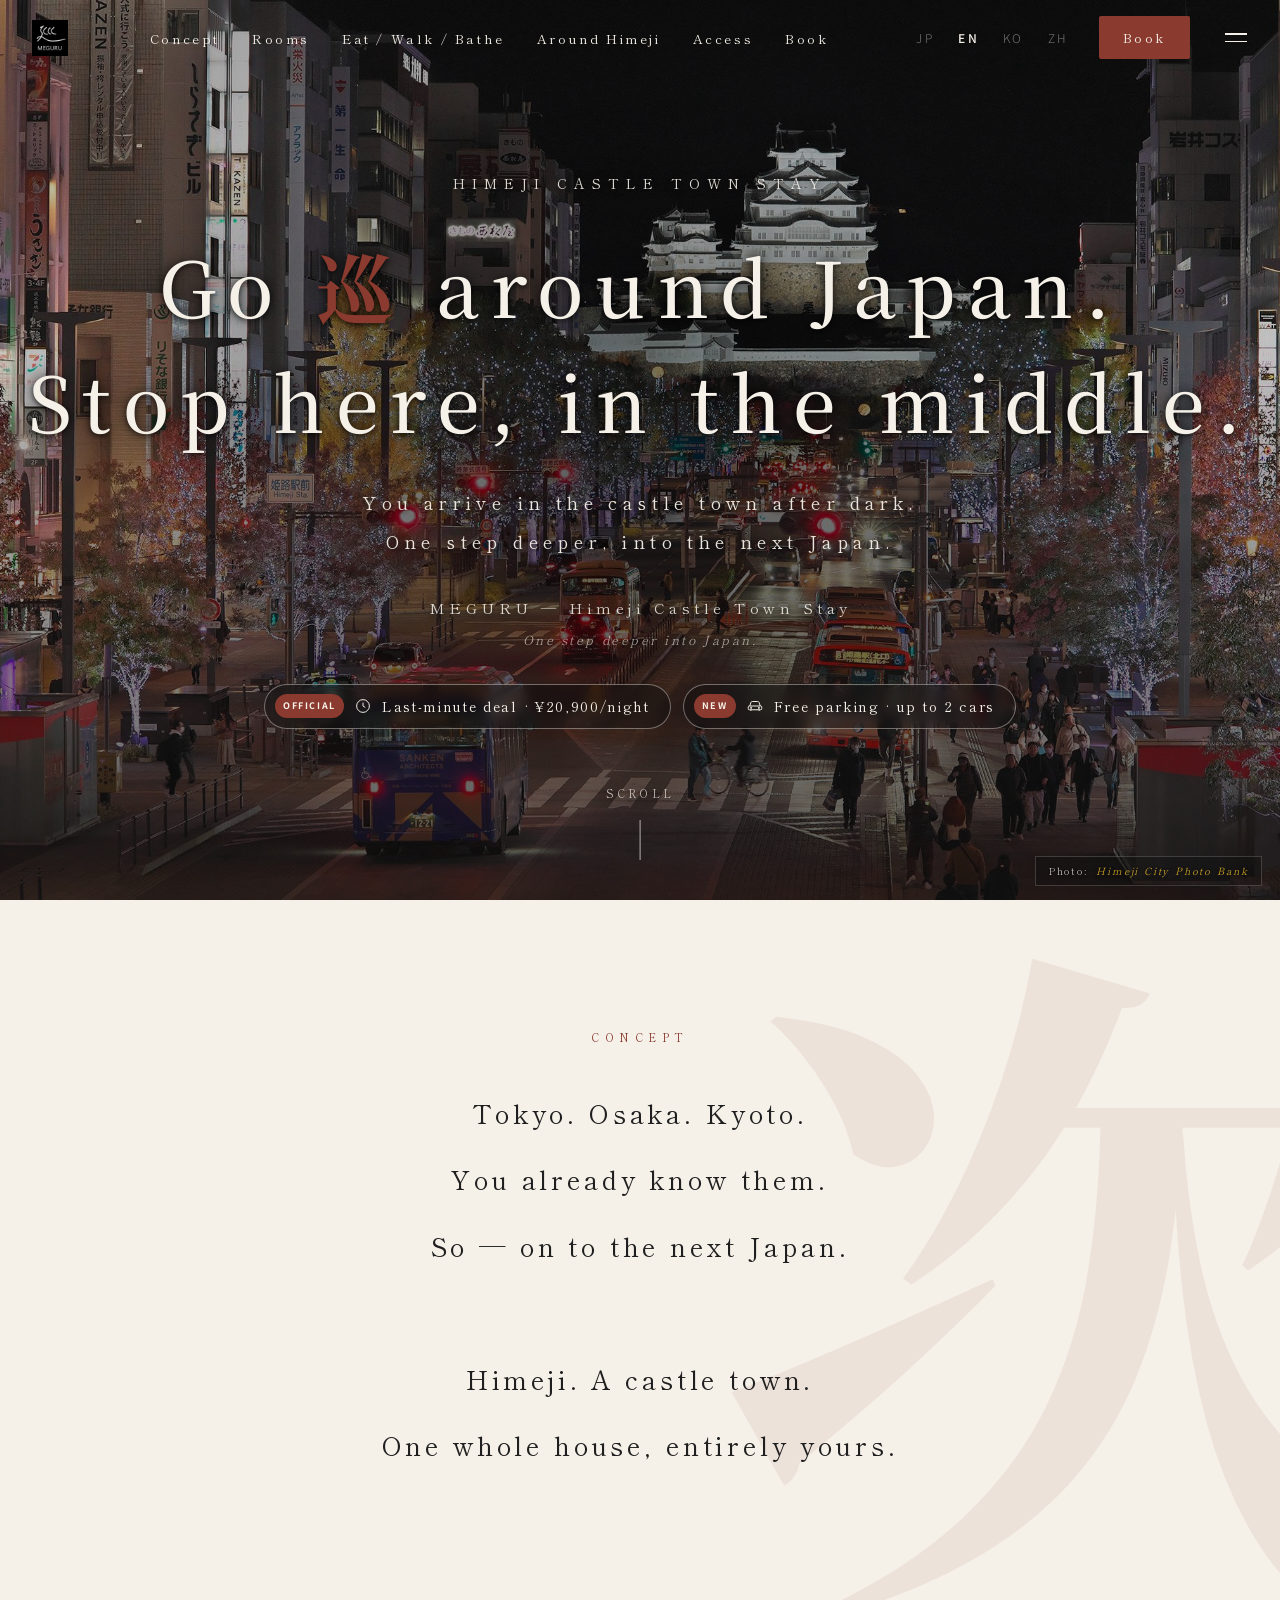
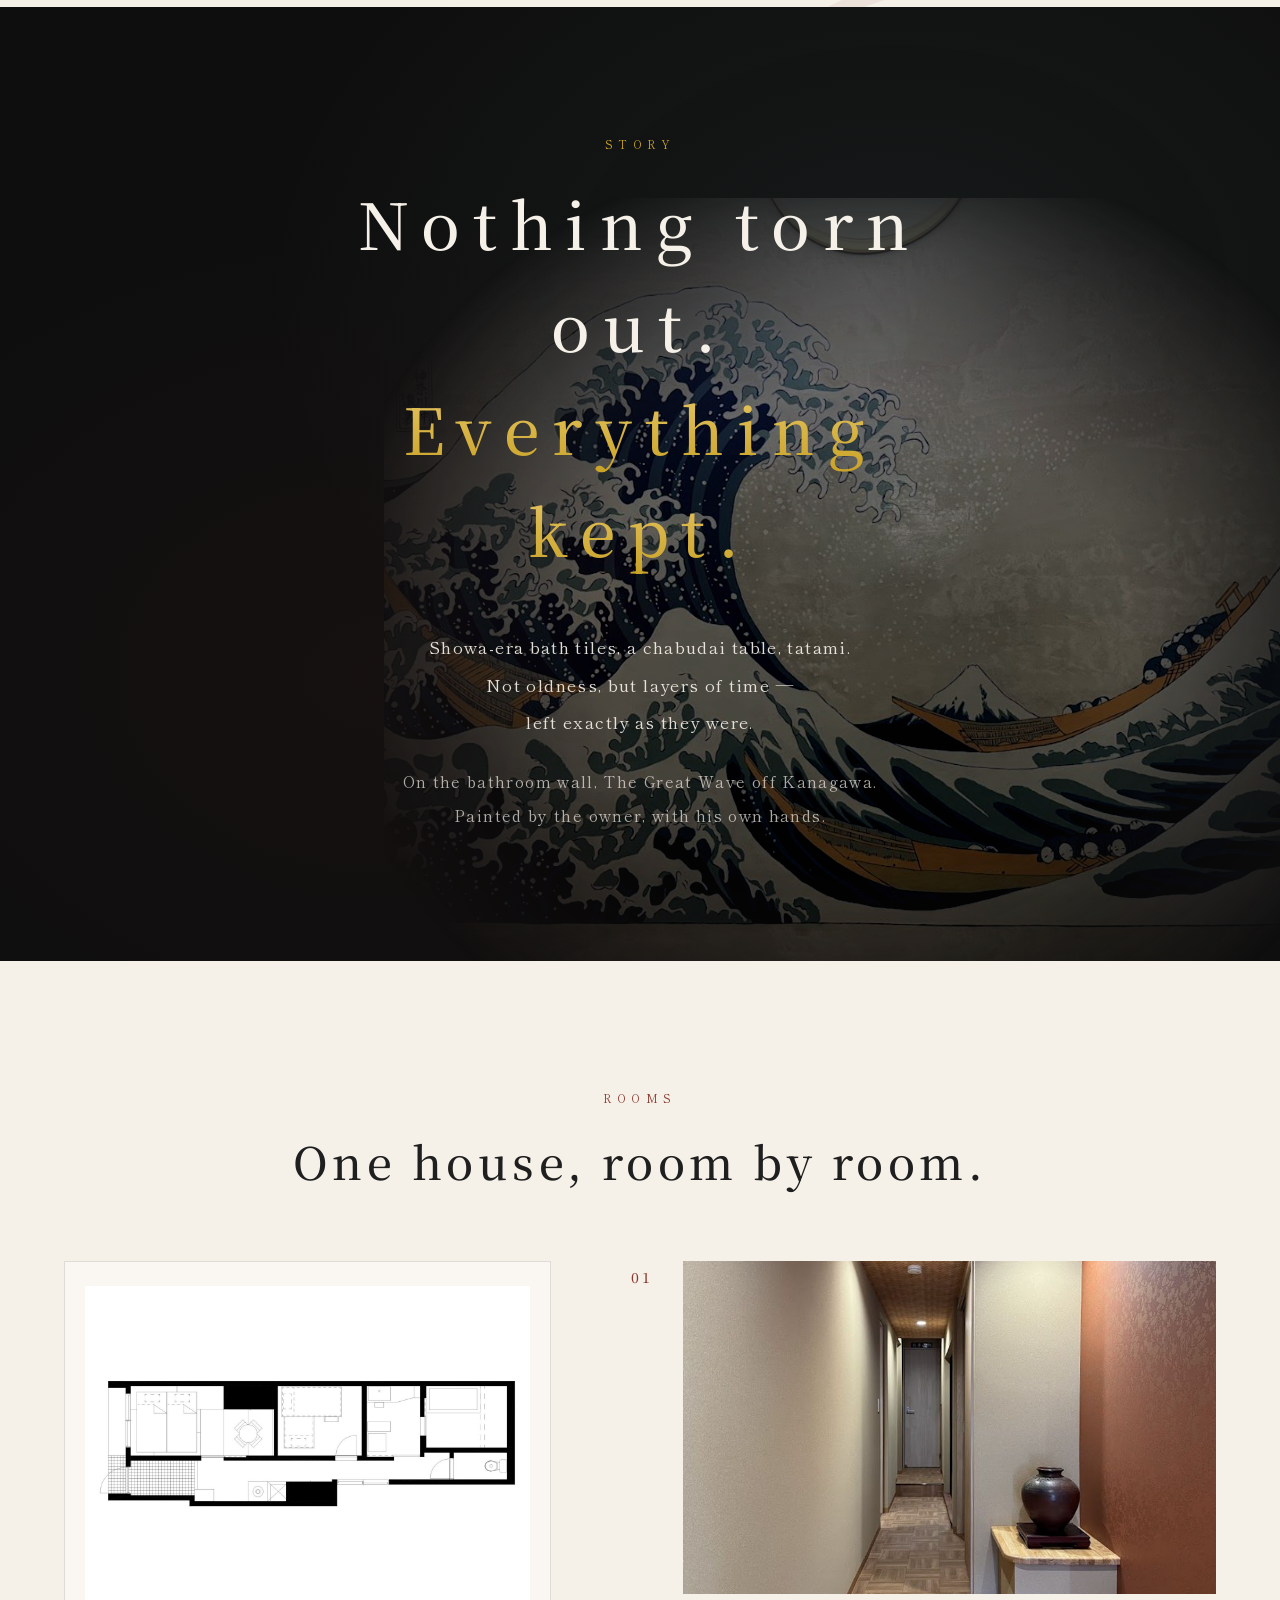
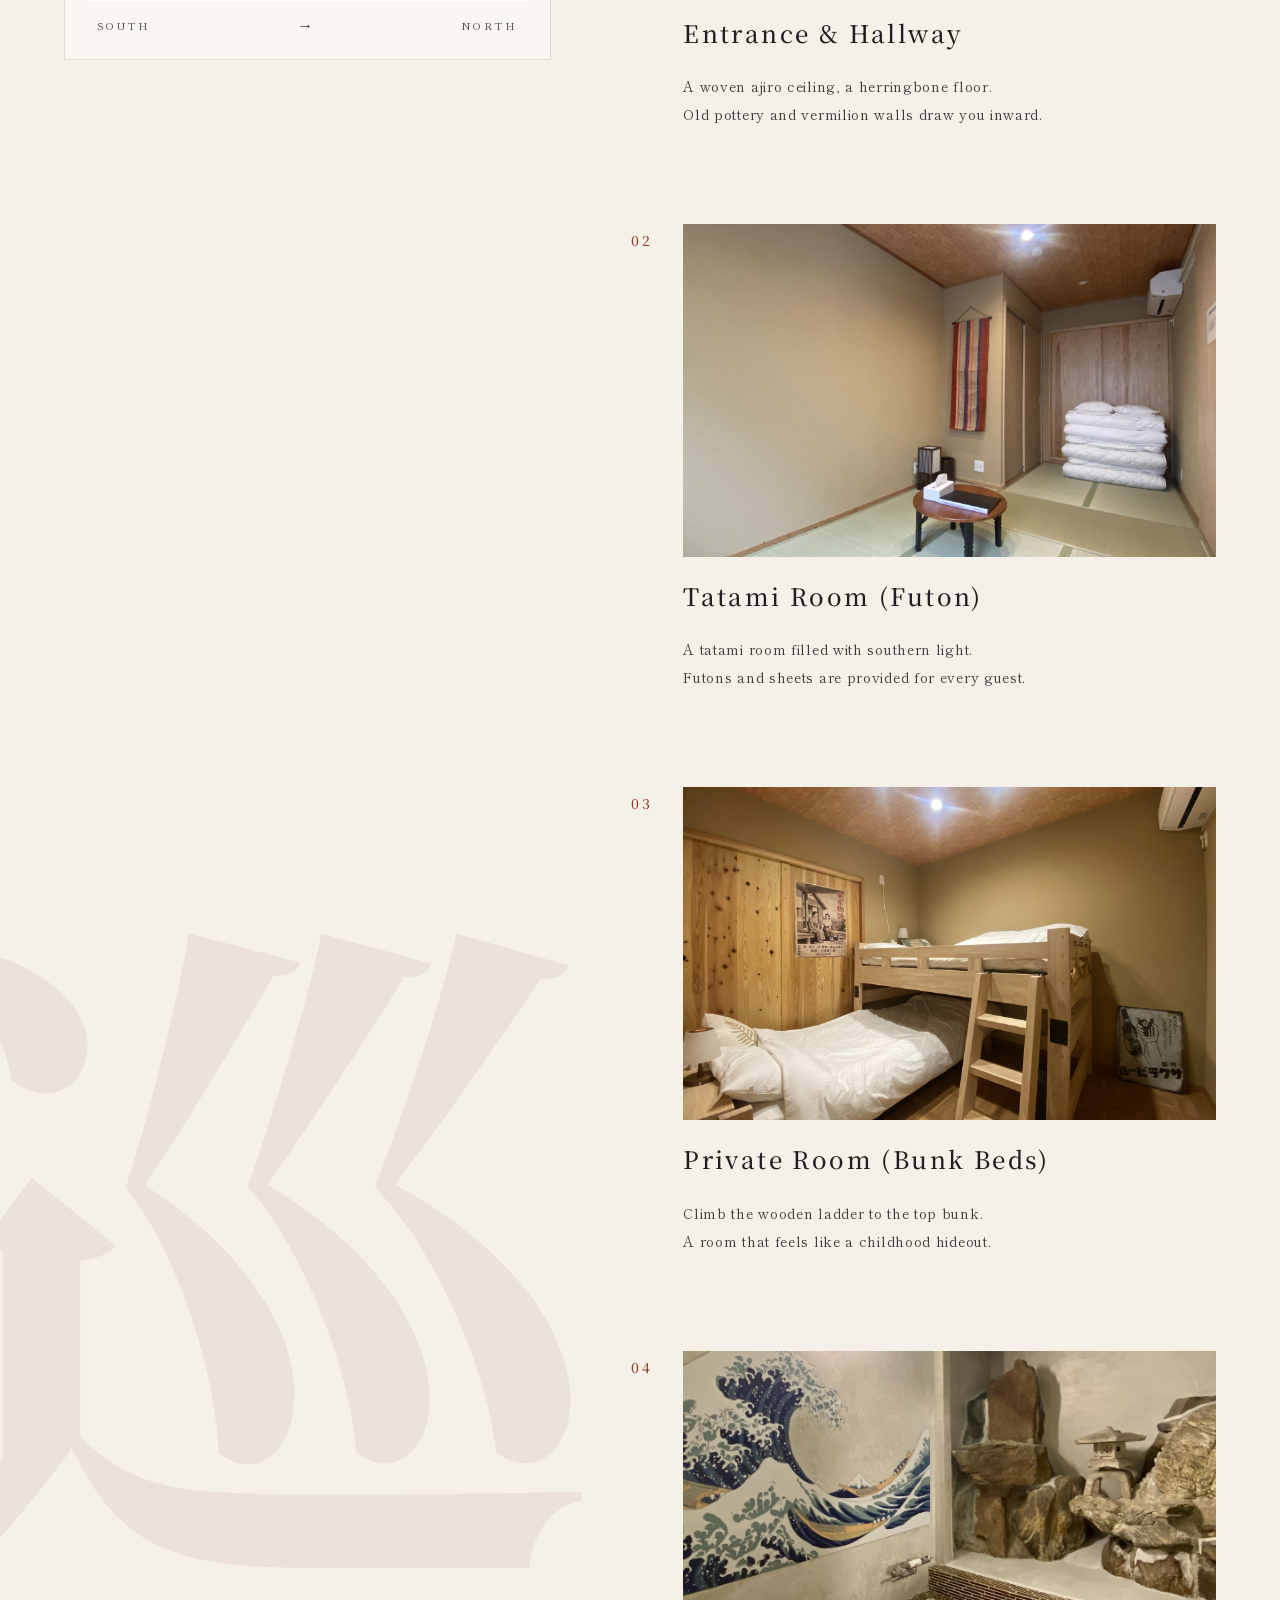
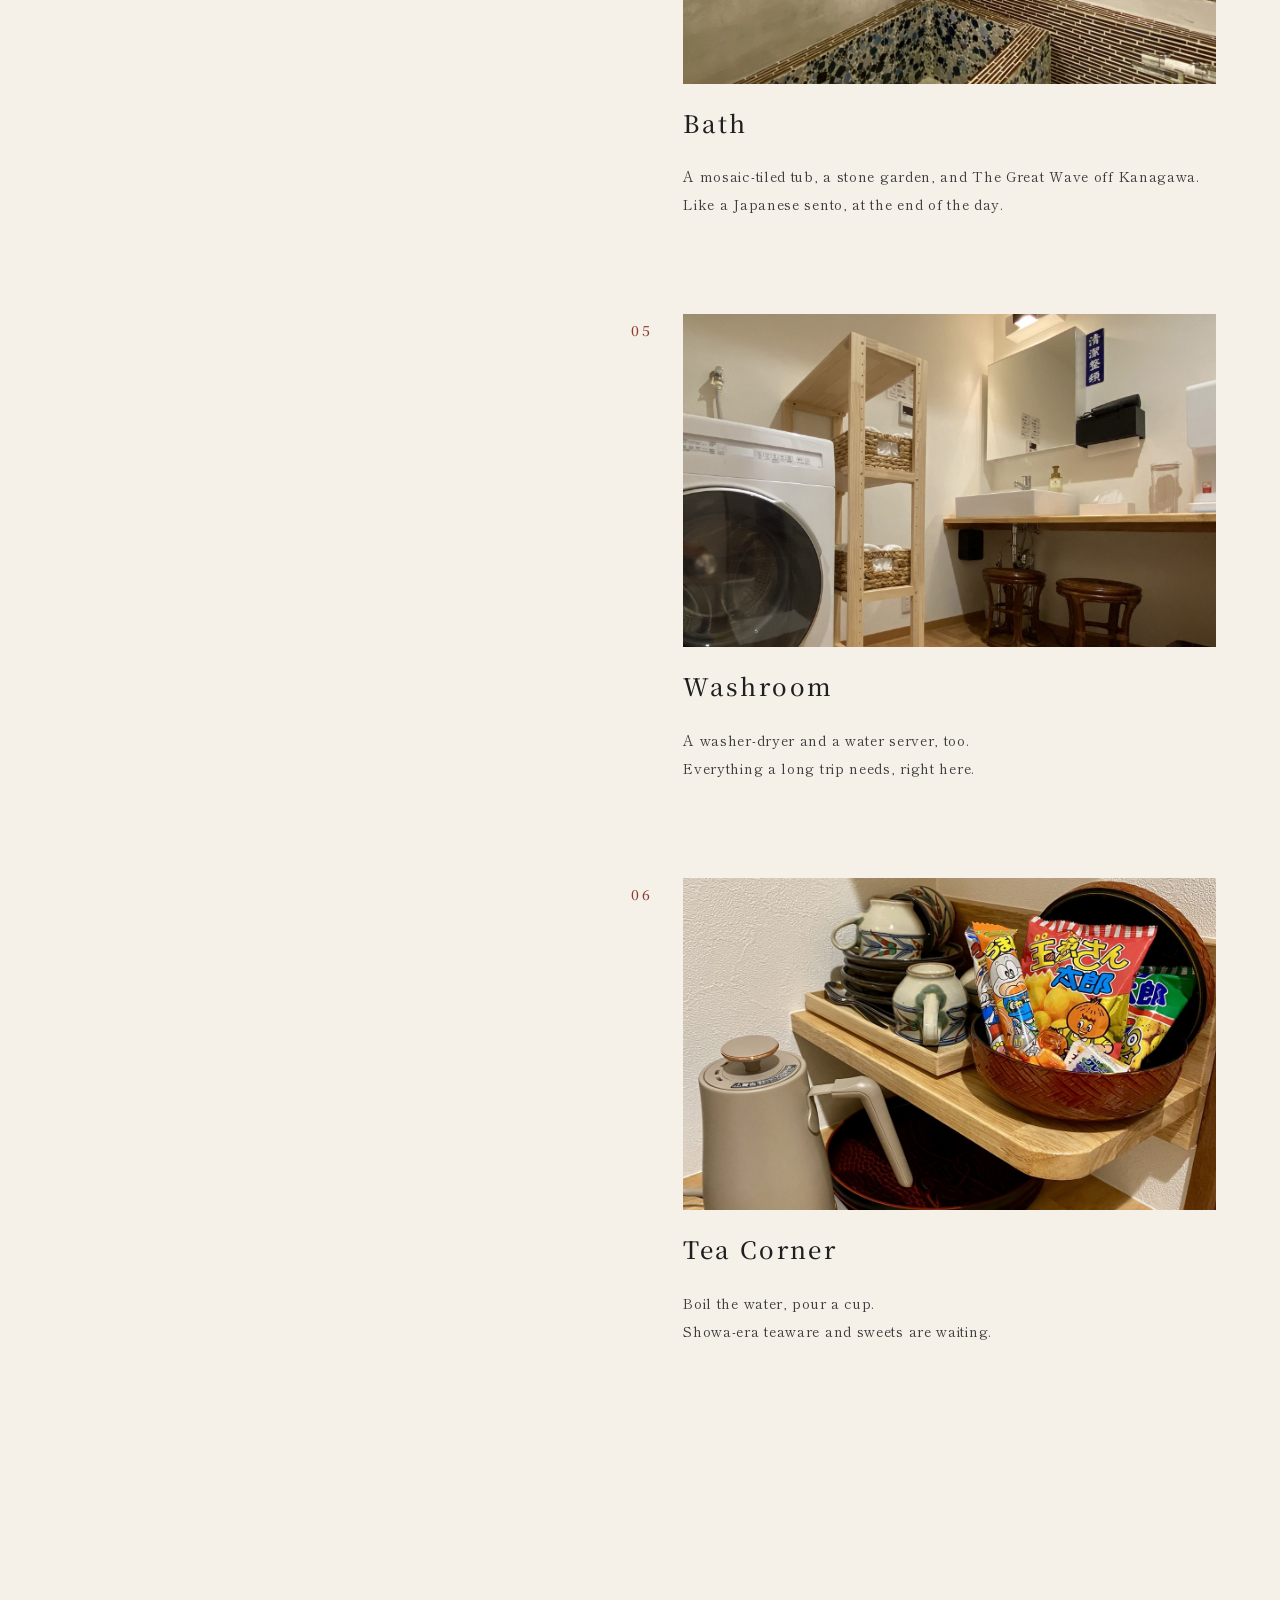
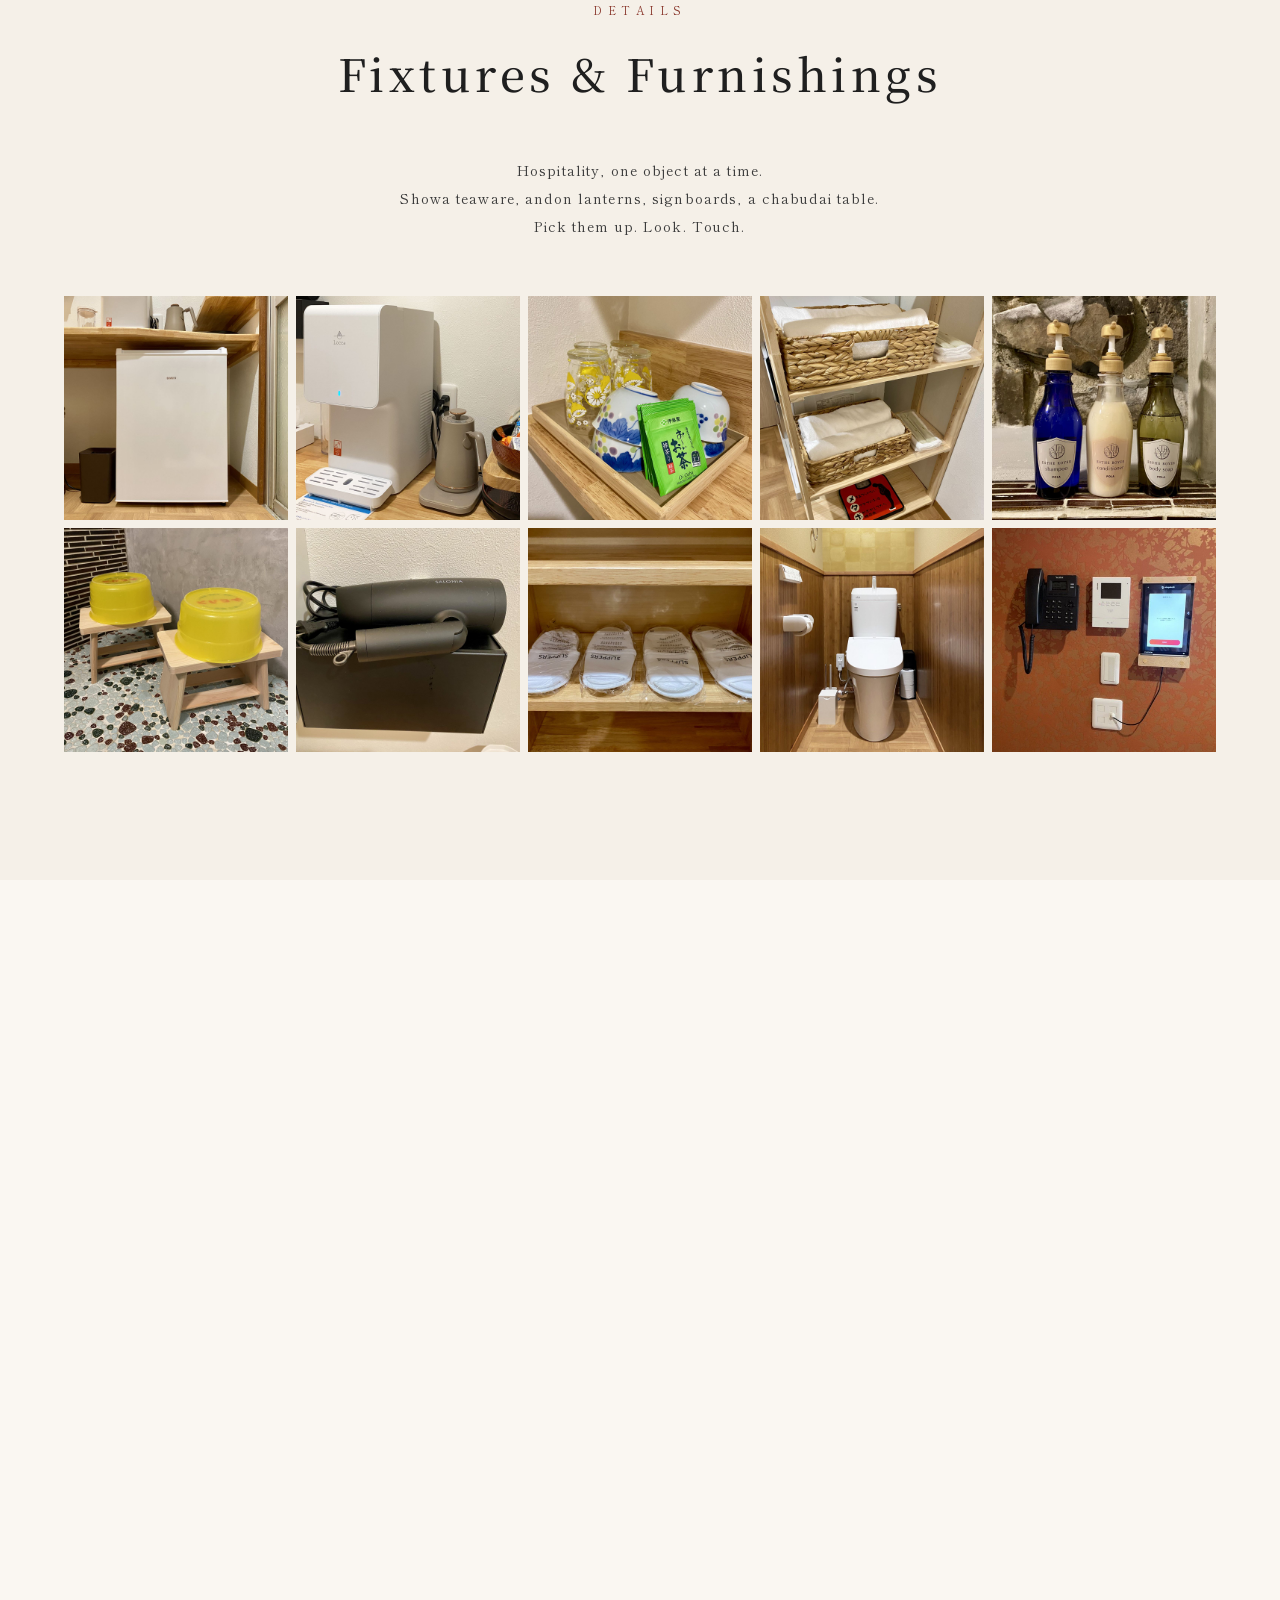
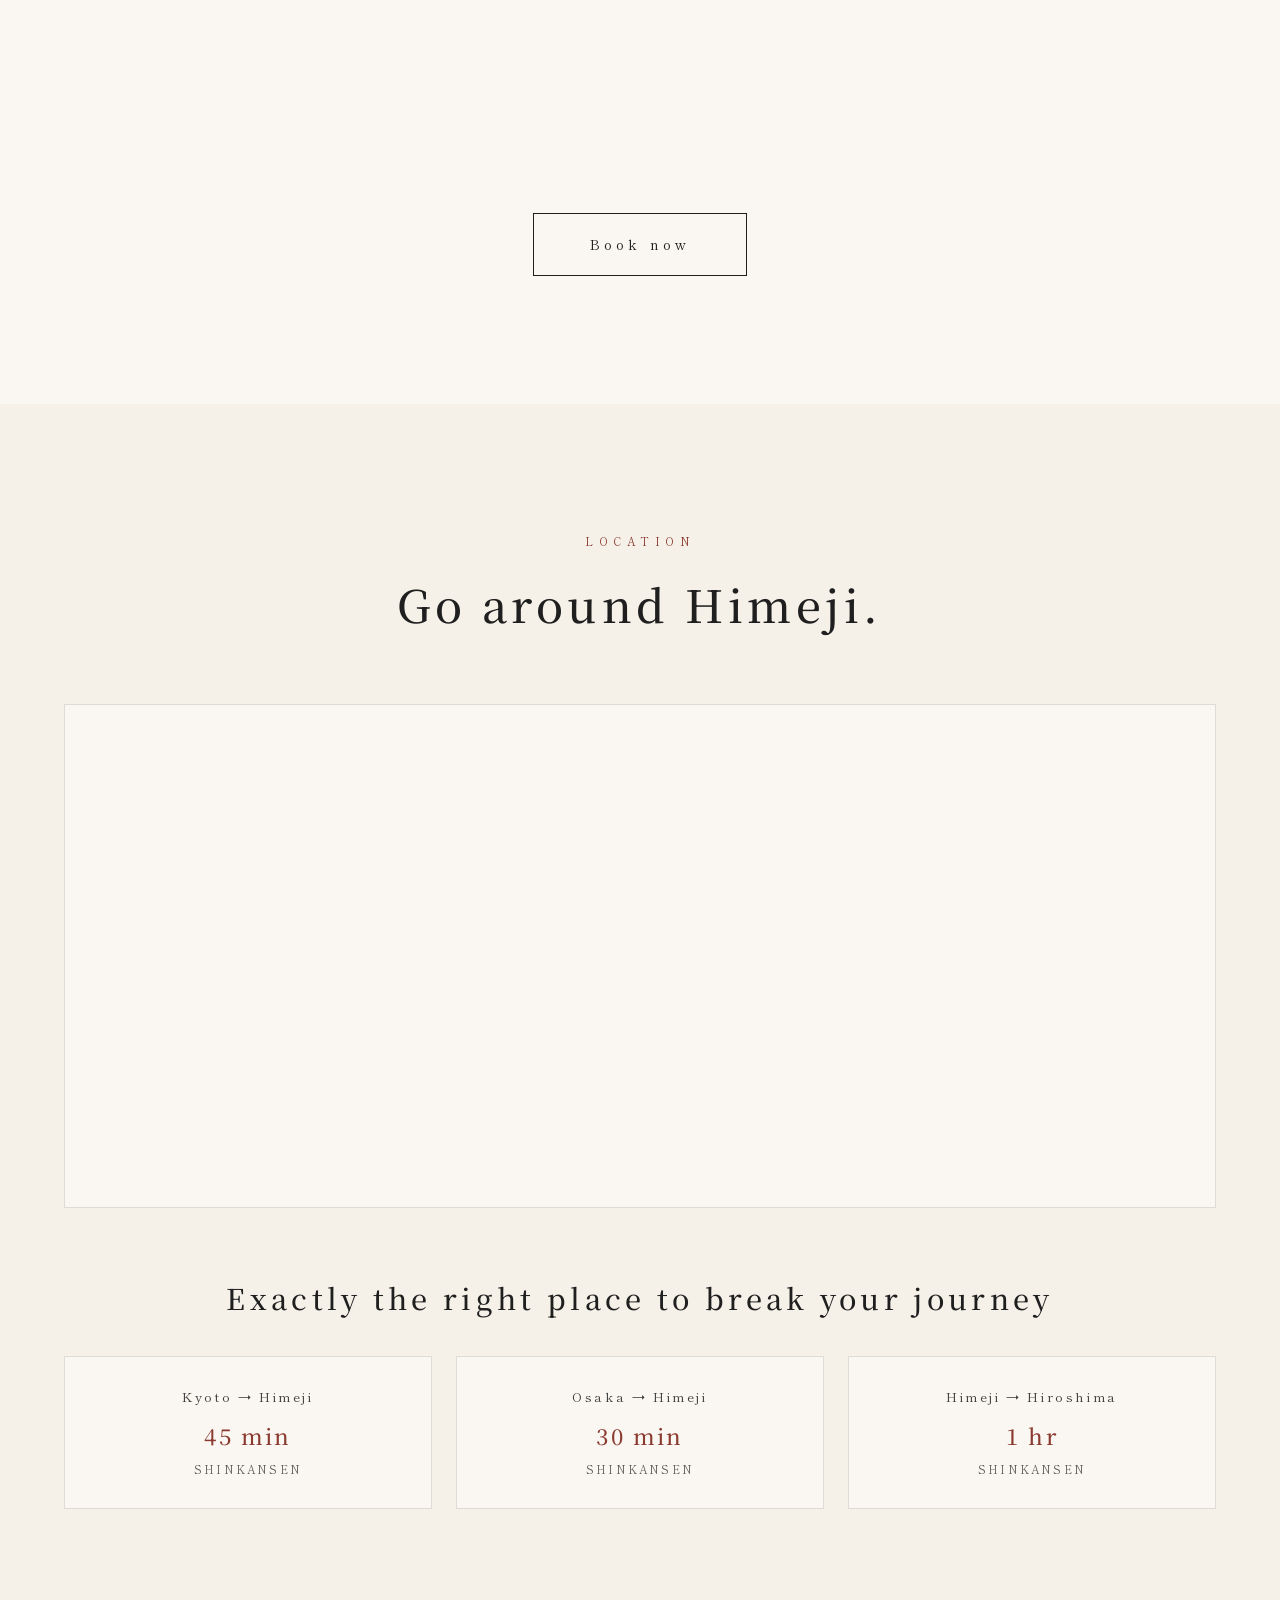
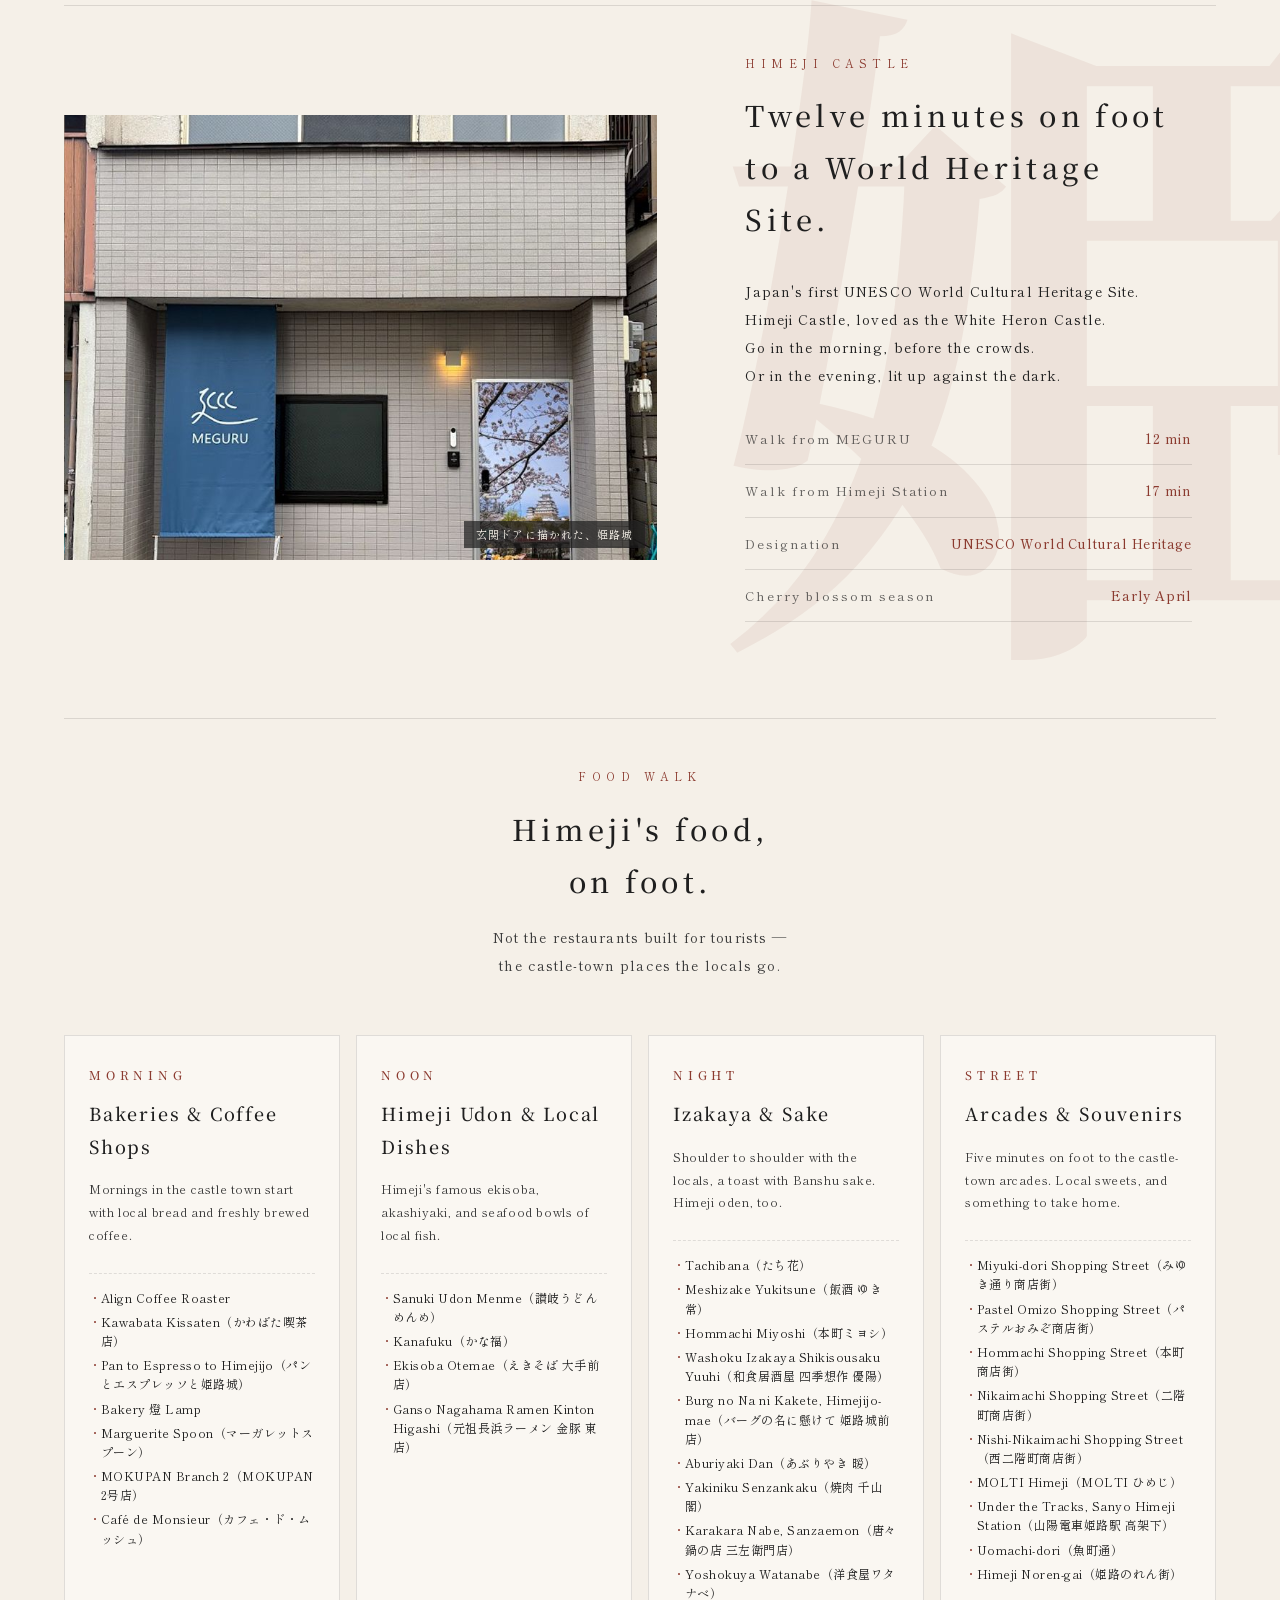
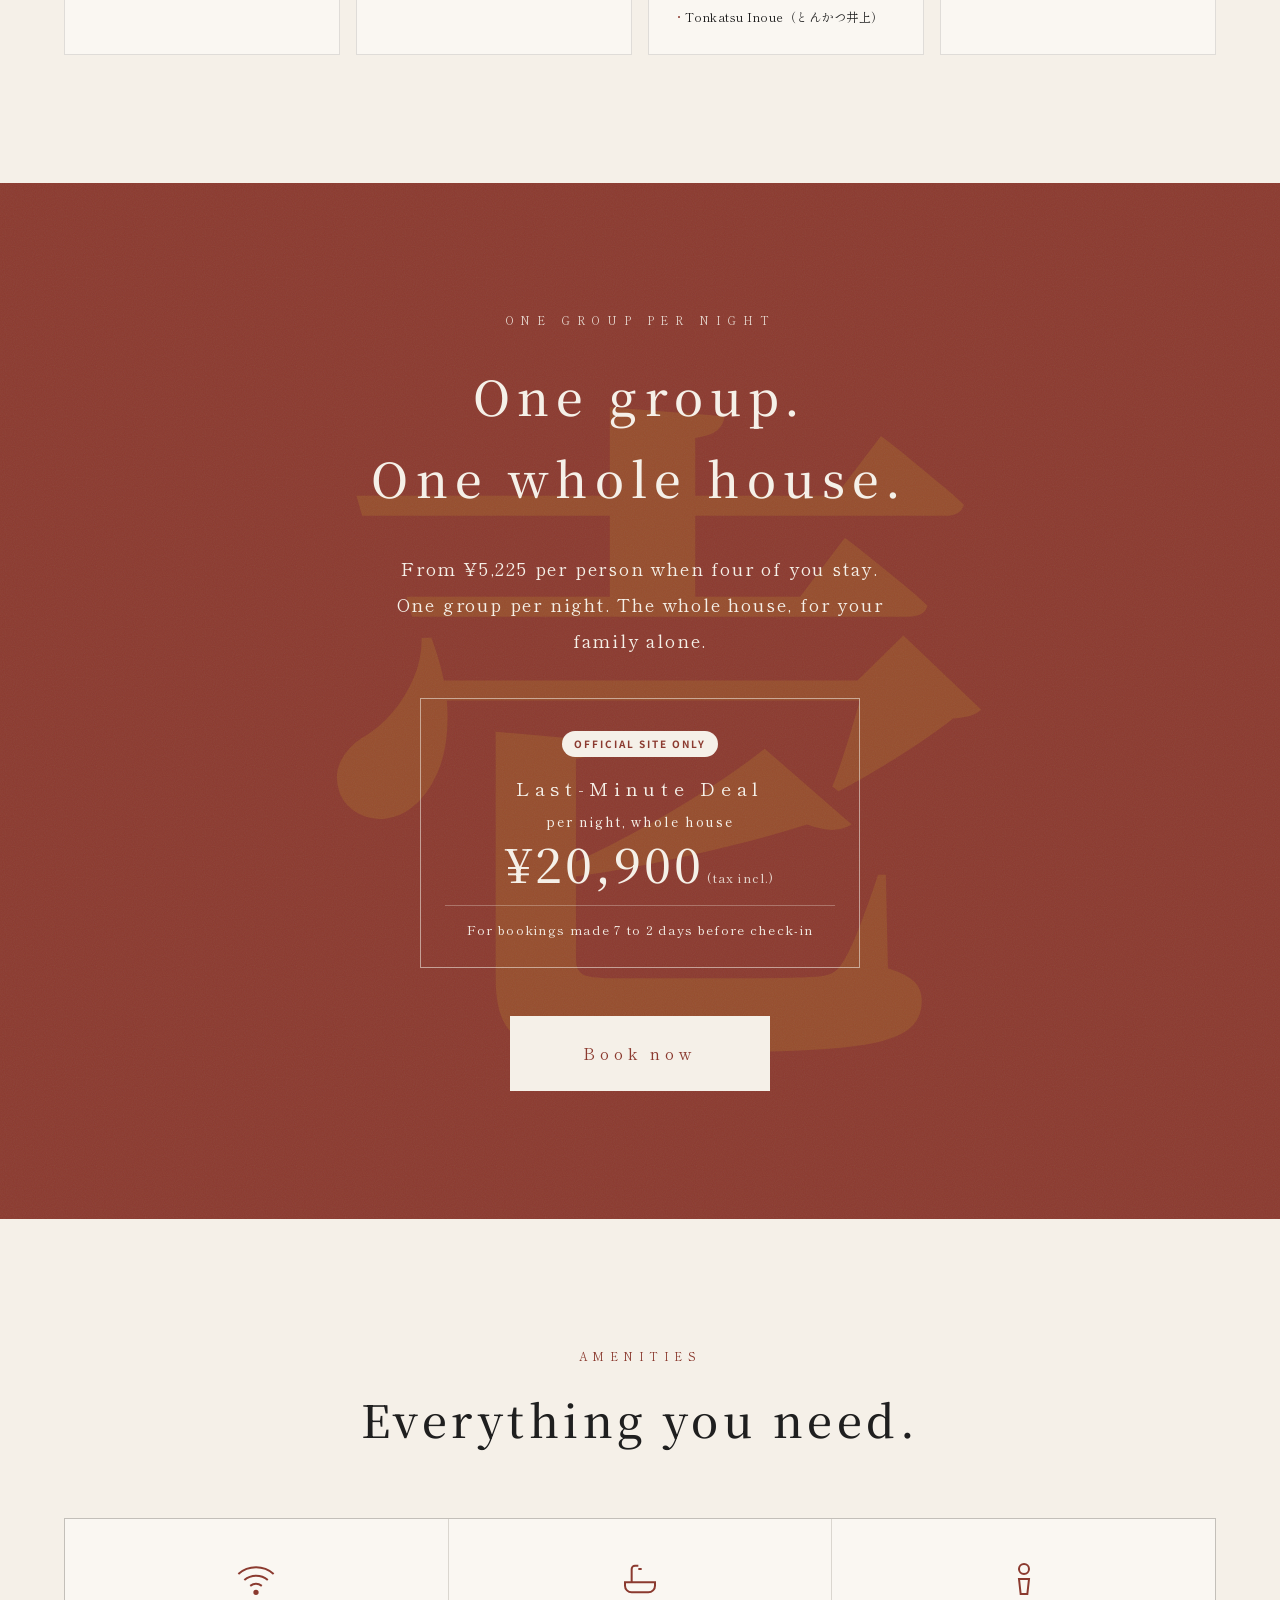
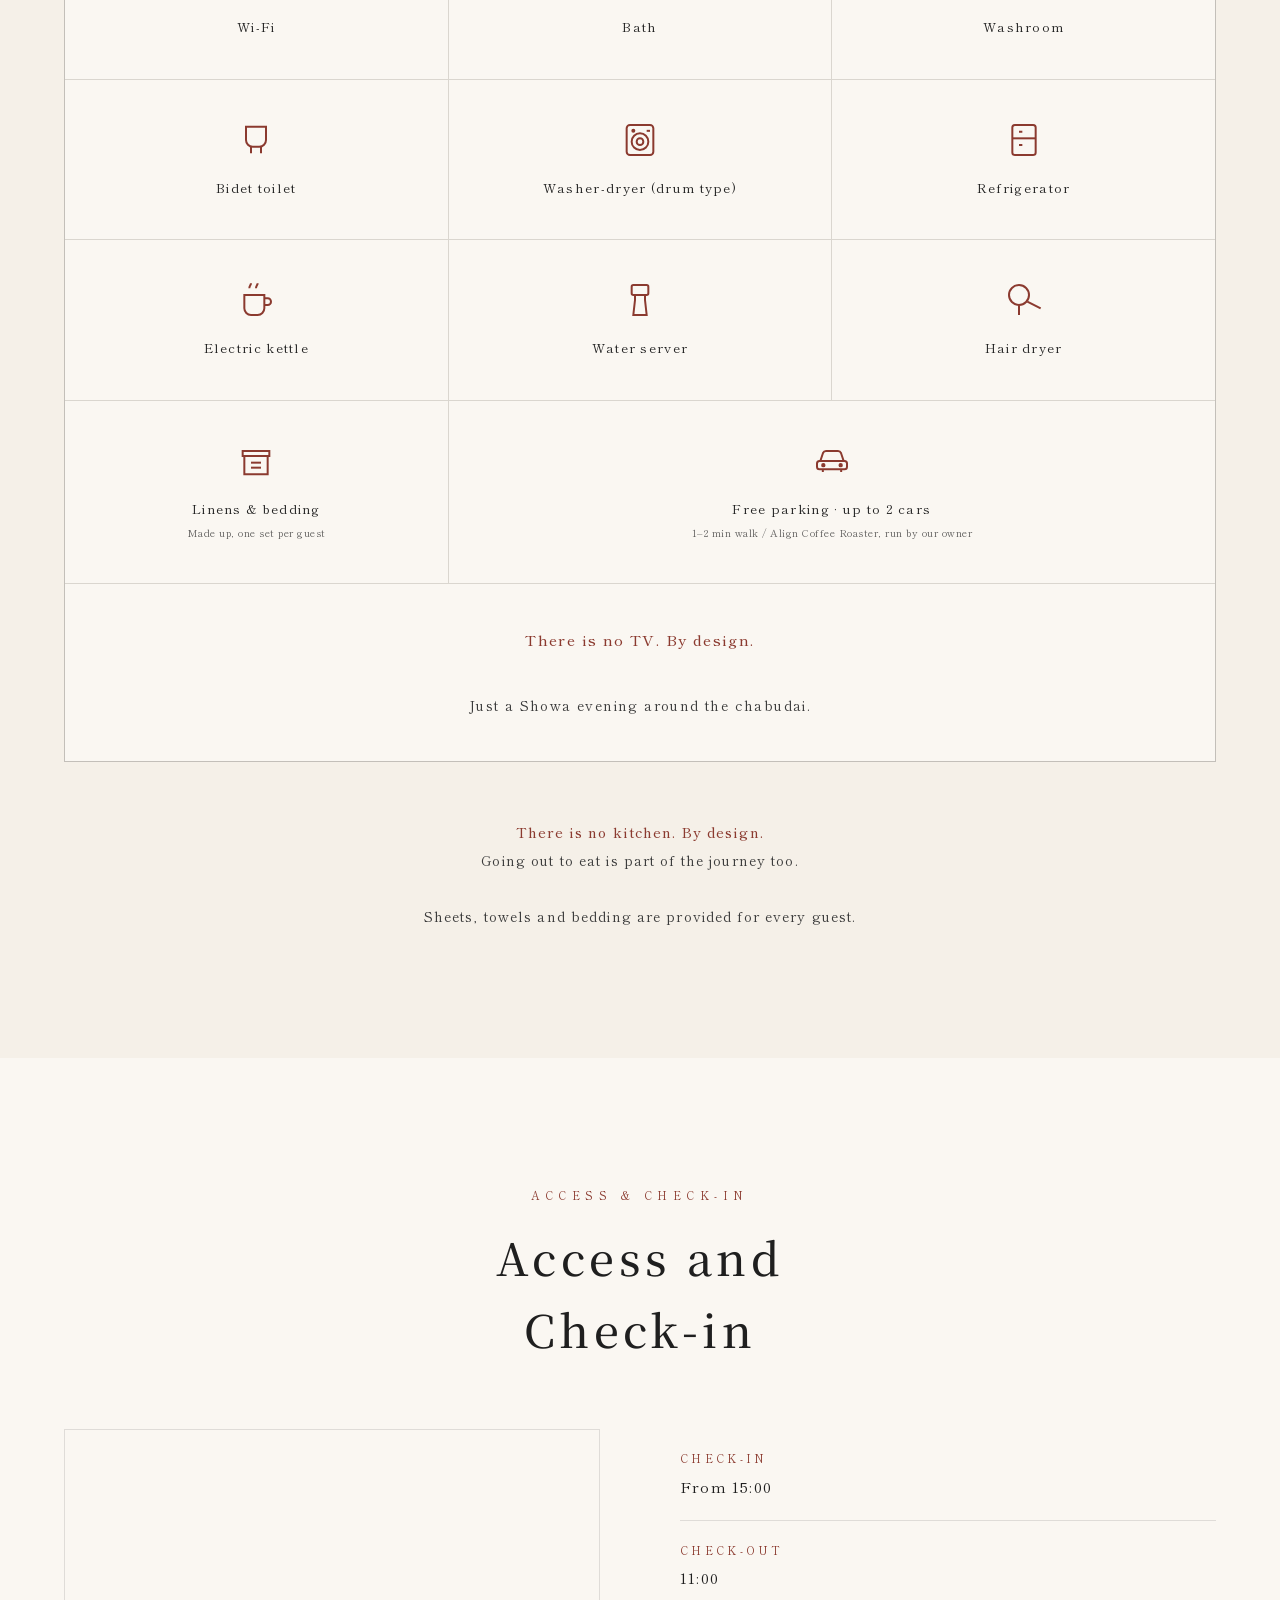
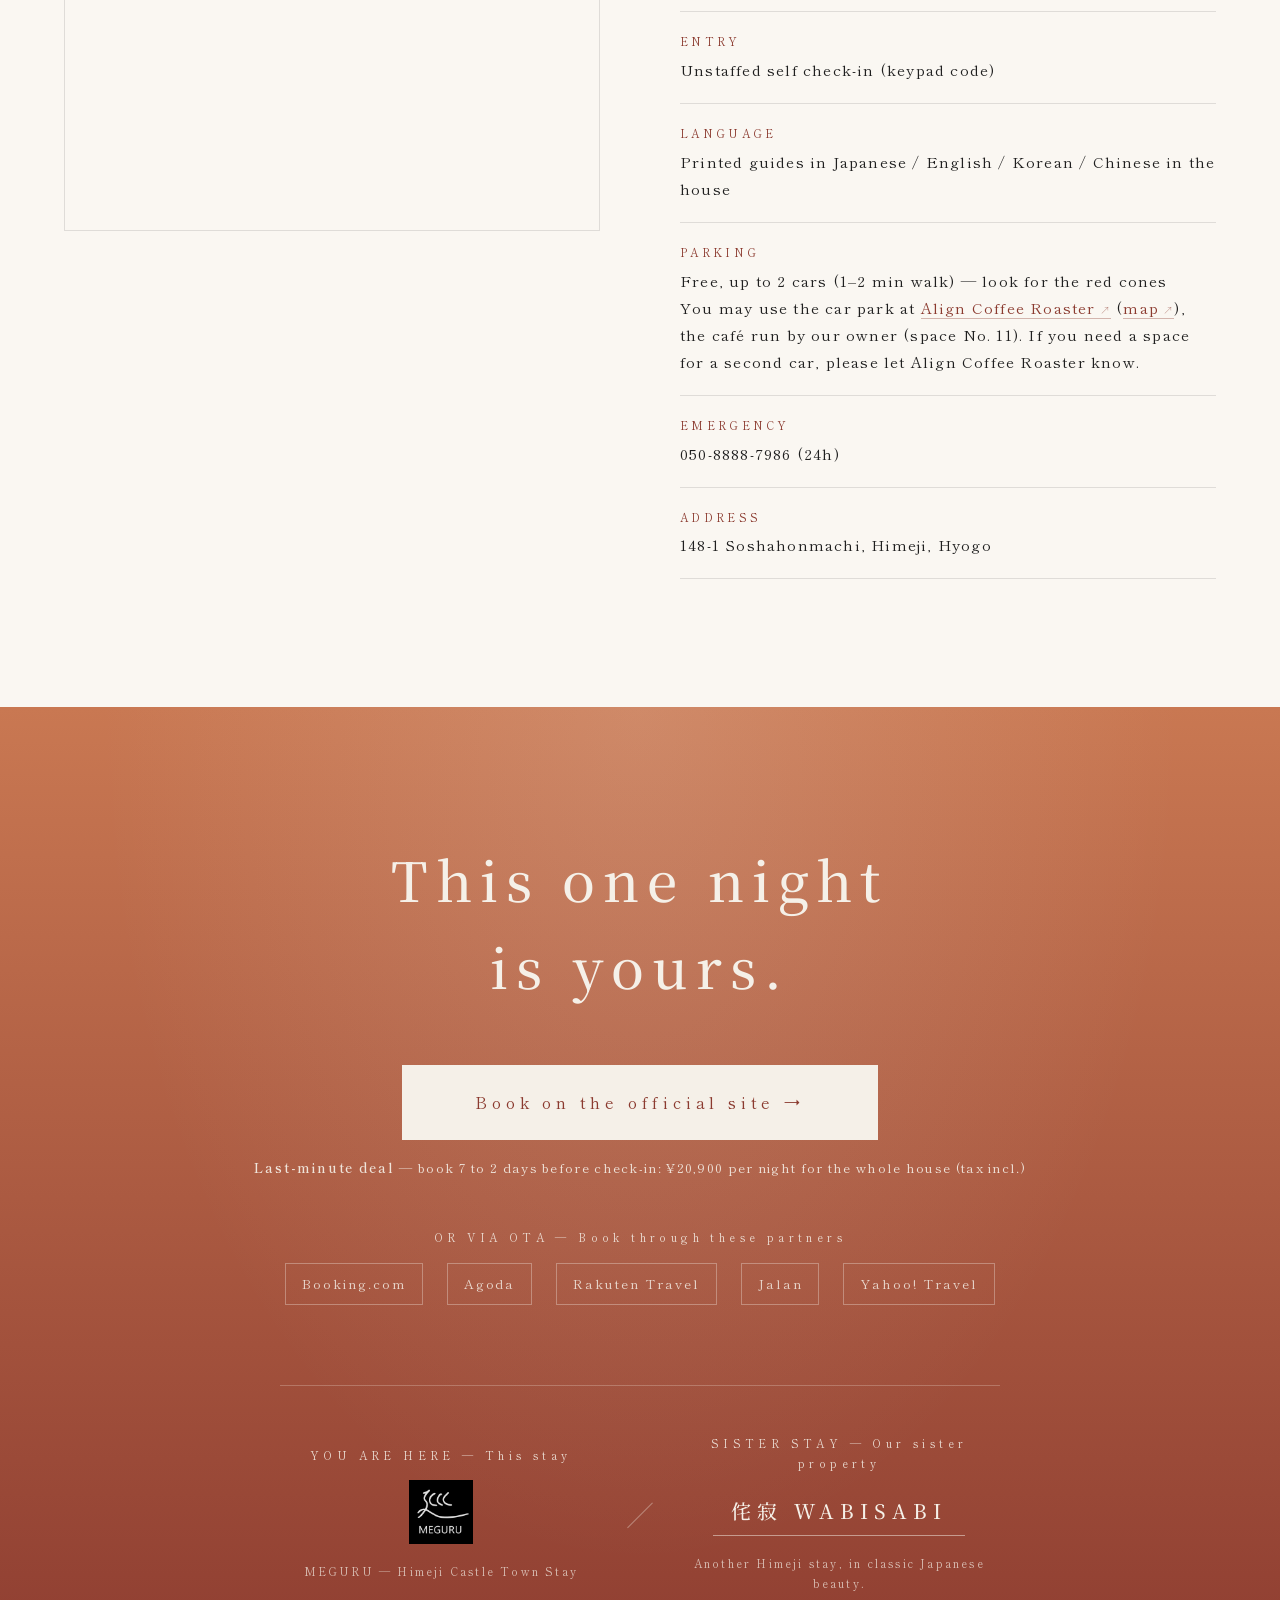
==== en/index.html @ 485d256e "v13: 設備・備品ギャラリーを10枚（5列×2段）に変更（4言語） - 写真を新しい9枚（冷蔵庫・ウォーターサーバーとケトル・コップ・タオル・シャンプー・洗面器・ドライヤー・スリッパ・トイレ）に入れ" ====
<!DOCTYPE html>
<html lang="en">
<!-- ====================================================================
     巡 MEGURU 公式HP / v6 平面図正式版（2026-04-30）
     v5からの変更点：
       1. 平面図を正式版に置換（手書きSVG → 実物の平面図画像）
          スクロール連動の朱色ハイライトを画像上にオーバーレイで実装
       2. 部屋表記の統一：
          - 和室 → 和室（布団）
          - 寝室（2段ベッド） → 個室（2段ベッド）
       3. 設備の更新：
          - 洗濯機 → 洗濯乾燥機（ドラム型）
          - 「リネン・寝具」を追加（10アイコン目）
       4. リネン関連の補足コピー追加：
          シーツは布団にセッティング済み・人数分用意
       5. 押入は管理側収納のためハイライト対象外
       6. ヒーロー写真クレジット追加（姫路市フォトバンク／Besso城前と同形式）
     v6 内 微調整：
       - 平面図ハイライトの座標ズレを修正（SVG → div+%方式に変更）
       - 表現を「色塗り矩形」→「ブランド色の点滅ドット」に変更
       - 最終的に「Walking Dot 自動巡回」方式に転換：
         スクロール連動を完全に廃止。純CSSアニメーションで
         玄関→和室→ちゃぶ台→個室→洗面→浴室 を 12秒で1周。
         JS依存ゼロ・モバイル/デスクトップ完全同一・バグリスクなし
         「巡」というブランド名を視覚で常時表現
       - 巡ロゴ画像をヘッダーとフッターに配置：
         JPG白背景のまま filter:invert + mix-blend-mode で
         暗背景時は白ロゴ／明背景時は黒ロゴに自動切替
       - 巡ロゴを最終CTAの「ブランドペア表示」にも追加：
         「YOU ARE HERE 巡 ／ SISTER STAY 侘寂」の対比構造で
         旧 sister-link（侘寂のみ目立つ）を再構成
         ※ヒーロー上部とストーリー透かしは試行後に取り消し
           （ブランド表現が過剰になるため）
       - Google Maps を実埋め込み（姫路市総社本町148-1）：
         ⑥Location 全幅マップ（z=15）／⑨Access 詳細マップ（z=17）
         API key不要の output=embed 方式、saturate/contrastで色味調整
       - OGP / Twitter Card / Favicon / Theme Color を一括追加：
         og:image は night-view 写真の絶対URL（GitHub Pages基点）
         favicon は 巡ロゴ.jpg を流用（apple-touch-icon も同じ）
       - 近隣施設.txt の店舗リストを ⑥-C 食べ歩き 4カードへ反映：
         朝7店／昼4店／夜10店／寄り道9店、計30店
         placeholder div → 朱色「・」マーカー付きリスト UL に置換
       - Beds24 予約URLを強CTA 2箇所に紐付け（別タブ・rel=noopener）：
         ⑦ Scarcity「予約する」／⑩ Final「公式サイトから予約する」
         ヘッダー・フローティング・中間CTA は #booking アンカーのまま
         （まず ⑦ Scarcity セクションへスクロールして offer を読ませる動線）
       - 近隣施設30店をハイパーリンク化（公式 > 食べログ > Google Maps の優先順）：
         hover時に朱色＋「↗」アイコン表示で外部リンクと一目で分かる
       - DETAILS 備品ギャラリーセクション追加（④Rooms〜⑤Pleasures の間）：
         4列正方形サムネイル、クリックで拡大ライトボックス
         更新方法：images/備品/ に写真追加 + index.html に <img> 1行追記
         （詳細は images/備品/README.md 参照）
     ==================================================================== -->
<head>
<meta charset="UTF-8">
<meta name="viewport" content="width=device-width, initial-scale=1.0">
<meta name="description" content="MEGURU — Himeji Castle Town Stay. A whole-house rental for repeat visitors to Japan: go around the food, the streets, the bath.">
<!-- Google Tag Manager -->
<script>(function(w,d,s,l,i){w[l]=w[l]||[];w[l].push({'gtm.start':
new Date().getTime(),event:'gtm.js'});var f=d.getElementsByTagName(s)[0],
j=d.createElement(s),dl=l!='dataLayer'?'&l='+l:'';j.async=true;j.src=
'https://www.googletagmanager.com/gtm.js?id='+i+dl;f.parentNode.insertBefore(j,f);
})(window,document,'script','dataLayer','GTM-N5MX684X');</script>
<!-- End Google Tag Manager -->

<title>MEGURU — Himeji Castle Town Stay | Food, streets, bath — go around Himeji</title>

<!-- v7: 正規URL・多言語クラスタ -->
<link rel="canonical" href="https://castle.wabisabi-himeji.jp/meguru/en/">
<link rel="alternate" hreflang="ja" href="https://castle.wabisabi-himeji.jp/meguru/">
<link rel="alternate" hreflang="en" href="https://castle.wabisabi-himeji.jp/meguru/en/">
<link rel="alternate" hreflang="ko" href="https://castle.wabisabi-himeji.jp/meguru/ko/">
<link rel="alternate" hreflang="zh-Hans" href="https://castle.wabisabi-himeji.jp/meguru/zh/">
<link rel="alternate" hreflang="x-default" href="https://castle.wabisabi-himeji.jp/meguru/">

<!-- v7: Favicon（ブランド朱地に白抜きの「巡」） -->
<link rel="icon" href="../favicon.ico" sizes="any">
<link rel="icon" type="image/png" sizes="32x32" href="../favicon-32.png">
<link rel="apple-touch-icon" sizes="180x180" href="../apple-touch-icon.png">
<link rel="manifest" href="site.webmanifest">

<!-- v6: OGP（Open Graph） -->
<meta property="og:type" content="website">
<meta property="og:site_name" content="MEGURU — Himeji Castle Town Stay">
<meta property="og:title" content="MEGURU — Himeji Castle Town Stay | Food, streets, bath — go around Himeji">
<meta property="og:description" content="A Showa-era house, rented whole. Go around Japan — and one step deeper, into the next Japan.">
<meta property="og:url" content="https://castle.wabisabi-himeji.jp/meguru/en/">
<meta property="og:image" content="https://castle.wabisabi-himeji.jp/meguru/images/姫路/night-view_02_003.jpg">
<meta property="og:image:width" content="1200">
<meta property="og:image:height" content="630">
<meta property="og:locale" content="en_US">

<!-- v6: Twitter Card -->
<meta name="twitter:card" content="summary_large_image">
<meta name="twitter:title" content="MEGURU — Himeji Castle Town Stay">
<meta name="twitter:description" content="A Showa-era house, rented whole. Somewhere in the middle of your journey around Japan.">
<meta name="twitter:image" content="https://castle.wabisabi-himeji.jp/meguru/images/姫路/night-view_02_003.jpg">

<!-- v6: Theme color（モバイルブラウザのアドレスバー） -->
<meta name="theme-color" content="#1F1F1F">

<link rel="preconnect" href="https://fonts.googleapis.com">
<link rel="preconnect" href="https://fonts.gstatic.com" crossorigin>
<link href="https://fonts.googleapis.com/css2?family=Noto+Serif+JP:wght@400;500;700&family=Shippori+Mincho:wght@400;500;600&family=Noto+Sans+JP:wght@300;400;500&display=swap" rel="stylesheet">

<link rel="stylesheet" href="../assets/style.css?v=13">
</head>
<body>

<!-- Google Tag Manager (noscript) -->
<noscript><iframe src="https://www.googletagmanager.com/ns.html?id=GTM-N5MX684X"
height="0" width="0" style="display:none;visibility:hidden"></iframe></noscript>
<!-- End Google Tag Manager (noscript) -->

<header class="site-header is-on-hero" id="siteHeader">
  <a href="./" class="site-header__logo" aria-label="MEGURU — Himeji Castle Town Stay"><img src="../images/logo/巡ロゴ.jpg" alt="MEGURU — Himeji Castle Town Stay"></a>
  <nav class="site-nav" id="siteNav">
    <ul>
      <li><a href="#concept">Concept</a></li>
      <li><a href="#rooms">Rooms</a></li>
      <li><a href="#pleasures">Eat / Walk / Bathe</a></li>
      <li><a href="#location">Around Himeji</a></li>
      <li><a href="#access">Access</a></li>
      <li><a href="#booking">Book</a></li>
    </ul>
  </nav>
  <div class="site-header__right">
    <div class="lang-switch">
      <a href="../" hreflang="ja" lang="ja">JP</a>
      <span class="active">EN</span>
      <a href="../ko/" hreflang="ko" lang="ko">KO</a>
      <a href="../zh/" hreflang="zh-Hans" lang="zh-Hans">ZH</a>
    </div>
    <a href="#booking" class="header-cta">Book</a>
    <button type="button" class="menu-toggle" id="menuToggle" aria-label="Menu" aria-expanded="false" aria-controls="siteNav"><span></span><span></span></button>
  </div>
</header>

<!-- ① Hero -->
<section class="hero">
  <div class="hero__inner">
    <div class="hero__lead">HIMEJI CASTLE TOWN STAY</div>
    <h1 class="hero__title">
      Go <span class="meguru-char">巡</span> around Japan.<br>Stop here, in the middle.
    </h1>
    <div class="hero__deeper">
      You arrive in the castle town after dark.<br>
      One step deeper, into the next Japan.
    </div>
    <div class="hero__sub">
      MEGURU — Himeji Castle Town Stay
      <span class="en">One step deeper into Japan.</span>
    </div>
    <div class="hero__badges">
      <a href="#booking" class="hero__badge">
        <span class="hero__badge-new">OFFICIAL</span>
        <svg viewBox="0 0 24 24" width="18" height="18" fill="none" stroke="currentColor" stroke-width="1.3" aria-hidden="true"><circle cx="12" cy="12" r="8.5"/><path d="M12 7.5V12l3 2"/></svg>
        Last-minute deal &middot; &yen;20,900/night
      </a>
      <a href="#access" class="hero__badge">
        <span class="hero__badge-new">NEW</span>
        <svg viewBox="0 0 24 24" width="18" height="18" fill="none" stroke="currentColor" stroke-width="1.3" aria-hidden="true"><path d="M5 12l1.6-4.8A2 2 0 0 1 8.5 6h7a2 2 0 0 1 1.9 1.2L19 12"/><rect x="3" y="12" width="18" height="5" rx="1.5"/><path d="M6.5 17v1.6M17.5 17v1.6"/><circle cx="6.8" cy="14.5" r="0.7" fill="currentColor"/><circle cx="17.2" cy="14.5" r="0.7" fill="currentColor"/></svg>
        Free parking &middot; up to 2 cars
      </a>
    </div>
  </div>
  <div class="hero__scroll">SCROLL</div>
  <span class="photo-credit">
    Photo: <a href="https://www.city.himeji.lg.jp/photobank/index.html" target="_blank" rel="noopener">Himeji City Photo Bank</a>
  </span>
</section>

<!-- ② Concept -->
<section class="concept has-kanji" id="concept">
  <span class="kanji-bg kanji-bg--right" aria-hidden="true">次</span>
  <div class="container">
    <span class="concept__eyebrow fade-in">CONCEPT</span>
    <p class="concept__text fade-in">
      Tokyo. Osaka. Kyoto.<br>
      You already know them.<br>
      So — on to the next Japan.<br>
      <br>
      Himeji. A castle town.<br>
      One whole house, entirely yours.
    </p>
  </div>
</section>

<!-- ③ Story（v4: 墨黒 × 北斎の波） -->
<section class="story story--dark">
  <div class="story__wave"><div class="story__wave-img" id="storyWave"></div></div>
  <div class="container">
    <div class="story__grid">
      <div class="story__body fade-in">
        <span class="section-eyebrow">STORY</span>
        <h2 class="section-title">Nothing torn out.<br><em>Everything kept.</em></h2>
        <p class="story__text">
          Showa-era bath tiles, a chabudai table, tatami.<br>
          Not oldness, but layers of time —<br>
          left exactly as they were.
        </p>
        <p class="story__text">
          <span class="quiet">On the bathroom wall, The Great Wave off Kanagawa.<br>Painted by the owner, with his own hands.</span>
        </p>
      </div>
    </div>
  </div>
</section>

<!-- ④ Rooms -->
<section class="rooms has-kanji" id="rooms">
  <span class="kanji-bg kanji-bg--left" aria-hidden="true">巡</span>
  <div class="container">
    <div class="rooms__intro fade-in">
      <span class="section-eyebrow">ROOMS</span>
      <h2 class="section-title">One house, room by room.</h2>
    </div>

    <div class="rooms__layout">
      <div class="rooms__plan">
        <div class="plan-frame">
          <img class="plan-image" src="../images/平面図/巡平面図.jpg" alt="MEGURU floor plan - the path from entrance to bath, south to north">
        </div>
        <div class="plan-direction">
          <span>SOUTH</span>
          <span>→</span>
          <span>NORTH</span>
        </div>
      </div>

      <div class="rooms__scenes">
        <article class="scene fade-in" data-room="1">
          <div class="scene__num">01</div>
          <div class="scene__body">
            <div class="scene__image" style="background-image:url('../images/廊下/IMG_0757.jpg');"></div>
            <h3 class="scene__title">Entrance &amp; Hallway</h3>
            <p class="scene__caption">A woven ajiro ceiling, a herringbone floor.<br>Old pottery and vermilion walls draw you inward.</p>
          </div>
        </article>

        <article class="scene fade-in" data-room="2">
          <div class="scene__num">02</div>
          <div class="scene__body">
            <div class="scene__image" style="background-image:url('../images/和室/IMG_5730.jpg');"></div>
            <h3 class="scene__title">Tatami Room (Futon)</h3>
            <p class="scene__caption">A tatami room filled with southern light.<br>Futons and sheets are provided for every guest.</p>
          </div>
        </article>

        <article class="scene fade-in" data-room="3">
          <div class="scene__num">03</div>
          <div class="scene__body">
            <div class="scene__image" style="background-image:url('../images/洋室/IMG_5731.jpg');"></div>
            <h3 class="scene__title">Private Room (Bunk Beds)</h3>
            <p class="scene__caption">Climb the wooden ladder to the top bunk.<br>A room that feels like a childhood hideout.</p>
          </div>
        </article>

        <article class="scene fade-in" data-room="4">
          <div class="scene__num">04</div>
          <div class="scene__body">
            <div class="scene__image" style="background-image:url('../images/風呂/IMG_5592.jpg');background-position:center 65%;"></div>
            <h3 class="scene__title">Bath</h3>
            <p class="scene__caption">A mosaic-tiled tub, a stone garden, and The Great Wave off Kanagawa.<br>Like a Japanese sento, at the end of the day.</p>
          </div>
        </article>

        <article class="scene fade-in" data-room="5">
          <div class="scene__num">05</div>
          <div class="scene__body">
            <div class="scene__image" style="background-image:url('../images/洗面脱衣/IMG_5576.jpg');"></div>
            <h3 class="scene__title">Washroom</h3>
            <p class="scene__caption">A washer-dryer and a water server, too.<br>Everything a long trip needs, right here.</p>
          </div>
        </article>

        <article class="scene fade-in" data-room="6">
          <div class="scene__num">06</div>
          <div class="scene__body">
            <div class="scene__image" style="background-image:url('../images/洗面脱衣/IMG_5582.jpg');"></div>
            <h3 class="scene__title">Tea Corner</h3>
            <p class="scene__caption">Boil the water, pour a cup.<br>Showa-era teaware and sweets are waiting.</p>
          </div>
        </article>
      </div>
    </div>
  </div>
</section>

<!-- DETAILS — 備品ギャラリー（クリックで拡大） -->
<section class="details-section" id="details">
  <div class="details__head fade-in">
    <span class="section-eyebrow">DETAILS</span>
    <h2 class="section-title">Fixtures &amp; Furnishings</h2>
    <p class="details__lead">
      Hospitality, one object at a time.<br>
      Showa teaware, andon lanterns, signboards, a chabudai table.<br>
      Pick them up. Look. Touch.
    </p>
  </div>

  <div class="details__grid fade-in" id="detailsGrid">
    <!-- 初期表示は最大10枚（5列×2段）／「もっと見る」で最大20枚まで表示されます。 -->
    <!-- 写真を追加するときは、このコメントの直下に <img> 行を追加してください。 -->
    <!-- 例: <img src="../images/備品/IMG_XXXX.jpg" alt="商品名" loading="lazy"> -->
    <img src="../images/備品/IMG_5578.jpg" alt="Refrigerator" loading="lazy">
    <img src="../images/備品/IMG_5600.jpg" alt="Water server and kettle" loading="lazy">
    <img src="../images/備品/IMG_5585.jpg" alt="Teacups, glasses and green tea" loading="lazy">
    <img src="../images/備品/IMG_5589.jpg" alt="Towels" loading="lazy">
    <img src="../images/備品/IMG_5596.jpg" alt="Shampoo, conditioner and body soap" loading="lazy">
    <img src="../images/備品/IMG_5597.jpg" alt="Wash basins and bath stools" loading="lazy">
    <img src="../images/備品/IMG_5587.jpg" alt="Hair dryer" loading="lazy">
    <img src="../images/備品/IMG_5565.jpg" alt="Slippers" loading="lazy">
    <img src="../images/備品/IMG_5605.jpg" alt="Toilet" loading="lazy">
    <img src="../images/備品/20260514025637.jpg" alt="Telephone, intercom and tablet" loading="lazy">
  </div>

  <div class="details__more fade-in" id="detailsMoreWrap">
    <button type="button" class="details__more-btn" id="detailsMoreBtn" aria-expanded="false" data-label-more="See more ↓" data-label-close="Close ↑">See more ↓</button>
  </div>
</section>

<!-- ⑤ Three Pleasures -->
<section class="pleasures" id="pleasures">
  <div class="container">
    <div class="pleasures__head fade-in">
      <span class="section-eyebrow">THREE PLEASURES</span>
      <h2 class="section-title">The food, the streets, the bath.<br>Go around them all.</h2>
    </div>

    <div class="pleasures__grid">
      <div class="pleasure-card fade-in">
        <div class="pleasure-card__img" style="background-image:url('../images/洗面脱衣/IMG_0774.jpg');"></div>
        <div class="pleasure-card__text">
          <div class="pleasure-card__verb">EAT — The food circuit</div>
          <div class="pleasure-card__kanji">食</div>
          <p class="pleasure-card__desc">Bakeries in the morning, castle-town udon at noon, a local izakaya at night. Himeji's food, all on foot.</p>
        </div>
      </div>

      <div class="pleasure-card fade-in">
        <div class="pleasure-card__img" style="background-image:url('../images/外観/IMG_0970.JPG');"></div>
        <div class="pleasure-card__text">
          <div class="pleasure-card__verb">WALK — The town circuit</div>
          <div class="pleasure-card__kanji">街</div>
          <p class="pleasure-card__desc">Twelve minutes to Himeji Castle, five to the arcades. Not a sightseeing spot — a castle town where people actually live.</p>
        </div>
      </div>

      <div class="pleasure-card fade-in">
        <div class="pleasure-card__img" style="background-image:url('../images/風呂/IMG_0779.jpg');"></div>
        <div class="pleasure-card__text">
          <div class="pleasure-card__verb">BATHE — The day's last circuit</div>
          <div class="pleasure-card__kanji">湯</div>
          <p class="pleasure-card__desc">Mosaic tiles, a wall painting, a stone garden — a bath for your group alone. Sink in deep at the end of the day.</p>
        </div>
      </div>
    </div>

    <div class="cta-mid fade-in">
      <a href="#booking" class="btn btn--outline">Book now</a>
    </div>
  </div>
</section>

<!-- ⑥ Location - 3 sub-sections -->
<section class="location has-kanji" id="location">
  <span class="kanji-bg kanji-bg--right" aria-hidden="true">姫</span>
  <div class="container">
    <div class="location__head fade-in">
      <span class="section-eyebrow">LOCATION</span>
      <h2 class="section-title">Go around Himeji.</h2>
    </div>

    <!-- Google Maps（巡の位置と姫路城・姫路駅の関係を俯瞰） -->
    <div class="location__map fade-in" aria-label="Map of the area around 148-1 Soshahonmachi, Himeji">
      <iframe
        src="https://maps.google.com/maps?q=%E5%A7%AB%E8%B7%AF%E5%B8%82%E7%B7%8F%E7%A4%BE%E6%9C%AC%E7%94%BA148-1&z=15&output=embed"
        loading="lazy"
        referrerpolicy="no-referrer-when-downgrade"
        title="MEGURU area map"></iframe>
    </div>

    <!-- 6A 旅程 -->
    <div class="travel-block fade-in">
      <h3 class="travel-block__title">Exactly the right place to break your journey</h3>
      <div class="travel-grid">
        <div class="travel-item">
          <div class="travel-item__route">Kyoto → Himeji</div>
          <div class="travel-item__time">45 min</div>
          <div class="travel-item__mode">SHINKANSEN</div>
        </div>
        <div class="travel-item">
          <div class="travel-item__route">Osaka → Himeji</div>
          <div class="travel-item__time">30 min</div>
          <div class="travel-item__mode">SHINKANSEN</div>
        </div>
        <div class="travel-item">
          <div class="travel-item__route">Himeji → Hiroshima</div>
          <div class="travel-item__time">1 hr</div>
          <div class="travel-item__mode">SHINKANSEN</div>
        </div>
      </div>
    </div>

    <!-- 6B 姫路城 -->
    <div class="castle-block fade-in">
      <div class="castle-block__inner">
        <div class="castle-block__image" aria-label="Himeji Castle"></div>
        <div class="castle-block__body">
          <span class="section-eyebrow">HIMEJI CASTLE</span>
          <h3 class="travel-block__title" style="text-align:left;">Twelve minutes on foot<br>to a World Heritage Site.</h3>
          <p class="castle-block__lead">
            Japan's first UNESCO World Cultural Heritage Site.<br>
            Himeji Castle, loved as the White Heron Castle.<br>
            Go in the morning, before the crowds.<br>
            Or in the evening, lit up against the dark.
          </p>
          <ul class="castle-info-list">
            <li><span class="label">Walk from MEGURU</span><span class="value">12 min</span></li>
            <li><span class="label">Walk from Himeji Station</span><span class="value">17 min</span></li>
            <li><span class="label">Designation</span><span class="value">UNESCO World Cultural Heritage</span></li>
            <li><span class="label">Cherry blossom season</span><span class="value">Early April</span></li>
          </ul>
        </div>
      </div>
    </div>

    <!-- 6C 食べ歩き -->
    <div class="foodwalk-block fade-in">
      <span class="section-eyebrow" style="text-align:center;display:block;">FOOD WALK</span>
      <h3 class="foodwalk-block__title">Himeji's food,<br>on foot.</h3>
      <p class="foodwalk-block__lead">
        Not the restaurants built for tourists —<br>
        the castle-town places the locals go.
      </p>

      <div class="foodwalk-grid">
        <div class="foodwalk-item">
          <div class="foodwalk-item__time">MORNING</div>
          <div class="foodwalk-item__category">Bakeries &amp; Coffee Shops</div>
          <p class="foodwalk-item__desc">Mornings in the castle town start with local bread and freshly brewed coffee.</p>
          <ul class="foodwalk-item__list">
            <li><a href="https://aligncoffeeroaster.com/" target="_blank" rel="noopener">Align Coffee Roaster</a></li>
            <li><a href="https://tabelog.com/hyogo/A2805/A280501/28016672/" target="_blank" rel="noopener">Kawabata Kissaten（かわばた喫茶店）</a></li>
            <li><a href="https://www.bread-espresso.jp/shop/bread-espresso-and-himeji.html" target="_blank" rel="noopener">Pan to Espresso to Himejijo（パンとエスプレッソと姫路城）</a></li>
            <li><a href="https://bakery-lamp.com/" target="_blank" rel="noopener">Bakery 燈 Lamp</a></li>
            <li><a href="https://margueritesp.official.ec" target="_blank" rel="noopener">Marguerite Spoon（マーガレットスプーン）</a></li>
            <li><a href="https://moku-pan.com/" target="_blank" rel="noopener">MOKUPAN Branch 2（MOKUPAN 2号店）</a></li>
            <li><a href="https://www.muche.jp/" target="_blank" rel="noopener">Café de Monsieur（カフェ・ド・ムッシュ）</a></li>
          </ul>
        </div>
        <div class="foodwalk-item">
          <div class="foodwalk-item__time">NOON</div>
          <div class="foodwalk-item__category">Himeji Udon &amp; Local Dishes</div>
          <p class="foodwalk-item__desc">Himeji's famous ekisoba, akashiyaki, and seafood bowls of local fish.</p>
          <ul class="foodwalk-item__list">
            <li><a href="https://tabelog.com/hyogo/A2805/A280501/28005755/" target="_blank" rel="noopener">Sanuki Udon Menme（讃岐うどん めんめ）</a></li>
            <li><a href="https://tabelog.com/hyogo/A2805/A280501/28001943/" target="_blank" rel="noopener">Kanafuku（かな福）</a></li>
            <li><a href="https://www.maneki-co.com/products/ekisoba/" target="_blank" rel="noopener">Ekisoba Otemae（えきそば 大手前店）</a></li>
            <li><a href="https://retty.me/area/PRE28/ARE105/SUB10501/100000783816/" target="_blank" rel="noopener">Ganso Nagahama Ramen Kinton Higashi（元祖長浜ラーメン 金豚 東店）</a></li>
          </ul>
        </div>
        <div class="foodwalk-item">
          <div class="foodwalk-item__time">NIGHT</div>
          <div class="foodwalk-item__category">Izakaya &amp; Sake</div>
          <p class="foodwalk-item__desc">Shoulder to shoulder with the locals, a toast with Banshu sake. Himeji oden, too.</p>
          <ul class="foodwalk-item__list">
            <li><a href="https://himeji-tachibana.foodre.jp/" target="_blank" rel="noopener">Tachibana（たち花）</a></li>
            <li><a href="https://www.hotpepper.jp/strJ004536701/" target="_blank" rel="noopener">Meshizake Yukitsune（飯酒 ゆき常）</a></li>
            <li><a href="https://tabelog.com/hyogo/A2805/A280501/28066445/" target="_blank" rel="noopener">Hommachi Miyoshi（本町ミヨシ）</a></li>
            <li><a href="https://shikisousaku-yuuhi.com/" target="_blank" rel="noopener">Washoku Izakaya Shikisousaku Yuuhi（和食居酒屋 四季想作 優陽）</a></li>
            <li><a href="https://tabelog.com/hyogo/A2805/A280501/28070224/" target="_blank" rel="noopener">Burg no Na ni Kakete, Himejijo-mae（バーグの名に懸けて 姫路城前店）</a></li>
            <li><a href="https://tabelog.com/hyogo/A2805/A280501/28065486/" target="_blank" rel="noopener">Aburiyaki Dan（あぶりやき 暖）</a></li>
            <li><a href="https://www.senzankaku.net/" target="_blank" rel="noopener">Yakiniku Senzankaku（焼肉 千山閣）</a></li>
            <li><a href="https://karakaranabe.jp/" target="_blank" rel="noopener">Karakara Nabe, Sanzaemon（唐々鍋の店 三左衛門店）</a></li>
            <li><a href="https://himeji-watanabe.sakura.ne.jp/" target="_blank" rel="noopener">Yoshokuya Watanabe（洋食屋ワタナベ）</a></li>
            <li><a href="https://tabelog.com/hyogo/A2805/A280501/28058851/" target="_blank" rel="noopener">Tonkatsu Inoue（とんかつ井上）</a></li>
          </ul>
        </div>
        <div class="foodwalk-item">
          <div class="foodwalk-item__time">STREET</div>
          <div class="foodwalk-item__category">Arcades &amp; Souvenirs</div>
          <p class="foodwalk-item__desc">Five minutes on foot to the castle-town arcades. Local sweets, and something to take home.</p>
          <ul class="foodwalk-item__list">
            <li><a href="https://himeji-miyuki.com/" target="_blank" rel="noopener">Miyuki-dori Shopping Street（みゆき通り商店街）</a></li>
            <li><a href="https://www.omizo.jp/" target="_blank" rel="noopener">Pastel Omizo Shopping Street（パステルおみぞ商店街）</a></li>
            <li><a href="https://maps.google.com/?q=%E6%9C%AC%E7%94%BA%E5%95%86%E5%BA%97%E8%A1%97+%E5%A7%AB%E8%B7%AF" target="_blank" rel="noopener">Hommachi Shopping Street（本町商店街）</a></li>
            <li><a href="https://maps.google.com/?q=%E4%BA%8C%E9%9A%8E%E7%94%BA%E5%95%86%E5%BA%97%E8%A1%97+%E5%A7%AB%E8%B7%AF" target="_blank" rel="noopener">Nikaimachi Shopping Street（二階町商店街）</a></li>
            <li><a href="https://www.nishinikaimachi.com/" target="_blank" rel="noopener">Nishi-Nikaimachi Shopping Street（西二階町商店街）</a></li>
            <li><a href="https://www.sanyo-railway.co.jp/spot/detail.html?spot_id=16" target="_blank" rel="noopener">MOLTI Himeji（MOLTI ひめじ）</a></li>
            <li><a href="https://himeji-festa.com/" target="_blank" rel="noopener">Under the Tracks, Sanyo Himeji Station（山陽電車姫路駅 高架下）</a></li>
            <li><a href="https://maps.google.com/?q=%E9%AD%9A%E7%94%BA+%E5%A7%AB%E8%B7%AF" target="_blank" rel="noopener">Uomachi-dori（魚町通）</a></li>
            <li><a href="http://himeji-noren.jp/" target="_blank" rel="noopener">Himeji Noren-gai（姫路のれん街）</a></li>
          </ul>
        </div>
      </div>
    </div>
  </div>
</section>

<!-- ⑦ Scarcity -->
<section class="scarcity has-kanji" id="booking">
  <span class="kanji-bg kanji-bg--gold" aria-hidden="true">壱</span>
  <div class="scarcity__inner fade-in">
    <div class="scarcity__eyebrow">ONE GROUP PER NIGHT</div>
    <h2 class="scarcity__title">One group.<br>One whole house.</h2>
    <p class="scarcity__lead">
      From ¥5,225 per person when four of you stay.<br>
      One group per night. The whole house, for your family alone.
    </p>
    <div class="lastminute">
      <span class="lastminute__tag">OFFICIAL SITE ONLY</span>
      <p class="lastminute__name">Last-Minute Deal</p>
      <p class="lastminute__price"><span class="lastminute__unit">per night, whole house</span>&yen;20,900<span class="lastminute__tax">(tax incl.)</span></p>
      <p class="lastminute__term">For bookings made 7 to 2 days before check-in</p>
    </div>
    <a href="https://beds24.com/booking.php?propid=320453&referer=BookingLink" class="btn btn--large">Book now</a>
  </div>
</section>

<!-- ⑧ Amenities -->
<section class="amenities">
  <div class="container">
    <div class="amenities__head fade-in">
      <span class="section-eyebrow">AMENITIES</span>
      <h2 class="section-title">Everything you need.</h2>
    </div>

    <div class="amenities__grid fade-in">
      <div class="amenity"><div class="amenity__icon"><svg viewBox="0 0 24 24"><path d="M5 12.55a11 11 0 0 1 14.08 0"/><path d="M1.42 9a16 16 0 0 1 21.16 0"/><path d="M8.53 16.11a6 6 0 0 1 6.95 0"/><circle cx="12" cy="20" r="1" fill="currentColor"/></svg></div><div class="amenity__label">Wi-Fi</div></div>
      <div class="amenity"><div class="amenity__icon"><svg viewBox="0 0 24 24"><path d="M3 14h18v2a4 4 0 0 1-4 4H7a4 4 0 0 1-4-4v-2z"/><path d="M7 14V6a2 2 0 0 1 2-2h2"/><path d="M11 6h2"/></svg></div><div class="amenity__label">Bath</div></div>
      <div class="amenity"><div class="amenity__icon"><svg viewBox="0 0 24 24"><circle cx="12" cy="6" r="3"/><path d="M9 12h6l-1 9h-4z"/></svg></div><div class="amenity__label">Washroom</div></div>
      <div class="amenity"><div class="amenity__icon"><svg viewBox="0 0 24 24"><path d="M6 4h12v8a4 4 0 0 1-4 4h-4a4 4 0 0 1-4-4V4z"/><path d="M9 16v4M15 16v4"/></svg></div><div class="amenity__label">Bidet toilet</div></div>
      <div class="amenity"><div class="amenity__icon"><svg viewBox="0 0 24 24"><rect x="4" y="3" width="16" height="18" rx="2"/><circle cx="12" cy="13" r="5"/><circle cx="12" cy="13" r="2"/><circle cx="8" cy="6.5" r="0.6" fill="currentColor"/><path d="M16 6.5h2"/></svg></div><div class="amenity__label">Washer-dryer (drum type)</div></div>
      <div class="amenity"><div class="amenity__icon"><svg viewBox="0 0 24 24"><rect x="5" y="3" width="14" height="18" rx="1.5"/><path d="M5 11h14"/><path d="M9 7h2M9 15h2"/></svg></div><div class="amenity__label">Refrigerator</div></div>
      <div class="amenity"><div class="amenity__icon"><svg viewBox="0 0 24 24"><path d="M5 9h12v8a4 4 0 0 1-4 4H9a4 4 0 0 1-4-4V9z"/><path d="M17 11h2a2 2 0 0 1 0 4h-2"/><path d="M8 5c0-1.5 1-2 1-3M12 5c0-1.5 1-2 1-3"/></svg></div><div class="amenity__label">Electric kettle</div></div>
      <div class="amenity"><div class="amenity__icon"><svg viewBox="0 0 24 24"><rect x="7" y="3" width="10" height="6" rx="1"/><path d="M9 9v3l-1 9h8l-1-9V9"/></svg></div><div class="amenity__label">Water server</div></div>
      <div class="amenity"><div class="amenity__icon"><svg viewBox="0 0 24 24"><circle cx="9" cy="9" r="6"/><path d="M9 15v6"/><path d="M14 13l8 4"/></svg></div><div class="amenity__label">Hair dryer</div></div>
      <div class="amenity"><div class="amenity__icon"><svg viewBox="0 0 24 24"><path d="M4 6h16v3H4z"/><path d="M5 9v11h14V9"/><path d="M9 13h6"/><path d="M9 16h6"/></svg></div><div class="amenity__label">Linens &amp; bedding<br><span style="font-size:10px;letter-spacing:0.05em;opacity:0.7;">Made up, one set per guest</span></div></div>
      <div class="amenity amenity--wide"><div class="amenity__icon"><svg viewBox="0 0 24 24"><path d="M5 12l1.6-4.8A2 2 0 0 1 8.5 6h7a2 2 0 0 1 1.9 1.2L19 12"/><rect x="3" y="12" width="18" height="5" rx="1.5"/><path d="M6.5 17v1.6M17.5 17v1.6"/><circle cx="6.8" cy="14.5" r="0.7" fill="currentColor"/><circle cx="17.2" cy="14.5" r="0.7" fill="currentColor"/></svg></div><div class="amenity__label">Free parking &middot; up to 2 cars<br><span style="font-size:10px;letter-spacing:0.05em;opacity:0.7;">1&ndash;2 min walk / Align Coffee Roaster, run by our owner</span></div></div>
      <div class="amenity amenity--statement">
        <p><strong>There is no TV. By design.</strong><br>Just a Showa evening around the chabudai.</p>
      </div>
    </div>

    <p class="amenities__note fade-in">
      <strong>There is no kitchen. By design.</strong><br>
      Going out to eat is part of the journey too.<br>
      <br>
      Sheets, towels and bedding are provided for every guest.
    </p>
  </div>
</section>

<!-- ⑨ Access -->
<section class="access" id="access">
  <div class="container">
    <div class="access__head fade-in">
      <span class="section-eyebrow">ACCESS &amp; CHECK-IN</span>
      <h2 class="section-title">Access and<br>Check-in</h2>
    </div>

    <div class="access__grid">
      <div class="access__map-mini fade-in" aria-label="Map of 148-1 Soshahonmachi, Himeji">
        <iframe
          src="https://maps.google.com/maps?q=%E5%A7%AB%E8%B7%AF%E5%B8%82%E7%B7%8F%E7%A4%BE%E6%9C%AC%E7%94%BA148-1&z=17&output=embed"
          loading="lazy"
          referrerpolicy="no-referrer-when-downgrade"
          title="MEGURU detailed map"></iframe>
      </div>
      <div class="fade-in">
        <ul class="checkin-list">
          <li><span class="label">CHECK-IN</span><span class="value">From 15:00</span></li>
          <li><span class="label">CHECK-OUT</span><span class="value">11:00</span></li>
          <li><span class="label">ENTRY</span><span class="value">Unstaffed self check-in (keypad code)</span></li>
          <li><span class="label">LANGUAGE</span><span class="value">Printed guides in Japanese / English / Korean / Chinese in the house</span></li>
          <li><span class="label">PARKING</span><span class="value">Free, up to 2 cars (1&ndash;2 min walk) &mdash; look for the red cones<br>You may use the car park at <a href="https://aligncoffeeroaster.com/" target="_blank" rel="noopener">Align Coffee Roaster</a> (<a href="https://maps.app.goo.gl/VM9KffmBNLF9enh27" target="_blank" rel="noopener">map</a>), the caf&eacute; run by our owner (space No. 11). If you need a space for a second car, please let Align Coffee Roaster know.</span></li>
          <li><span class="label">EMERGENCY</span><span class="value">050-8888-7986 (24h)</span></li>
          <li><span class="label">ADDRESS</span><span class="value">148-1 Soshahonmachi, Himeji, Hyogo</span></li>
        </ul>
      </div>
    </div>
  </div>
</section>

<!-- ⑩ Final CTA -->
<section class="final-cta">
  <div class="final-cta__inner fade-in">
    <h2 class="final-cta__title">This one night<br>is yours.</h2>

    <div class="cta-primary">
      <a href="https://beds24.com/booking.php?propid=320453&referer=BookingLink" class="btn btn--large">Book on the official site →</a>
      <p class="cta-primary__note"><strong>Last-minute deal</strong> &mdash; book 7 to 2 days before check-in: &yen;20,900 per night for the whole house (tax incl.)</p>
    </div>

    <div class="cta-otas">
      <div class="cta-otas__label">OR VIA OTA — Book through these partners</div>
      <ul class="cta-otas__list">
        <li><a href="https://www.booking.com/hotel/jp/ji-lu-cheng-xia-ting-xun.html" target="_blank" rel="noopener">Booking.com</a></li>
        <li><a href="https://www.agoda.com/h89080328/hotel/himeji-jp.html" target="_blank" rel="noopener">Agoda</a></li>
        <li><a href="https://travel.rakuten.co.jp/HOTEL/199428/199428.html" hreflang="ja" target="_blank" rel="noopener">Rakuten Travel</a></li>
        <li><a href="https://www.jalan.net/yad359773/" hreflang="ja" target="_blank" rel="noopener">Jalan</a></li>
        <li><a href="https://travel.yahoo.co.jp/00924329/" hreflang="ja" target="_blank" rel="noopener">Yahoo! Travel</a></li>
      </ul>
    </div>

    <div class="brand-pair">
      <div class="brand-pair__col">
        <span class="brand-pair__label">YOU ARE HERE — This stay</span>
        <img class="brand-pair__logo" src="../images/logo/巡ロゴ.jpg" alt="MEGURU — Himeji Castle Town Stay">
        <p class="brand-pair__sub">MEGURU — Himeji Castle Town Stay</p>
      </div>
      <div class="brand-pair__divider" aria-hidden="true">／</div>
      <div class="brand-pair__col">
        <span class="brand-pair__label">SISTER STAY — Our sister property</span>
        <a href="https://wabisabi-himeji.jp/" target="_blank" rel="noopener">
          <div class="brand-pair__name">侘寂 WABISABI</div>
        </a>
        <p class="brand-pair__sub">Another Himeji stay, in classic Japanese beauty.</p>
      </div>
    </div>
  </div>
</section>

<footer class="site-footer">
  <div class="site-footer__logo"><img src="../images/logo/巡ロゴ.jpg" alt="MEGURU — Himeji Castle Town Stay"></div>
  <div class="site-footer__name">Himeji Castle Town</div>
  <div class="site-footer__info">
    148-1 Soshahonmachi, Himeji, Hyogo 670-0015<br>
    TEL: 050-8888-7986<br>
    Email: wabisabi.himeji+1@gmail.com
  </div>
  <ul class="site-footer__links">
    <li><a href="#concept">CONCEPT</a></li>
    <li><a href="#rooms">ROOMS</a></li>
    <li><a href="#access">ACCESS</a></li>
    <li><a href="#booking">BOOKING</a></li>
  </ul>
  <div class="site-footer__copy">© 2026 MEGURU. All rights reserved.</div>
</footer>

<a href="#booking" class="floating-cta" id="floatingCta">Book now →</a>

<!-- DETAILS ライトボックス -->
<div class="lightbox" id="lightbox" aria-hidden="true" role="dialog">
  <button class="lightbox__close" id="lightboxClose" aria-label="Close">×</button>
  <img src="" alt="">
</div>

<script src="../assets/script.js?v=11" defer></script>

</body>
</html>
---- assets/style.css ----
/* 巡 MEGURU 共通スタイル / v7 外部化（2026-07-20）
   4言語ページ（ja / en / ko / zh）で共有。
   画像パスは本ファイル基点のため ../images/ で参照する。 */
:root {
  --color-base:    #F5F0E8;
  --color-paper:   #FAF7F2;
  --color-ink:     #1F1F1F;
  --color-ink-2:   #3A3A3A;
  --color-vermil:  #8B3A2F;
  --color-vermil-d:#6E2D24;
  --color-tile:    #7BA8A6;
  --color-tatami:  #A89070;
  --color-line:    rgba(31,31,31,0.12);

  --font-serif: 'Noto Serif JP', 'Shippori Mincho', serif;
  --font-mincho: 'Shippori Mincho', 'Noto Serif JP', serif;
  --font-sans:  'Noto Sans JP', system-ui, sans-serif;

  --max-width: 1200px;
  --space-section: clamp(80px, 10vw, 160px);
}

*, *::before, *::after { box-sizing: border-box; margin: 0; padding: 0; }
html { scroll-behavior: smooth; }
body {
  font-family: var(--font-sans);
  font-weight: 300;
  color: var(--color-ink);
  background: var(--color-base);
  line-height: 1.8;
  letter-spacing: 0.05em;
  -webkit-font-smoothing: antialiased;
  overflow-x: hidden;
}

body::before {
  content: "";
  position: fixed;
  inset: 0;
  pointer-events: none;
  z-index: 1;
  opacity: 0.05;
  mix-blend-mode: multiply;
  background-image: url("data:image/svg+xml;utf8,<svg xmlns='http://www.w3.org/2000/svg' width='200' height='200'><filter id='n'><feTurbulence type='fractalNoise' baseFrequency='0.9' numOctaves='2' stitchTiles='stitch'/><feColorMatrix values='0 0 0 0 0  0 0 0 0 0  0 0 0 0 0  0 0 0 0.6 0'/></filter><rect width='100%25' height='100%25' filter='url(%23n)'/></svg>");
  background-size: 200px 200px;
}

img { max-width: 100%; height: auto; display: block; }
a { color: inherit; text-decoration: none; }
button { font-family: inherit; cursor: pointer; border: none; background: none; }

.container {
  max-width: var(--max-width);
  margin: 0 auto;
  padding: 0 24px;
}

/* Header */
.site-header {
  position: fixed;
  top: 0; left: 0; right: 0;
  z-index: 100;
  padding: 16px 32px;
  background: rgba(245,240,232,0);
  transition: background 0.4s ease, box-shadow 0.4s ease;
  display: flex;
  justify-content: space-between;
  align-items: center;
}
.site-header.scrolled {
  background: rgba(245,240,232,0.95);
  box-shadow: 0 1px 0 var(--color-line);
}
.site-header__logo {
  display: inline-flex;
  align-items: center;
  line-height: 0;
}
/* v6: 巡ロゴ画像（白背景JPGをCSSで色対応） */
.site-header__logo img {
  height: 36px;
  width: auto;
  display: block;
  /* デフォルト（ヒーロー上＝暗背景）：白ロゴ化 */
  filter: invert(1);
  mix-blend-mode: screen;
  transition: filter 0.4s ease;
}
/* スクロール後（明背景）：黒ロゴ＋白背景透過 */
.site-header.scrolled .site-header__logo img {
  filter: none;
  mix-blend-mode: multiply;
}
.site-nav { display: none; }
.site-nav ul { list-style: none; display: flex; gap: 32px; }
.site-nav a {
  font-size: 13px;
  letter-spacing: 0.2em;
  font-family: var(--font-mincho);
  color: var(--color-ink);
  position: relative;
  padding: 4px 0;
}
.site-header.is-on-hero .site-nav a { color: var(--color-base); }
.site-nav a::after {
  content: "";
  position: absolute;
  left: 0; bottom: 0;
  width: 0; height: 1px;
  background: var(--color-vermil);
  transition: width 0.3s ease;
}
.site-nav a:hover::after { width: 100%; }

.site-header__right { display: flex; align-items: center; gap: 12px; }
@media (min-width: 900px) { .site-header__right { gap: 24px; } }
/* v7: 言語スイッチ（実リンク化・モバイルでも常時表示） */
.lang-switch { display: flex; gap: 4px; font-size: 11px; letter-spacing: 0.12em; align-items: center; }
.lang-switch a,
.lang-switch span {
  opacity: 0.45;
  color: inherit;
  text-decoration: none;
  /* 指で押せる大きさを確保する（文字だけだと 17×20px しかなく小さすぎる）。
     上下の padding は負の margin で打ち消し、見た目の行の高さは変えない。 */
  padding: 11px 6px;
  margin: -11px 0;
}
.lang-switch a { transition: opacity 0.3s ease, color 0.3s ease; }
.lang-switch a:hover { opacity: 1; color: var(--color-vermil); }
.lang-switch span.active { opacity: 1; cursor: default; font-weight: 500; }
.site-header.is-on-hero .lang-switch { color: var(--color-base); }
.site-header.is-on-hero .lang-switch a:hover { color: var(--color-base); opacity: 1; }
.header-cta {
  font-family: var(--font-mincho);
  font-size: 13px;
  letter-spacing: 0.2em;
  padding: 10px 24px;
  background: var(--color-vermil);
  color: var(--color-base);
  border-radius: 2px;
  transition: background 0.3s ease;
}
.header-cta:hover { background: var(--color-vermil-d); }

@media (min-width: 900px) {
  .site-nav { display: block; }
  .lang-switch { gap: 12px; font-size: 12px; letter-spacing: 0.2em; }
  .menu-toggle { display: none; }
}

/* v11: モバイル用メニュー（900px未満）。ハンバーガー → 全画面メニュー。
   PC用の .site-nav をそのまま全画面オーバーレイとして使い回す。 */
.menu-toggle {
  display: inline-flex;
  flex-direction: column;
  justify-content: center;
  align-items: center;
  gap: 6px;
  width: 44px;
  height: 44px;
  margin: -8px -10px -8px 0;
  position: relative;
  z-index: 2;
  color: var(--color-ink);
}
.site-header.is-on-hero .menu-toggle,
.site-header.menu-open .menu-toggle { color: var(--color-base); }
.menu-toggle span {
  display: block;
  width: 22px;
  height: 1.5px;
  background: currentColor;
  transition: transform 0.3s ease;
}
.site-header.menu-open .menu-toggle span:first-child { transform: translateY(3.75px) rotate(45deg); }
.site-header.menu-open .menu-toggle span:last-child { transform: translateY(-3.75px) rotate(-45deg); }

@media (max-width: 899px) {
  .site-header { padding: 12px 16px; }
  .header-cta { padding: 8px 14px; letter-spacing: 0.12em; }
  .site-header__logo,
  .site-header__right { position: relative; z-index: 2; }
  .site-nav {
    display: flex;
    position: fixed;
    inset: 0;
    z-index: 1;
    align-items: center;
    justify-content: center;
    overflow-y: auto;
    background: rgba(31,31,31,0.97);
    opacity: 0;
    visibility: hidden;
    transition: opacity 0.35s ease, visibility 0.35s ease;
  }
  .site-header.menu-open .site-nav { opacity: 1; visibility: visible; }
  .site-nav ul { flex-direction: column; align-items: center; gap: 6px; }
  .site-header .site-nav a {
    display: block;
    padding: 14px 24px;
    font-size: 20px;
    letter-spacing: 0.3em;
    color: var(--color-base);
  }
  /* メニューを開いている間は暗い背景に合わせて白抜きにする */
  .site-header.menu-open { background: transparent; box-shadow: none; }
  .site-header.menu-open .lang-switch { color: var(--color-base); }
  .site-header.menu-open .site-header__logo img { filter: invert(1); mix-blend-mode: screen; }
}

/* ① Hero */
.hero {
  position: relative;
  min-height: 100vh;
  display: flex;
  align-items: center;
  justify-content: center;
  text-align: center;
  color: var(--color-base);
  overflow: hidden;
}
.hero::before {
  content: "";
  position: absolute;
  inset: 0;
  background-image: url("../images/姫路/night-view_02_003.jpg");
  background-size: cover;
  background-position: center;
  z-index: -2;
  /* Subtle slow zoom for cinematic feel */
  animation: hero-slow-zoom 24s ease-in-out infinite alternate;
}
@keyframes hero-slow-zoom {
  0%   { transform: scale(1)    translateY(0); }
  100% { transform: scale(1.08) translateY(-1.5%); }
}
.hero::after {
  content: "";
  position: absolute;
  inset: 0;
  /* v5: 案A+B 文字読みやすさ向上 — 中央スポットライトのビネット + 上下のグラデ */
  background:
    radial-gradient(ellipse 75% 60% at 50% 50%, rgba(0,0,0,0.5) 0%, transparent 70%),
    linear-gradient(180deg, rgba(15,15,15,0.35) 0%, rgba(15,15,15,0.2) 40%, rgba(15,15,15,0.7) 100%);
  z-index: -1;
}
.hero__inner { position: relative; z-index: 2; padding: 0 24px; }
/* v5: 案A 多層テキストシャドウ — 霧のような滲みで夜景に灯を点す */
.hero__lead,
.hero__title,
.hero__deeper,
.hero__sub,
.hero__scroll {
  text-shadow:
    0 0 12px rgba(0,0,0,0.7),
    0 0 32px rgba(0,0,0,0.45),
    0 2px 4px rgba(0,0,0,0.5);
}
.hero__lead {
  font-family: var(--font-mincho);
  font-size: clamp(11px, 1.4vw, 14px);
  letter-spacing: 0.5em;
  margin-bottom: 32px;
  opacity: 0.9;
}
.hero__title {
  font-family: var(--font-serif);
  font-weight: 500;
  font-size: clamp(2.2rem, 6vw, 5rem);
  line-height: 1.5;
  letter-spacing: 0.15em;
  margin-bottom: 24px;
}
.hero__title .meguru-char {
  display: inline-block;
  color: var(--color-vermil);
  font-weight: 700;
  animation: meguru-rotate 6s ease-in-out infinite;
  transform-origin: center center;
}
@keyframes meguru-rotate {
  0%, 70%, 100% { transform: rotate(0deg); }
  85% { transform: rotate(360deg); }
}
.hero__deeper {
  font-family: var(--font-mincho);
  font-size: clamp(15px, 1.8vw, 18px);
  letter-spacing: 0.3em;
  margin-bottom: 32px;
  opacity: 0.95;
  font-weight: 400;
  line-height: 2.2;
}
.hero__sub {
  font-family: var(--font-mincho);
  font-size: clamp(13px, 1.6vw, 15px);
  letter-spacing: 0.3em;
  opacity: 0.85;
}
.hero__sub .en {
  display: block;
  font-style: italic;
  font-size: 0.85em;
  margin-top: 8px;
  opacity: 0.7;
  letter-spacing: 0.2em;
}
/* v8: 無料駐車場のお知らせバッジ（クリックでACCESSへ） */
.hero__badge {
  display: inline-flex;
  align-items: center;
  gap: 10px;
  margin-top: 0;
  padding: 9px 20px 9px 10px;
  max-width: calc(100vw - 48px);
  border: 1px solid rgba(245, 240, 232, 0.4);
  border-radius: 999px;
  background: rgba(15, 15, 15, 0.42);
  backdrop-filter: blur(6px);
  -webkit-backdrop-filter: blur(6px);
  font-family: var(--font-mincho);
  font-size: clamp(12px, 1.5vw, 14px);
  letter-spacing: 0.12em;
  white-space: nowrap;
  color: var(--color-base);
  text-decoration: none;
  transition: background 0.3s ease, border-color 0.3s ease, transform 0.3s ease;
}
.hero__badge:hover,
.hero__badge:focus-visible {
  background: rgba(139, 58, 47, 0.72);
  border-color: rgba(245, 240, 232, 0.85);
  transform: translateY(-2px);
}
.hero__badge svg {
  width: 18px;
  height: 18px;
  flex: none;
  stroke: currentColor;
  fill: none;
  stroke-width: 1.3;
}
.hero__badge-new {
  flex: none;
  font-family: var(--font-sans);
  font-size: 9px;
  font-weight: 700;
  letter-spacing: 0.18em;
  padding: 4px 8px;
  border-radius: 999px;
  background: var(--color-vermil);
  color: var(--color-base);
}
@media (max-width: 400px) { .hero__badge { gap: 7px; padding: 8px 14px 8px 8px; letter-spacing: 0.06em; } }
/* v9: バッジを複数並べる器（直前予約割＋駐車場）。狭い画面では折り返す */
.hero__badges {
  display: flex;
  flex-wrap: wrap;
  justify-content: center;
  gap: 10px 12px;
  margin-top: 32px;
}
/* v9: スマホではヒーロー上下に余白を確保。バッジが2段になると、
   見出しの長い言語（英語）で固定ヘッダーの裏に潜り、下はSCROLL表示に重なっていた。
   下余白136px = SCROLL表示（下40px＋高さ76px）と写真クレジット（下70px＋高さ26px）の両方を避ける値 */
@media (max-width: 600px) {
  .hero { padding-top: 80px; padding-bottom: 136px; }
  .hero__badges { margin-top: 24px; }
}
.hero__scroll {
  position: absolute;
  bottom: 40px;
  left: 50%;
  transform: translateX(-50%);
  font-size: 11px;
  letter-spacing: 0.3em;
  font-family: var(--font-mincho);
  opacity: 0.7;
  z-index: 2;
}
.hero__scroll::after {
  content: "";
  display: block;
  width: 1px;
  height: 40px;
  background: currentColor;
  margin: 16px auto 0;
  animation: scroll-line 2s ease-in-out infinite;
}
@keyframes scroll-line {
  0% { transform: scaleY(0); transform-origin: top; }
  50% { transform: scaleY(1); transform-origin: top; }
  51% { transform: scaleY(1); transform-origin: bottom; }
  100% { transform: scaleY(0); transform-origin: bottom; }
}

/* v6: Hero 写真提供クレジット（姫路市フォトバンク） */
.photo-credit {
  position: absolute;
  bottom: 14px;
  right: 18px;
  z-index: 3;
  font-family: var(--font-mincho);
  font-size: 10px;
  letter-spacing: 0.18em;
  color: rgba(245,240,232,0.72);
  background: rgba(15,15,15,0.4);
  padding: 5px 12px;
  border: 1px solid rgba(245,240,232,0.18);
  text-shadow: 0 1px 3px rgba(0,0,0,0.7);
  transition: background 0.3s ease, border-color 0.3s ease, color 0.3s ease;
}
.photo-credit:hover {
  background: rgba(15,15,15,0.6);
  border-color: rgba(245,240,232,0.4);
  color: rgba(245,240,232,0.95);
}
.photo-credit a {
  color: #C9A227;
  font-style: italic;
  margin-left: 4px;
  text-decoration: none;
  border-bottom: 1px solid transparent;
  transition: border-color 0.3s ease;
}
.photo-credit a:hover { border-bottom-color: #C9A227; }
@media (max-width: 600px) {
  .photo-credit { bottom: 70px; right: 12px; font-size: 9px; padding: 4px 9px; }
}

/* ② Concept */
.concept {
  padding: var(--space-section) 24px;
  text-align: center;
  background: var(--color-base);
}
.concept__eyebrow {
  font-family: var(--font-mincho);
  font-size: 11px;
  letter-spacing: 0.5em;
  color: var(--color-vermil);
  margin-bottom: 32px;
  display: block;
}
.concept__text {
  font-family: var(--font-mincho);
  font-size: clamp(1.1rem, 2.2vw, 1.6rem);
  line-height: 2.6;
  letter-spacing: 0.15em;
  font-weight: 400;
  max-width: 720px;
  margin: 0 auto;
}

/* Section common */
.section-eyebrow {
  font-family: var(--font-mincho);
  font-size: 11px;
  letter-spacing: 0.5em;
  color: var(--color-vermil);
  text-transform: uppercase;
  margin-bottom: 16px;
  display: block;
}
.section-title {
  font-family: var(--font-serif);
  font-weight: 500;
  font-size: clamp(1.8rem, 3.8vw, 2.8rem);
  line-height: 1.6;
  letter-spacing: 0.1em;
  margin-bottom: 48px;
}

/* ③ Story */
.story {
  padding: var(--space-section) 0;
  background: var(--color-paper);
}
.story__grid {
  display: grid;
  grid-template-columns: 1fr;
  gap: 48px;
  align-items: center;
}
.story__body { padding: 0 24px; }
.story__text {
  font-family: var(--font-mincho);
  font-size: clamp(15px, 1.6vw, 17px);
  line-height: 2.2;
  margin-top: 32px;
  letter-spacing: 0.08em;
}
.story__text + .story__text { margin-top: 24px; }
.story__text .quiet {
  display: block;
  margin-top: 20px;
  font-size: 0.92em;
  color: var(--color-ink-2);
}

/* ④ Rooms */
.rooms {
  padding: var(--space-section) 0;
  background: var(--color-base);
}
.rooms__intro { text-align: center; margin-bottom: 64px; padding: 0 24px; }
.rooms__layout {
  display: grid;
  grid-template-columns: 1fr;
  gap: 48px;
}
@media (min-width: 900px) {
  .rooms__layout {
    grid-template-columns: minmax(340px, 1fr) 1.2fr;
    gap: 80px;
    align-items: start;
  }
}
.rooms__plan {
  position: relative;
  background: var(--color-paper);
  border: 1px solid var(--color-line);
  padding: 24px 20px;
}
@media (min-width: 900px) {
  .rooms__plan { position: sticky; top: 100px; }
}
/* v6: 正式平面図画像（v12: Walking Dot の点滅アニメーションは廃止） */
.plan-frame {
  position: relative;
  width: 100%;
  display: block;
  background: #fff;
}
.plan-image {
  width: 100%;
  height: auto;
  display: block;
}
.plan-direction {
  font-family: var(--font-mincho);
  font-size: 10px;
  letter-spacing: 0.3em;
  color: var(--color-ink-2);
  display: flex;
  justify-content: space-between;
  margin-top: 16px;
  padding: 0 12px;
}
.rooms__scenes { display: flex; flex-direction: column; gap: 96px; }
.scene { display: grid; grid-template-columns: auto 1fr; gap: 24px; align-items: start; }
.scene__num {
  font-family: var(--font-serif);
  font-weight: 500;
  font-size: 14px;
  color: var(--color-vermil);
  letter-spacing: 0.2em;
  padding-top: 4px;
  min-width: 28px;
}
.scene__body { display: flex; flex-direction: column; gap: 20px; }
.scene__image {
  aspect-ratio: 16/10;
  background: var(--color-tatami);
  background-size: cover;
  background-position: center;
}
.scene__title {
  font-family: var(--font-serif);
  font-weight: 500;
  font-size: clamp(1.2rem, 2.2vw, 1.5rem);
  letter-spacing: 0.1em;
  line-height: 1.6;
}
.scene__caption {
  font-family: var(--font-mincho);
  font-size: 14px;
  line-height: 2;
  letter-spacing: 0.05em;
  color: var(--color-ink-2);
}

/* v6: DETAILS 備品ギャラリー + ライトボックス */
.details-section {
  padding: var(--space-section) 0;
  background: var(--color-base);
}
.details__head { text-align: center; padding: 0 24px; margin-bottom: 56px; }
.details__lead {
  font-family: var(--font-mincho);
  font-size: 14px;
  line-height: 2;
  letter-spacing: 0.08em;
  color: var(--color-ink-2);
  max-width: 520px;
  margin: 24px auto 0;
}
.details__grid {
  display: grid;
  grid-template-columns: repeat(5, 1fr);
  gap: 8px;
  padding: 0 24px;
  max-width: var(--max-width);
  margin: 0 auto;
}
/* v13: PC・タブレットは5列（10枚で2段）。スマホは2列（10枚で5段・端数が出ない） */
@media (max-width: 600px) { .details__grid { grid-template-columns: repeat(2, 1fr); gap: 6px; } }
.details__grid img {
  width: 100%;
  aspect-ratio: 1;
  object-fit: cover;
  cursor: zoom-in;
  transition: opacity 0.3s ease, transform 0.6s ease;
  display: block;
}
.details__grid img:hover { opacity: 0.88; transform: scale(1.04); }
/* 初期表示は10枚まで（5列×2段）。11〜20枚目は「もっと見る」ボタンで展開 */
.details__grid img:nth-child(n+11) { display: none; }
.details__grid.show-all img:nth-child(n+11):nth-child(-n+20) { display: block; }
/* 21枚目以降は常に非表示（上限） */
.details__grid img:nth-child(n+21) { display: none !important; }

/* 「もっと見る」ボタン */
.details__more {
  text-align: center;
  margin-top: 36px;
  padding: 0 24px;
}
.details__more-btn {
  font-family: var(--font-mincho);
  font-size: 13px;
  letter-spacing: 0.3em;
  padding: 14px 44px;
  background: transparent;
  color: var(--color-ink);
  border: 1px solid var(--color-ink);
  cursor: pointer;
  transition: background 0.3s ease, color 0.3s ease;
}
.details__more-btn:hover {
  background: var(--color-ink);
  color: var(--color-base);
}

/* Lightbox（拡大表示） */
.lightbox {
  position: fixed;
  inset: 0;
  background: rgba(15,15,15,0.94);
  z-index: 1000;
  display: none;
  align-items: center;
  justify-content: center;
  padding: 5vh 5vw;
  cursor: zoom-out;
}
.lightbox.open {
  display: flex;
  animation: lightbox-fadein 0.3s ease;
}
.lightbox img {
  max-width: 100%;
  max-height: 100%;
  object-fit: contain;
  box-shadow: 0 8px 40px rgba(0,0,0,0.4);
}
.lightbox__close {
  position: absolute;
  top: 20px;
  right: 20px;
  width: 44px;
  height: 44px;
  background: rgba(245,240,232,0.1);
  border: 1px solid rgba(245,240,232,0.35);
  color: var(--color-base);
  font-size: 22px;
  cursor: pointer;
  display: flex;
  align-items: center;
  justify-content: center;
  transition: background 0.3s ease;
}
.lightbox__close:hover { background: rgba(245,240,232,0.22); }
@keyframes lightbox-fadein {
  from { opacity: 0; }
  to   { opacity: 1; }
}

/* ⑤ Three Pleasures (食・街・湯) */
.pleasures {
  padding: var(--space-section) 0;
  background: var(--color-paper);
}
.pleasures__head { text-align: center; padding: 0 24px; margin-bottom: 64px; }
.pleasures__grid {
  display: grid;
  grid-template-columns: 1fr;
  gap: 24px;
}
@media (min-width: 800px) { .pleasures__grid { grid-template-columns: repeat(3, 1fr); gap: 16px; } }
.pleasure-card {
  position: relative;
  aspect-ratio: 3/4;
  overflow: hidden;
  background: var(--color-ink);
  cursor: default;
}
.pleasure-card__img {
  position: absolute;
  inset: 0;
  background-size: cover;
  background-position: center;
  transition: transform 0.8s ease;
  filter: brightness(0.65);
}
.pleasure-card:hover .pleasure-card__img { transform: scale(1.05); filter: brightness(0.55); }
.pleasure-card__text {
  position: absolute;
  inset: 0;
  display: flex;
  flex-direction: column;
  justify-content: flex-end;
  padding: 32px;
  color: var(--color-base);
  z-index: 2;
}
.pleasure-card__kanji {
  font-family: var(--font-serif);
  font-size: clamp(2.4rem, 4vw, 3rem);
  letter-spacing: 0.2em;
  margin-bottom: 4px;
  font-weight: 500;
  color: var(--color-base);
}
.pleasure-card__verb {
  font-family: var(--font-mincho);
  font-size: 14px;
  letter-spacing: 0.4em;
  margin-bottom: 20px;
  color: var(--color-vermil);
}
.pleasure-card__desc {
  font-family: var(--font-mincho);
  font-size: 14px;
  line-height: 1.9;
  letter-spacing: 0.05em;
}

.cta-mid { text-align: center; margin-top: 64px; padding: 0 24px; }
.btn {
  display: inline-block;
  font-family: var(--font-mincho);
  font-size: 14px;
  letter-spacing: 0.3em;
  padding: 18px 56px;
  background: var(--color-vermil);
  color: var(--color-base);
  transition: background 0.3s ease, transform 0.3s ease;
  border: 1px solid var(--color-vermil);
}
.btn:hover { background: var(--color-vermil-d); transform: translateY(-1px); }
.btn--outline {
  background: transparent;
  color: var(--color-ink);
  border-color: var(--color-ink);
}
.btn--outline:hover { background: var(--color-ink); color: var(--color-base); }
.btn--large { font-size: 16px; padding: 22px 72px; }

/* ⑥ Location - 3 sub-sections */
.location {
  padding: var(--space-section) 0;
  background: var(--color-base);
}
.location__head { text-align: center; padding: 0 24px; margin-bottom: 64px; }

/* 6A 旅程 */
.travel-block { margin-bottom: 96px; }
.travel-block__title {
  font-family: var(--font-serif);
  font-size: clamp(1.4rem, 2.4vw, 1.8rem);
  letter-spacing: 0.15em;
  margin-bottom: 32px;
  text-align: center;
  font-weight: 500;
}
.travel-grid {
  display: grid;
  grid-template-columns: 1fr;
  gap: 16px;
}
@media (min-width: 700px) { .travel-grid { grid-template-columns: repeat(3, 1fr); gap: 24px; } }
.travel-item {
  background: var(--color-paper);
  padding: 28px 24px;
  text-align: center;
  border: 1px solid var(--color-line);
}
.travel-item__route {
  font-family: var(--font-mincho);
  font-size: 13px;
  letter-spacing: 0.2em;
  color: var(--color-ink-2);
  margin-bottom: 8px;
}
.travel-item__time {
  font-family: var(--font-serif);
  font-size: 22px;
  font-weight: 500;
  color: var(--color-vermil);
  letter-spacing: 0.1em;
}
.travel-item__mode {
  font-family: var(--font-mincho);
  font-size: 11px;
  letter-spacing: 0.2em;
  margin-top: 4px;
  opacity: 0.7;
}

/* 6B 姫路城 */
.castle-block {
  margin-bottom: 96px;
  padding-top: 48px;
  border-top: 1px solid var(--color-line);
}
.castle-block__inner {
  display: grid;
  grid-template-columns: 1fr;
  gap: 48px;
  align-items: center;
}
@media (min-width: 800px) {
  .castle-block__inner { grid-template-columns: 1.2fr 1fr; gap: 64px; }
}
.castle-block__image {
  aspect-ratio: 4/3;
  background: linear-gradient(135deg, #FAF7F2 0%, #E8E0D2 100%);
  background-image: url("../images/外観/IMG_0970.JPG");
  background-size: cover;
  background-position: center right;
  position: relative;
}
.castle-block__image::after {
  content: "玄関ドアに描かれた、姫路城";
  position: absolute;
  bottom: 12px;
  right: 12px;
  font-family: var(--font-mincho);
  font-size: 11px;
  letter-spacing: 0.1em;
  color: var(--color-base);
  background: rgba(31,31,31,0.7);
  padding: 4px 12px;
}
.castle-block__body { padding: 0 24px; }
.castle-block__lead {
  font-family: var(--font-mincho);
  font-size: 14px;
  line-height: 2;
  letter-spacing: 0.08em;
  margin: 24px 0;
}
.castle-info-list {
  list-style: none;
  font-family: var(--font-mincho);
}
.castle-info-list li {
  display: flex;
  justify-content: space-between;
  padding: 14px 0;
  border-bottom: 1px solid var(--color-line);
  font-size: 13px;
}
.castle-info-list .label { letter-spacing: 0.15em; opacity: 0.7; }
.castle-info-list .value { color: var(--color-vermil); font-weight: 500; }

/* 6C 食べ歩き */
.foodwalk-block {
  padding-top: 48px;
  border-top: 1px solid var(--color-line);
}
.foodwalk-block__title {
  font-family: var(--font-serif);
  font-size: clamp(1.4rem, 2.4vw, 1.8rem);
  letter-spacing: 0.15em;
  text-align: center;
  margin-bottom: 16px;
  font-weight: 500;
}
.foodwalk-block__lead {
  font-family: var(--font-mincho);
  font-size: 14px;
  line-height: 2;
  letter-spacing: 0.08em;
  text-align: center;
  margin-bottom: 56px;
  color: var(--color-ink-2);
}
.foodwalk-grid {
  display: grid;
  grid-template-columns: 1fr;
  gap: 16px;
}
@media (min-width: 700px) { .foodwalk-grid { grid-template-columns: repeat(2, 1fr); gap: 16px; } }
@media (min-width: 1000px) { .foodwalk-grid { grid-template-columns: repeat(4, 1fr); } }
.foodwalk-item {
  background: var(--color-paper);
  border: 1px solid var(--color-line);
  padding: 28px 24px;
  display: flex;
  flex-direction: column;
  gap: 12px;
}
.foodwalk-item__time {
  font-family: var(--font-serif);
  font-size: 12px;
  letter-spacing: 0.4em;
  color: var(--color-vermil);
  font-weight: 500;
}
.foodwalk-item__category {
  font-family: var(--font-serif);
  font-size: 18px;
  letter-spacing: 0.1em;
  font-weight: 500;
  margin-bottom: 4px;
}
.foodwalk-item__desc {
  font-family: var(--font-mincho);
  font-size: 12px;
  line-height: 1.9;
  letter-spacing: 0.05em;
  color: var(--color-ink-2);
}
.foodwalk-item__placeholder {
  margin-top: 12px;
  padding: 12px;
  border-top: 1px dashed var(--color-line);
  font-family: var(--font-mincho);
  font-size: 11px;
  color: var(--color-ink-2);
  letter-spacing: 0.1em;
  opacity: 0.6;
}
/* v6: 近隣施設の店舗リスト */
.foodwalk-item__list {
  list-style: none;
  margin-top: 14px;
  padding-top: 14px;
  border-top: 1px dashed var(--color-line);
  display: flex;
  flex-direction: column;
  gap: 5px;
}
.foodwalk-item__list li {
  font-family: var(--font-mincho);
  font-size: 12px;
  letter-spacing: 0.04em;
  color: var(--color-ink);
  line-height: 1.6;
  padding-left: 12px;
  position: relative;
}
.foodwalk-item__list li::before {
  content: "・";
  position: absolute;
  left: 0;
  color: var(--color-vermil);
}
.foodwalk-item__list a {
  color: inherit;
  text-decoration: none;
  transition: color 0.3s ease;
}
.foodwalk-item__list a:hover {
  color: var(--color-vermil);
}
.foodwalk-item__list a:hover::after {
  content: " ↗";
  font-size: 10px;
  opacity: 0.7;
}

/* ⑦ Scarcity */
.scarcity {
  padding: var(--space-section) 0;
  background: var(--color-vermil);
  color: var(--color-base);
  text-align: center;
  position: relative;
  overflow: hidden;
}
.scarcity::after {
  content: "";
  position: absolute;
  inset: 0;
  background-image: url("data:image/svg+xml;utf8,<svg xmlns='http://www.w3.org/2000/svg' width='200' height='200'><filter id='n'><feTurbulence type='fractalNoise' baseFrequency='0.9' numOctaves='2'/></filter><rect width='100%25' height='100%25' filter='url(%23n)'/></svg>");
  opacity: 0.08;
  pointer-events: none;
}
.scarcity__inner { position: relative; z-index: 2; padding: 0 24px; }
.scarcity__eyebrow { font-family: var(--font-mincho); font-size: 11px; letter-spacing: 0.6em; margin-bottom: 24px; opacity: 0.85; }
.scarcity__title {
  font-family: var(--font-serif);
  font-weight: 500;
  font-size: clamp(1.8rem, 4.2vw, 3rem);
  line-height: 1.7;
  letter-spacing: 0.15em;
  margin-bottom: 32px;
}
.scarcity__lead {
  font-family: var(--font-mincho);
  font-size: clamp(15px, 1.8vw, 18px);
  line-height: 2;
  letter-spacing: 0.1em;
  margin-bottom: 56px;
  max-width: 560px;
  margin-left: auto;
  margin-right: auto;
}
.scarcity .btn { background: var(--color-base); color: var(--color-vermil); border-color: var(--color-base); }
.scarcity .btn:hover { background: transparent; color: var(--color-base); }
/* v9: 直前予約割（公式サイト限定）の料金カード。朱地の上に和紙色の細枠 */
.lastminute {
  max-width: 440px;
  margin: -16px auto 48px;
  padding: 28px 24px 26px;
  border: 1px solid rgba(245, 240, 232, 0.55);
  font-family: var(--font-mincho);
}
.lastminute__tag {
  display: inline-block;
  padding: 4px 12px;
  border-radius: 999px;
  background: var(--color-base);
  color: var(--color-vermil);
  font-family: var(--font-sans);
  font-size: 10px;
  font-weight: 700;
  letter-spacing: 0.2em;
}
.lastminute__name {
  margin-top: 14px;
  font-size: clamp(16px, 2vw, 19px);
  letter-spacing: 0.3em;
}
.lastminute__price {
  margin-top: 6px;
  font-family: var(--font-serif);
  font-size: clamp(2.2rem, 5.5vw, 3rem);
  font-weight: 500;
  letter-spacing: 0.06em;
  line-height: 1.3;
}
.lastminute__unit { display: block; font-family: var(--font-mincho); font-size: 13px; letter-spacing: 0.15em; line-height: 1.6; }
.lastminute__yen { font-size: 0.45em; margin-left: 4px; }
.lastminute__tax { font-family: var(--font-mincho); font-size: 12px; letter-spacing: 0.1em; margin-left: 4px; opacity: 0.85; }
.lastminute__term {
  margin-top: 10px;
  padding-top: 12px;
  border-top: 1px solid rgba(245, 240, 232, 0.3);
  font-size: 13px;
  letter-spacing: 0.1em;
  line-height: 1.8;
}

/* v10: 旅行予約キャンセル保険（PR・任意／お客様が別途申込）。予約CTAの下に置く控えめなカード。
   巡自身の予約ボタンを主役に保つため、朱地の上に細枠のみで低コントラストにする */
.cancel-ins {
  max-width: 480px;
  margin: 44px auto 0;
  padding: 22px 26px 24px;
  border: 1px solid rgba(245, 240, 232, 0.4);
  font-family: var(--font-mincho);
}
.cancel-ins__pr {
  display: inline-block;
  font-family: var(--font-sans);
  font-size: 10px;
  font-weight: 700;
  letter-spacing: 0.2em;
  padding: 2px 9px;
  border: 1px solid rgba(245, 240, 232, 0.5);
  opacity: 0.85;
  margin-bottom: 16px;
}
.cancel-ins__title {
  font-size: clamp(16px, 2.2vw, 20px);
  letter-spacing: 0.08em;
  line-height: 1.7;
  margin-bottom: 12px;
}
.cancel-ins__lead {
  font-size: 13px;
  line-height: 1.95;
  letter-spacing: 0.05em;
  opacity: 0.92;
  margin-bottom: 20px;
}
.cancel-ins__link {
  display: inline-block;
  font-family: var(--font-sans);
  font-size: 13px;
  letter-spacing: 0.12em;
  padding: 10px 24px;
  border: 1px solid rgba(245, 240, 232, 0.7);
  color: var(--color-base);
  text-decoration: none;
  transition: background 0.3s ease, color 0.3s ease;
}
.cancel-ins__link:hover { background: var(--color-base); color: var(--color-vermil); }
.cancel-ins__note {
  margin-top: 18px;
  font-size: 11px;
  line-height: 1.75;
  letter-spacing: 0.04em;
  opacity: 0.7;
}

/* ⑧ Amenities */
.amenities { padding: var(--space-section) 0; background: var(--color-base); }
.amenities__head { text-align: center; padding: 0 24px; margin-bottom: 64px; }
.amenities__grid {
  display: grid;
  grid-template-columns: repeat(3, 1fr);
  gap: 1px;
  background: var(--color-line);
  border: 1px solid var(--color-line);
}
@media (max-width: 600px) { .amenities__grid { grid-template-columns: repeat(2, 1fr); } }
.amenity {
  background: var(--color-paper);
  padding: 40px 16px;
  text-align: center;
  display: flex;
  flex-direction: column;
  align-items: center;
  gap: 16px;
  transition: background 0.3s ease;
}
.amenity:hover { background: var(--color-base); }
.amenity__icon { width: 40px; height: 40px; display: flex; align-items: center; justify-content: center; color: var(--color-vermil); }
.amenity__icon svg { width: 100%; height: 100%; stroke: currentColor; fill: none; stroke-width: 1.2; }
.amenity__label { font-family: var(--font-mincho); font-size: 13px; letter-spacing: 0.1em; color: var(--color-ink); }
/* v8: 駐車場は2セル幅。これで PC(3列)・スマホ(2列) とも行がぴったり埋まる */
.amenity--wide { grid-column: span 2; }
/* v6: 空きセルを活用した「あえて持たない」ステートメント（v8で全幅化） */
.amenity--statement {
  grid-column: 1 / -1;
  justify-content: center;
  padding: 40px 24px;
}
.amenity--statement p {
  font-family: var(--font-mincho);
  font-size: 14px;
  line-height: 2.1;
  letter-spacing: 0.1em;
  color: var(--color-ink-2);
}
.amenity--statement strong {
  display: block;
  font-weight: 500;
  color: var(--color-vermil);
  font-size: 15px;
  margin-bottom: 6px;
}
@media (max-width: 600px) { .amenity--statement { grid-column: span 2; } }
.amenities__note {
  margin-top: 56px;
  text-align: center;
  font-family: var(--font-mincho);
  font-size: 14px;
  line-height: 2;
  letter-spacing: 0.08em;
  color: var(--color-ink-2);
  padding: 0 24px;
}
.amenities__note strong { font-weight: 500; color: var(--color-vermil); }

/* ⑨ Access */
.access { padding: var(--space-section) 0; background: var(--color-paper); }
.access__head { text-align: center; padding: 0 24px; margin-bottom: 64px; }
.access__grid { display: grid; grid-template-columns: 1fr; gap: 48px; }
@media (min-width: 800px) { .access__grid { grid-template-columns: 1fr 1fr; gap: 80px; } }
.access__map-mini {
  aspect-ratio: 4/3;
  border: 1px solid var(--color-line);
  overflow: hidden;
  background: var(--color-paper);
}
.access__map-mini iframe {
  width: 100%;
  height: 100%;
  border: 0;
  display: block;
  filter: saturate(0.85) contrast(0.95);
}
/* v6: Location セクション用の全幅Googleマップ */
.location__map {
  position: relative;
  width: 100%;
  aspect-ratio: 16/7;
  margin-bottom: 64px;
  border: 1px solid var(--color-line);
  overflow: hidden;
  background: var(--color-paper);
}
.location__map iframe {
  width: 100%;
  height: 100%;
  border: 0;
  display: block;
  filter: saturate(0.85) contrast(0.95);
}
@media (max-width: 700px) {
  .location__map { aspect-ratio: 4/3; }
}
.checkin-list { list-style: none; font-family: var(--font-mincho); }
.checkin-list li {
  padding: 20px 0;
  border-bottom: 1px solid var(--color-line);
  display: flex;
  flex-direction: column;
  gap: 4px;
  font-size: 14px;
}
.checkin-list .label { font-size: 11px; letter-spacing: 0.3em; color: var(--color-vermil); text-transform: uppercase; }
.checkin-list .value { font-size: 15px; letter-spacing: 0.08em; }
/* v8: 駐車場の外部リンク（Align Coffee Roaster / 地図） */
.checkin-list .value a {
  color: var(--color-vermil);
  border-bottom: 1px solid rgba(139, 58, 47, 0.35);
  transition: color 0.3s ease, border-color 0.3s ease;
}
.checkin-list .value a::after { content: " ↗"; font-size: 10px; opacity: 0.6; }
.checkin-list .value a:hover { color: var(--color-vermil-d); border-color: var(--color-vermil-d); }

/* ⑩ Final CTA */
.final-cta {
  padding: var(--space-section) 0;
  background: linear-gradient(180deg, #C97852 0%, #8B3A2F 100%);
  color: var(--color-base);
  text-align: center;
  position: relative;
  overflow: hidden;
}
.final-cta::before { content: ""; position: absolute; inset: 0; background: radial-gradient(ellipse at top, rgba(245,240,232,0.15) 0%, transparent 60%); }
.final-cta__inner { position: relative; z-index: 2; padding: 0 24px; }
.final-cta__title {
  font-family: var(--font-serif);
  font-weight: 500;
  font-size: clamp(2rem, 4.5vw, 3.4rem);
  letter-spacing: 0.15em;
  line-height: 1.6;
  margin-bottom: 56px;
}
.cta-primary { margin-bottom: 32px; }
.cta-primary .btn { background: var(--color-base); color: var(--color-vermil); border-color: var(--color-base); min-width: 320px; }
.cta-primary .btn:hover { background: var(--color-ink); color: var(--color-base); border-color: var(--color-ink); }
/* v9: 公式予約ボタン直下の直前予約割の一行 */
.cta-primary__note {
  margin-top: 16px;
  font-family: var(--font-mincho);
  font-size: 13px;
  letter-spacing: 0.1em;
  line-height: 1.8;
  opacity: 0.92;
}
.cta-primary__note strong { font-weight: 600; letter-spacing: 0.15em; }
.cta-otas { margin-top: 48px; font-family: var(--font-mincho); }
.cta-otas__label { font-size: 11px; letter-spacing: 0.4em; margin-bottom: 16px; opacity: 0.85; }
.cta-otas__list { display: flex; gap: 24px; justify-content: center; flex-wrap: wrap; list-style: none; }
.cta-otas__list li { font-size: 13px; letter-spacing: 0.15em; }
/* v7: 掲載済みチャネル（実リンク） */
.cta-otas__list li a {
  display: block;
  padding: 8px 16px;
  border: 1px solid rgba(245,240,232,0.4);
  color: inherit;
  text-decoration: none;
  opacity: 0.85;
  transition: opacity 0.3s ease, background 0.3s ease, border-color 0.3s ease;
}
.cta-otas__list li a:hover {
  opacity: 1;
  background: rgba(245,240,232,0.12);
  border-color: rgba(245,240,232,0.8);
}
/* 未掲載チャネル（グレー表示・クリック不可） */
.cta-otas__list li.coming {
  font-style: italic;
  padding: 8px 16px;
  border: 1px solid rgba(245,240,232,0.4);
  opacity: 0.6;
  cursor: not-allowed;
}
/* v6: Final CTA に「ブランドペア」 — 巡 ロゴ ／ 侘寂 リンク */
.brand-pair {
  margin: 80px auto 0;
  padding-top: 48px;
  border-top: 1px solid rgba(245,240,232,0.25);
  max-width: 720px;
  display: grid;
  grid-template-columns: 1fr auto 1fr;
  gap: 24px;
  align-items: center;
}
.brand-pair__col { display: flex; flex-direction: column; align-items: center; gap: 14px; }
.brand-pair__label {
  font-family: var(--font-mincho);
  font-size: 11px;
  letter-spacing: 0.4em;
  opacity: 0.85;
}
.brand-pair__logo {
  height: 64px;
  width: auto;
  filter: invert(1);
  mix-blend-mode: screen;
}
.brand-pair__name {
  font-family: var(--font-serif);
  font-size: 20px;
  letter-spacing: 0.3em;
  font-weight: 500;
  padding: 6px 18px;
  border-bottom: 1px solid rgba(245,240,232,0.5);
  transition: border-color 0.3s ease;
}
.brand-pair a:hover .brand-pair__name { border-color: var(--color-base); }
.brand-pair__sub {
  font-family: var(--font-mincho);
  font-size: 11px;
  letter-spacing: 0.2em;
  opacity: 0.7;
  margin-top: 4px;
  text-align: center;
}
.brand-pair__divider {
  font-family: var(--font-serif);
  font-size: 28px;
  opacity: 0.35;
  font-weight: 300;
}
@media (max-width: 640px) {
  .brand-pair { grid-template-columns: 1fr; gap: 32px; }
  .brand-pair__divider { font-size: 22px; transform: rotate(90deg); }
}

/* Footer */
.site-footer { padding: 80px 24px 32px; background: var(--color-ink); color: var(--color-base); text-align: center; }
/* v6: フッターの巡ロゴを画像化（暗背景なので白ロゴ化） */
.site-footer__logo { display: flex; justify-content: center; margin-bottom: 16px; }
.site-footer__logo img {
  height: 96px;
  width: auto;
  filter: invert(1);
  mix-blend-mode: screen;
}
.site-footer__name { font-family: var(--font-mincho); font-size: 12px; letter-spacing: 0.4em; margin-bottom: 32px; opacity: 0.7; }
.site-footer__info { font-family: var(--font-mincho); font-size: 12px; line-height: 2.2; letter-spacing: 0.05em; opacity: 0.85; margin-bottom: 40px; }
.site-footer__links { list-style: none; display: flex; justify-content: center; gap: 24px; font-size: 11px; letter-spacing: 0.2em; margin-bottom: 32px; flex-wrap: wrap; }
.site-footer__copy { font-size: 10px; letter-spacing: 0.2em; opacity: 0.5; }

/* Floating CTA */
.floating-cta {
  position: fixed;
  bottom: 24px;
  right: 24px;
  z-index: 90;
  font-family: var(--font-mincho);
  font-size: 13px;
  letter-spacing: 0.3em;
  padding: 18px 28px;
  background: var(--color-vermil);
  color: var(--color-base);
  box-shadow: 0 4px 20px rgba(31,31,31,0.25);
  transition: background 0.3s ease, transform 0.3s ease;
  opacity: 0;
  visibility: hidden;
}
.floating-cta.visible { opacity: 1; visibility: visible; }
.floating-cta:hover { background: var(--color-vermil-d); transform: translateY(-2px); }
@media (max-width: 600px) {
  .floating-cta { bottom: 0; right: 0; left: 0; text-align: center; border-radius: 0; padding: 16px; box-shadow: 0 -2px 16px rgba(31,31,31,0.2); }
}

/* Fade-in */
.fade-in { opacity: 0; transform: translateY(24px); transition: opacity 0.9s ease, transform 0.9s ease; }
.fade-in.visible { opacity: 1; transform: translateY(0); }

/* =========================================
   v4: Kanji Background Typography（大判漢字）
   ========================================= */
.has-kanji { position: relative; overflow: hidden; }
.has-kanji > .container,
.has-kanji > .scarcity__inner,
.has-kanji > .final-cta__inner { position: relative; z-index: 2; }

.kanji-bg {
  position: absolute;
  font-family: 'Noto Serif JP', serif;
  font-weight: 700;
  color: var(--color-vermil);
  opacity: 0.07;
  pointer-events: none;
  z-index: 0;
  line-height: 0.85;
  font-size: clamp(18rem, 55vw, 56rem);
  letter-spacing: -0.05em;
  white-space: nowrap;
  user-select: none;
  top: 50%;
  left: 50%;
  transform: translate(-50%, -50%);
}
.kanji-bg--right { left: auto; right: -8vw; transform: translateY(-50%); }
.kanji-bg--left  { left: -8vw; right: auto; transform: translateY(-50%); }
.kanji-bg--ink   { color: var(--color-ink); opacity: 0.05; }
.kanji-bg--gold  { color: #C9A227; opacity: 0.18; }
.kanji-bg--paper { color: var(--color-base); opacity: 0.06; }

/* =========================================
   v4: Dark Story Section（墨黒×北斎の波）
   ========================================= */
.story--dark {
  background: #0E0E0E;
  color: var(--color-base);
  position: relative;
  overflow: hidden;
}
.story--dark::before {
  content: "";
  position: absolute;
  inset: 0;
  background:
    radial-gradient(ellipse at 70% 30%, rgba(123,168,166,0.08) 0%, transparent 50%),
    radial-gradient(ellipse at 30% 70%, rgba(139,58,47,0.06) 0%, transparent 50%);
  pointer-events: none;
  z-index: 0;
}
.story--dark .story__grid { position: relative; z-index: 2; }
.story--dark .section-eyebrow { color: #C9A227; }
.story--dark .section-title { color: var(--color-base); }
.story--dark .story__text { color: rgba(245,240,232,0.92); }
.story--dark .story__text .quiet { color: rgba(245,240,232,0.7); }

.story__wave {
  position: absolute;
  inset: 0;
  z-index: 1;
  overflow: hidden;
  pointer-events: none;
}
.story__wave-img {
  position: absolute;
  bottom: -10%;
  right: -5%;
  width: 75%;
  height: 90%;
  background-image: url('../images/風呂/IMG_0779.jpg');
  background-size: cover;
  background-position: center;
  opacity: 0;
  transform: translateY(80px) scale(1.15);
  filter: brightness(0.55) contrast(1.15) saturate(1.25);
  transition: opacity 1.6s ease, transform 2.2s ease;
  -webkit-mask-image: radial-gradient(ellipse at center, black 40%, transparent 80%);
          mask-image: radial-gradient(ellipse at center, black 40%, transparent 80%);
}
.story__wave-img.visible {
  opacity: 0.9;
  transform: translateY(0) scale(1);
  animation: wave-drift 14s ease-in-out 2.4s infinite alternate;
}
@keyframes wave-drift {
  0%   { transform: translateY(0)    scale(1)    translateX(0); }
  100% { transform: translateY(-12px) scale(1.04) translateX(-14px); }
}

.story--dark .story__grid { max-width: 720px; margin: 0 auto; padding: 0 24px; }
.story--dark .story__body { padding: 0; text-align: center; }
.story--dark .section-title { font-size: clamp(2.4rem, 5vw, 4rem); letter-spacing: 0.2em; }

/* Gold accent for the title text in dark story */
.story--dark .section-title em {
  font-style: normal;
  background: linear-gradient(180deg, #E8C868 0%, #C9A227 100%);
  -webkit-background-clip: text;
          background-clip: text;
  -webkit-text-fill-color: transparent;
}

@media (prefers-reduced-motion: reduce) {
  *, *::before, *::after { animation-duration: 0.001ms !important; transition-duration: 0.001ms !important; }
  .fade-in { opacity: 1; transform: none; }
}
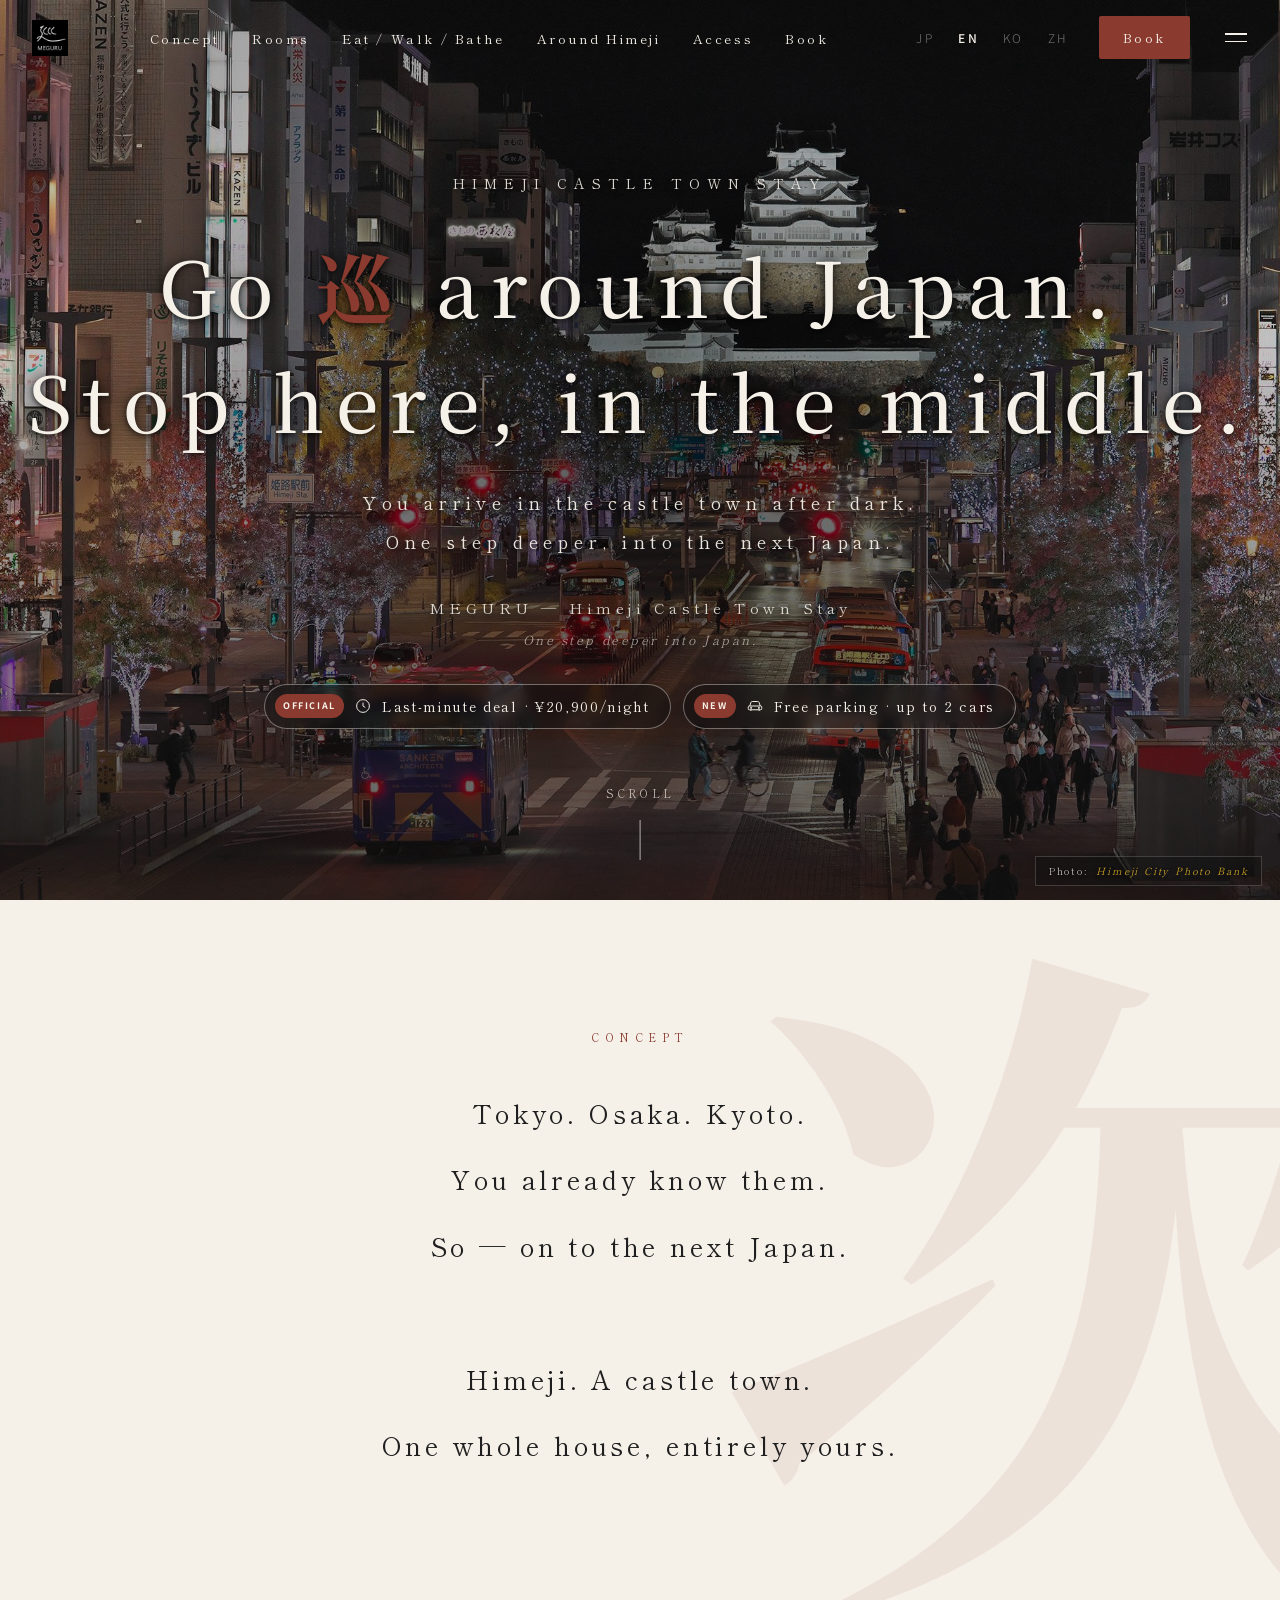
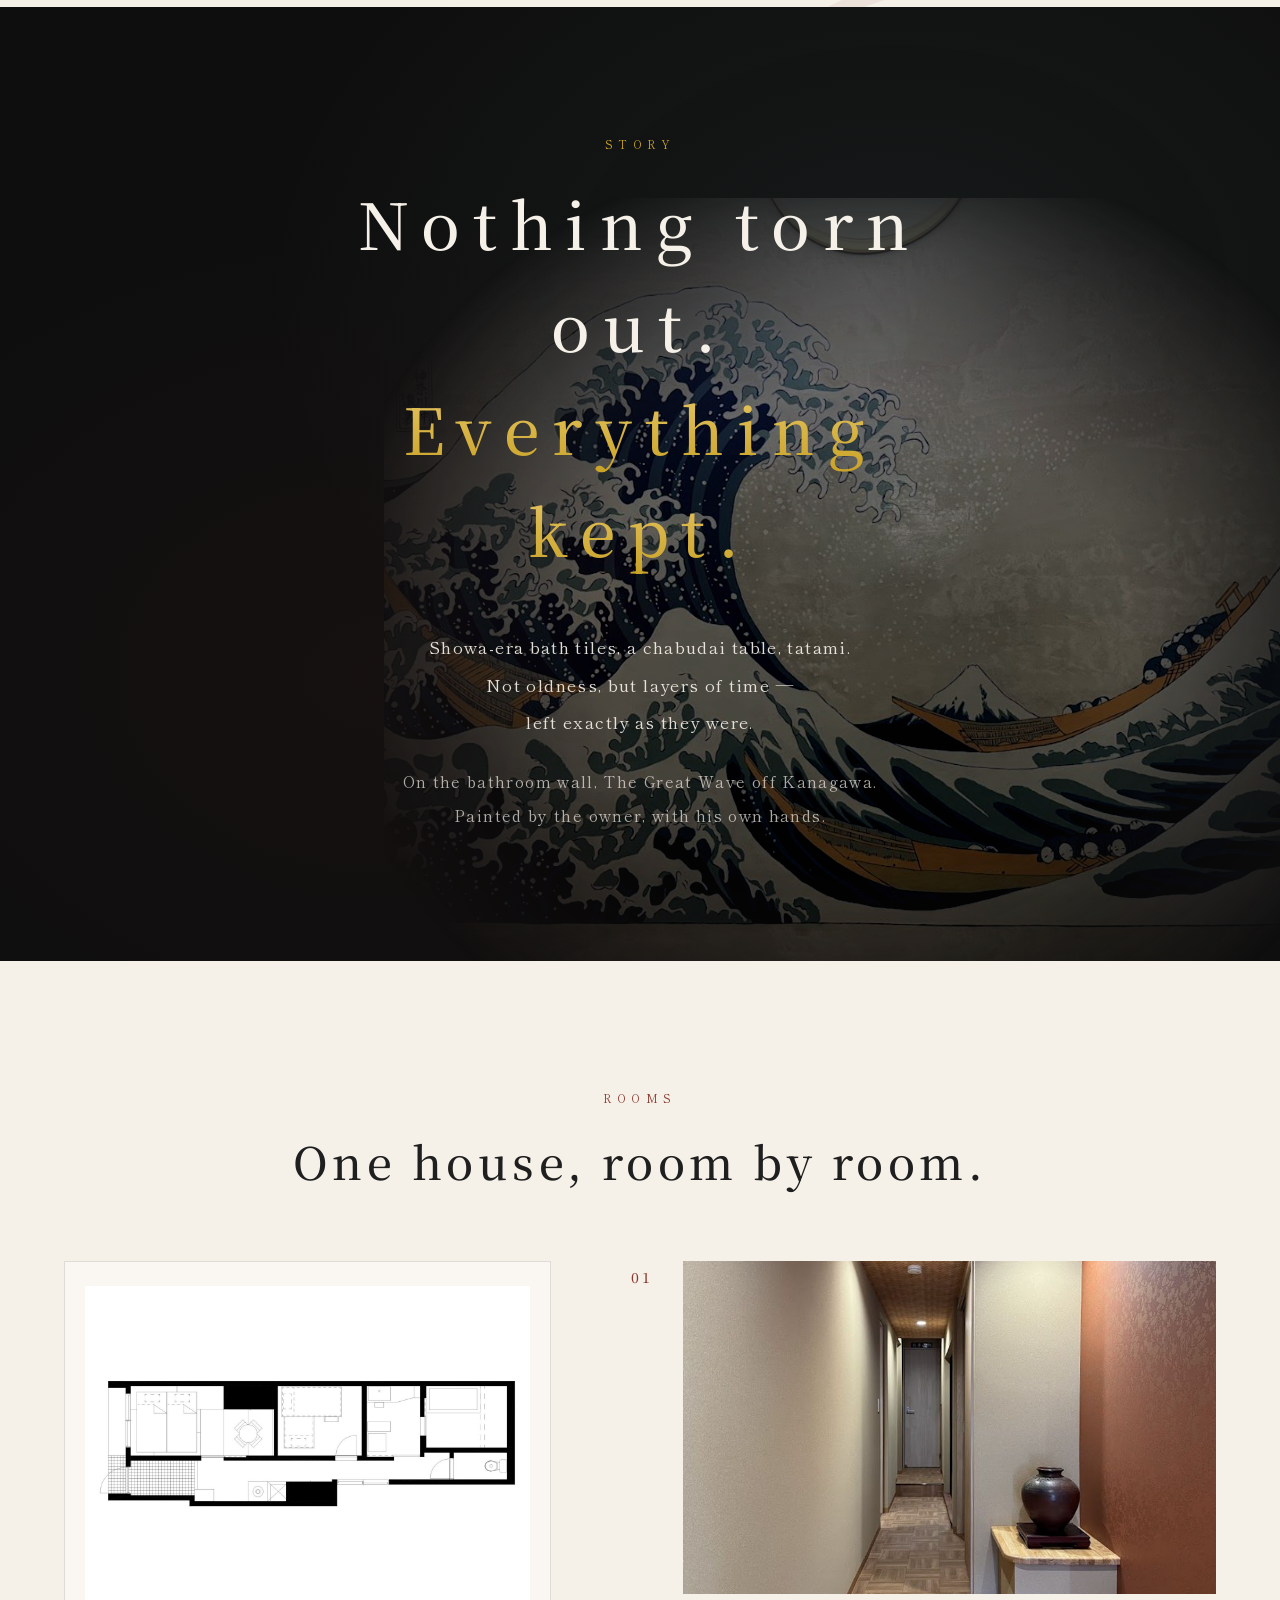
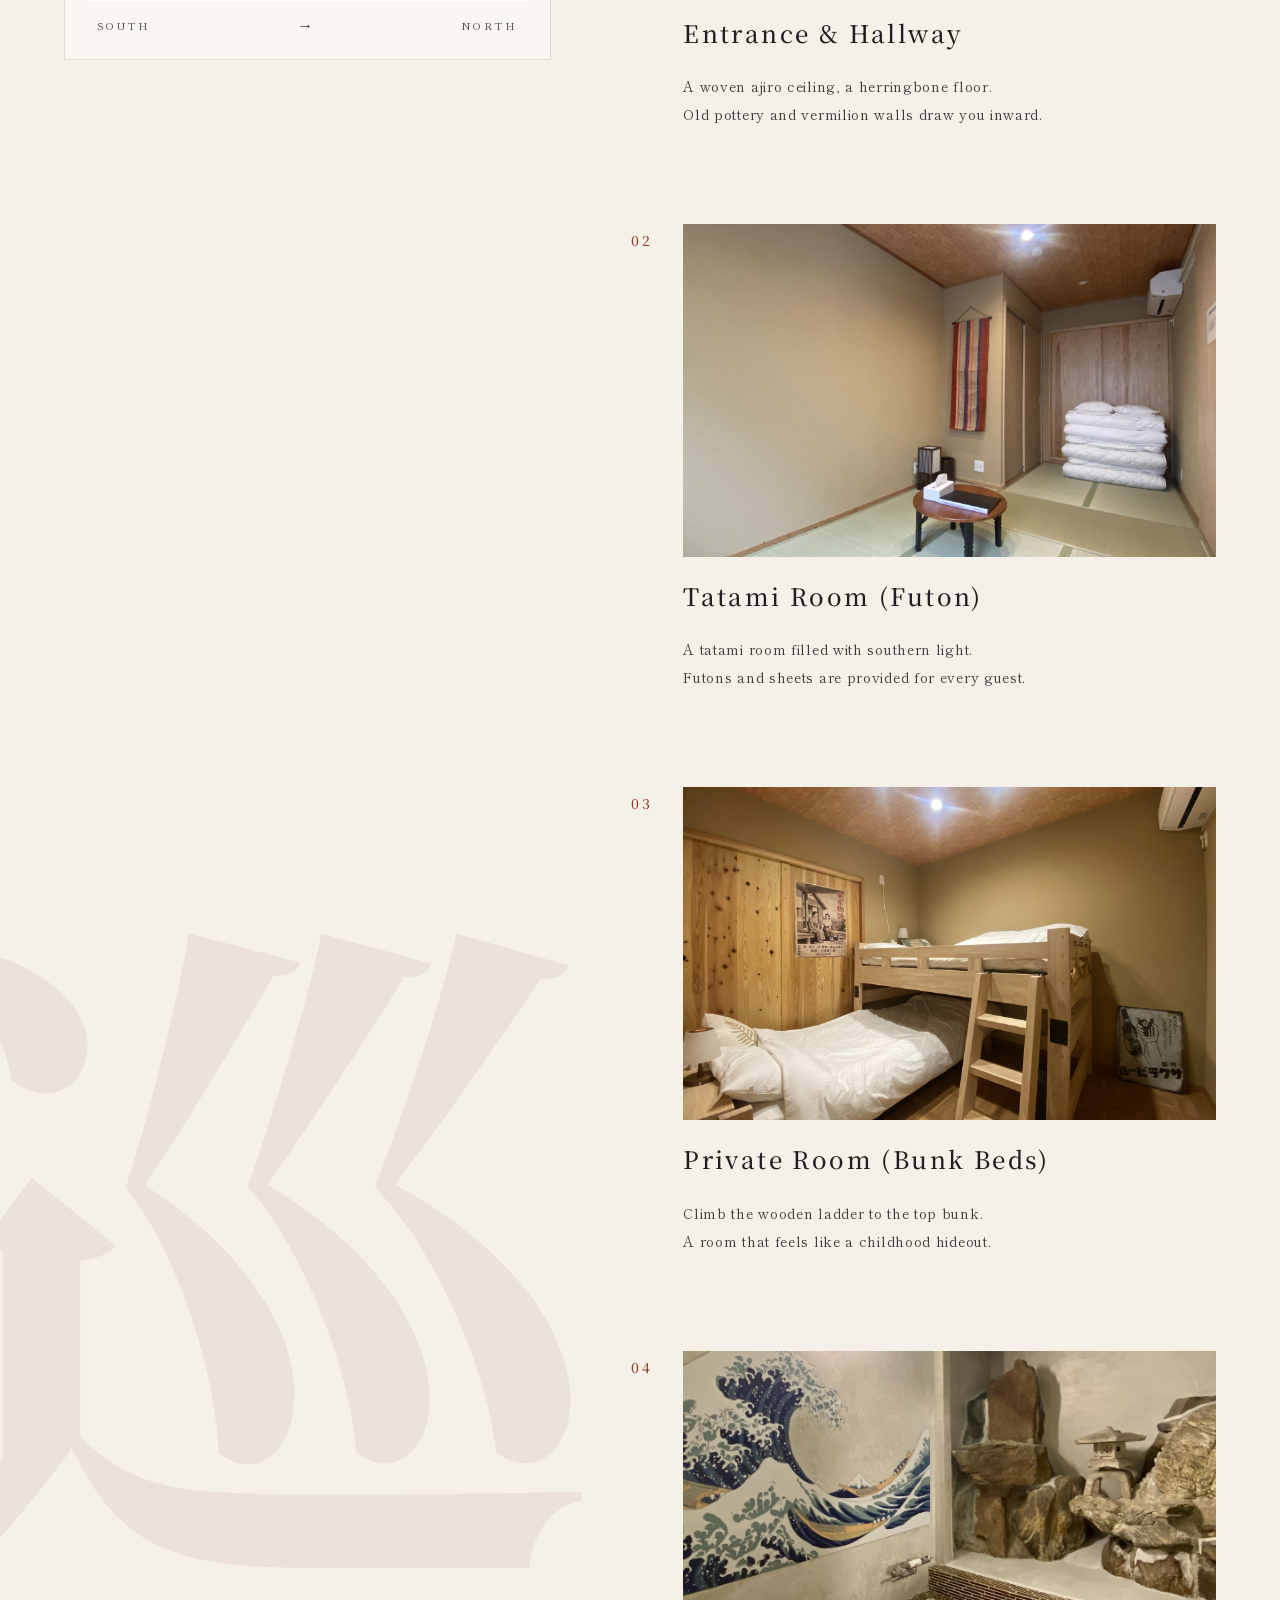
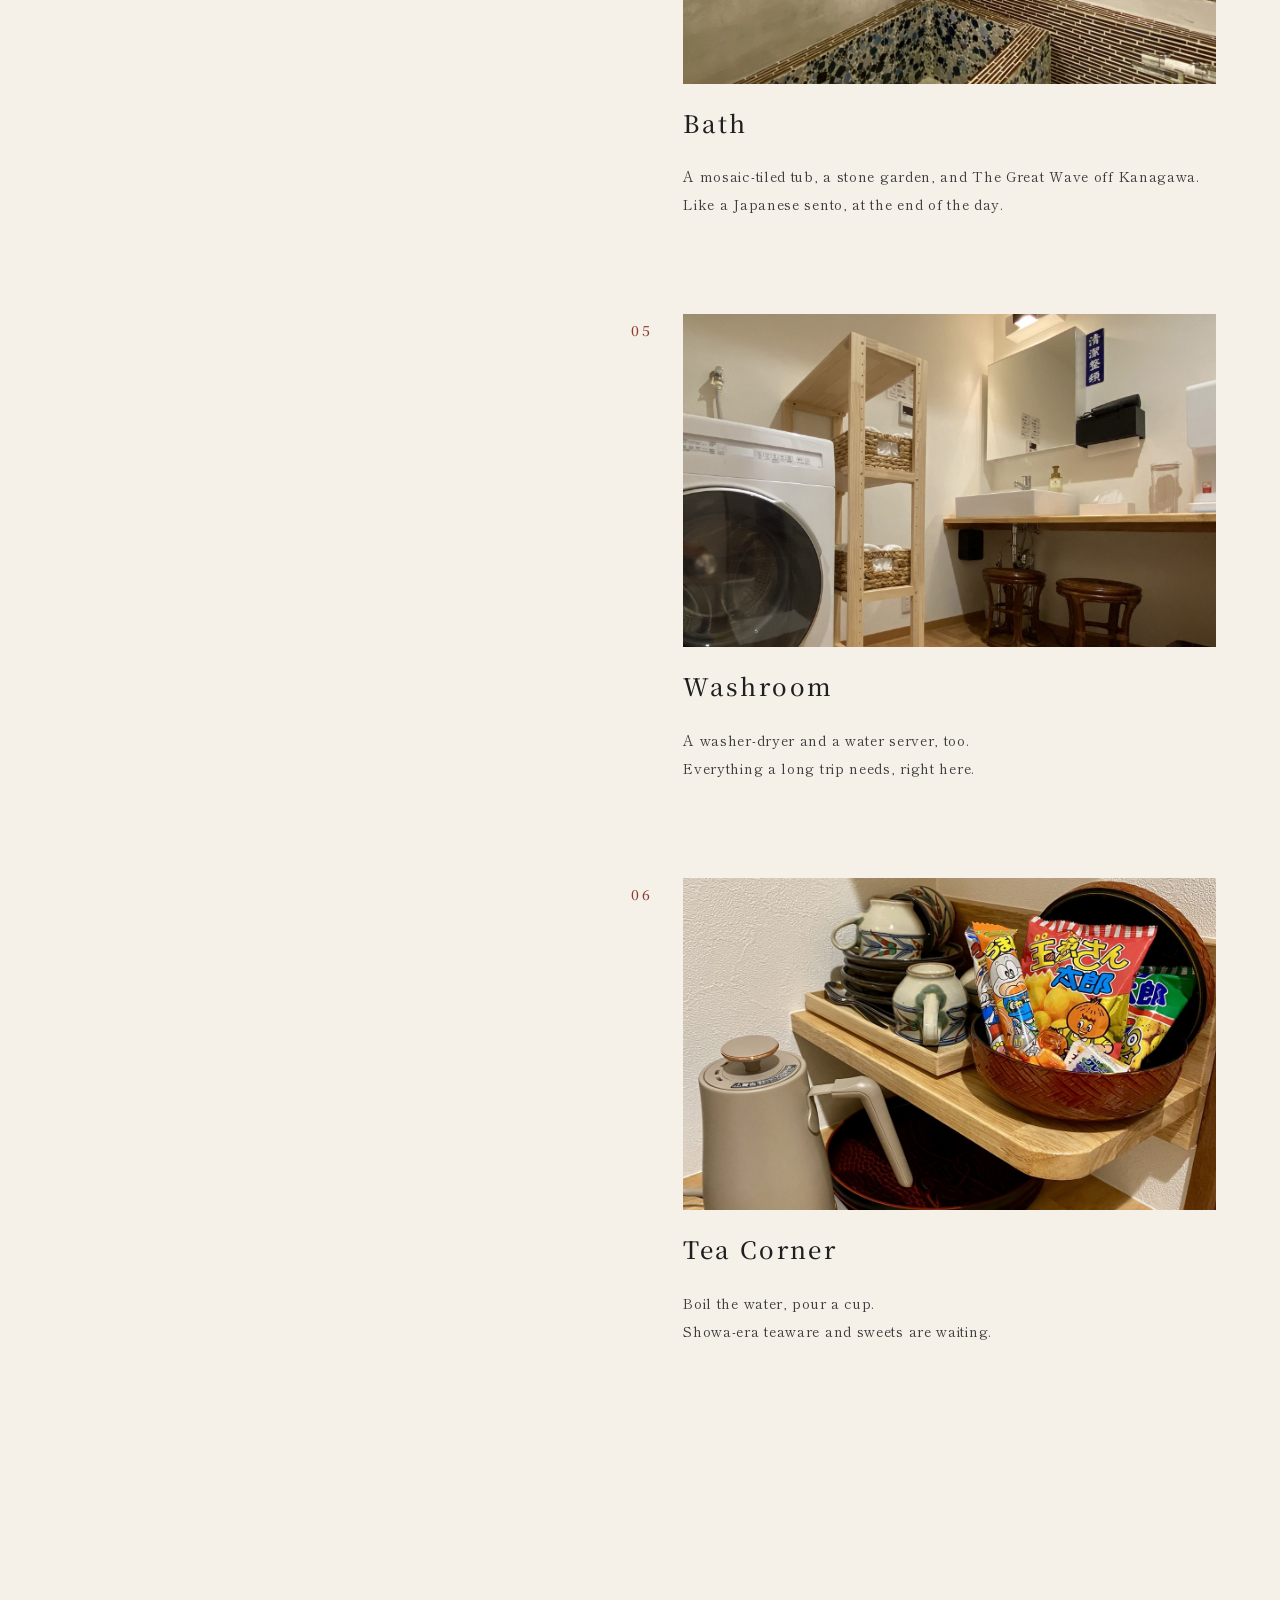
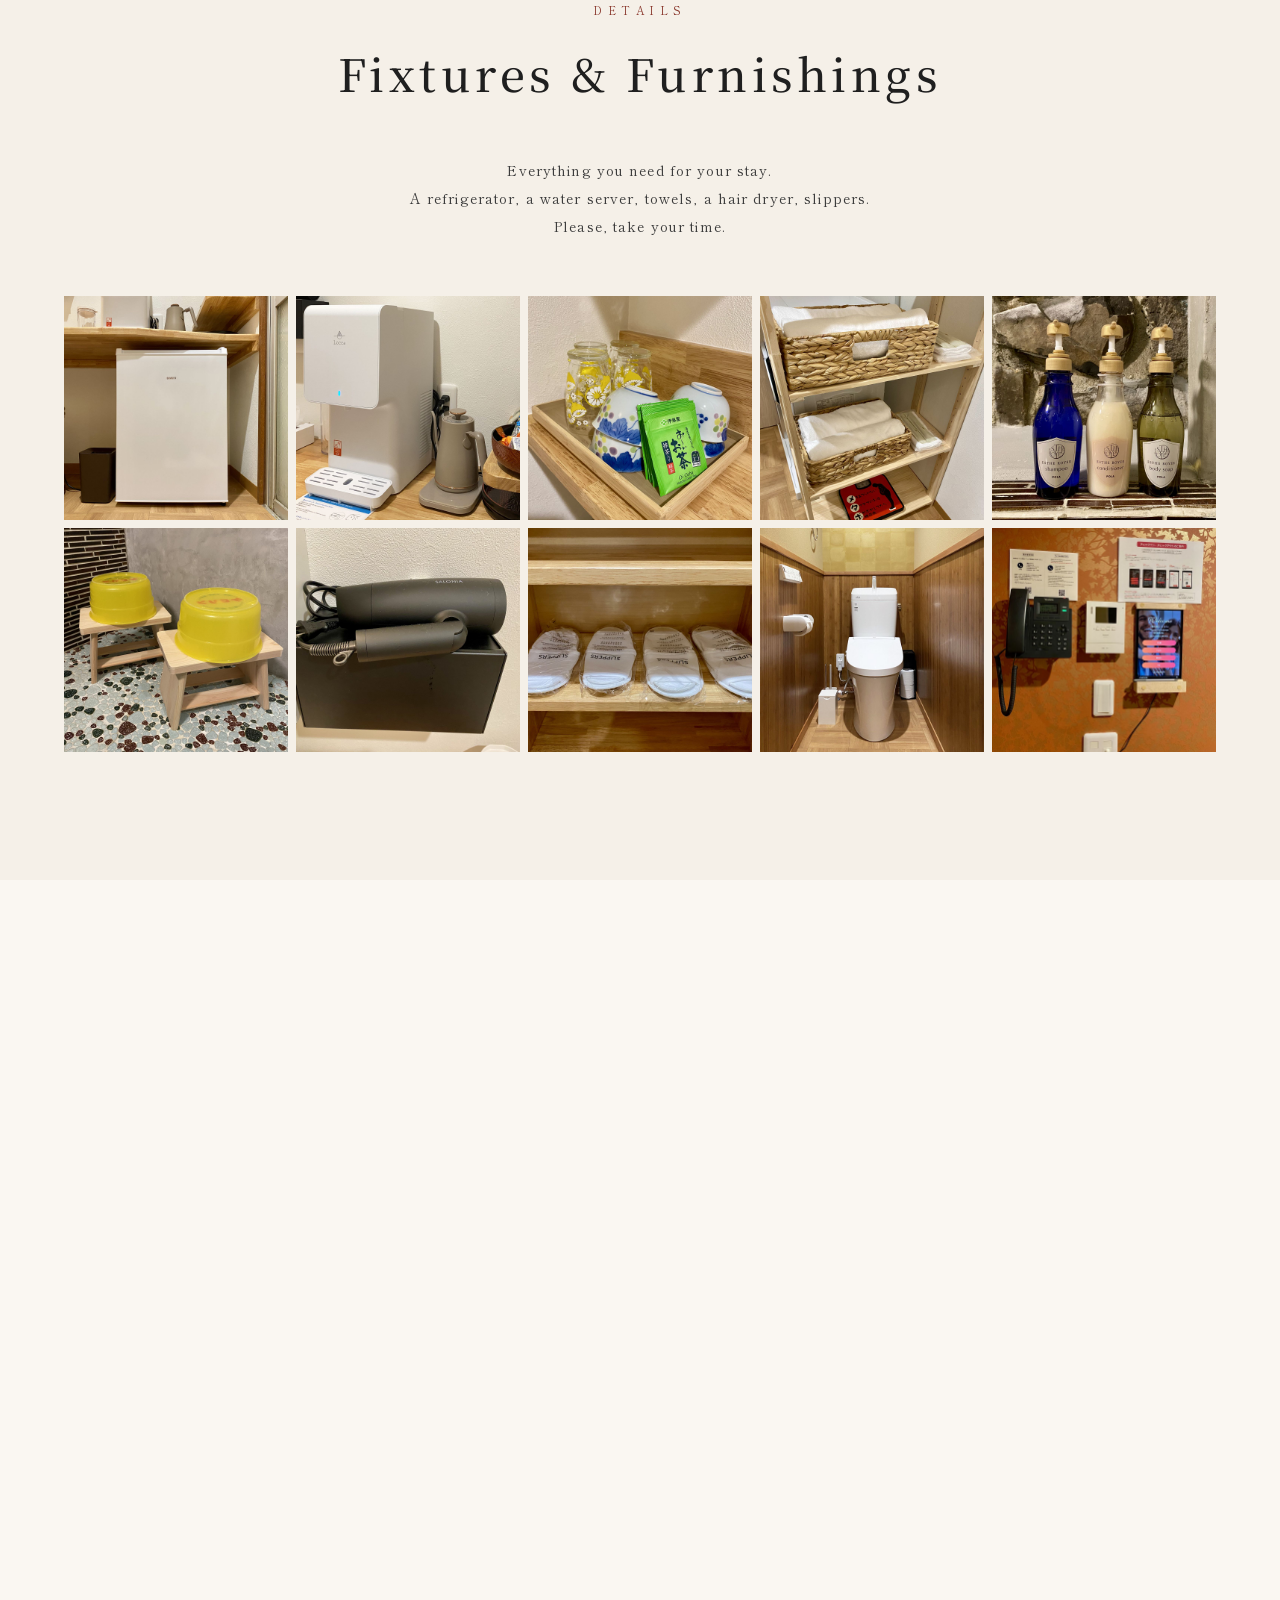
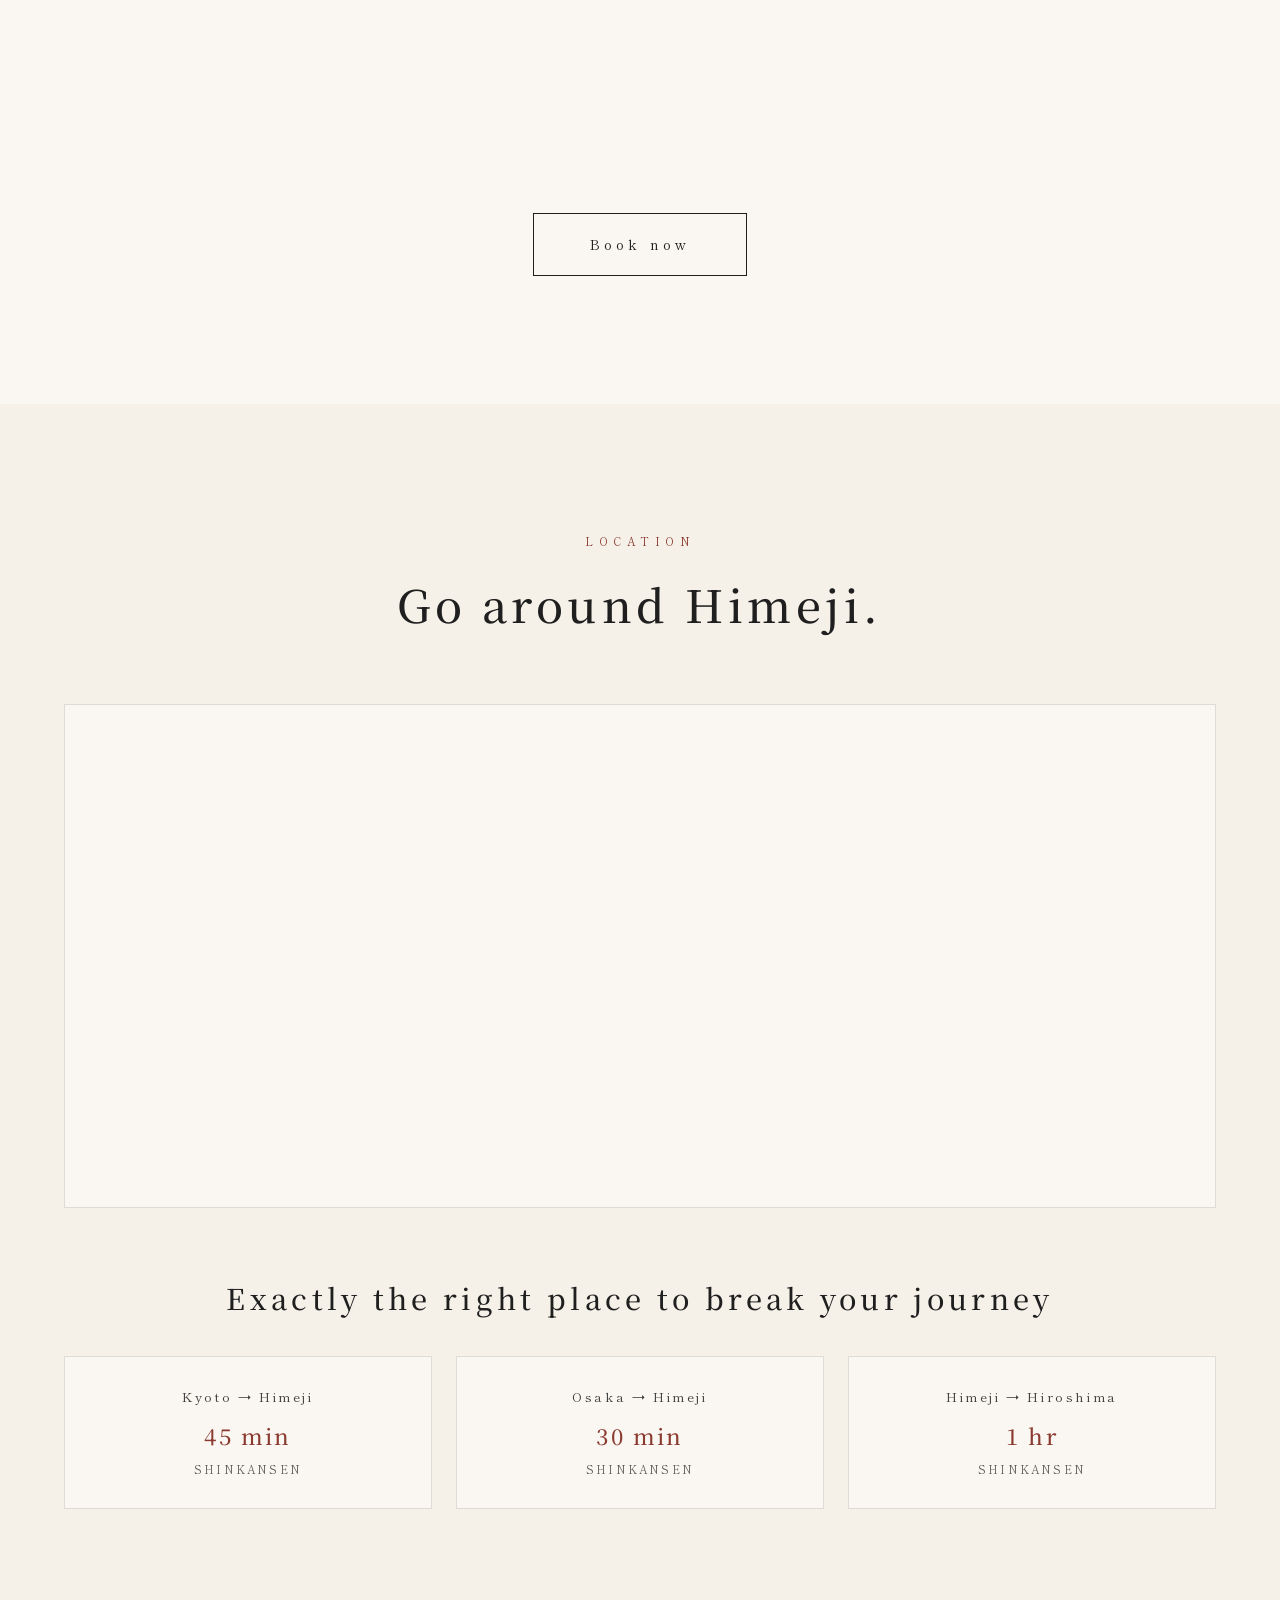
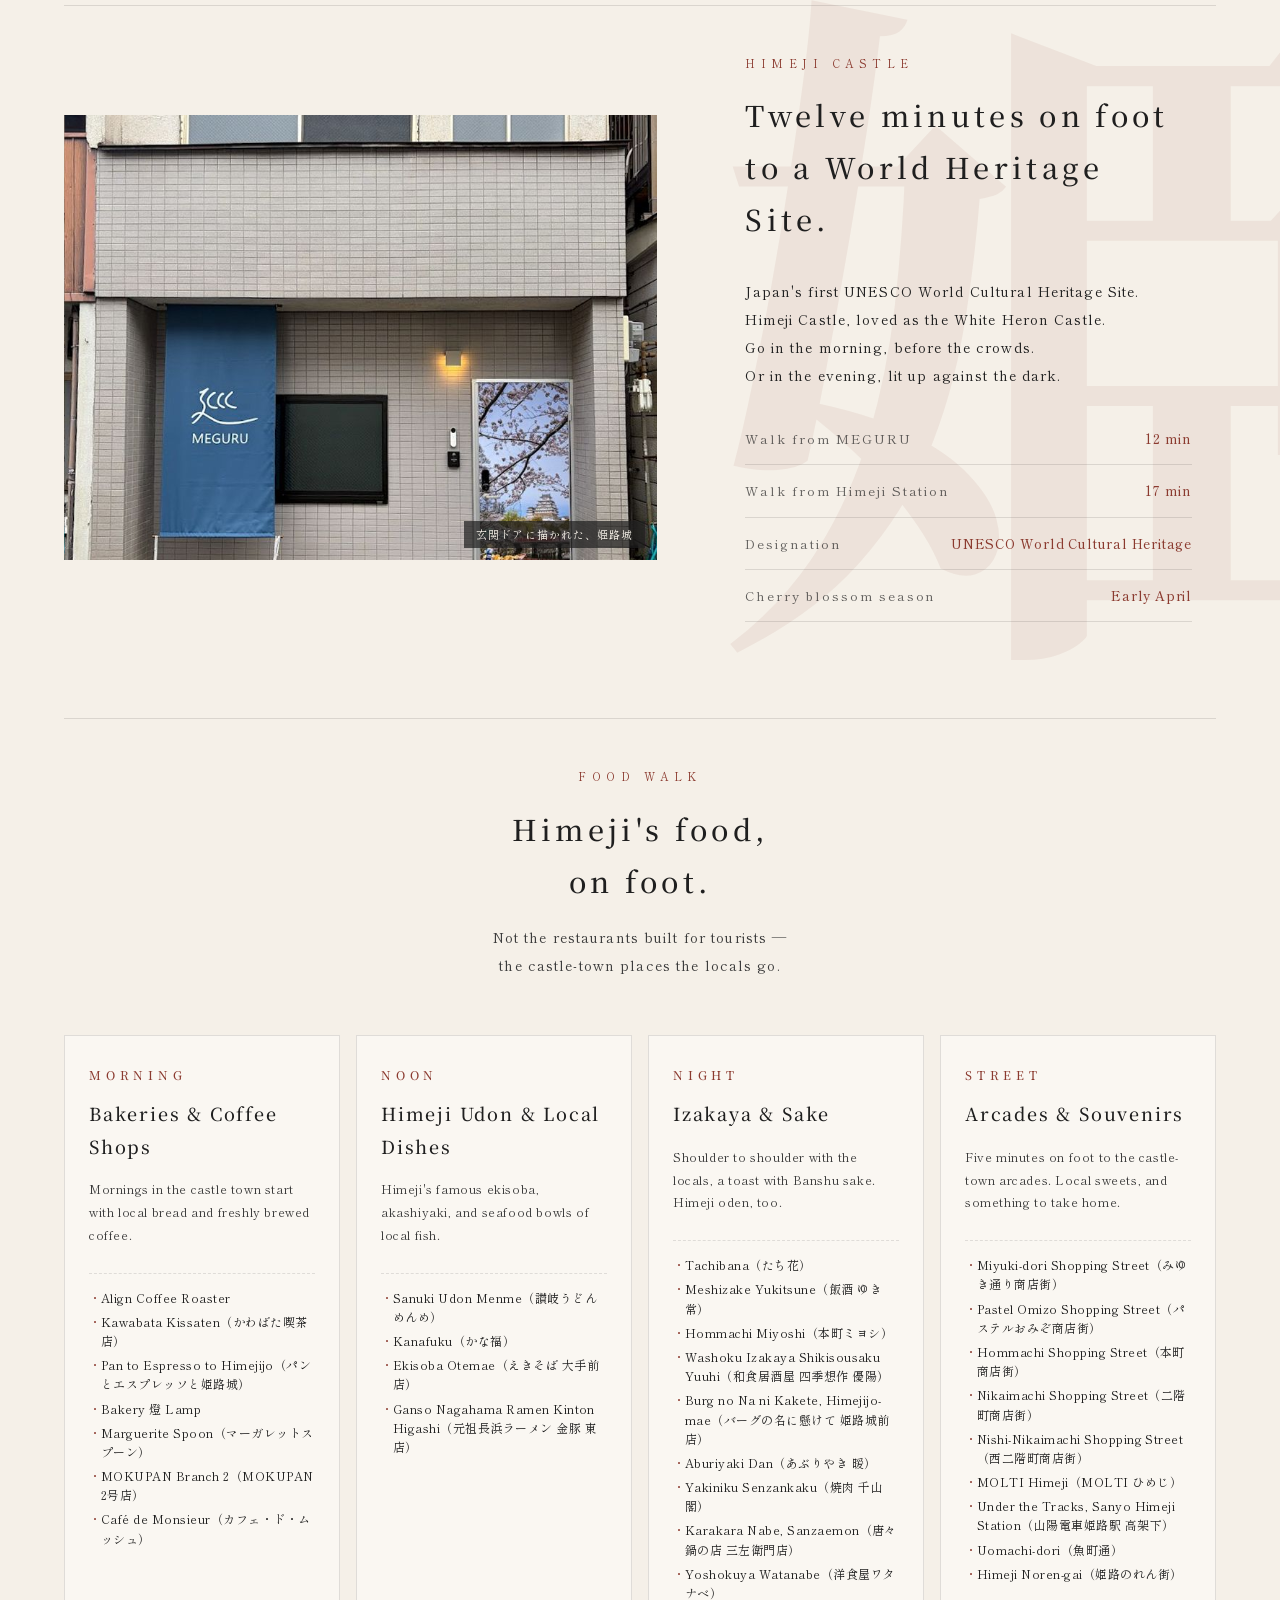
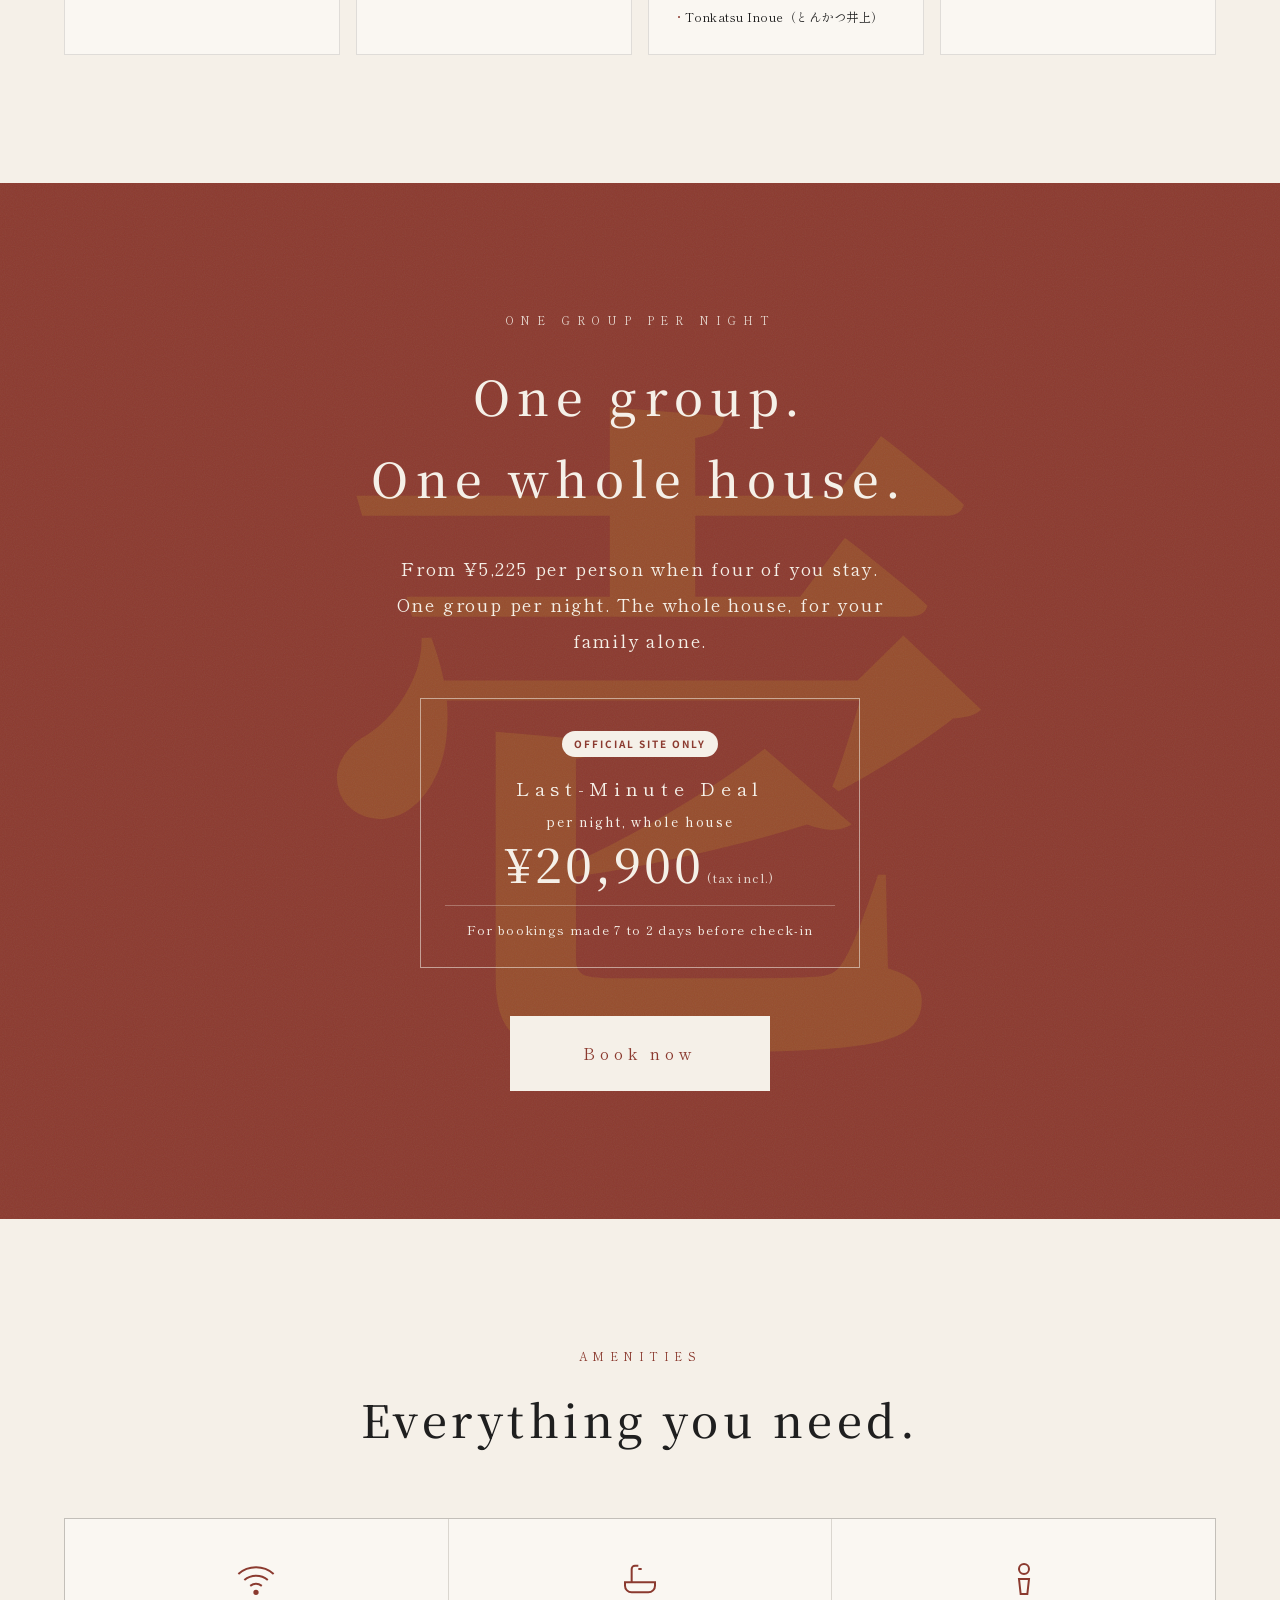
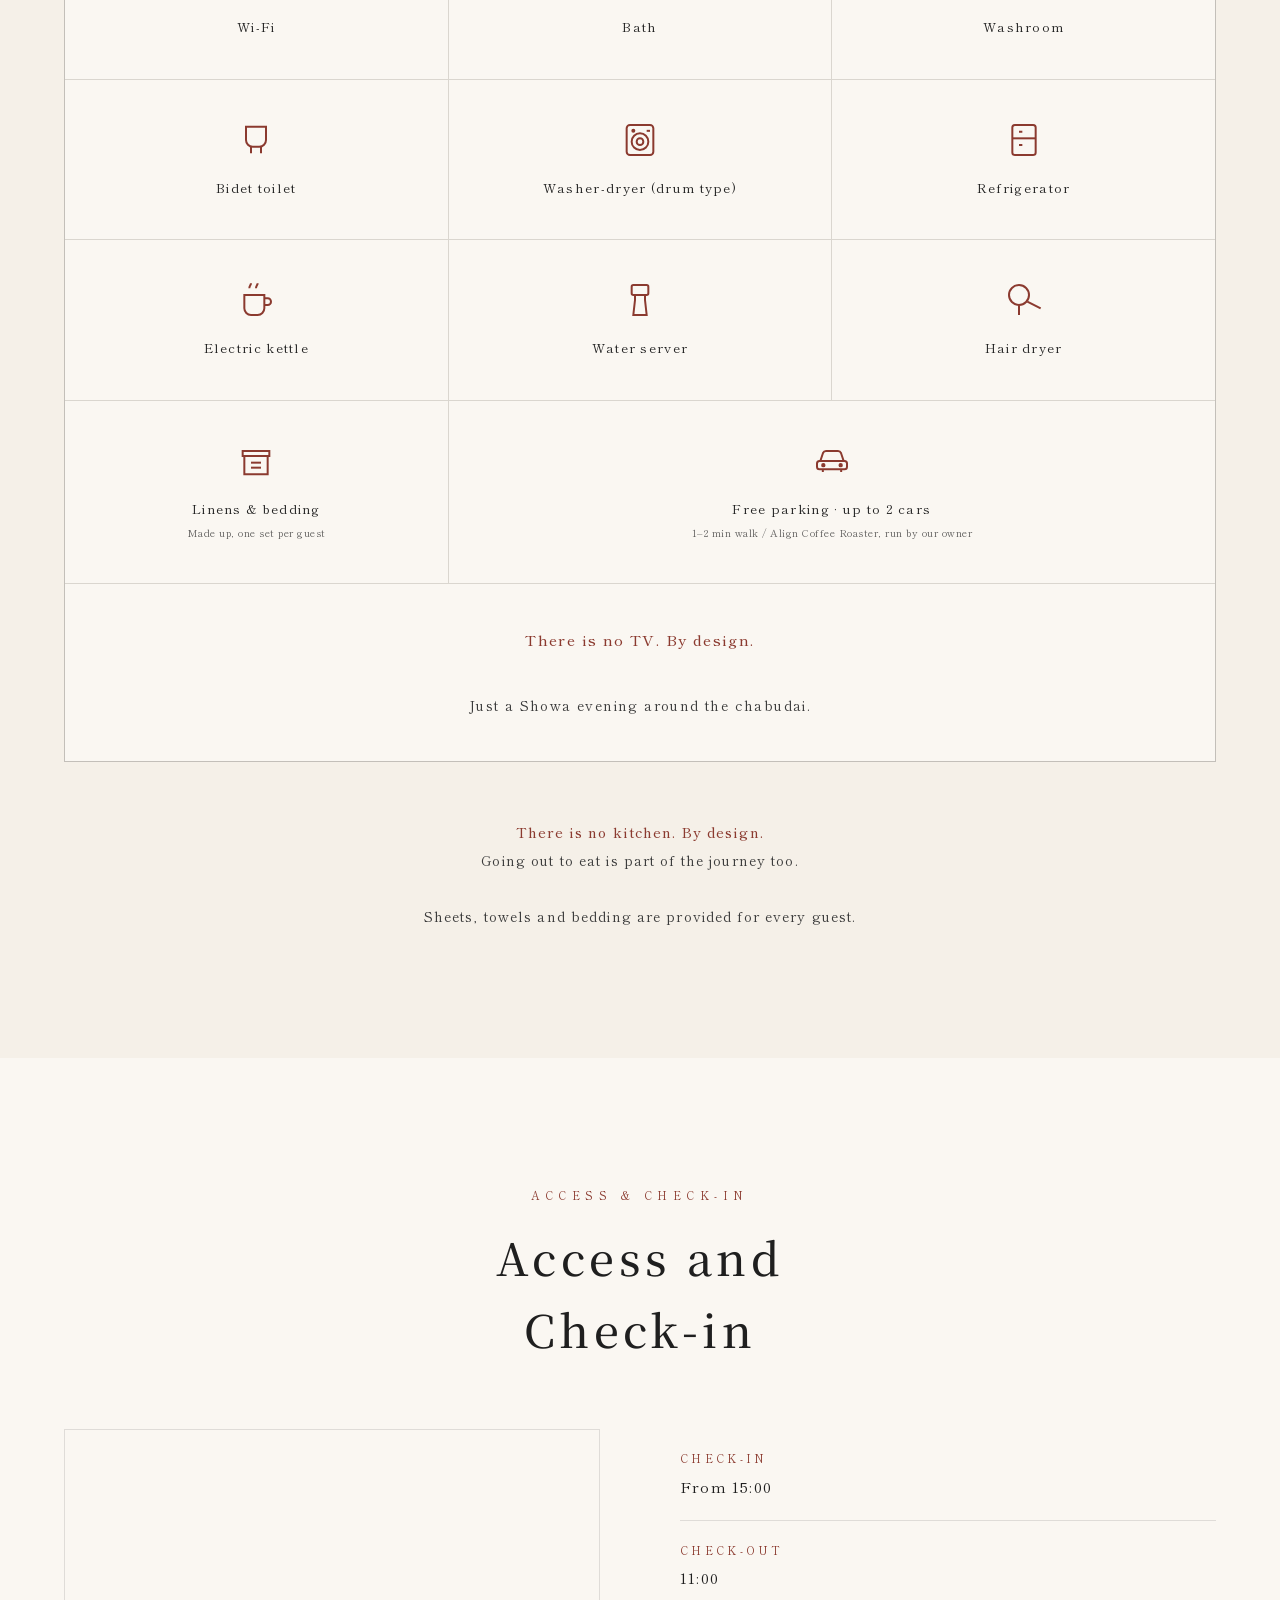
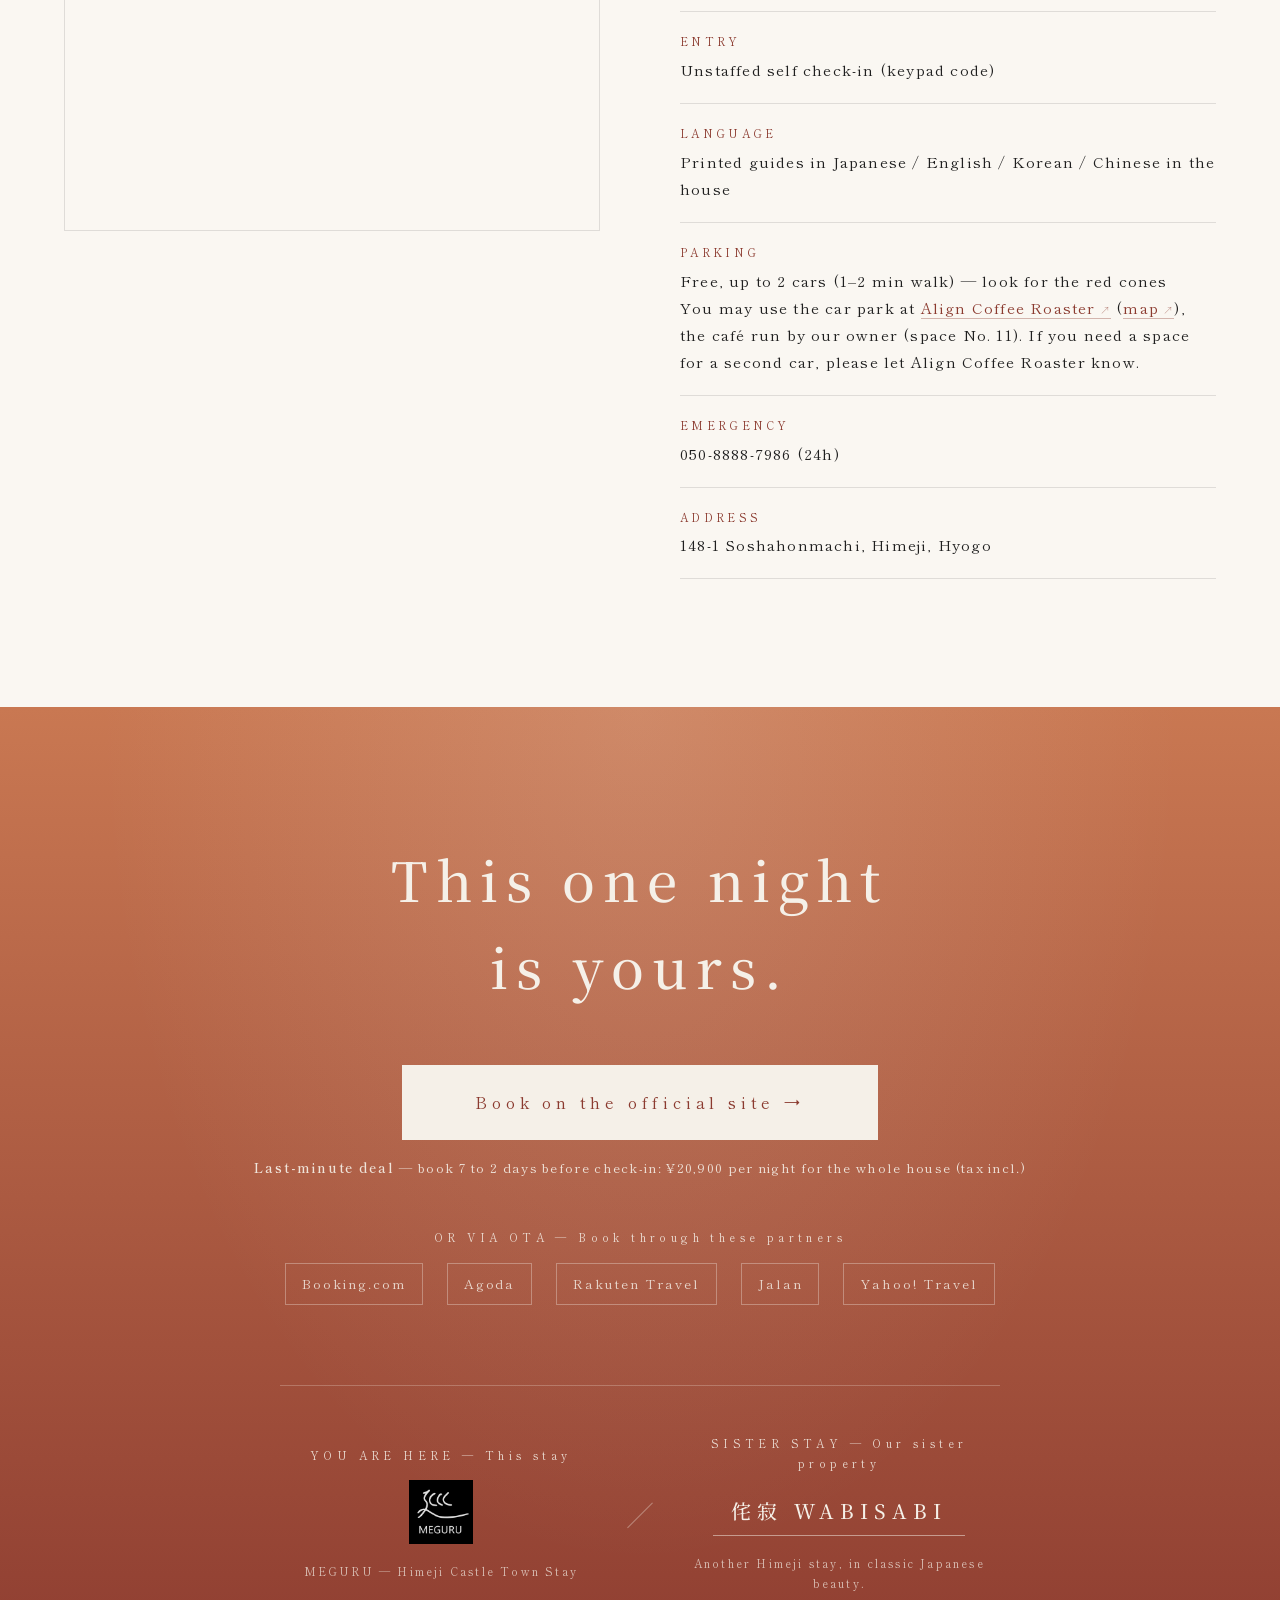
==== commit 9f7ac3c7: "設備・備品：10枚目の写真を差し替え、写真名（alt）と導入文を修正（4言語） - 10枚目を IMG_5607（電話機・インターホン・チェックイン/アウト用タブレット）に差し替え（長辺1200px・" ====
--- a/en/index.html
+++ b/en/index.html
@@ -293,9 +293,9 @@
     <span class="section-eyebrow">DETAILS</span>
     <h2 class="section-title">Fixtures &amp; Furnishings</h2>
     <p class="details__lead">
-      Hospitality, one object at a time.<br>
-      Showa teaware, andon lanterns, signboards, a chabudai table.<br>
-      Pick them up. Look. Touch.
+      Everything you need for your stay.<br>
+      A refrigerator, a water server, towels, a hair dryer, slippers.<br>
+      Please, take your time.
     </p>
   </div>
 
@@ -303,16 +303,16 @@
     <!-- 初期表示は最大10枚（5列×2段）／「もっと見る」で最大20枚まで表示されます。 -->
     <!-- 写真を追加するときは、このコメントの直下に <img> 行を追加してください。 -->
     <!-- 例: <img src="../images/備品/IMG_XXXX.jpg" alt="商品名" loading="lazy"> -->
-    <img src="../images/備品/IMG_5578.jpg" alt="Refrigerator" loading="lazy">
+    <img src="../images/備品/IMG_5578.jpg" alt="Compact refrigerator" loading="lazy">
     <img src="../images/備品/IMG_5600.jpg" alt="Water server and kettle" loading="lazy">
-    <img src="../images/備品/IMG_5585.jpg" alt="Teacups, glasses and green tea" loading="lazy">
-    <img src="../images/備品/IMG_5589.jpg" alt="Towels" loading="lazy">
+    <img src="../images/備品/IMG_5585.jpg" alt="Glasses and teacups" loading="lazy">
+    <img src="../images/備品/IMG_5589.jpg" alt="Bath towels, hand towels and toothbrushes" loading="lazy">
     <img src="../images/備品/IMG_5596.jpg" alt="Shampoo, conditioner and body soap" loading="lazy">
     <img src="../images/備品/IMG_5597.jpg" alt="Wash basins and bath stools" loading="lazy">
     <img src="../images/備品/IMG_5587.jpg" alt="Hair dryer" loading="lazy">
     <img src="../images/備品/IMG_5565.jpg" alt="Slippers" loading="lazy">
     <img src="../images/備品/IMG_5605.jpg" alt="Toilet" loading="lazy">
-    <img src="../images/備品/20260514025637.jpg" alt="Telephone, intercom and tablet" loading="lazy">
+    <img src="../images/備品/IMG_5607.jpg" alt="Telephone and tablet for check-in/check-out" loading="lazy">
   </div>
 
   <div class="details__more fade-in" id="detailsMoreWrap">
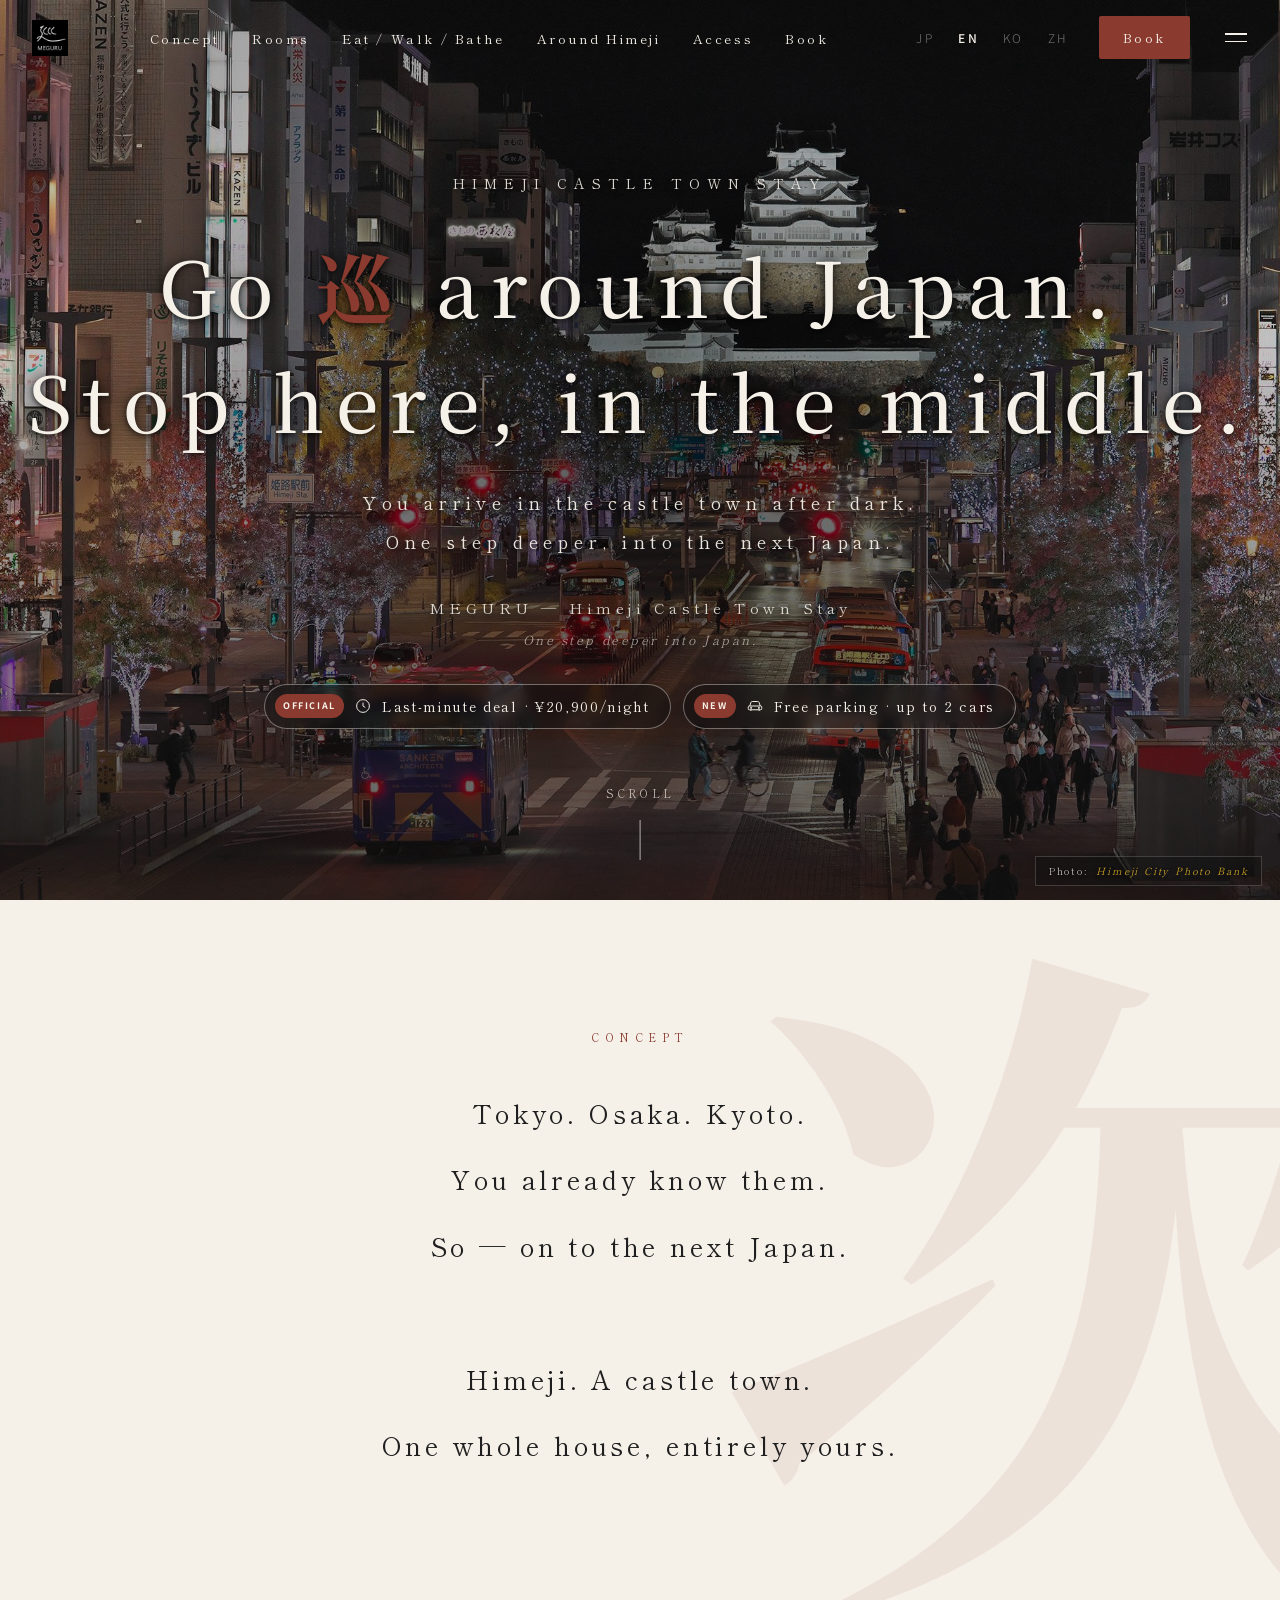
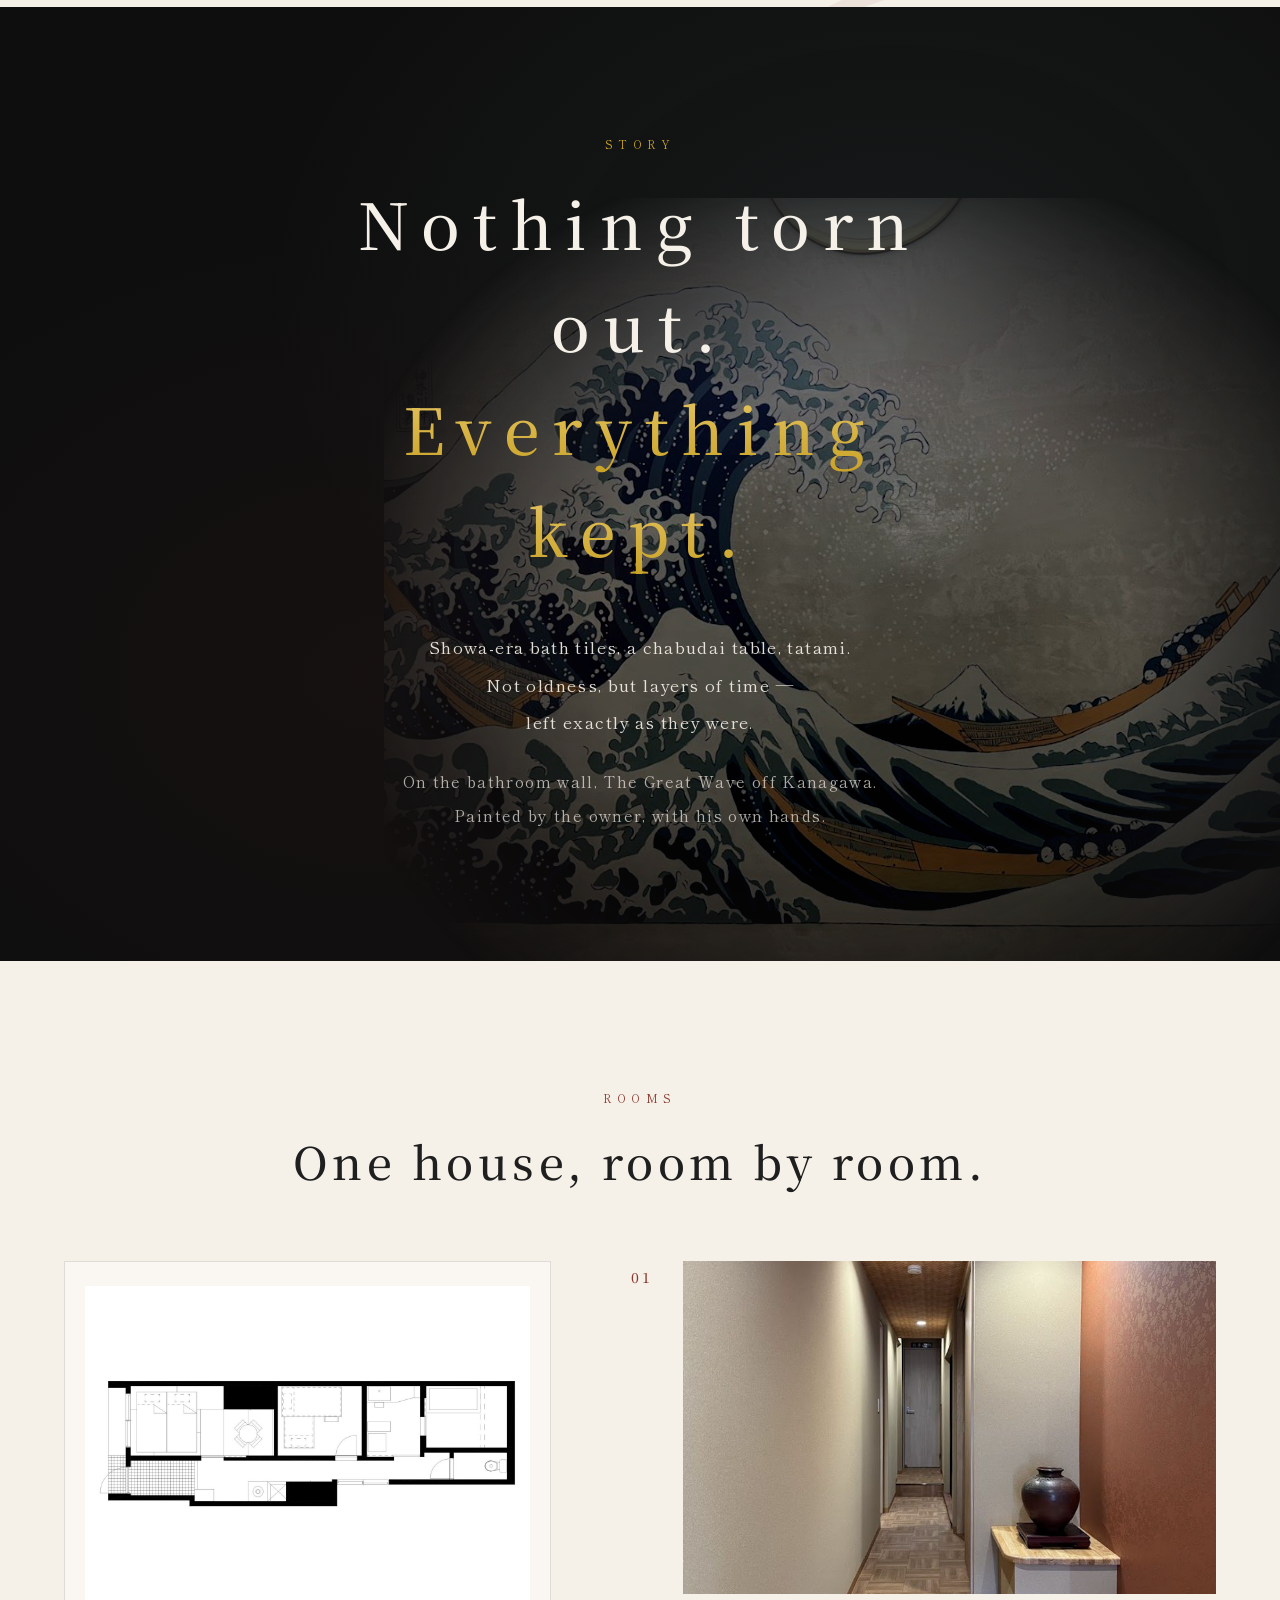
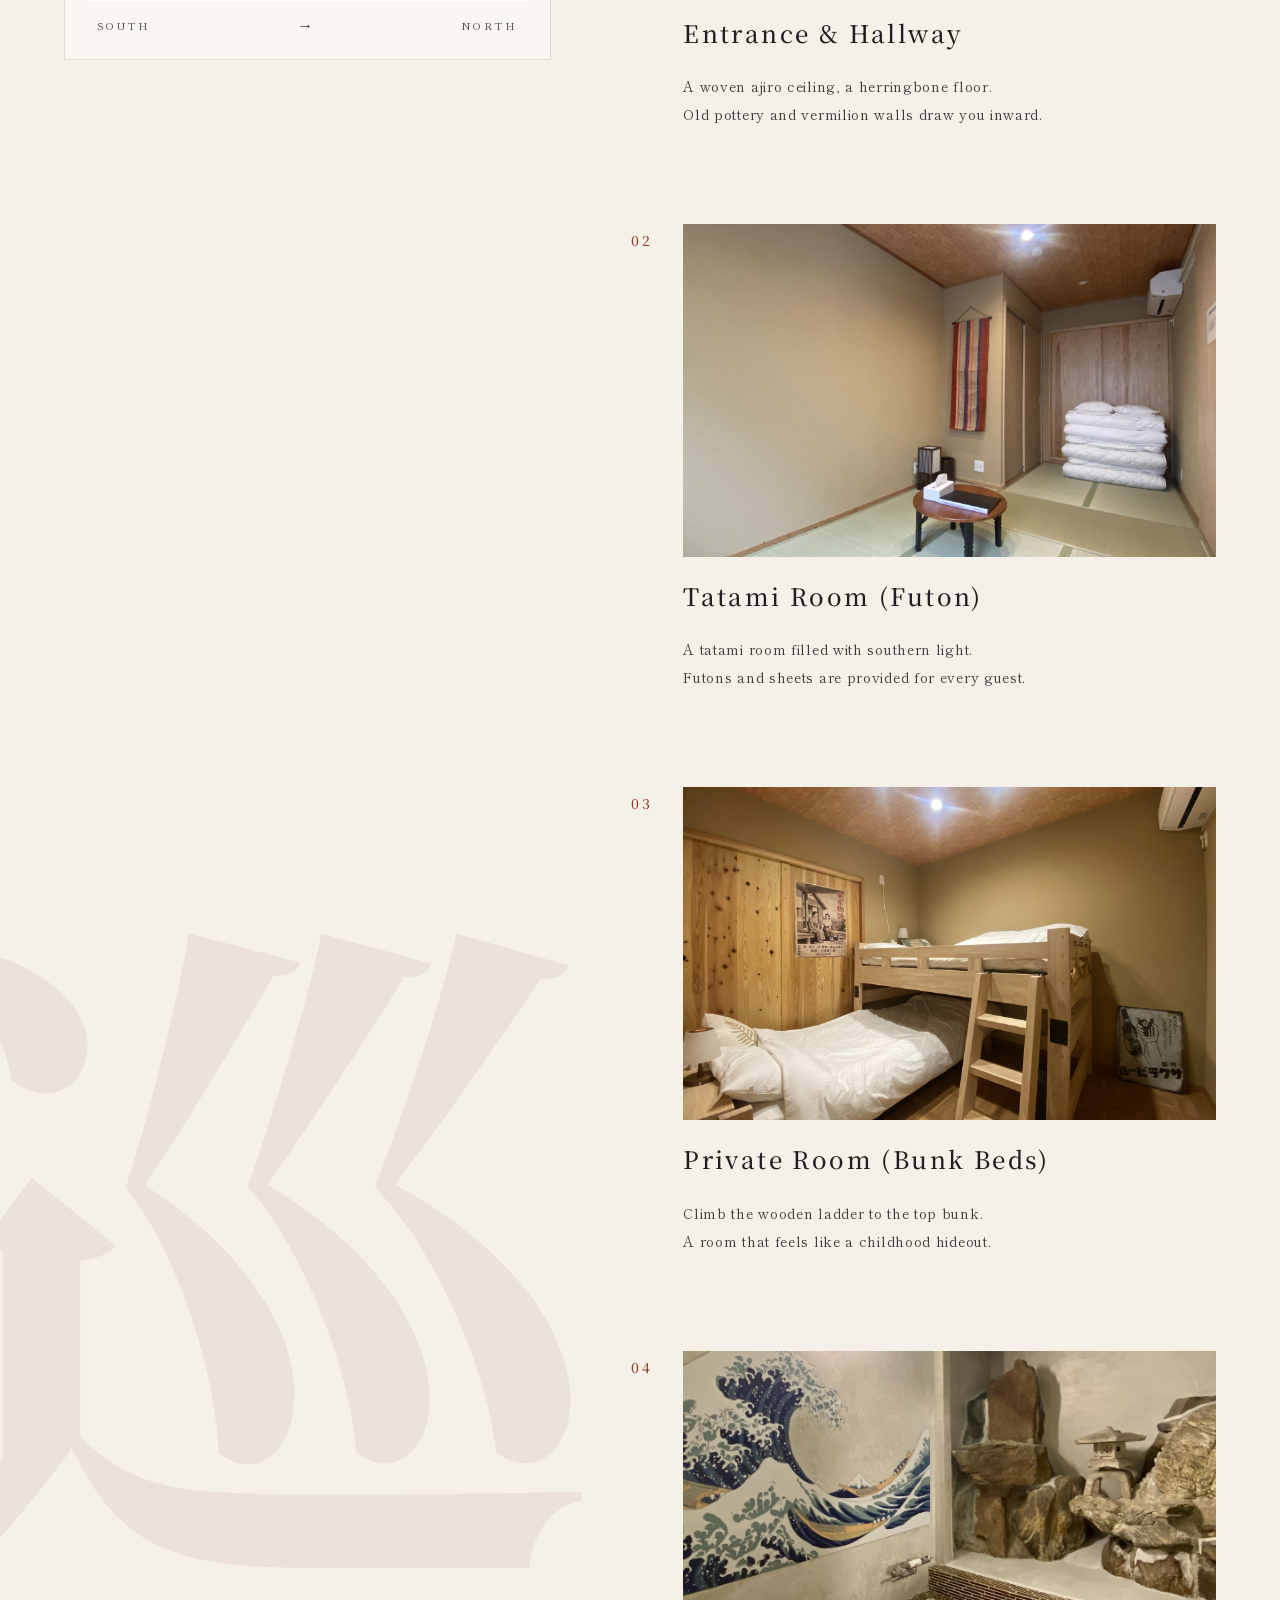
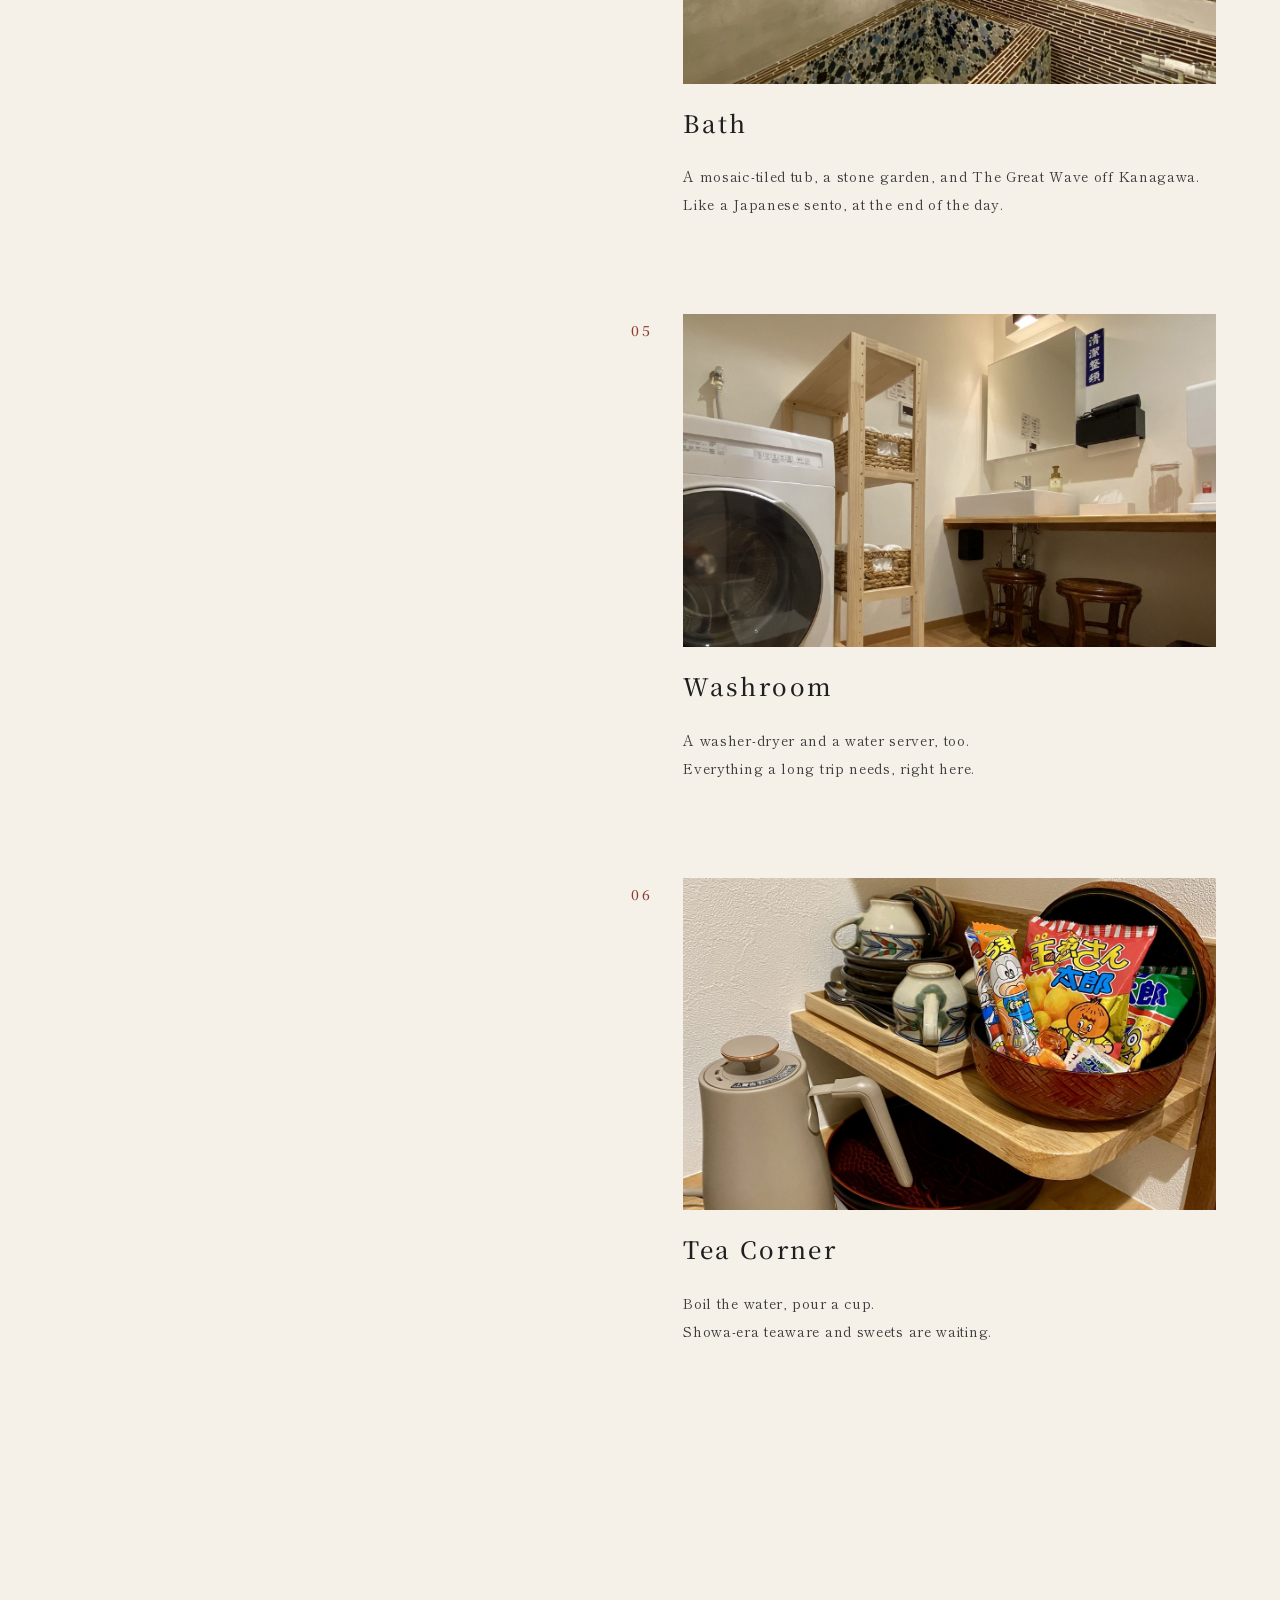
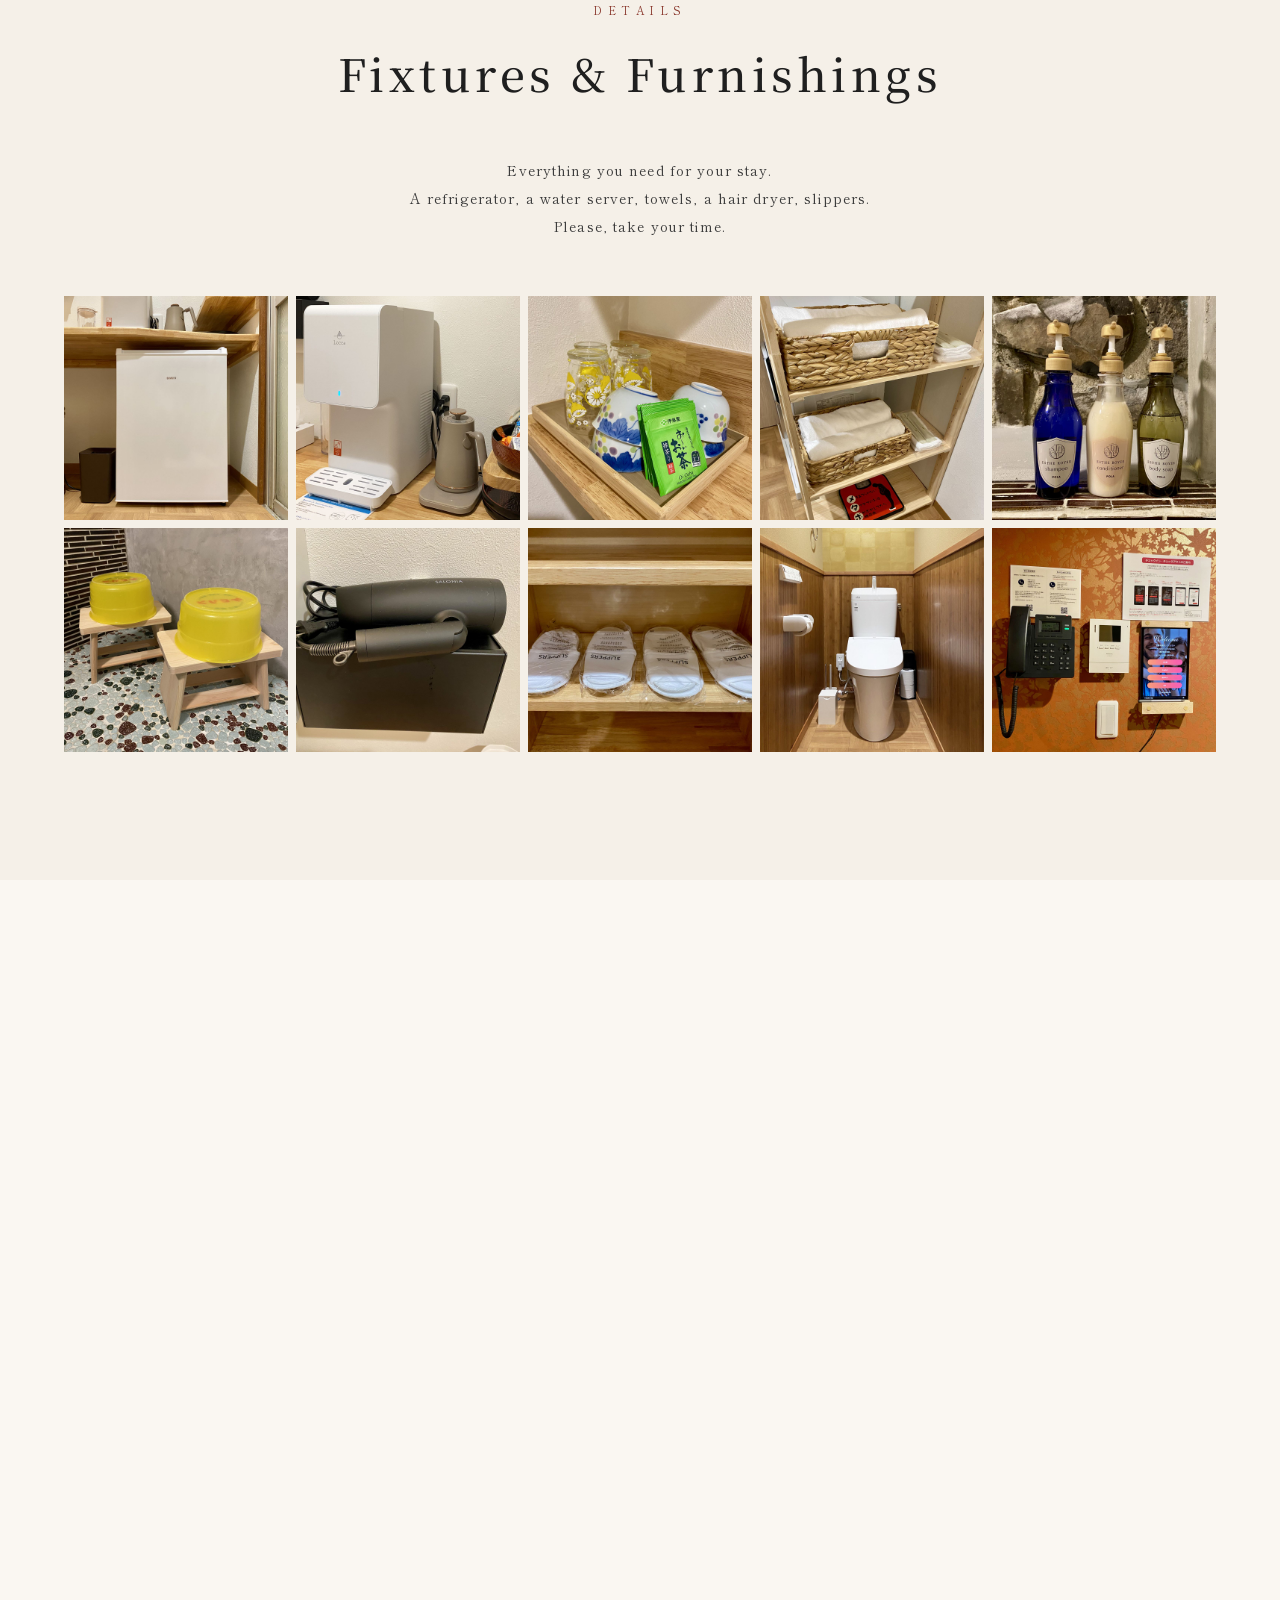
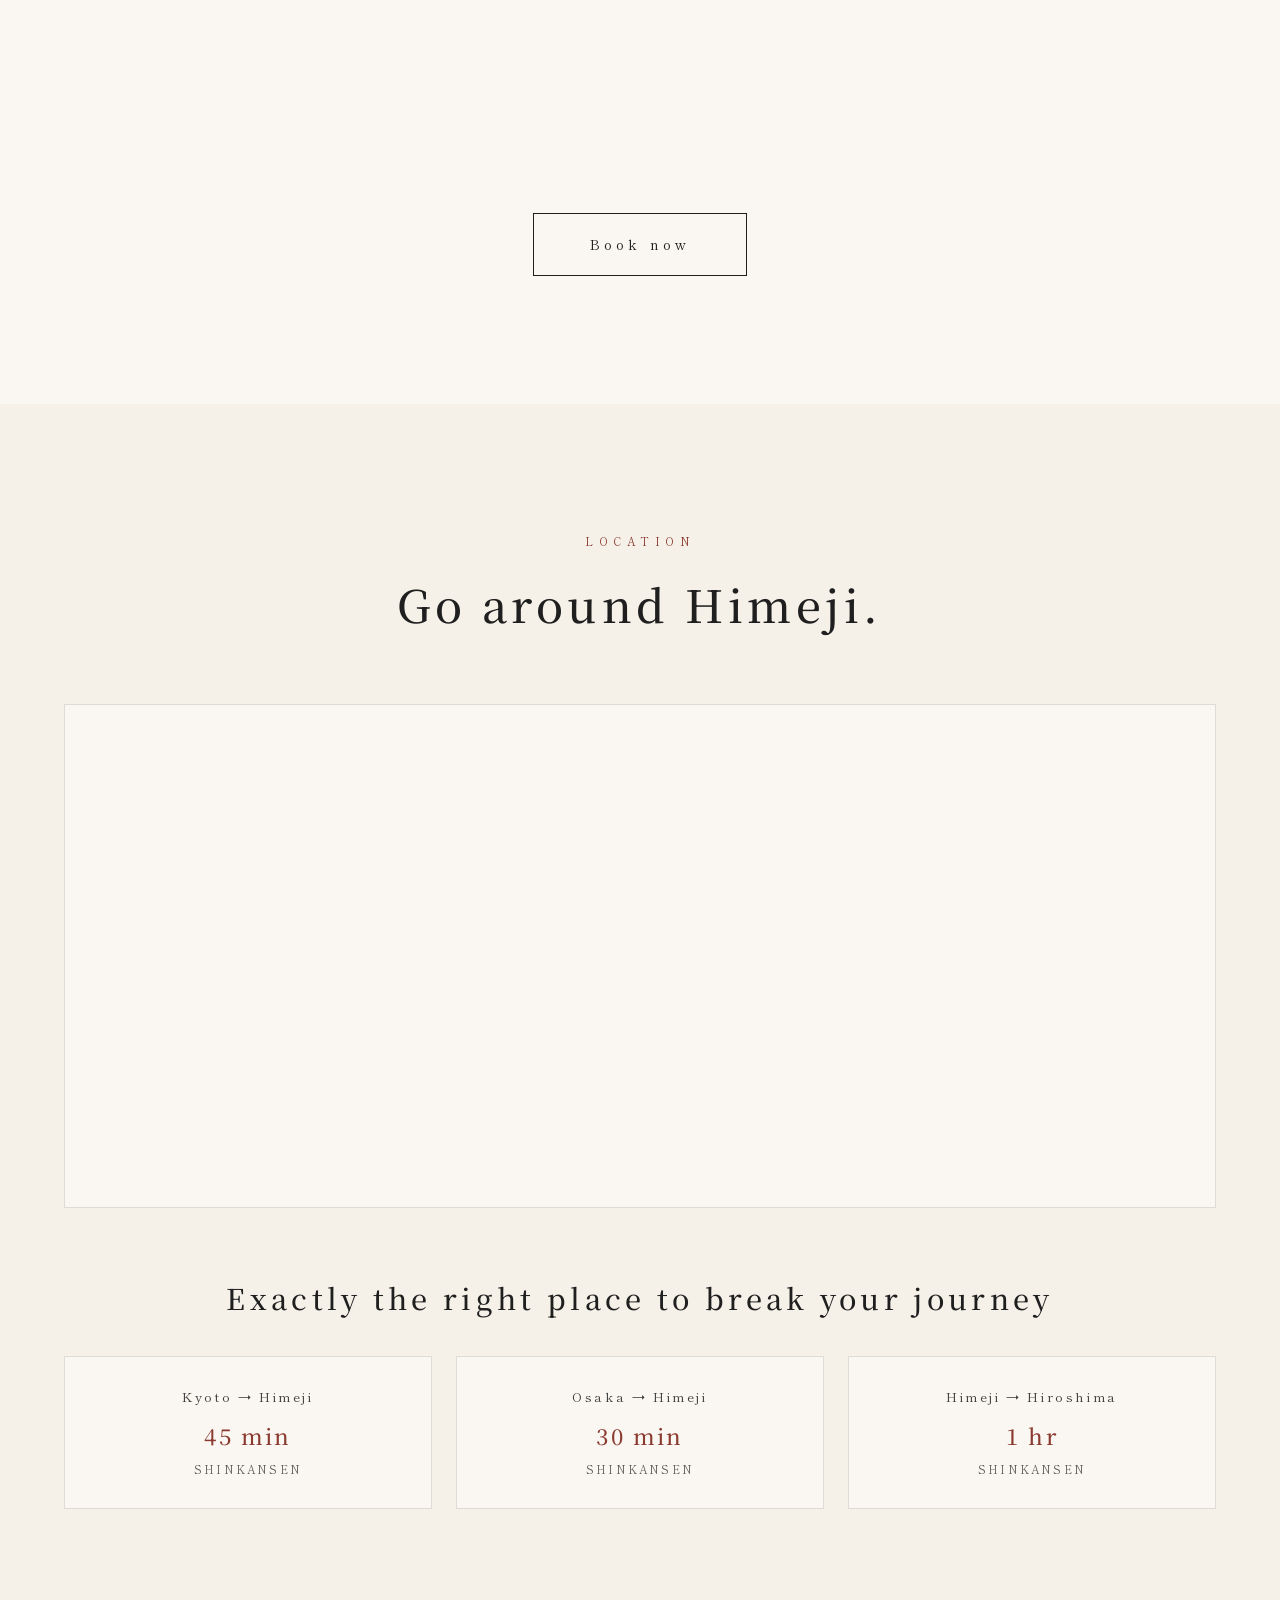
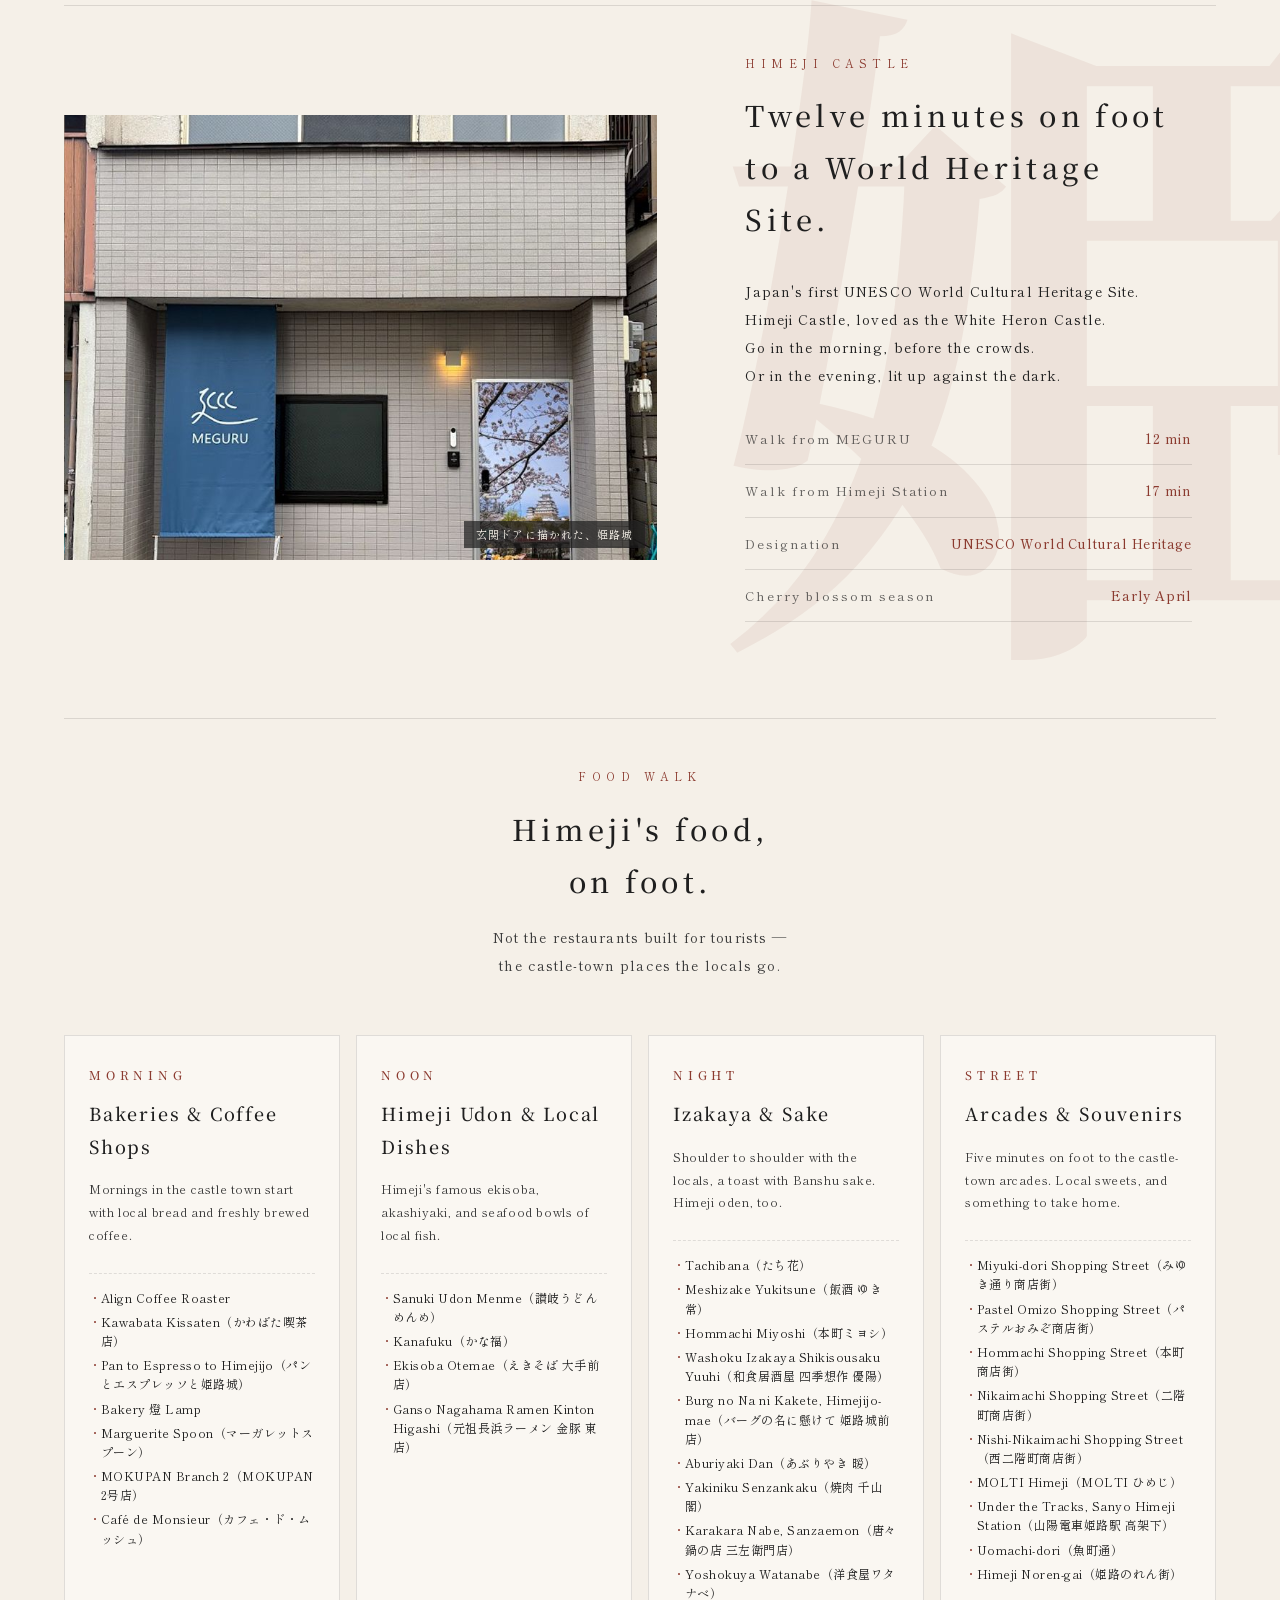
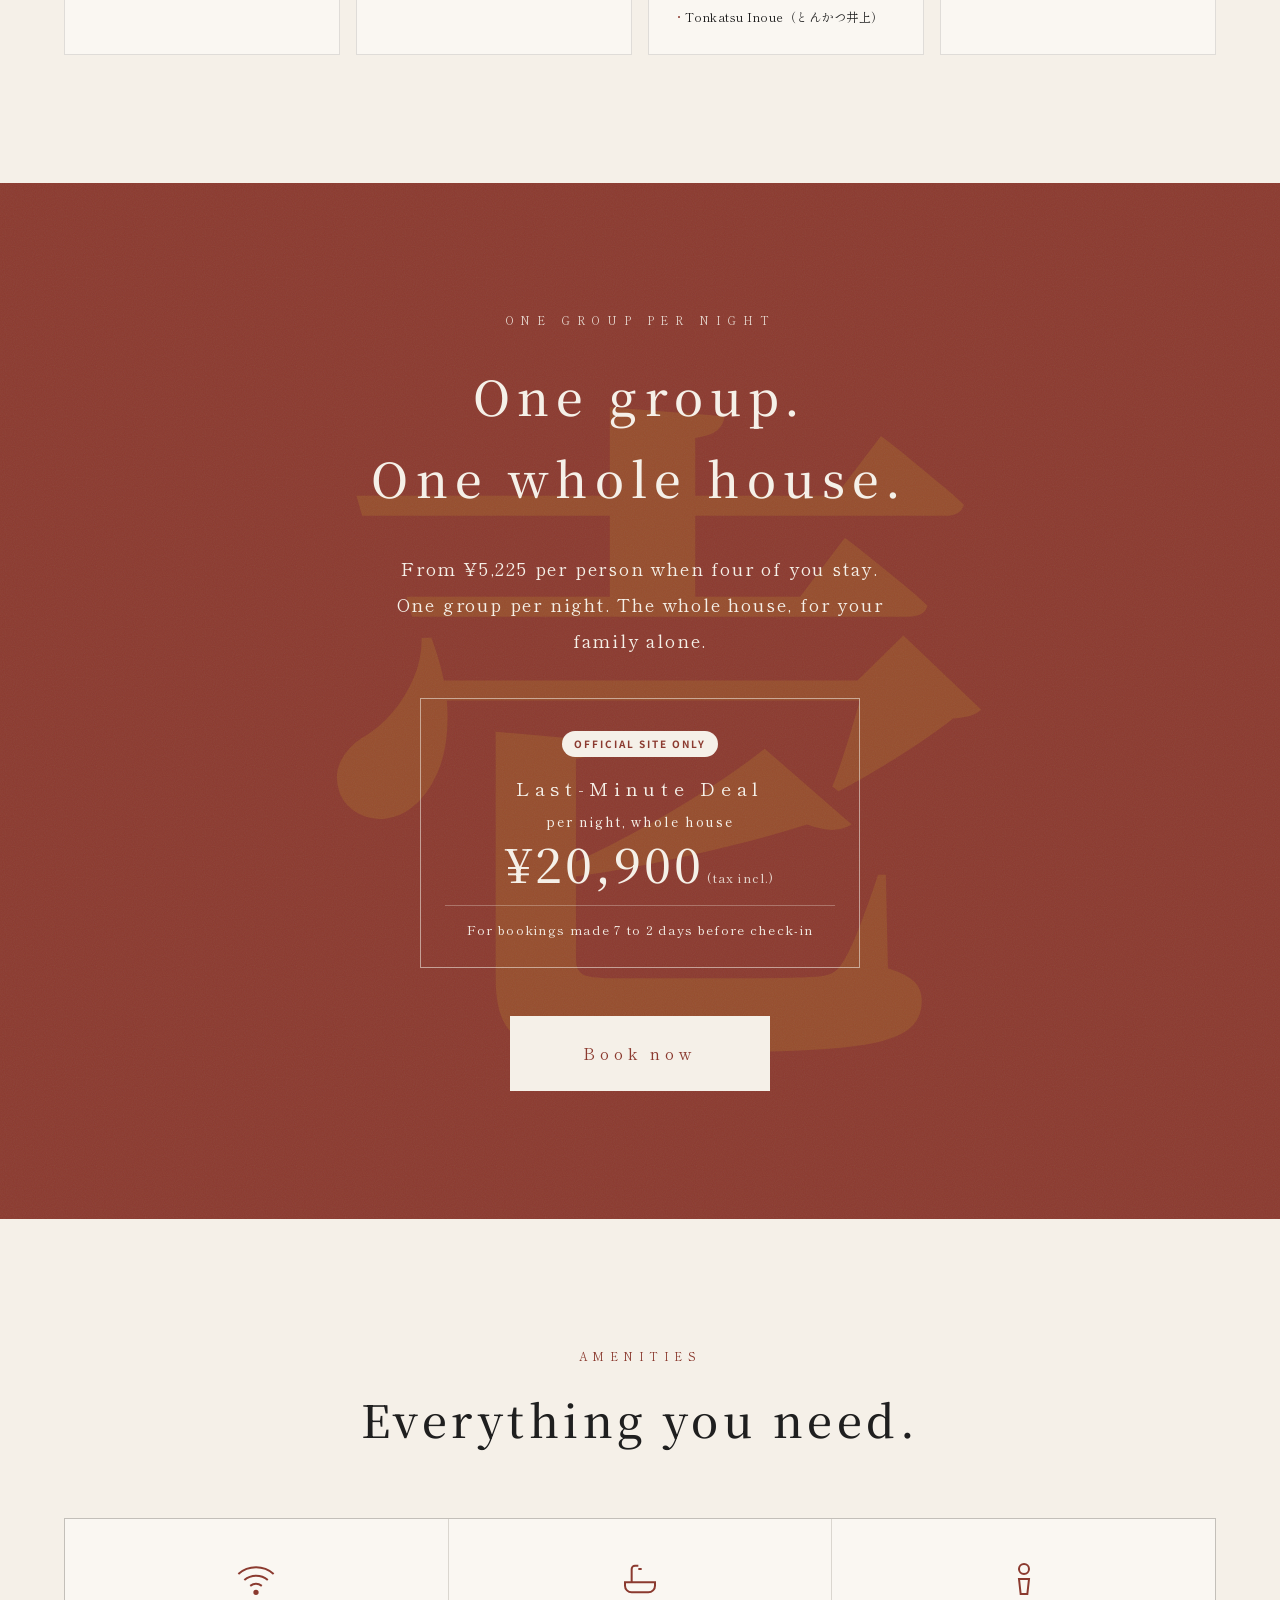
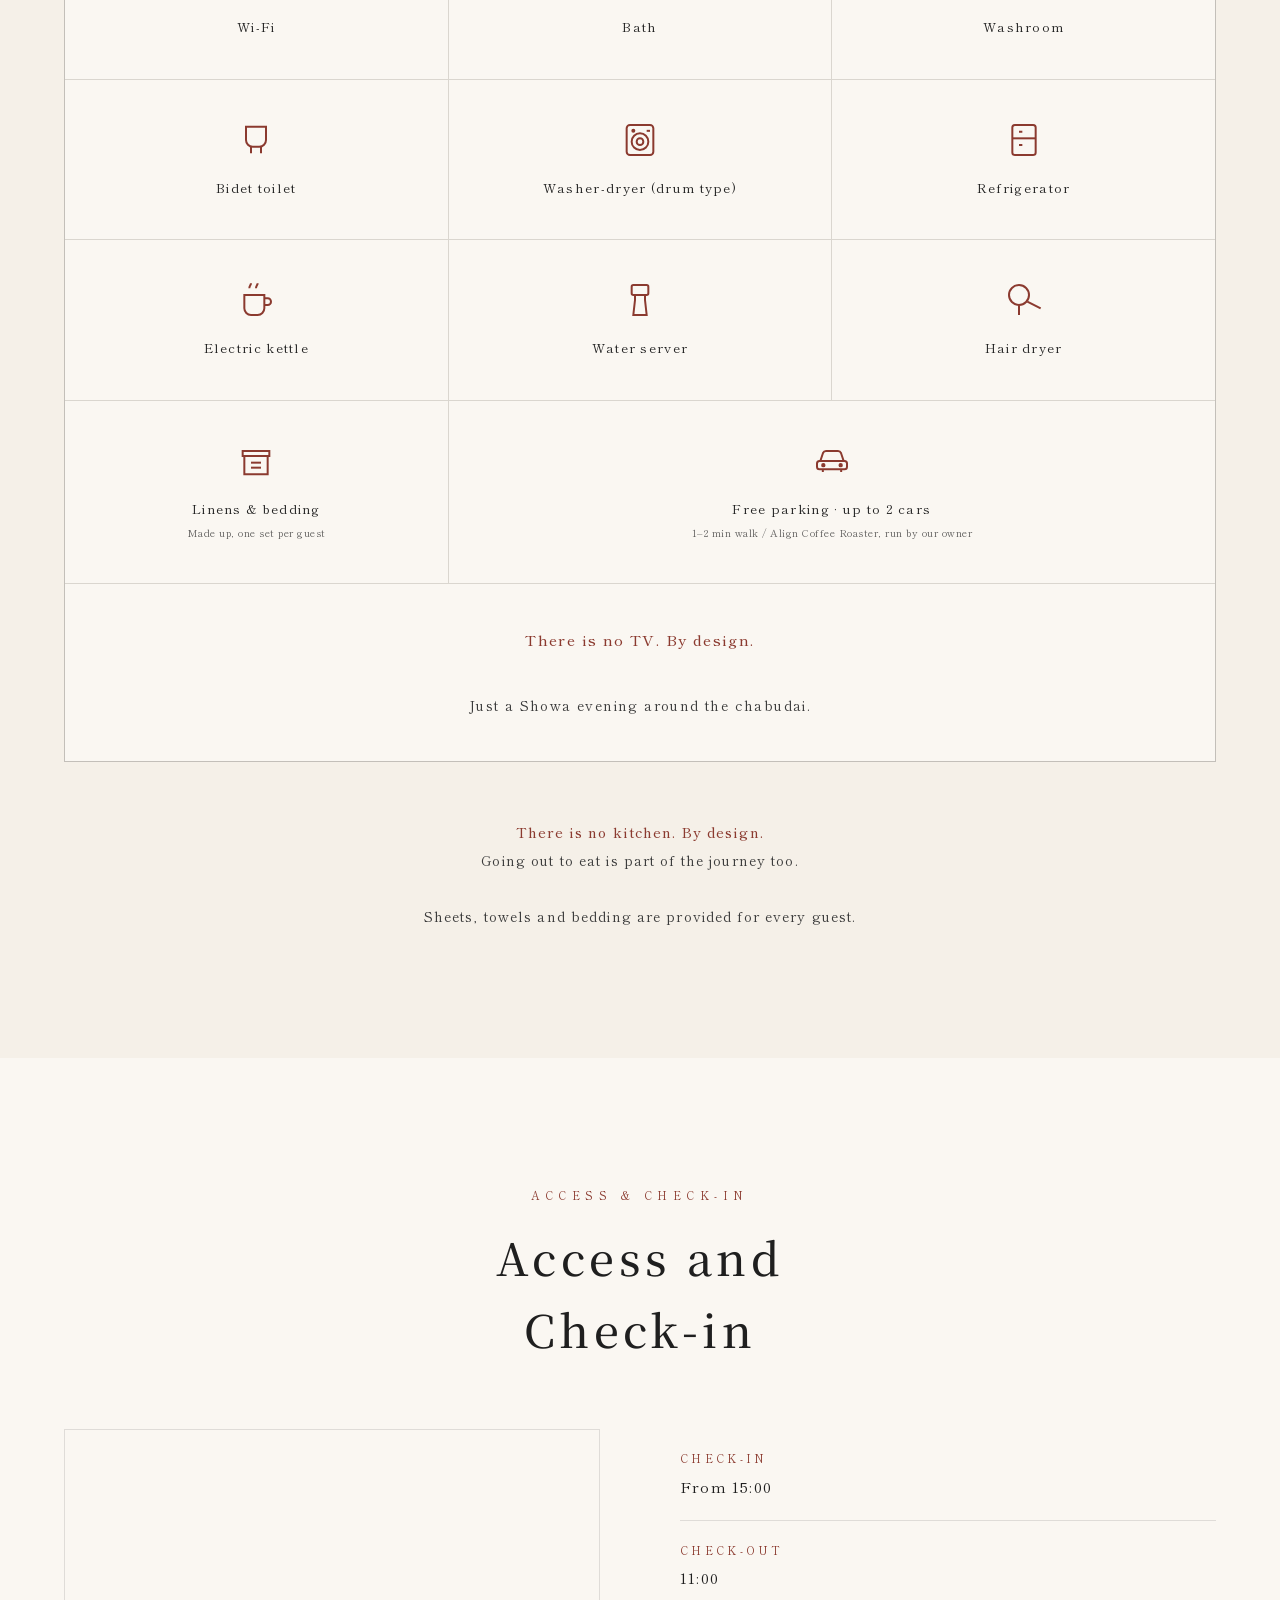
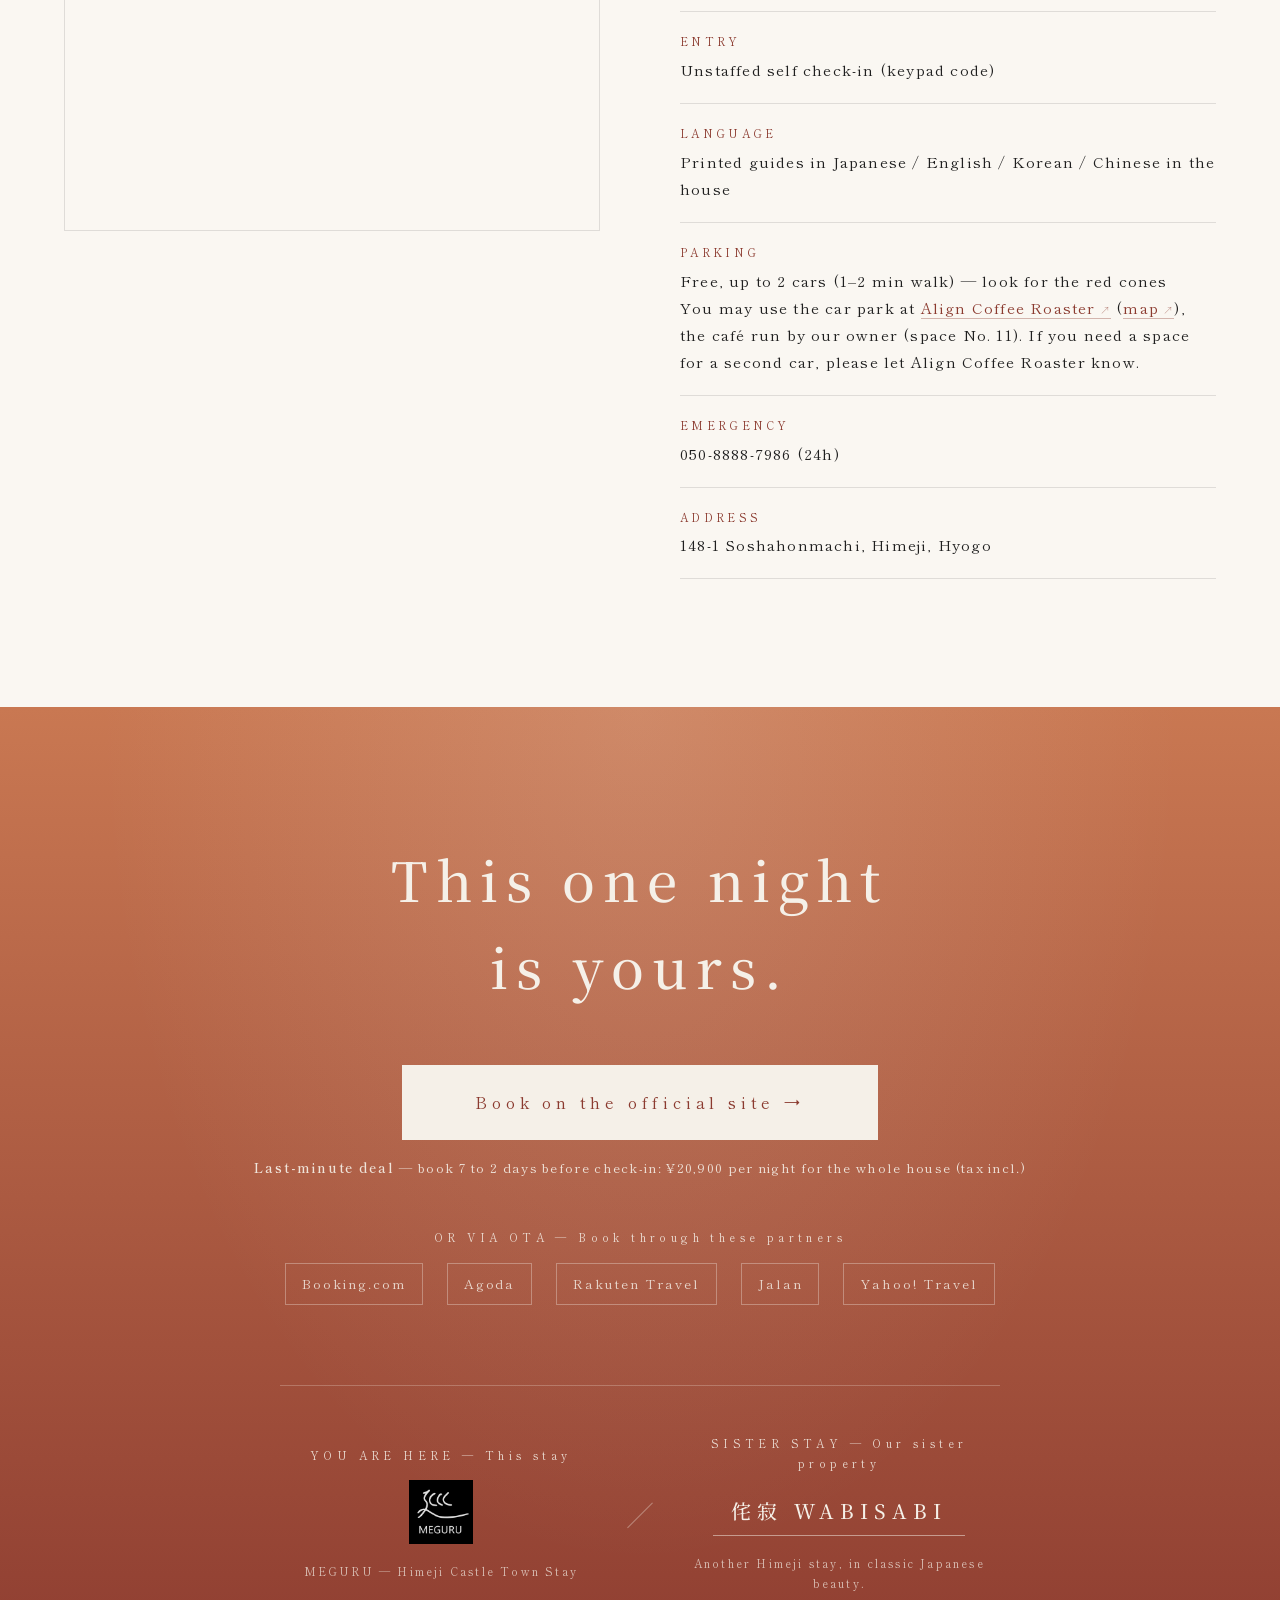
==== commit 4a05a644: "設備・備品：10枚目の写真を IMG_5607加工 に差し替え（4言語） - 10枚目を正方形に加工した版（IMG_5607_sq.jpg・1200px・約280KB）に変更 - 先に追加した縦長の " ====
--- a/en/index.html
+++ b/en/index.html
@@ -312,7 +312,7 @@
     <img src="../images/備品/IMG_5587.jpg" alt="Hair dryer" loading="lazy">
     <img src="../images/備品/IMG_5565.jpg" alt="Slippers" loading="lazy">
     <img src="../images/備品/IMG_5605.jpg" alt="Toilet" loading="lazy">
-    <img src="../images/備品/IMG_5607.jpg" alt="Telephone and tablet for check-in/check-out" loading="lazy">
+    <img src="../images/備品/IMG_5607_sq.jpg" alt="Telephone and tablet for check-in/check-out" loading="lazy">
   </div>
 
   <div class="details__more fade-in" id="detailsMoreWrap">
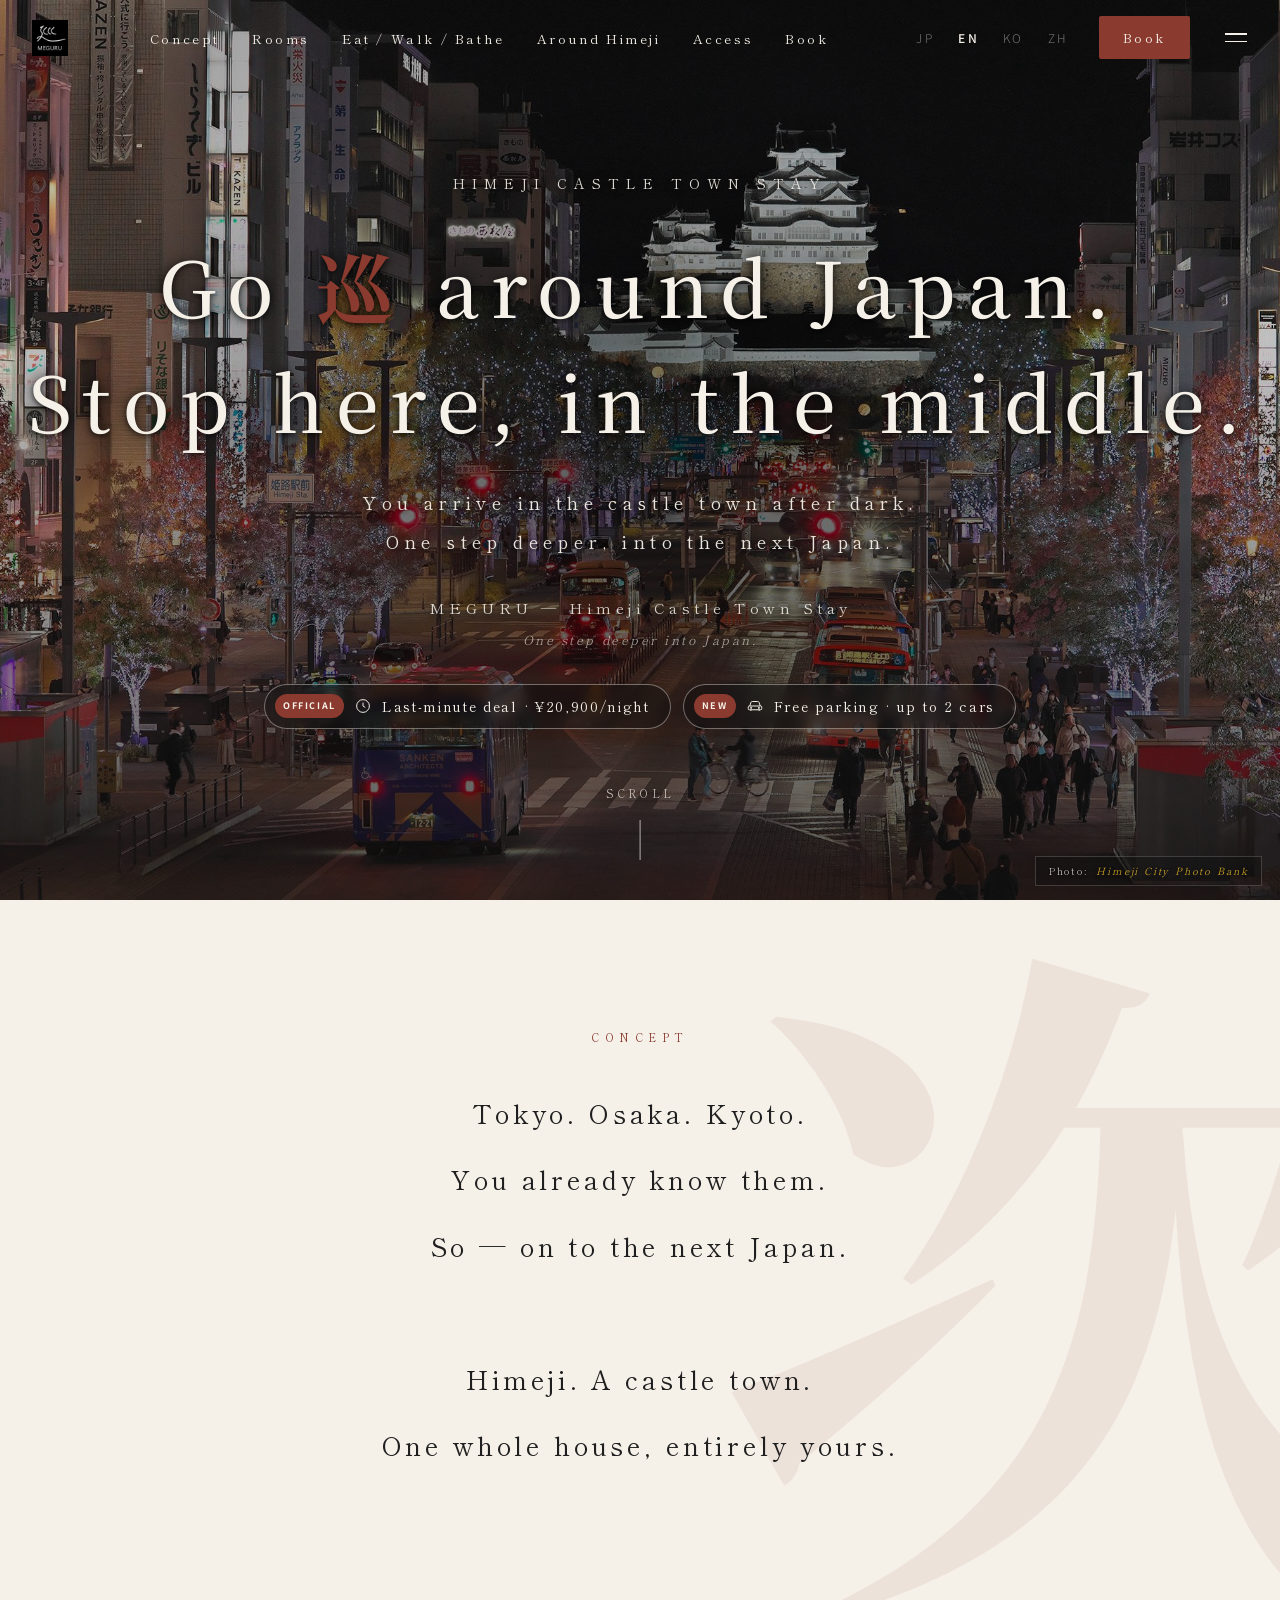
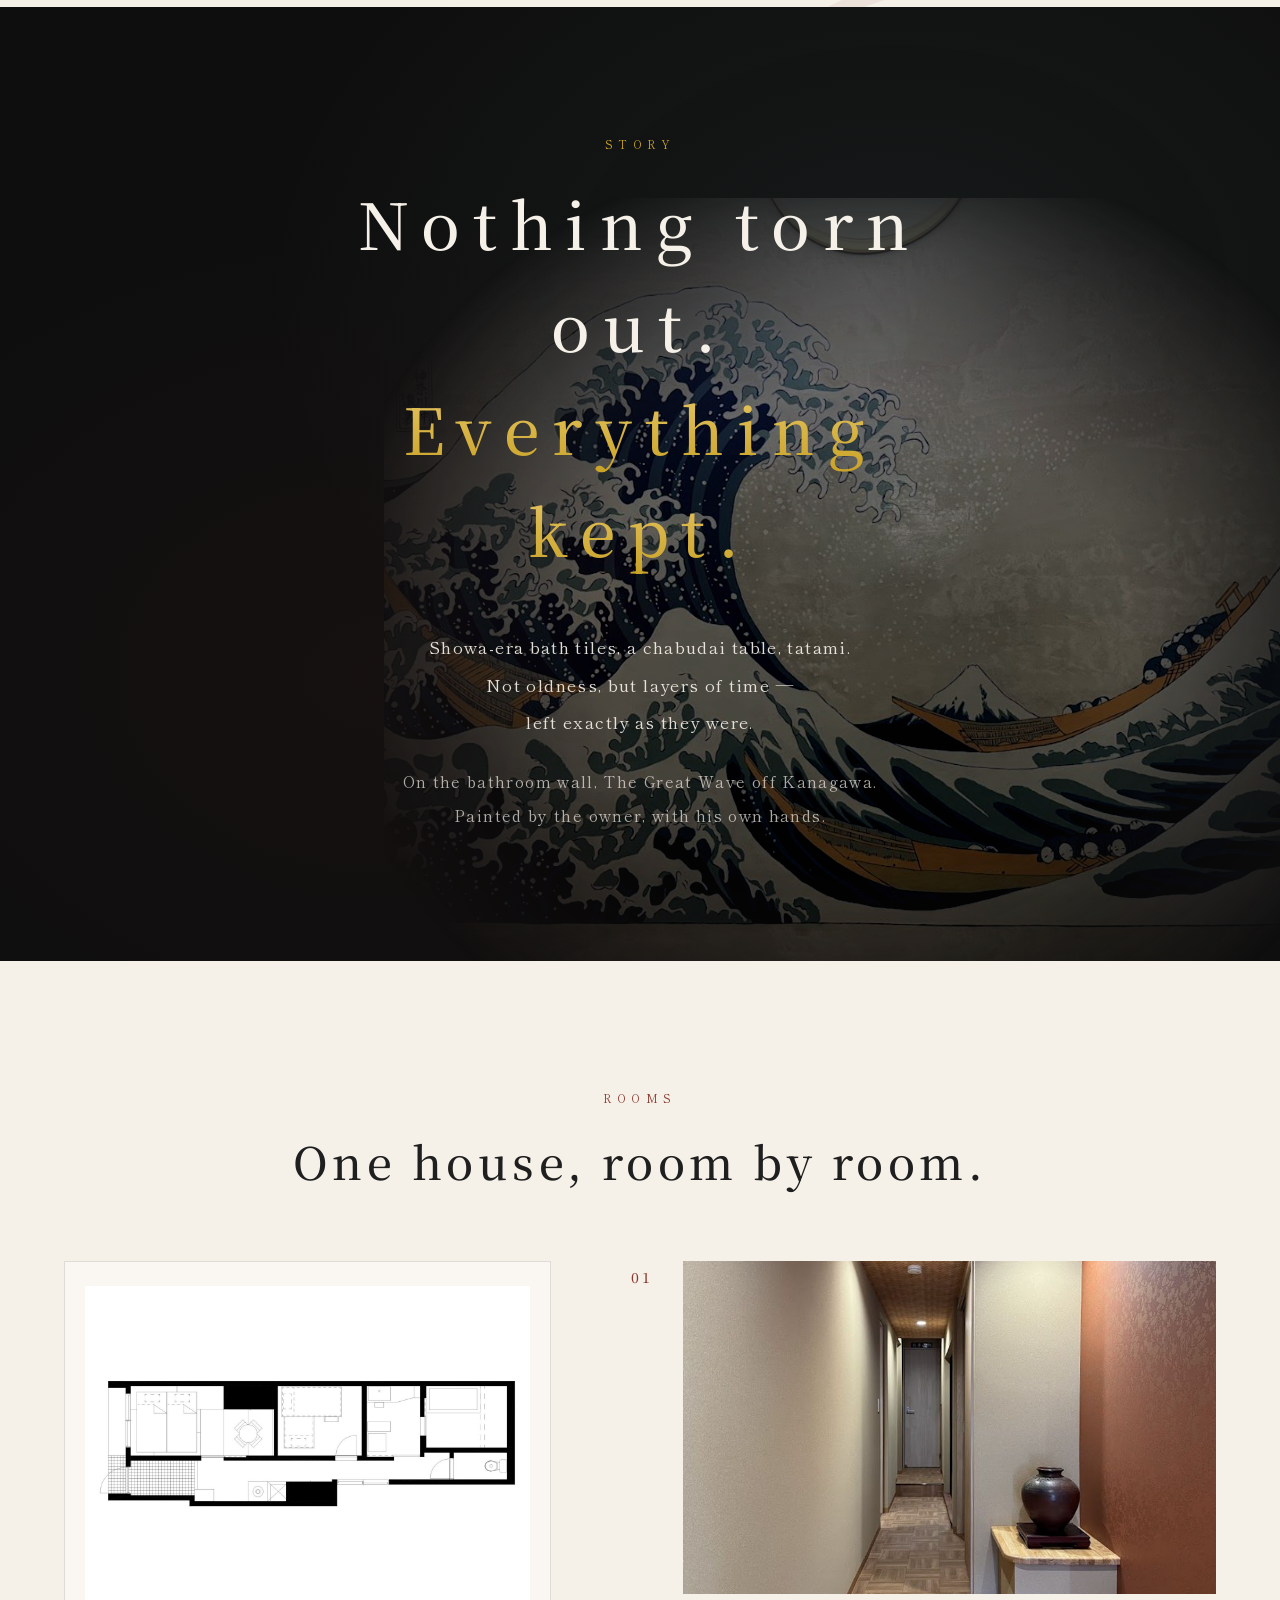
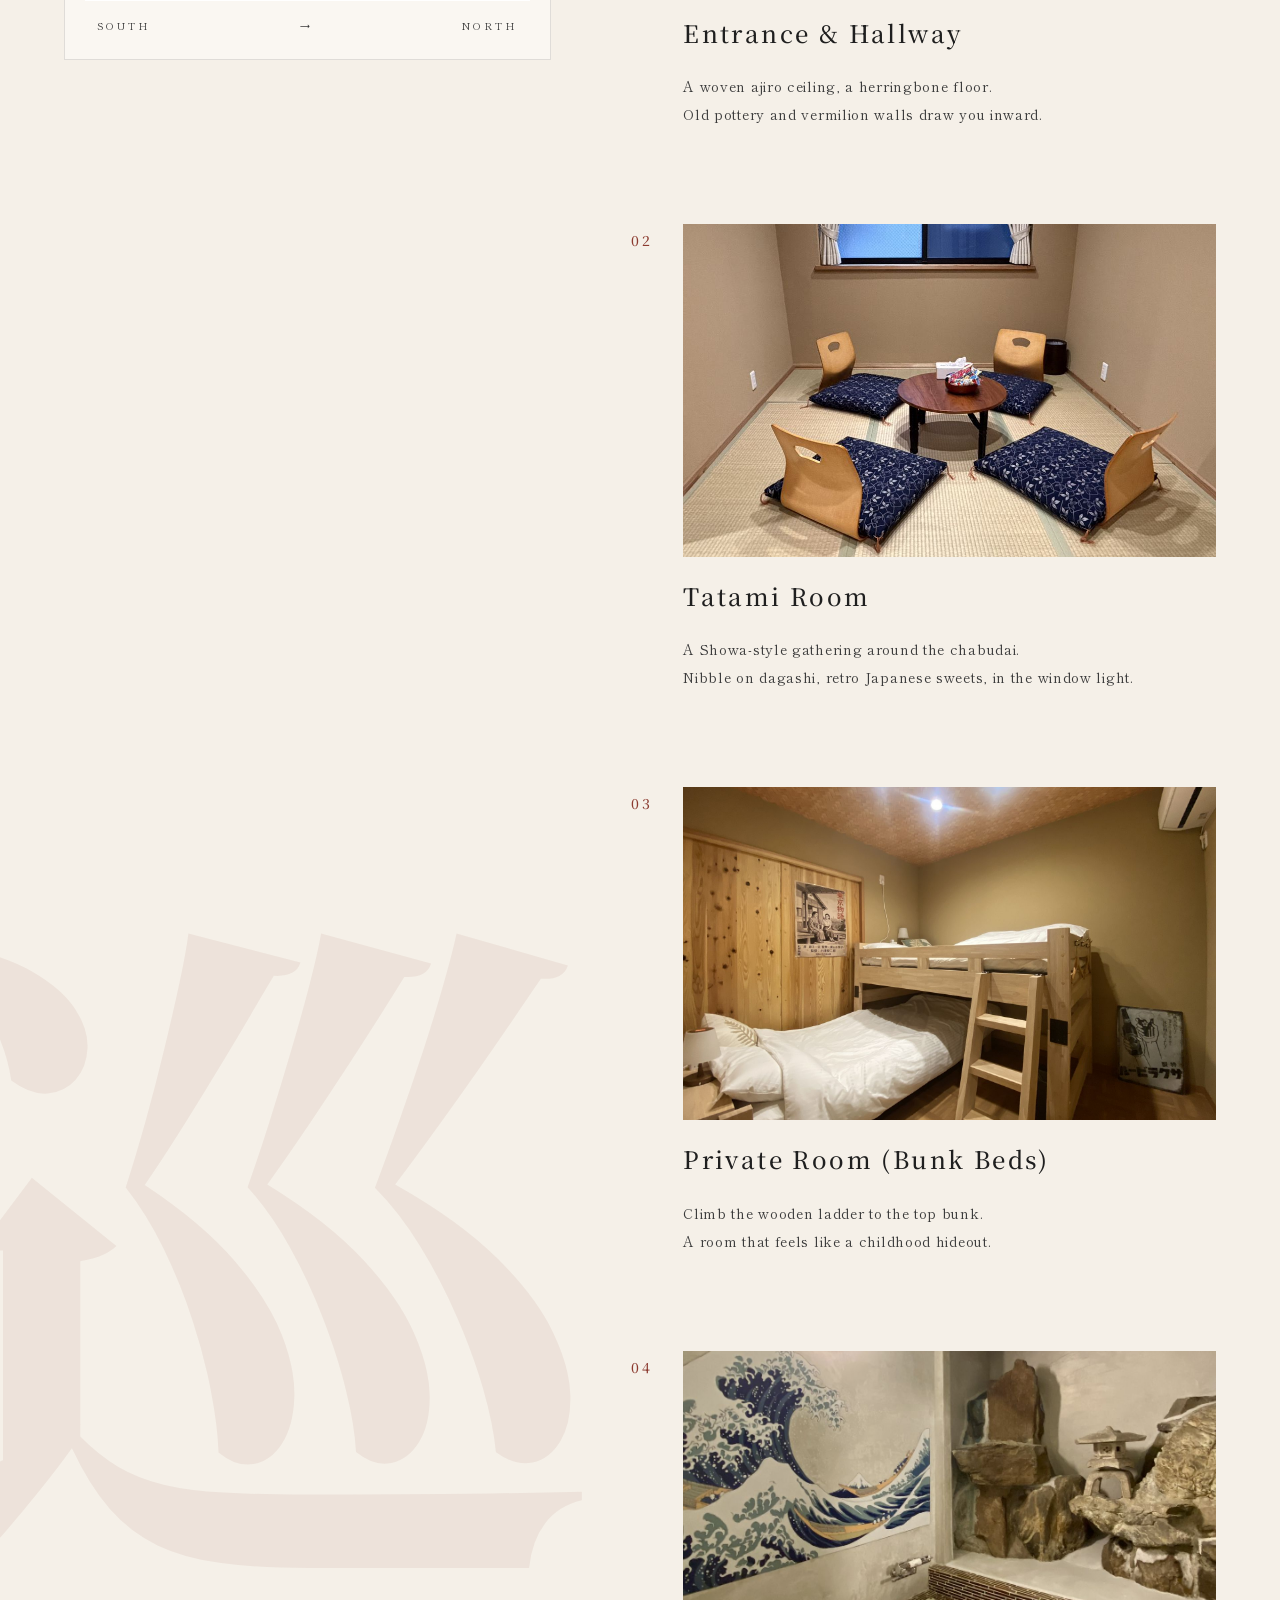
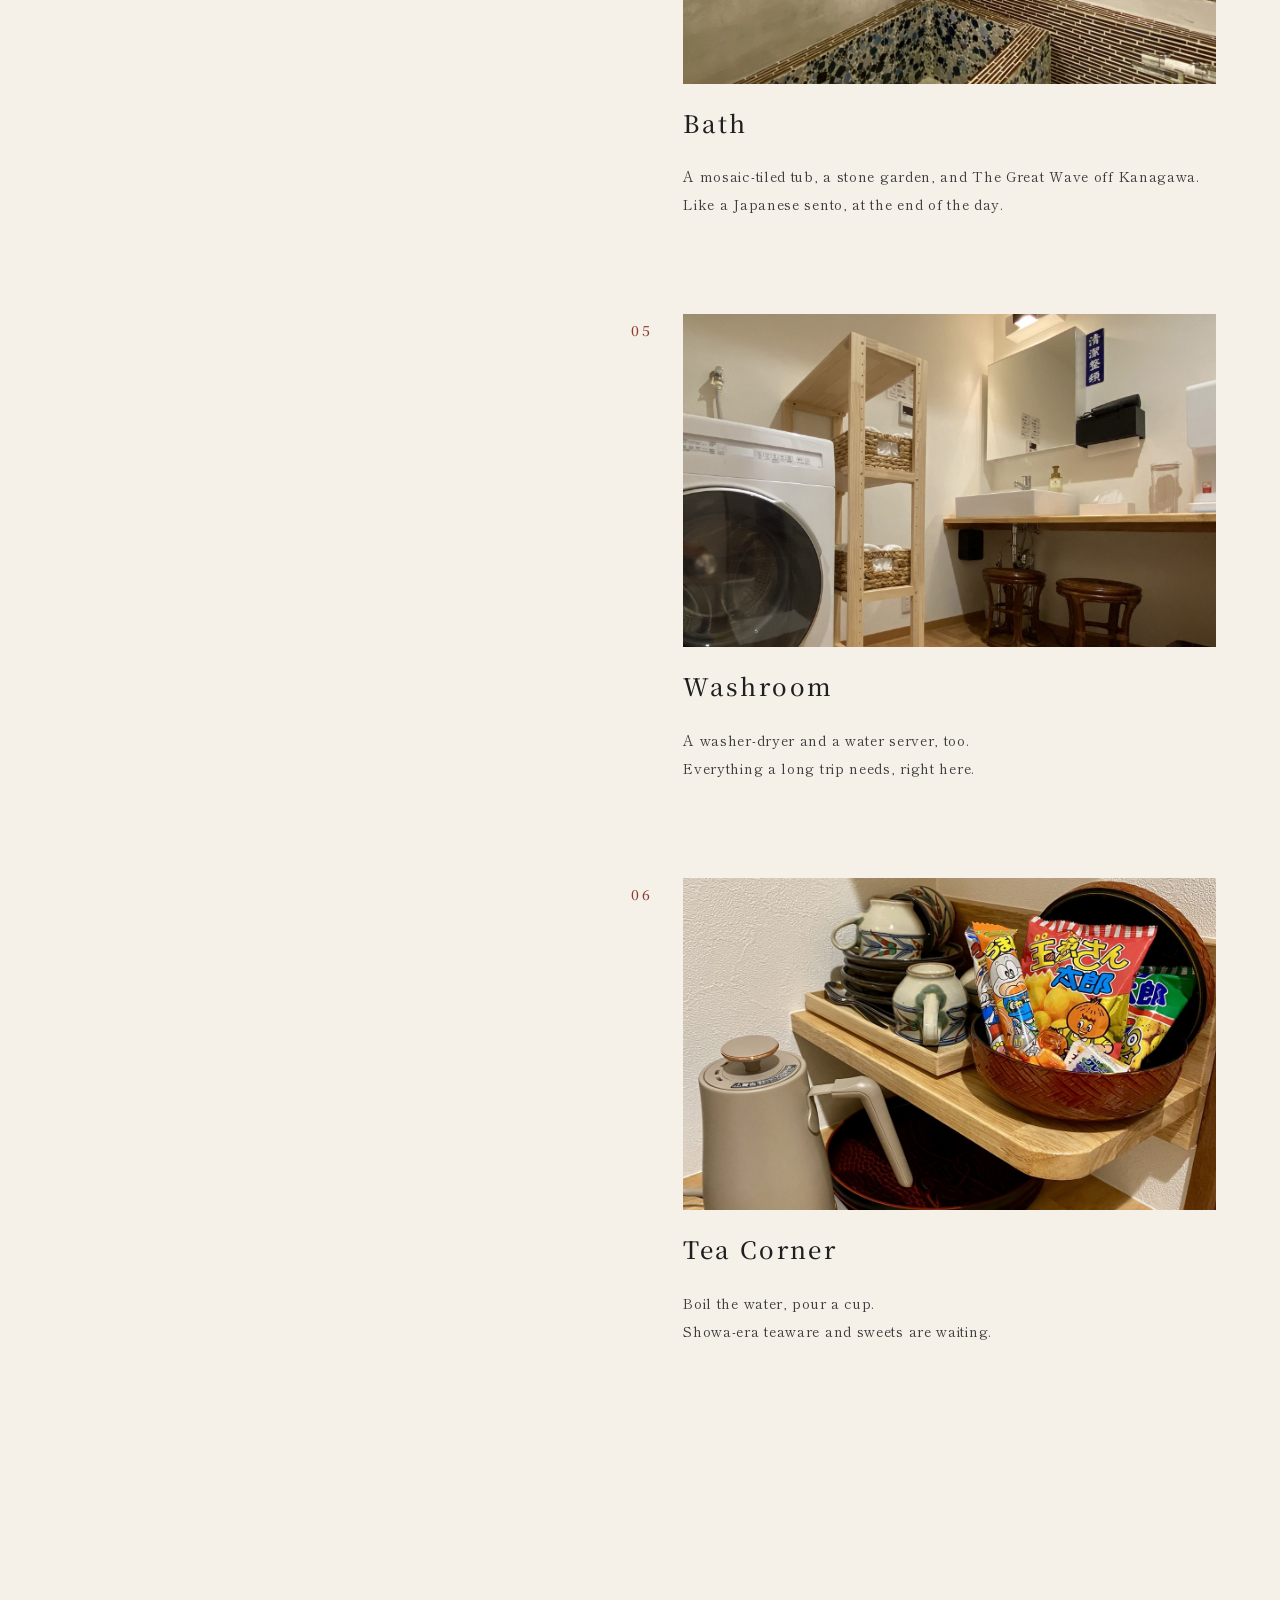
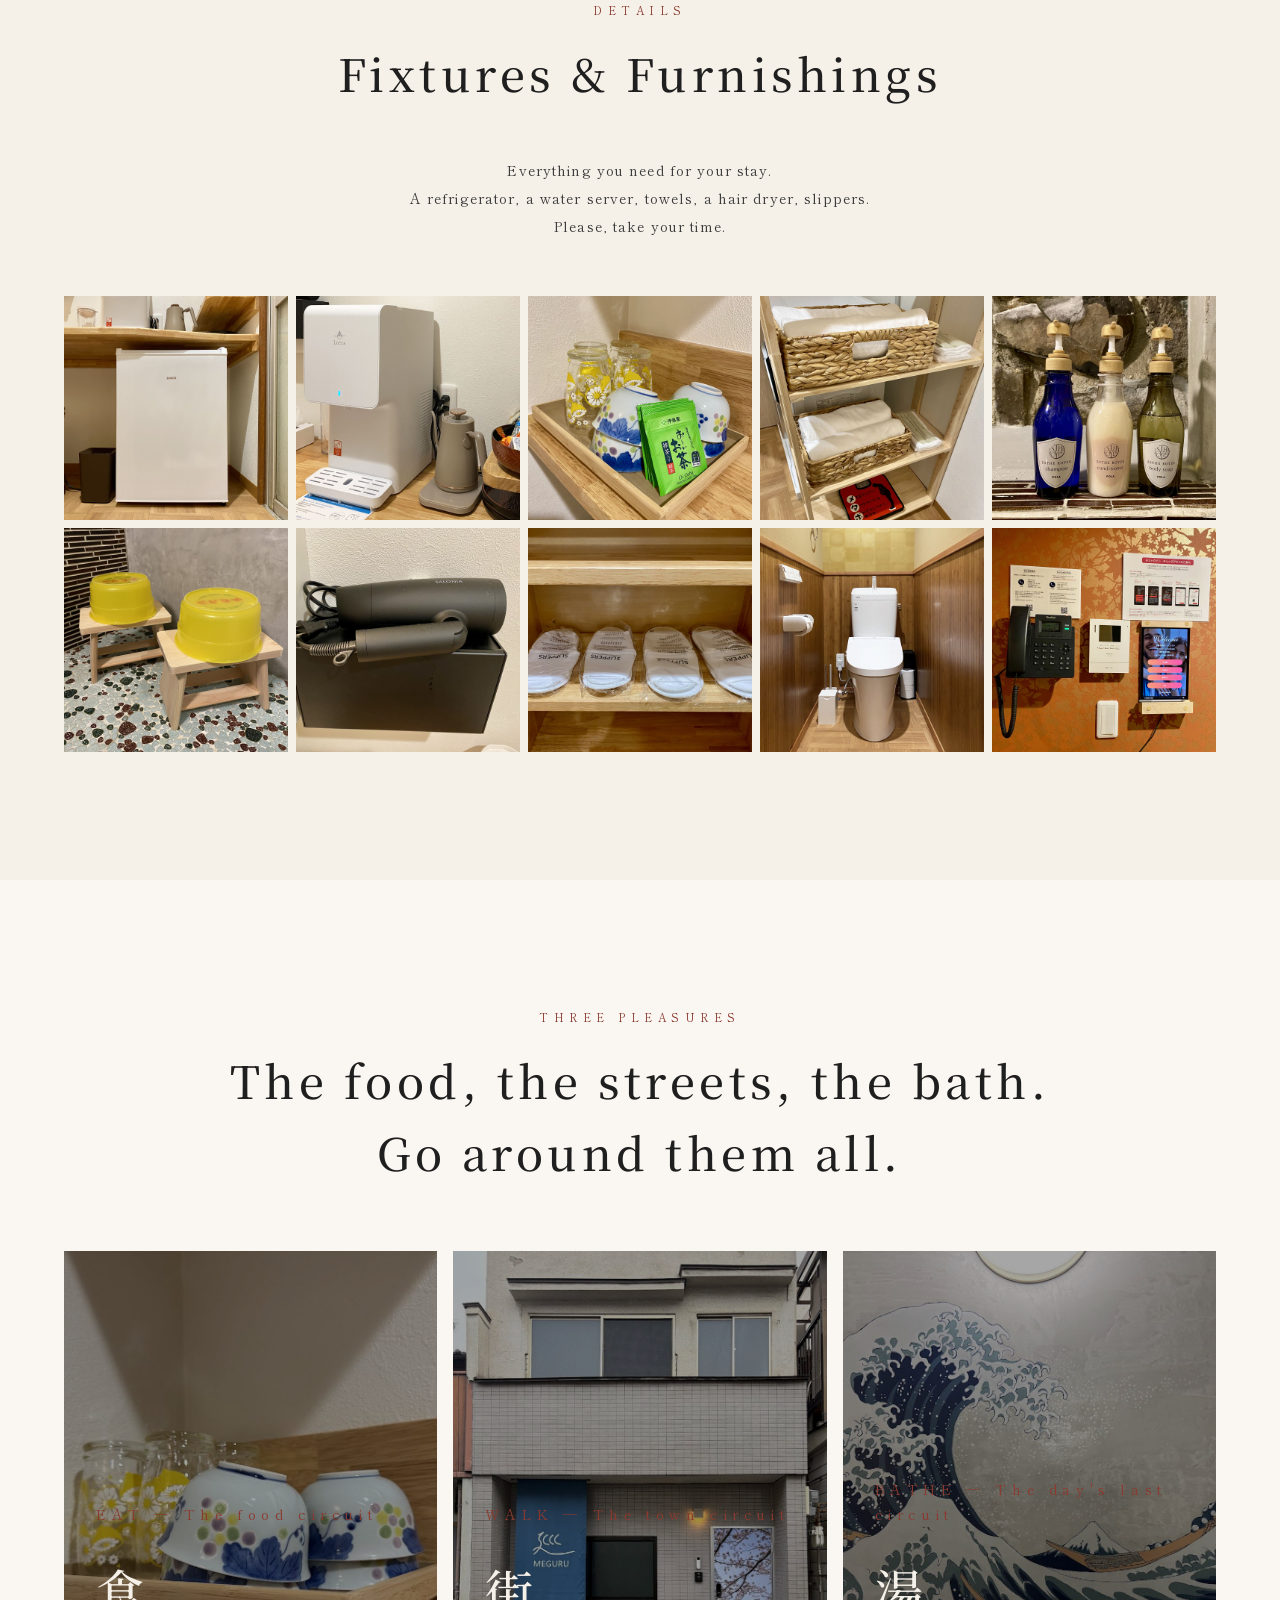
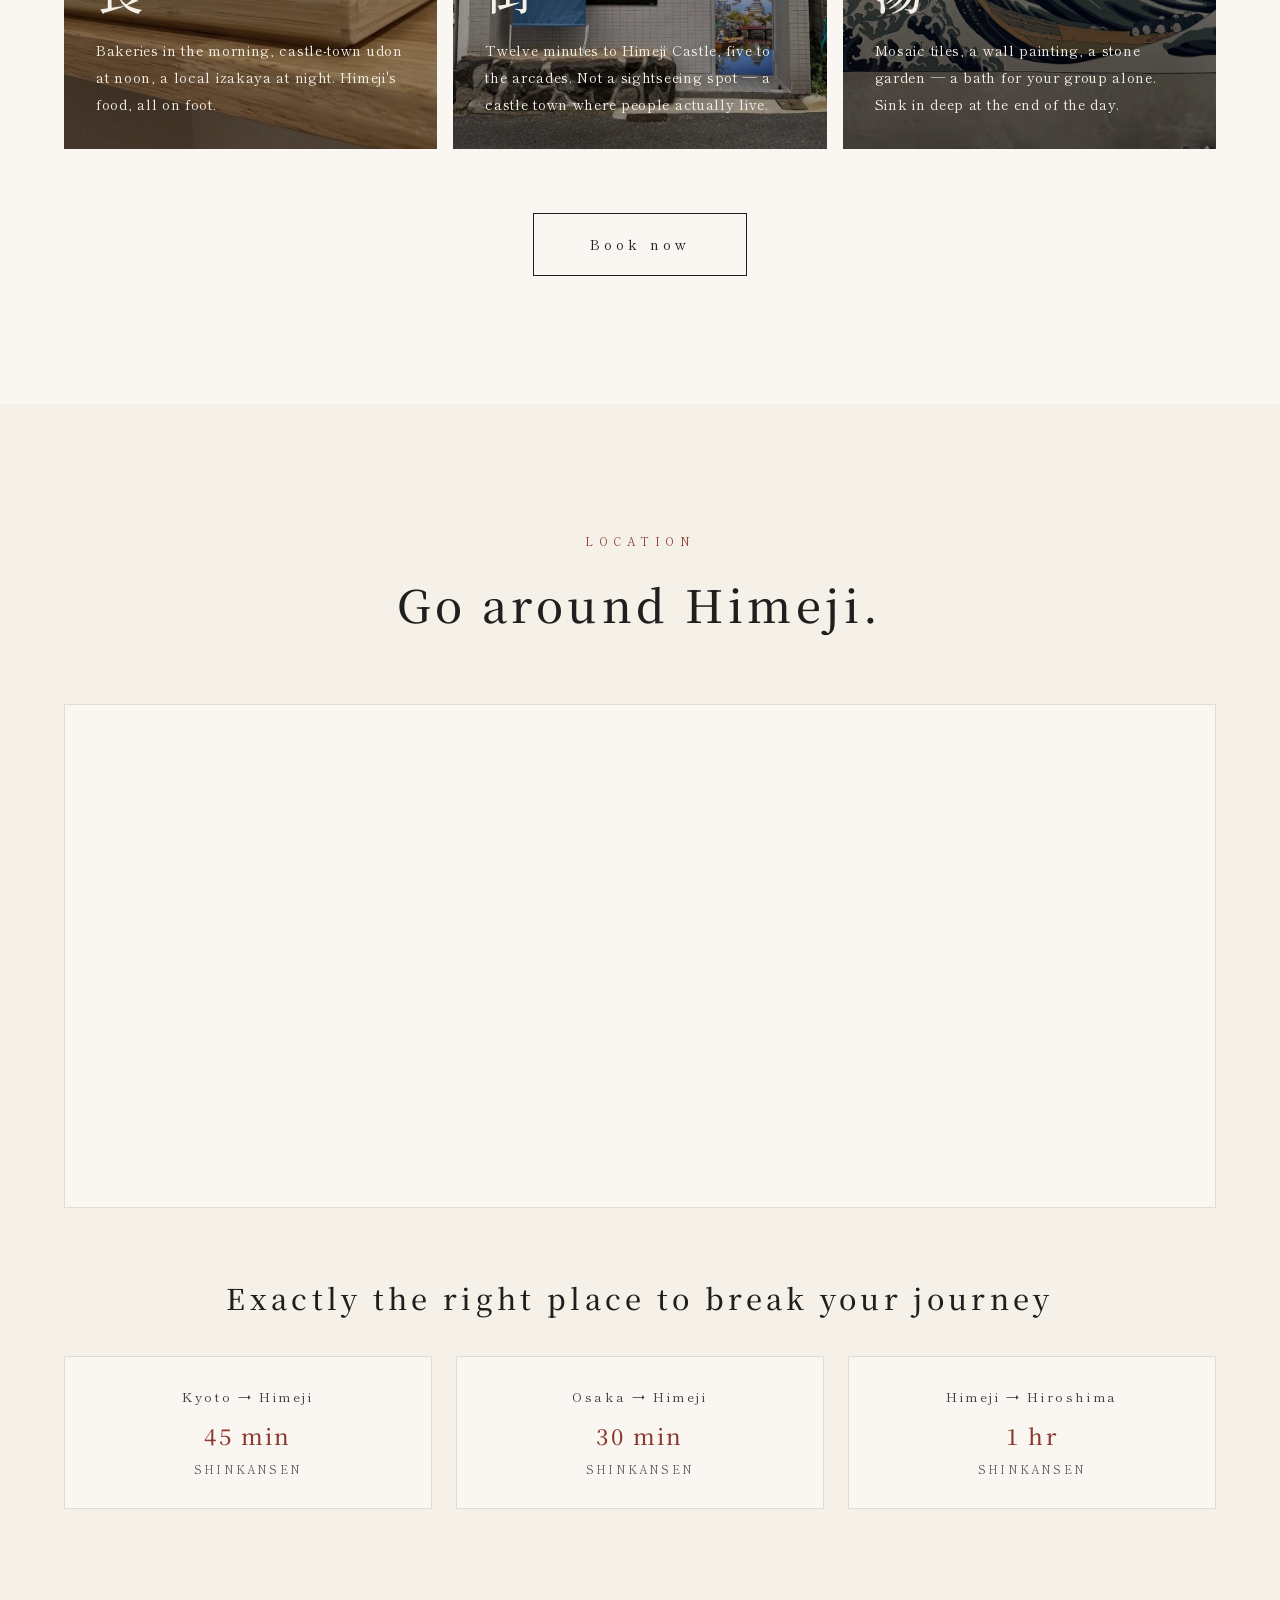
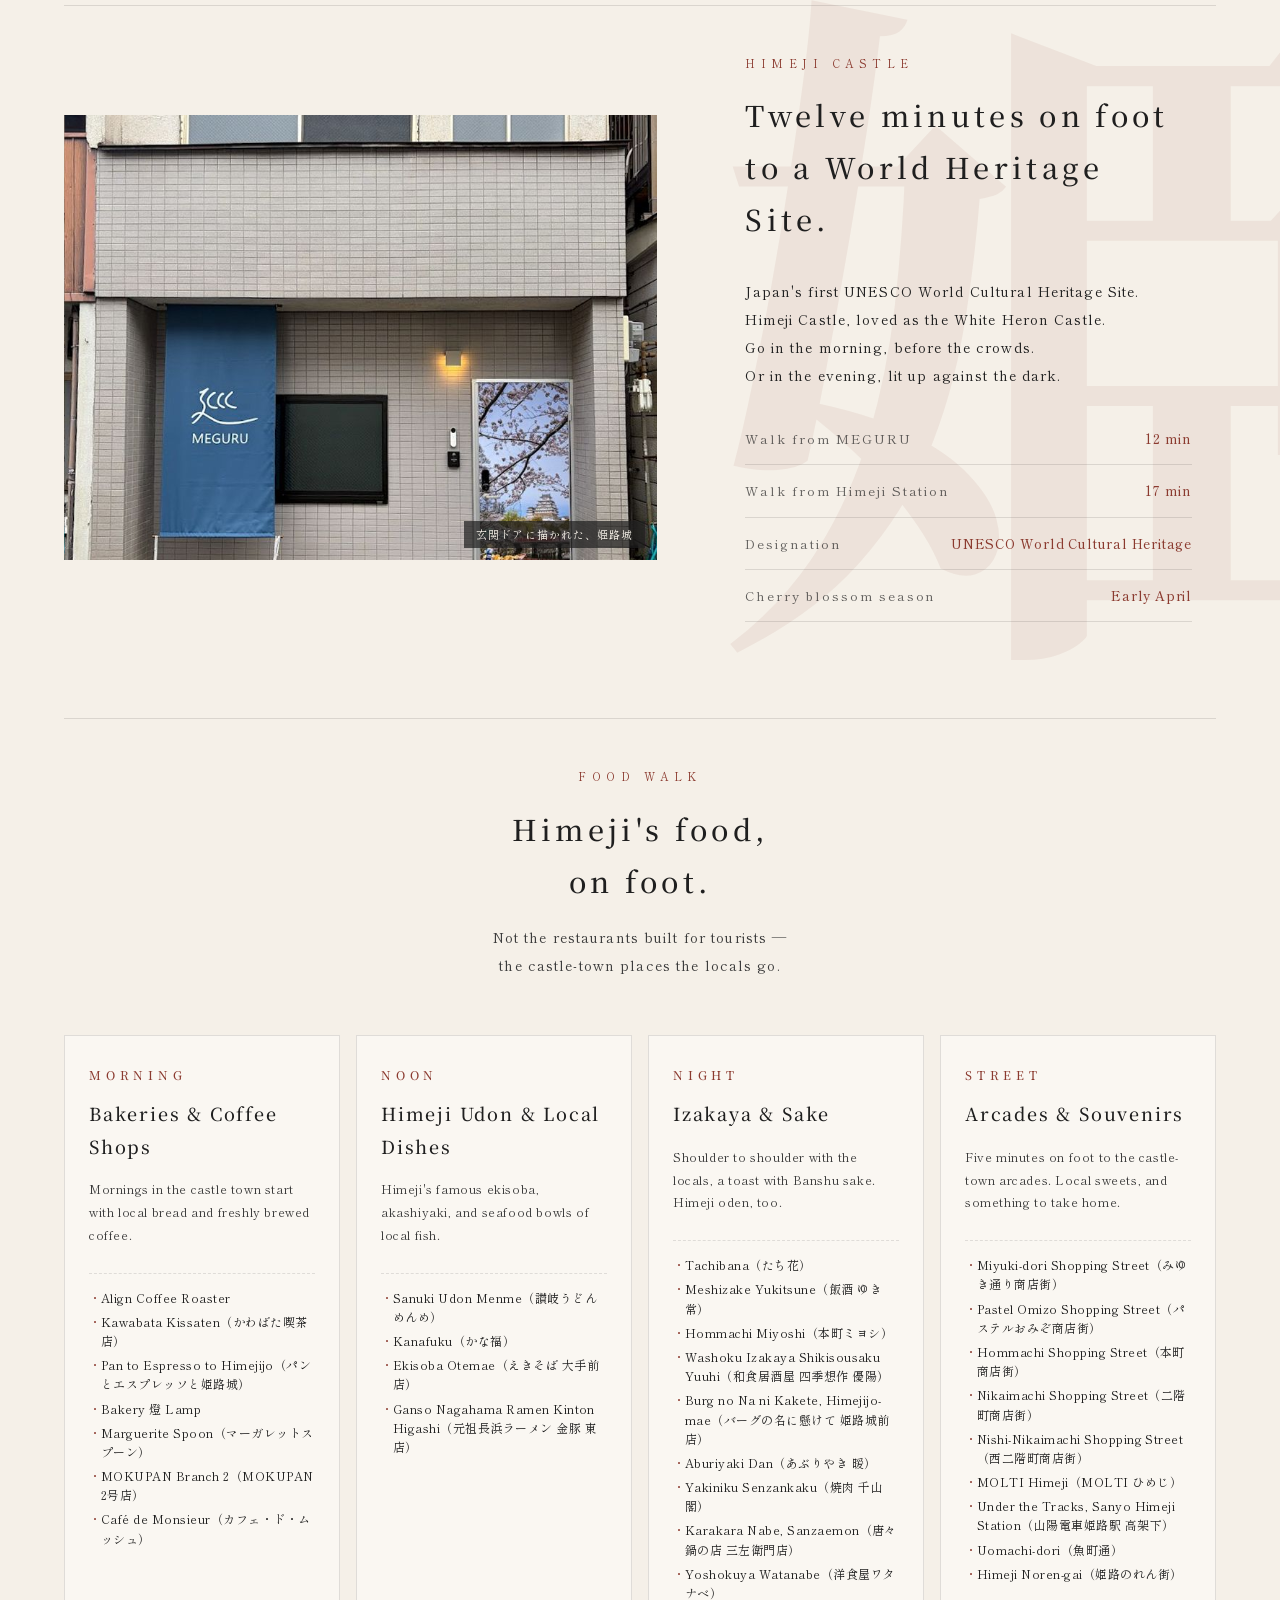
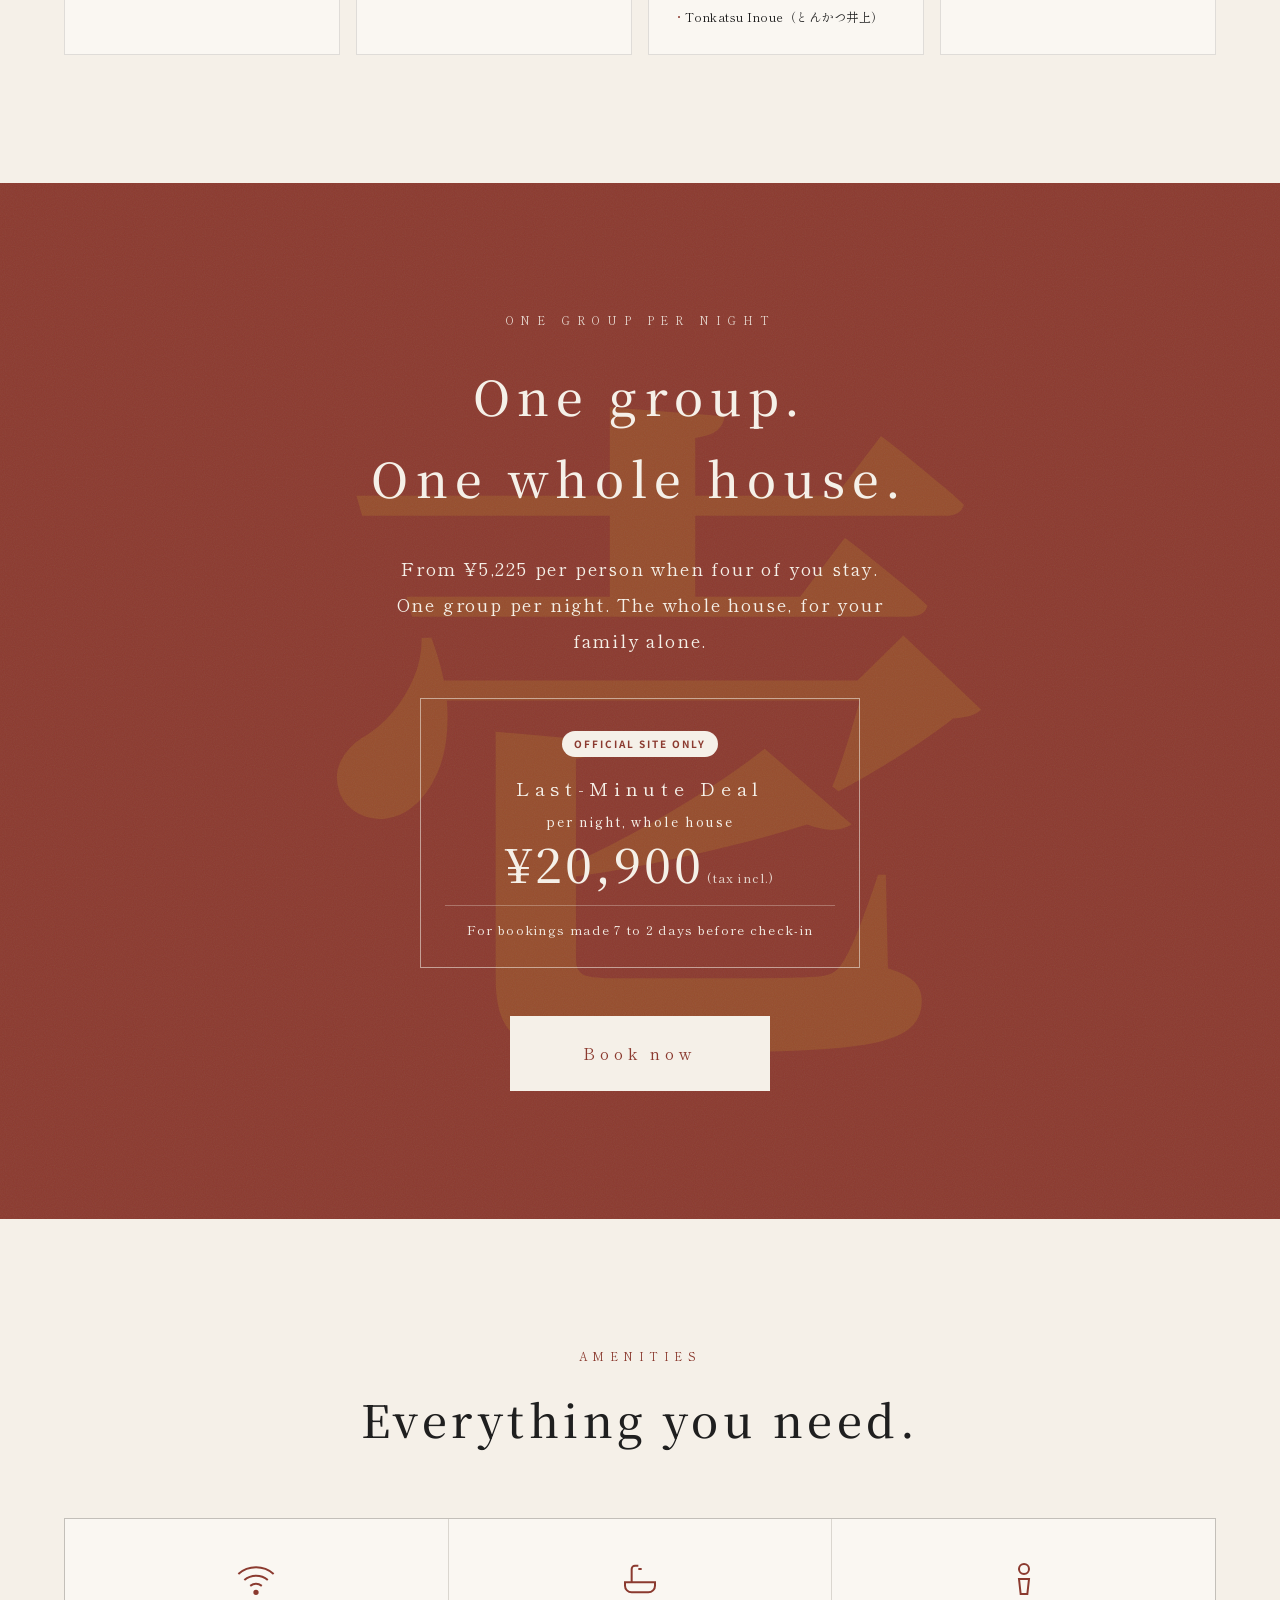
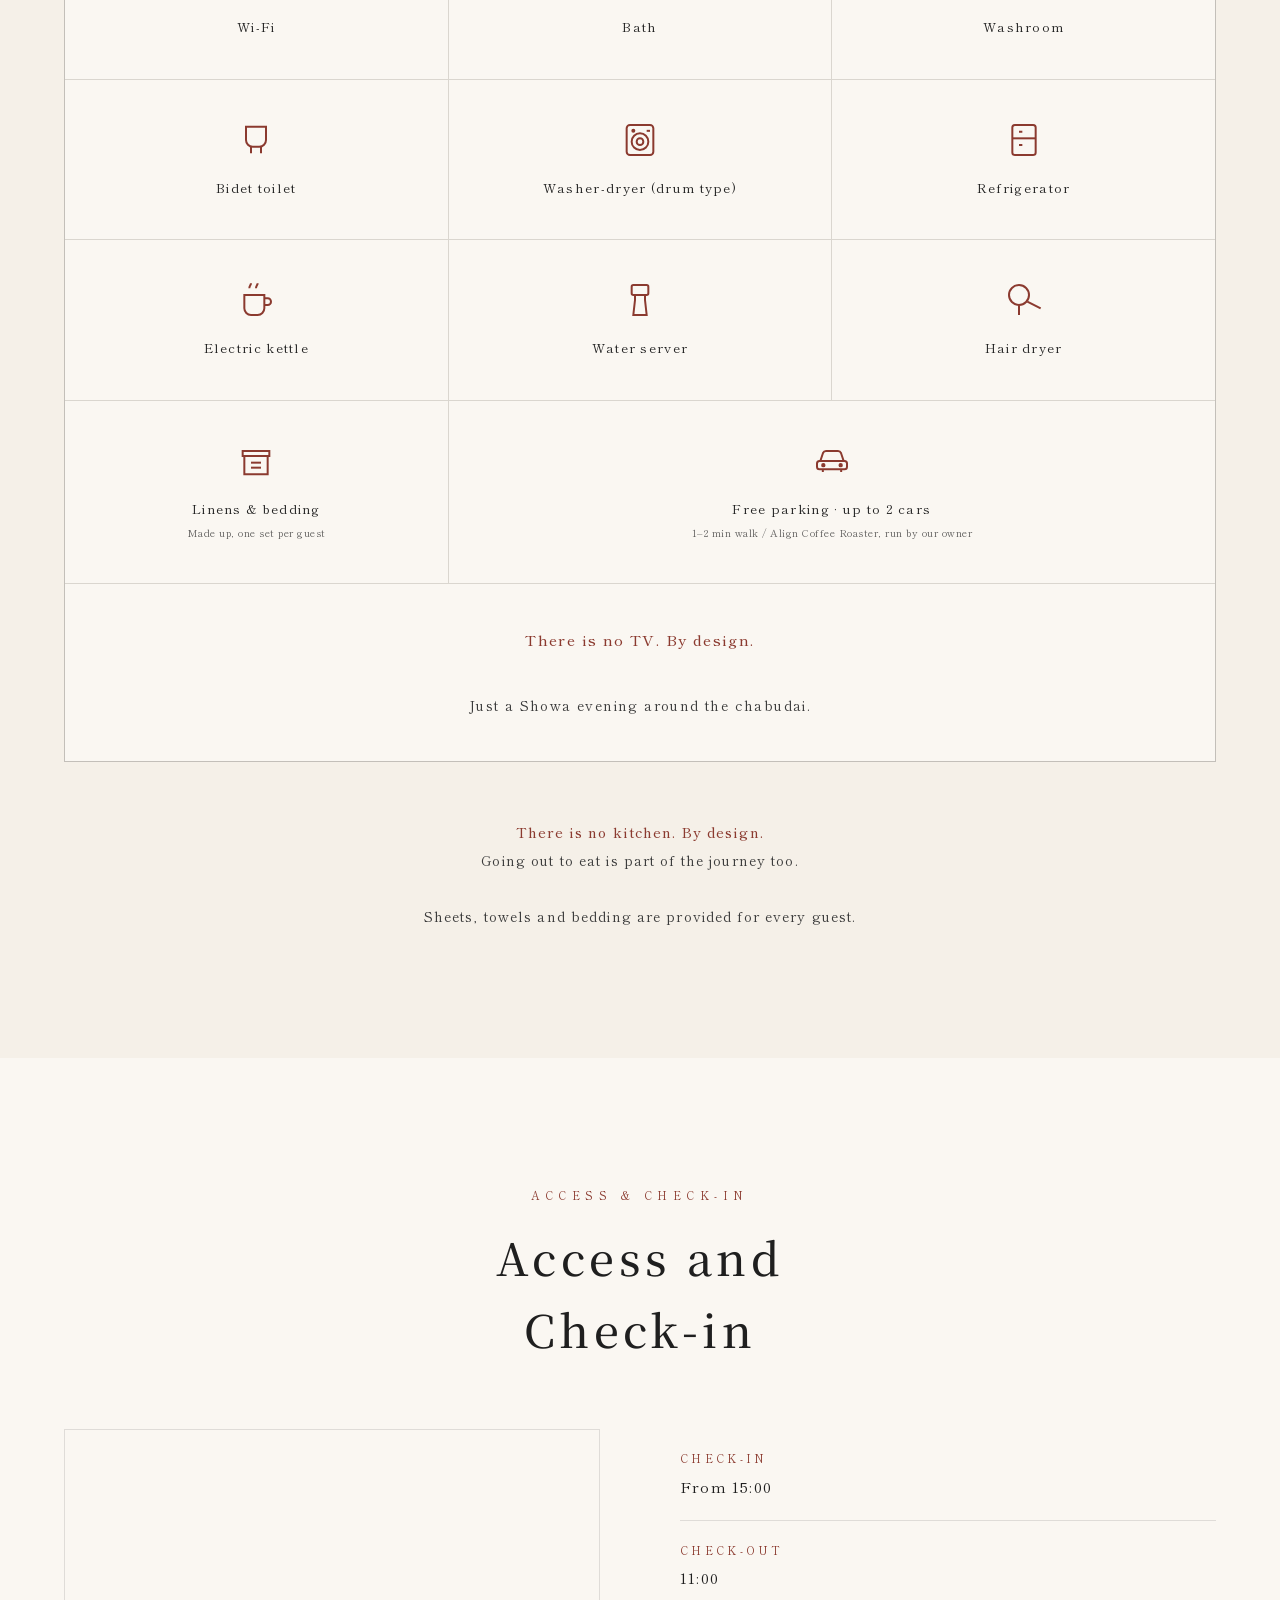
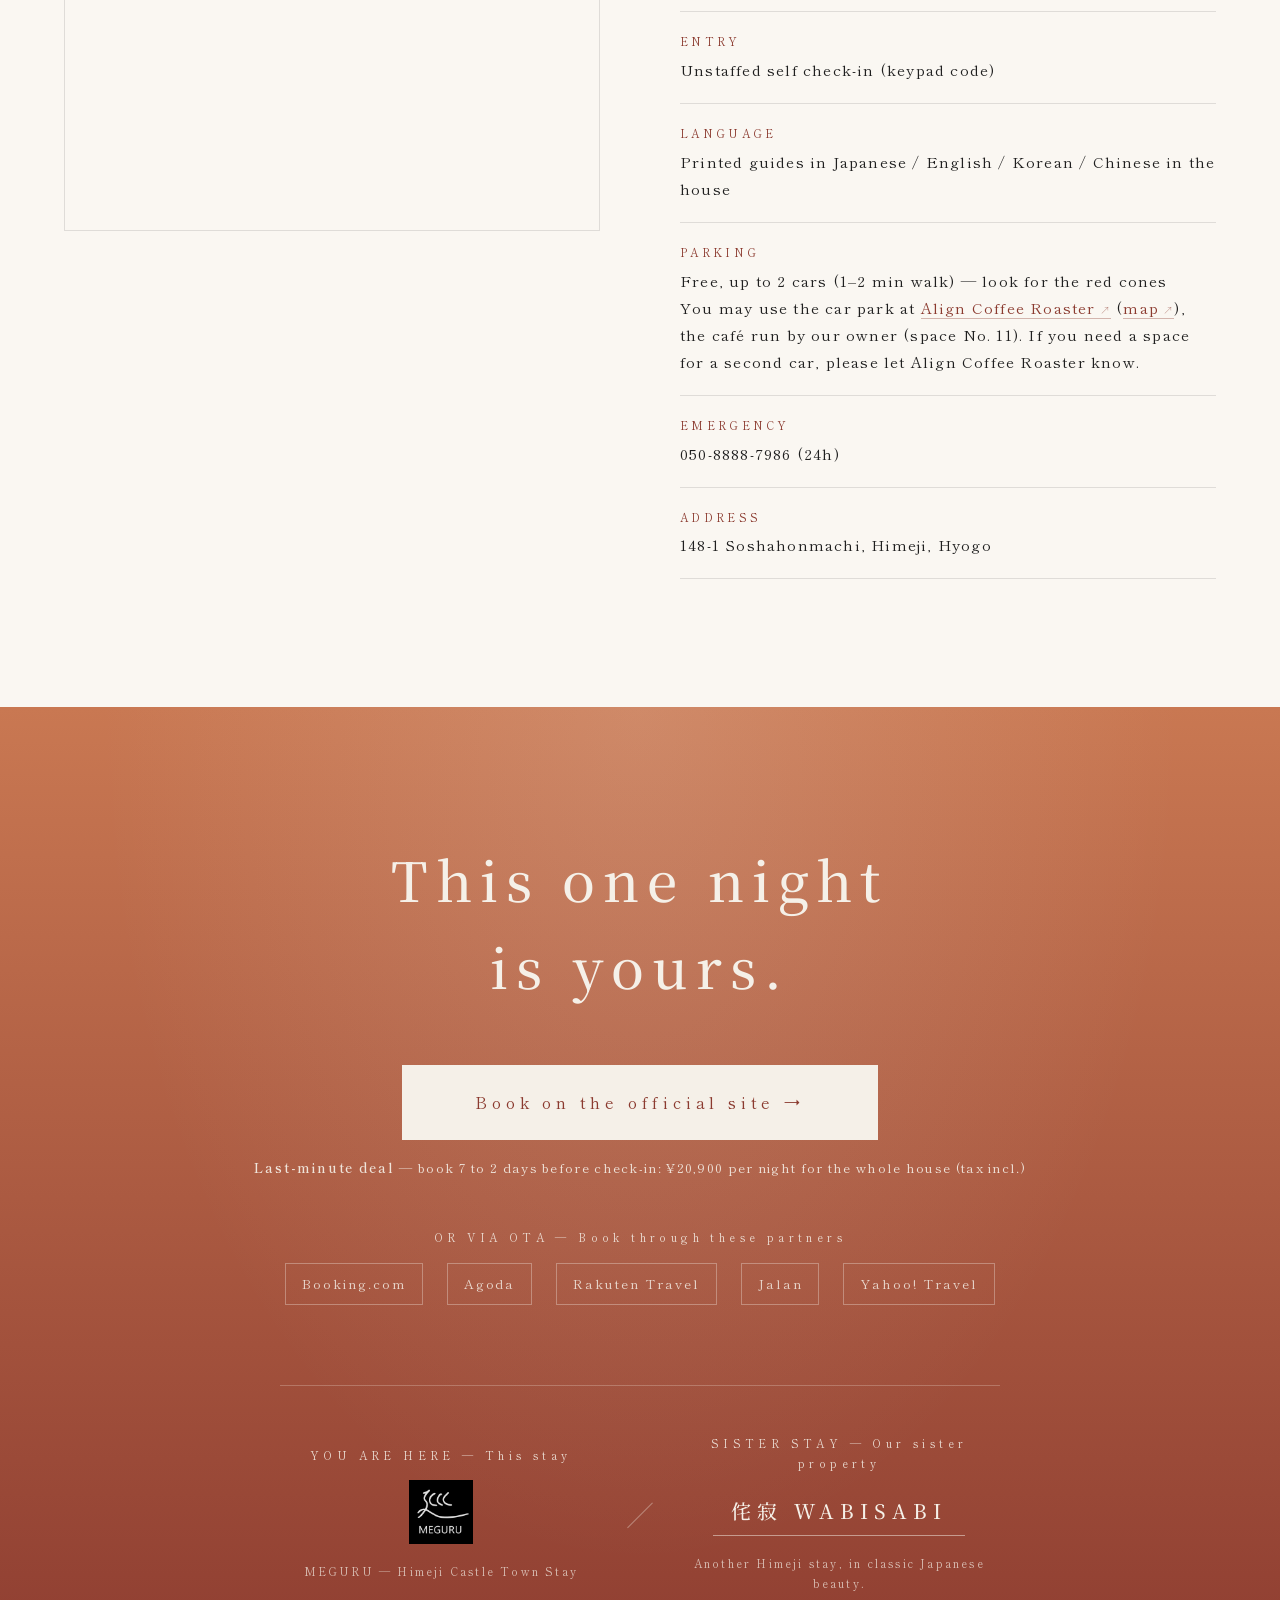
==== commit 29118ea5: "和室の写真を差し替え、見出しと説明文を変更（4言語） - 和室の写真を IMG_3798（座椅子・ちゃぶ台・駄菓子）に差し替え（16:10・約105KB） - 見出しを「和室（布団）」から「和室」に変" ====
--- a/en/index.html
+++ b/en/index.html
@@ -241,9 +241,9 @@
         <article class="scene fade-in" data-room="2">
           <div class="scene__num">02</div>
           <div class="scene__body">
-            <div class="scene__image" style="background-image:url('../images/和室/IMG_5730.jpg');"></div>
-            <h3 class="scene__title">Tatami Room (Futon)</h3>
-            <p class="scene__caption">A tatami room filled with southern light.<br>Futons and sheets are provided for every guest.</p>
+            <div class="scene__image" style="background-image:url('../images/和室/IMG_3798.jpg');"></div>
+            <h3 class="scene__title">Tatami Room</h3>
+            <p class="scene__caption">A Showa-style gathering around the chabudai.<br>Nibble on dagashi, retro Japanese sweets, in the window light.</p>
           </div>
         </article>
 
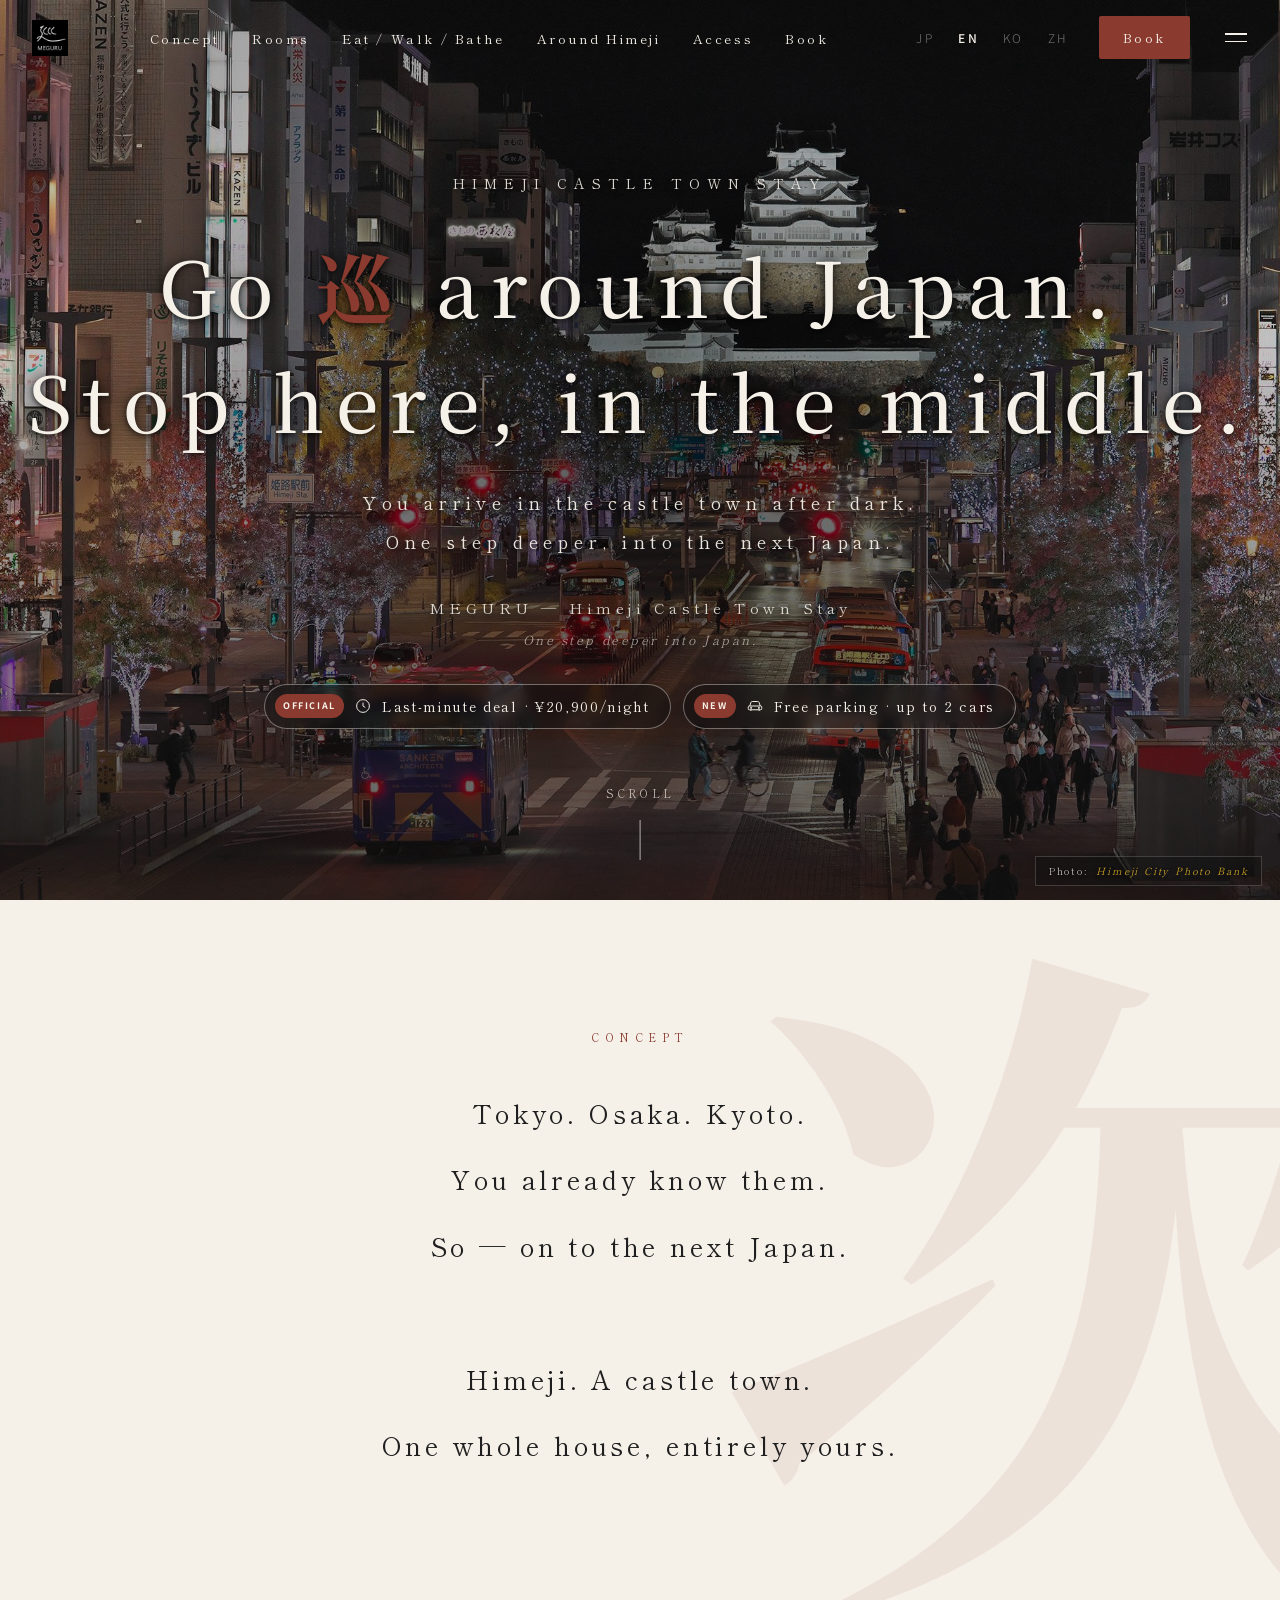
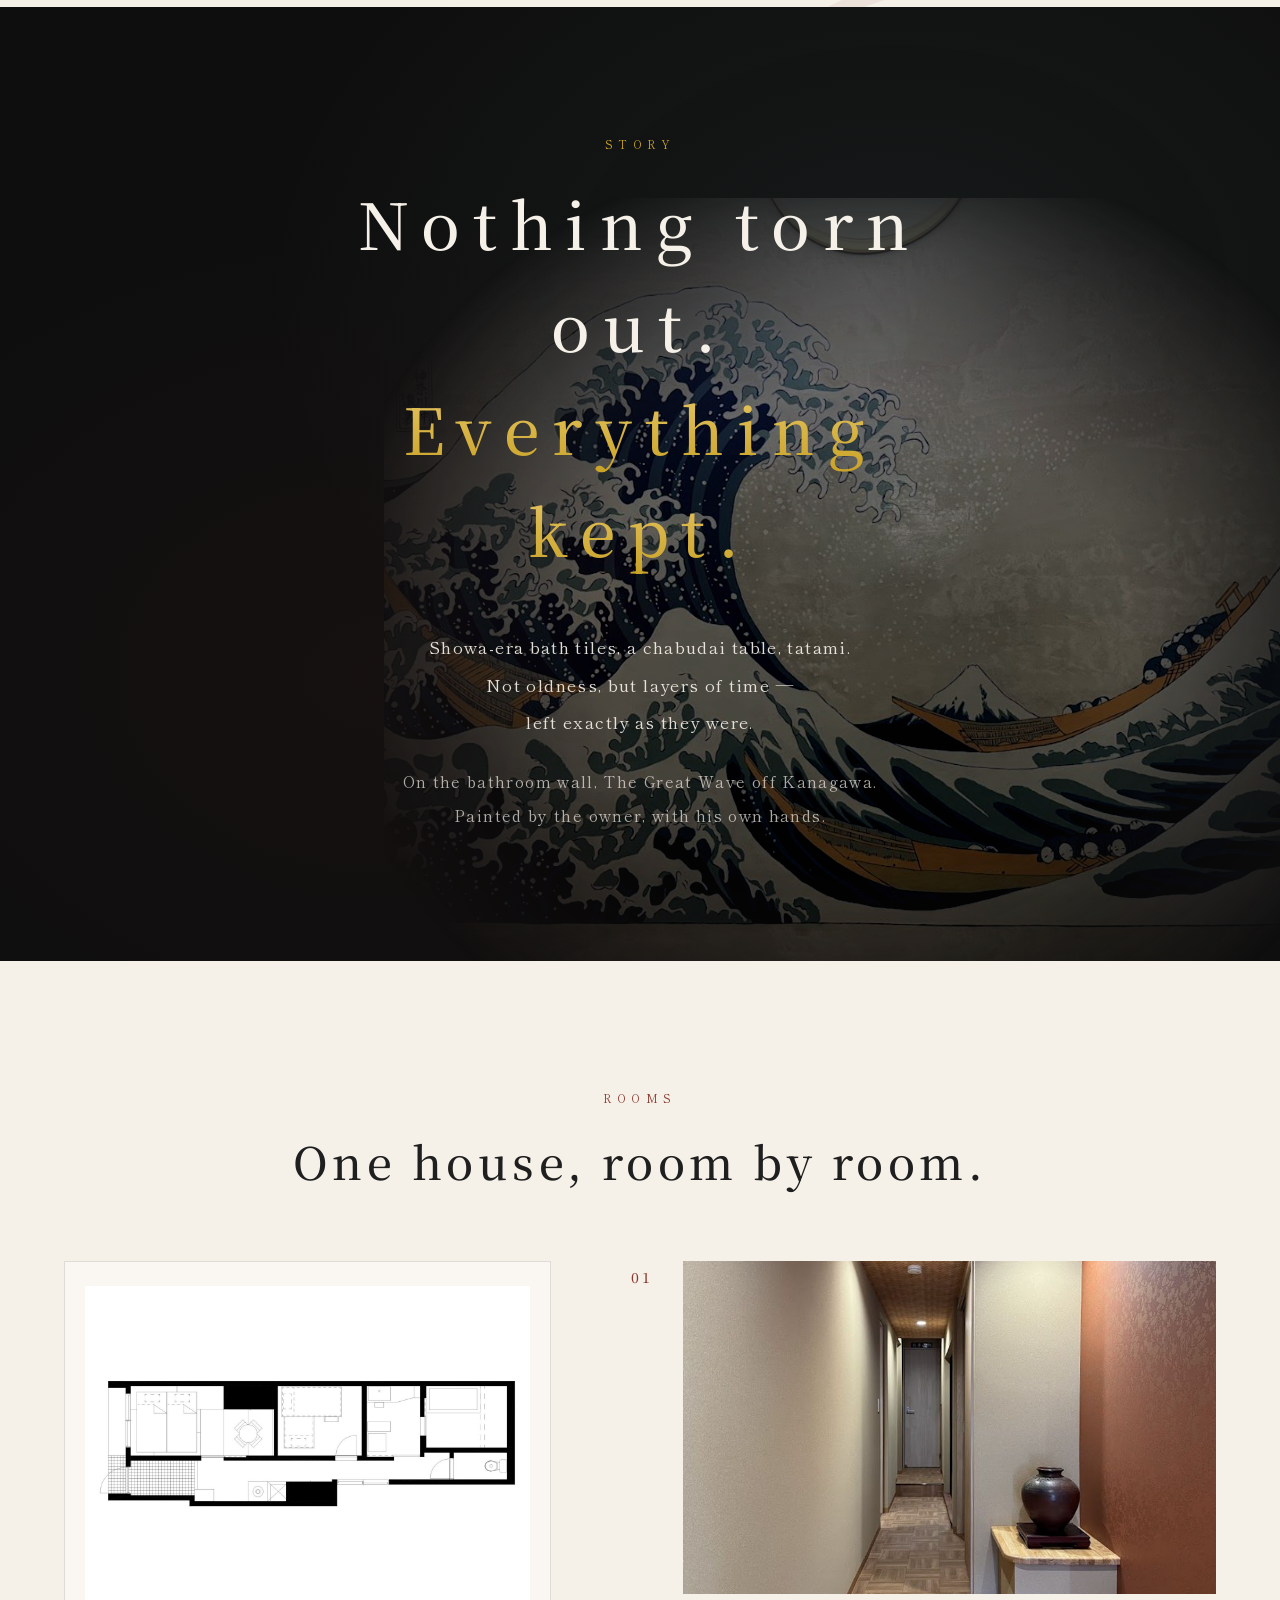
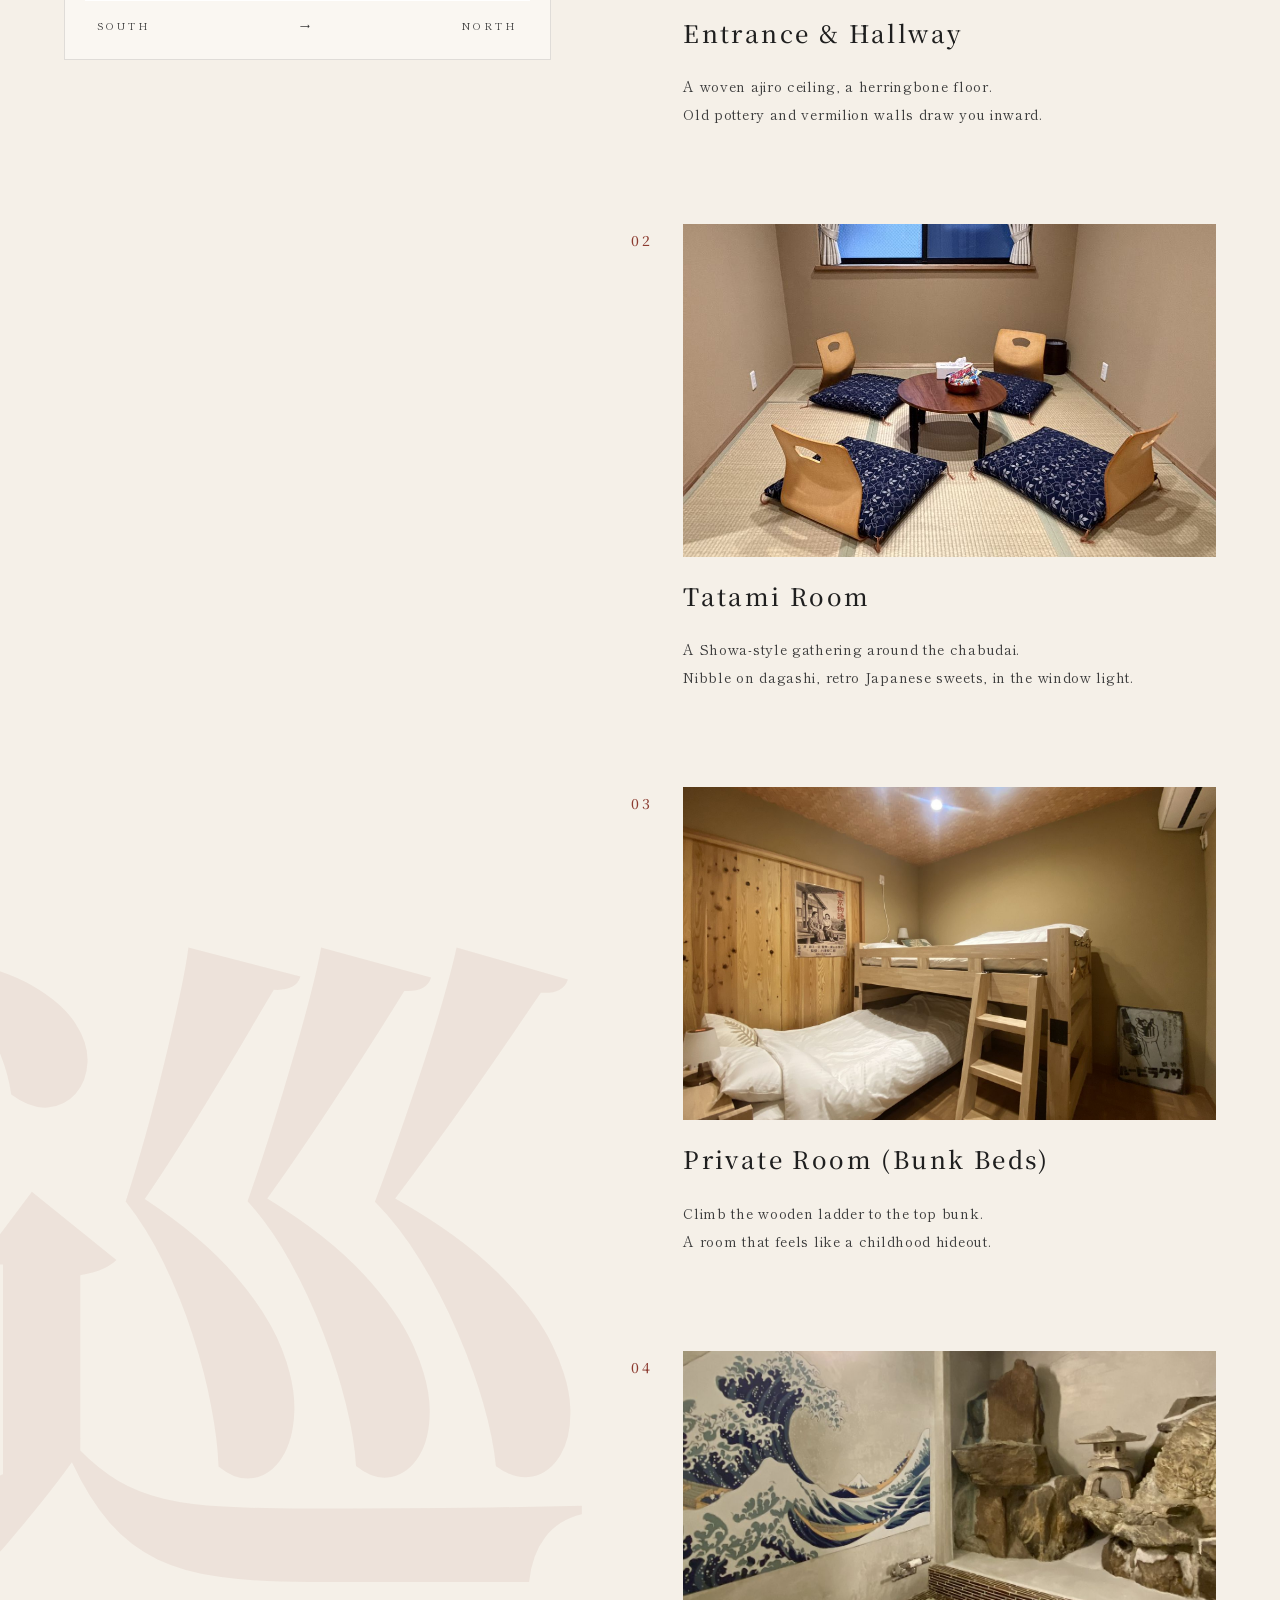
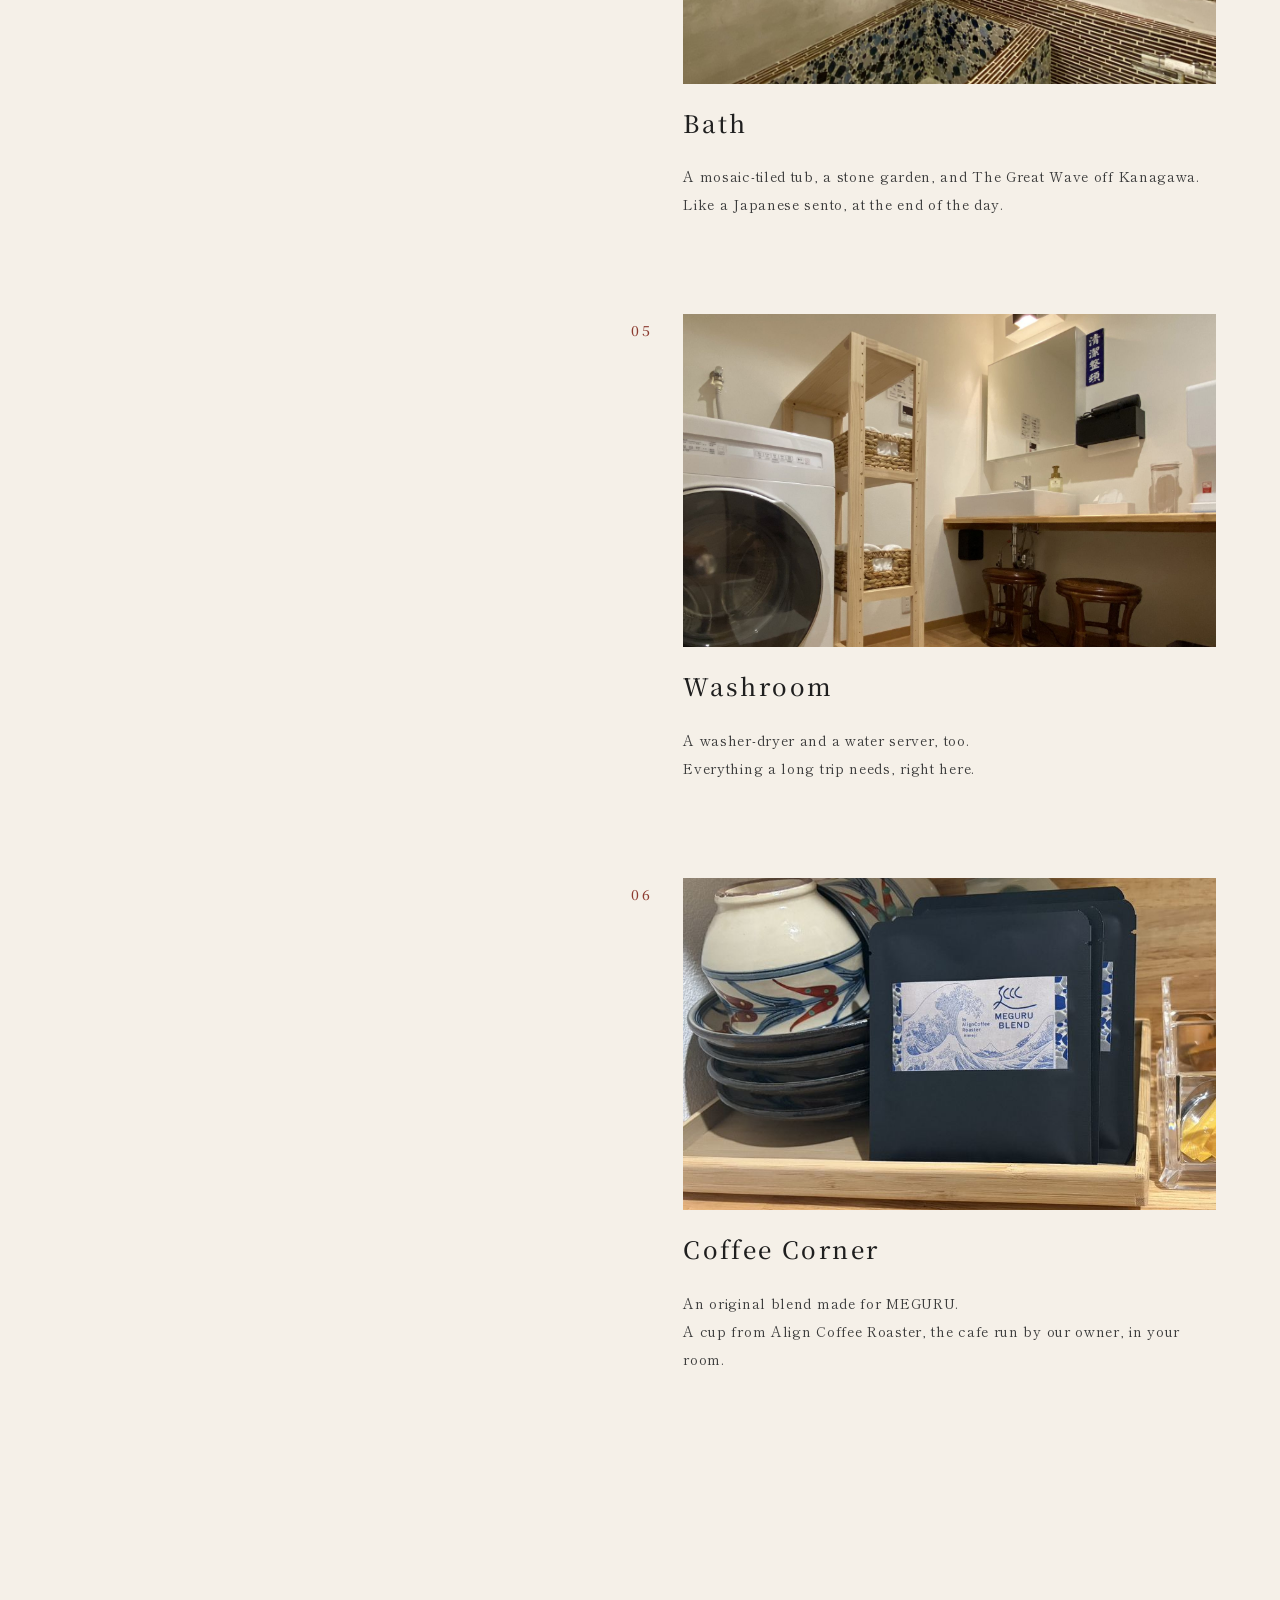
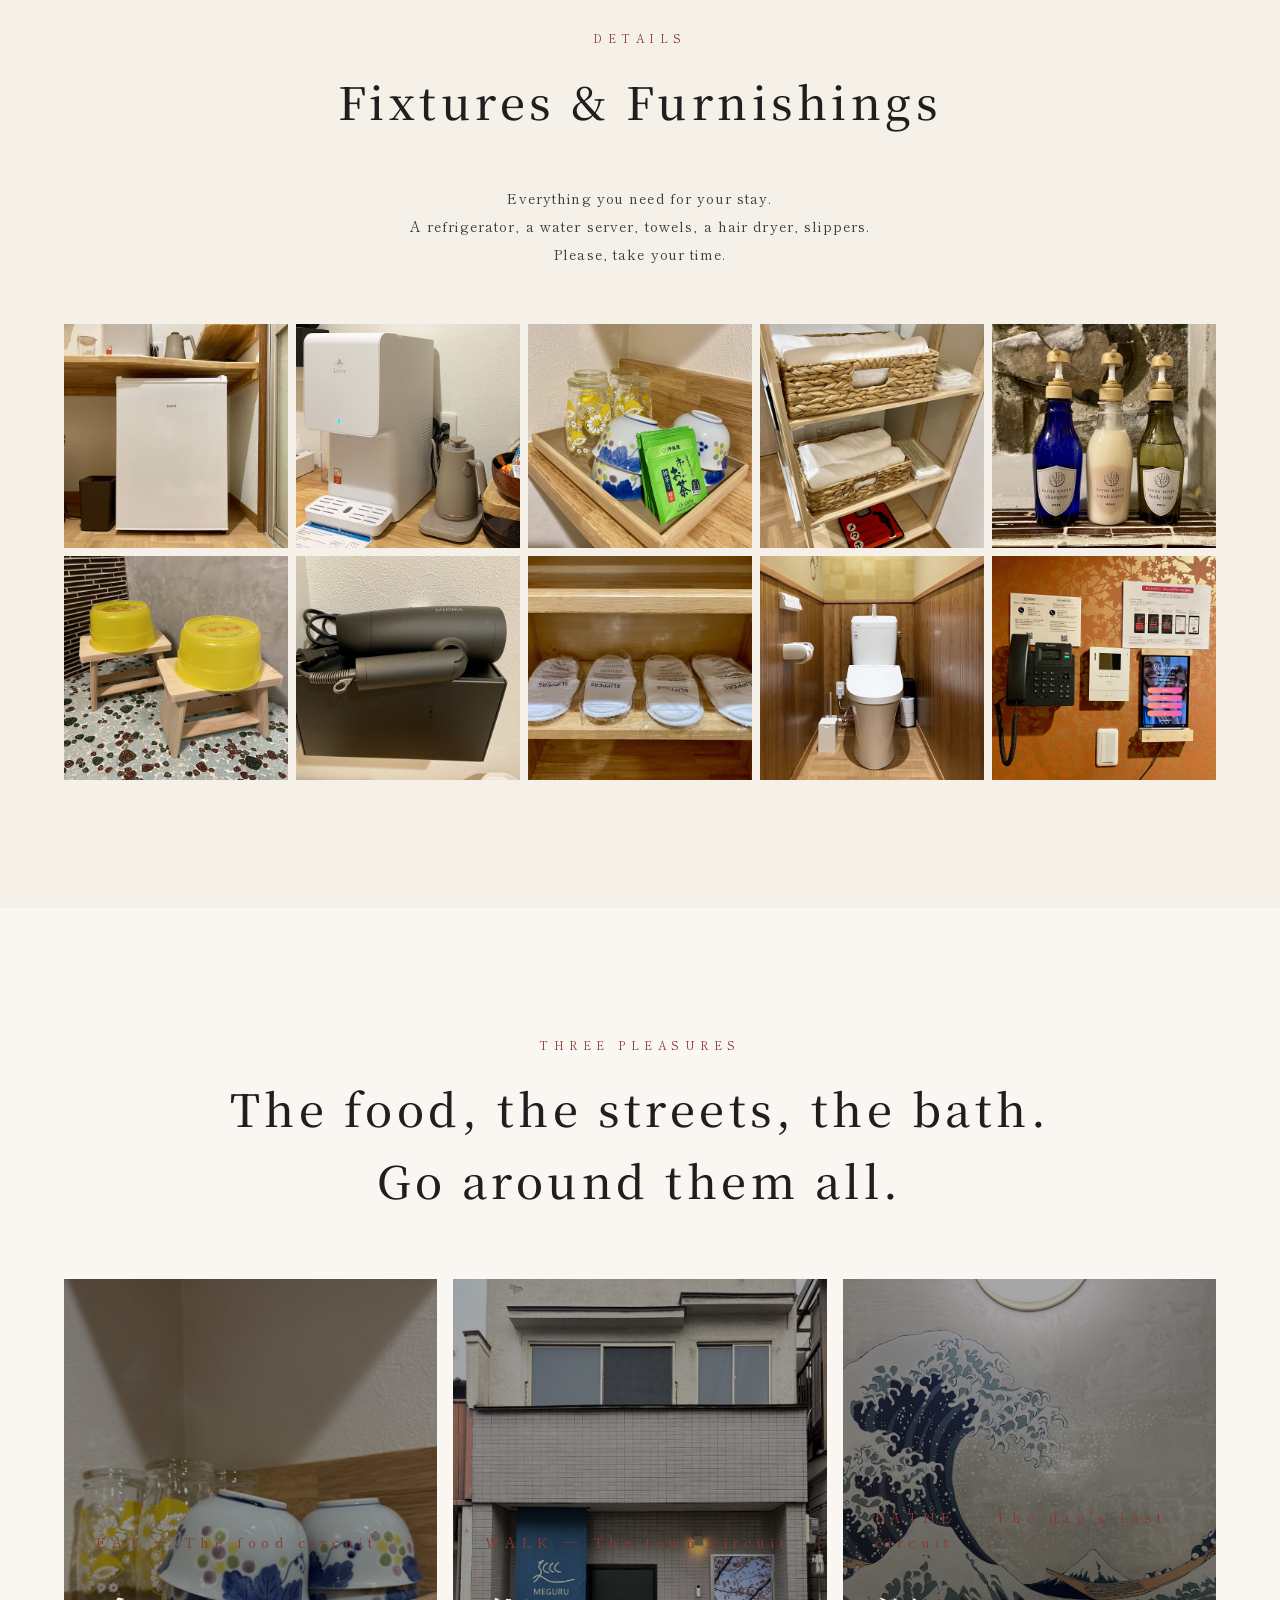
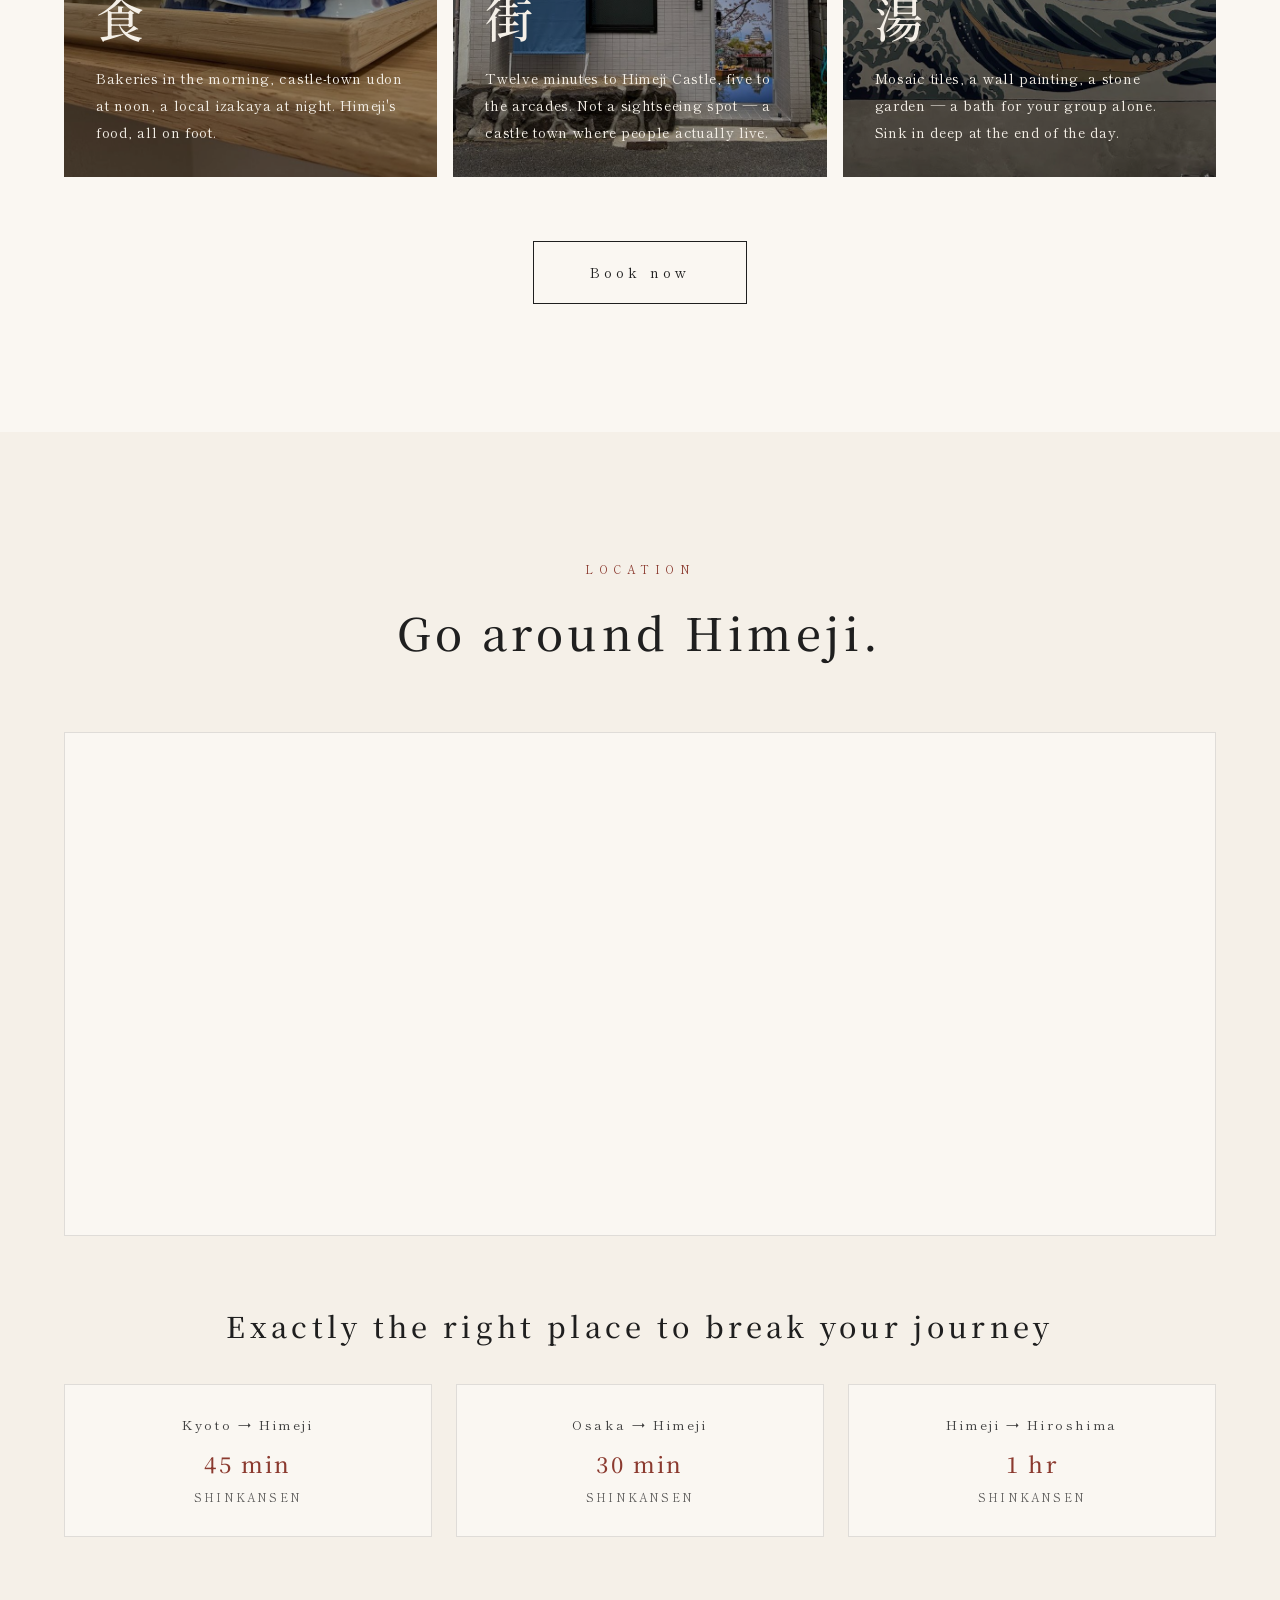
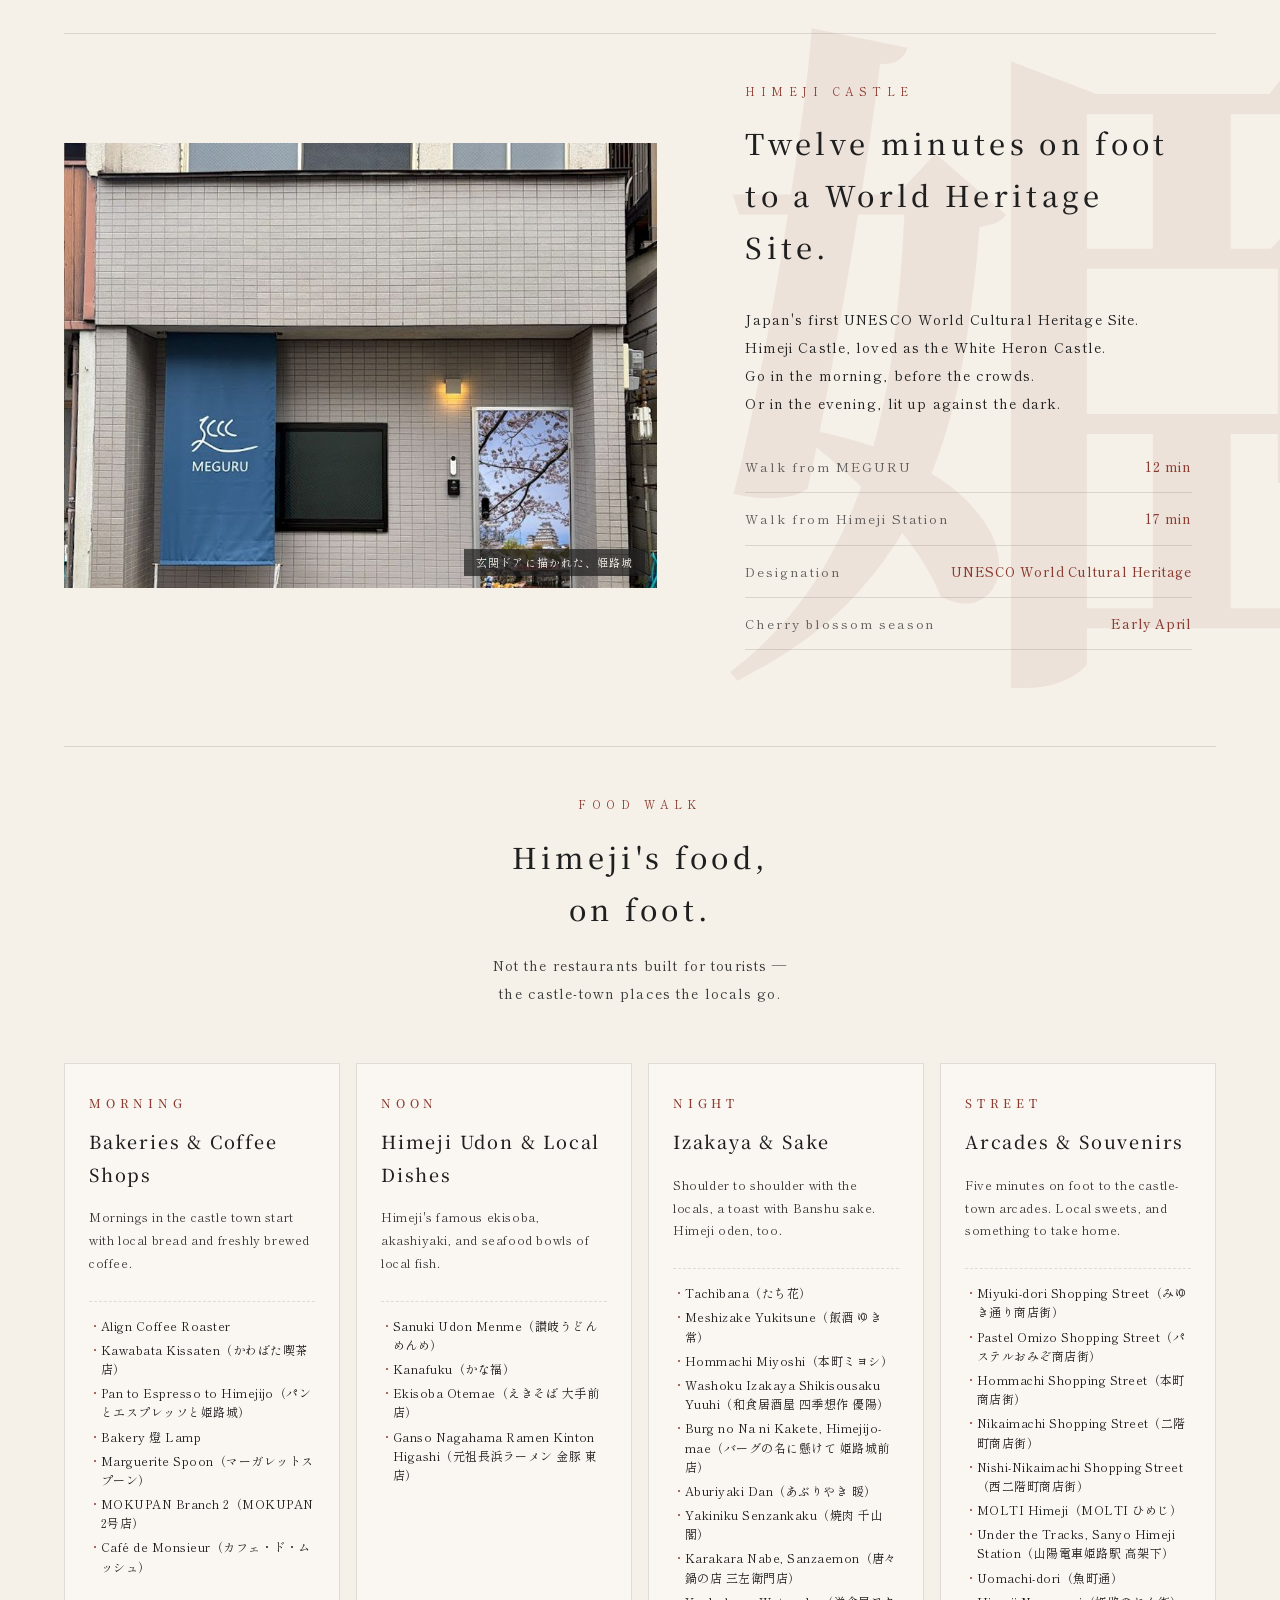
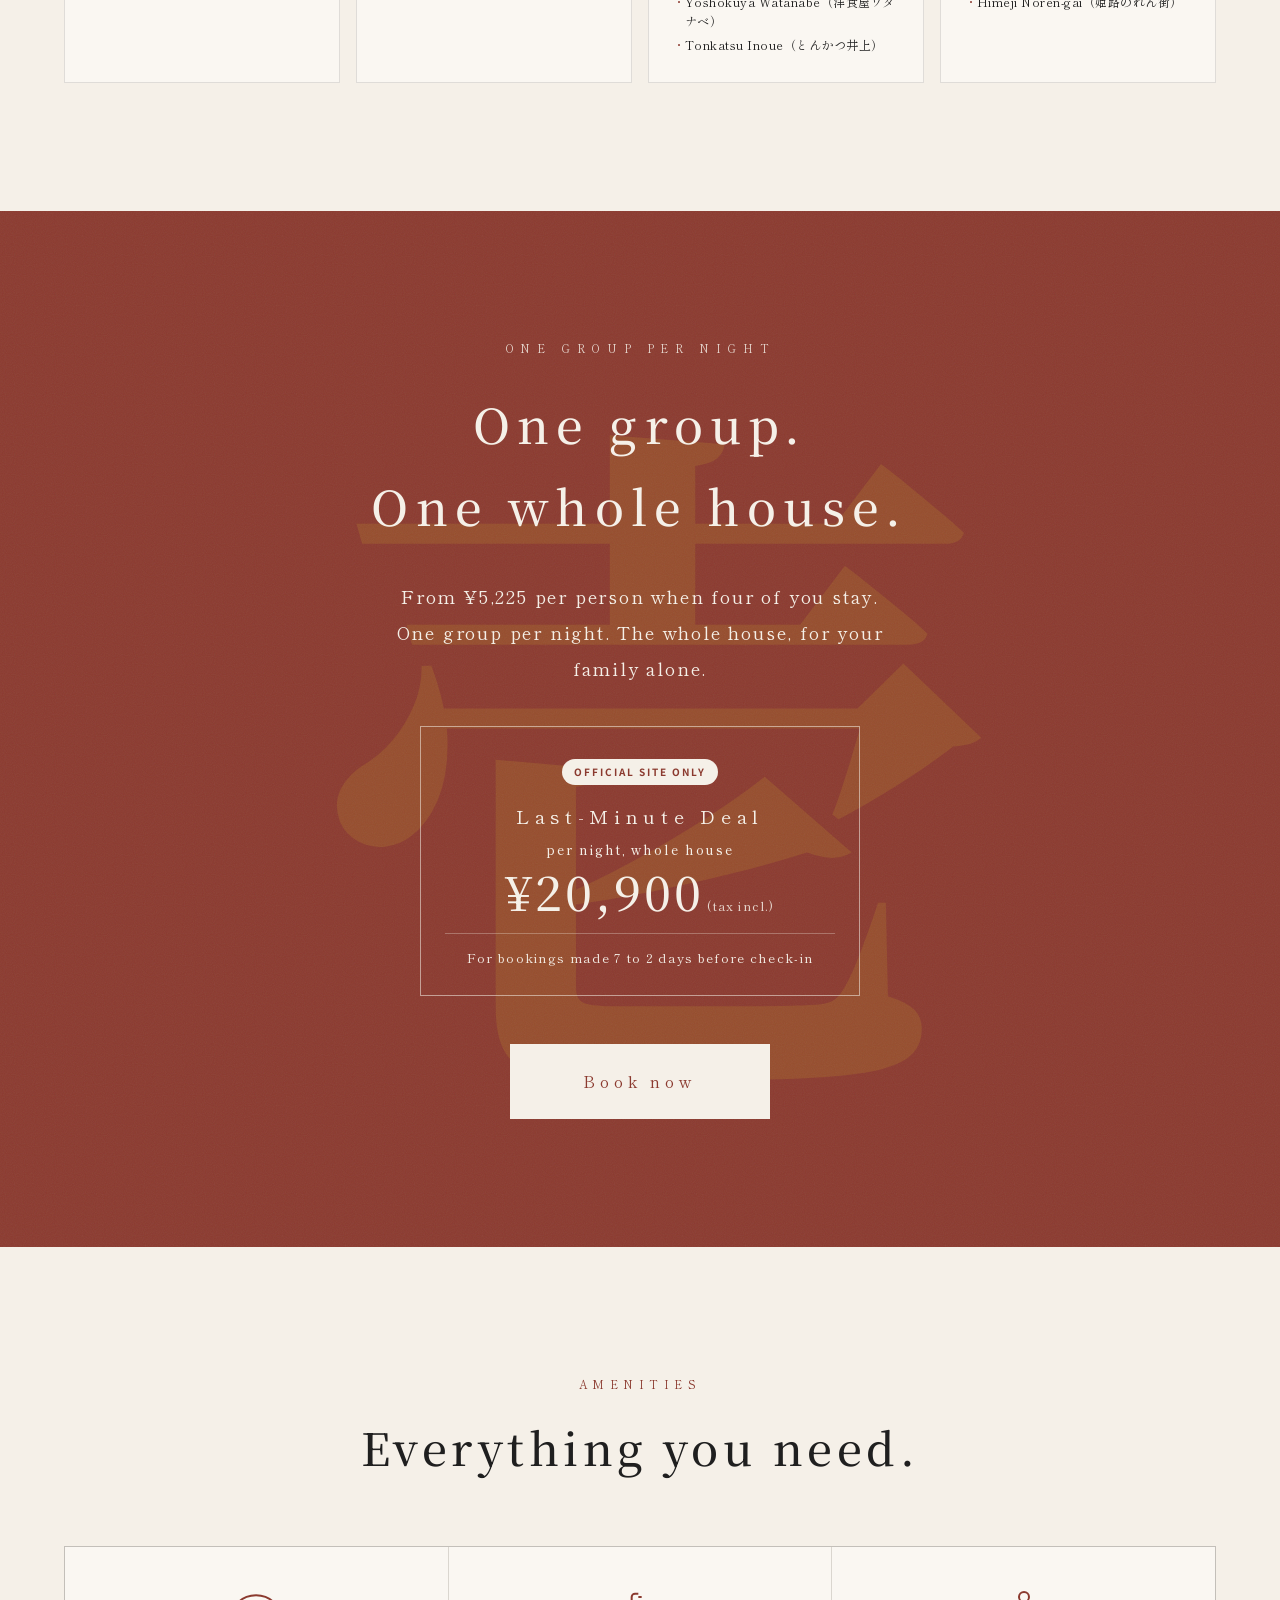
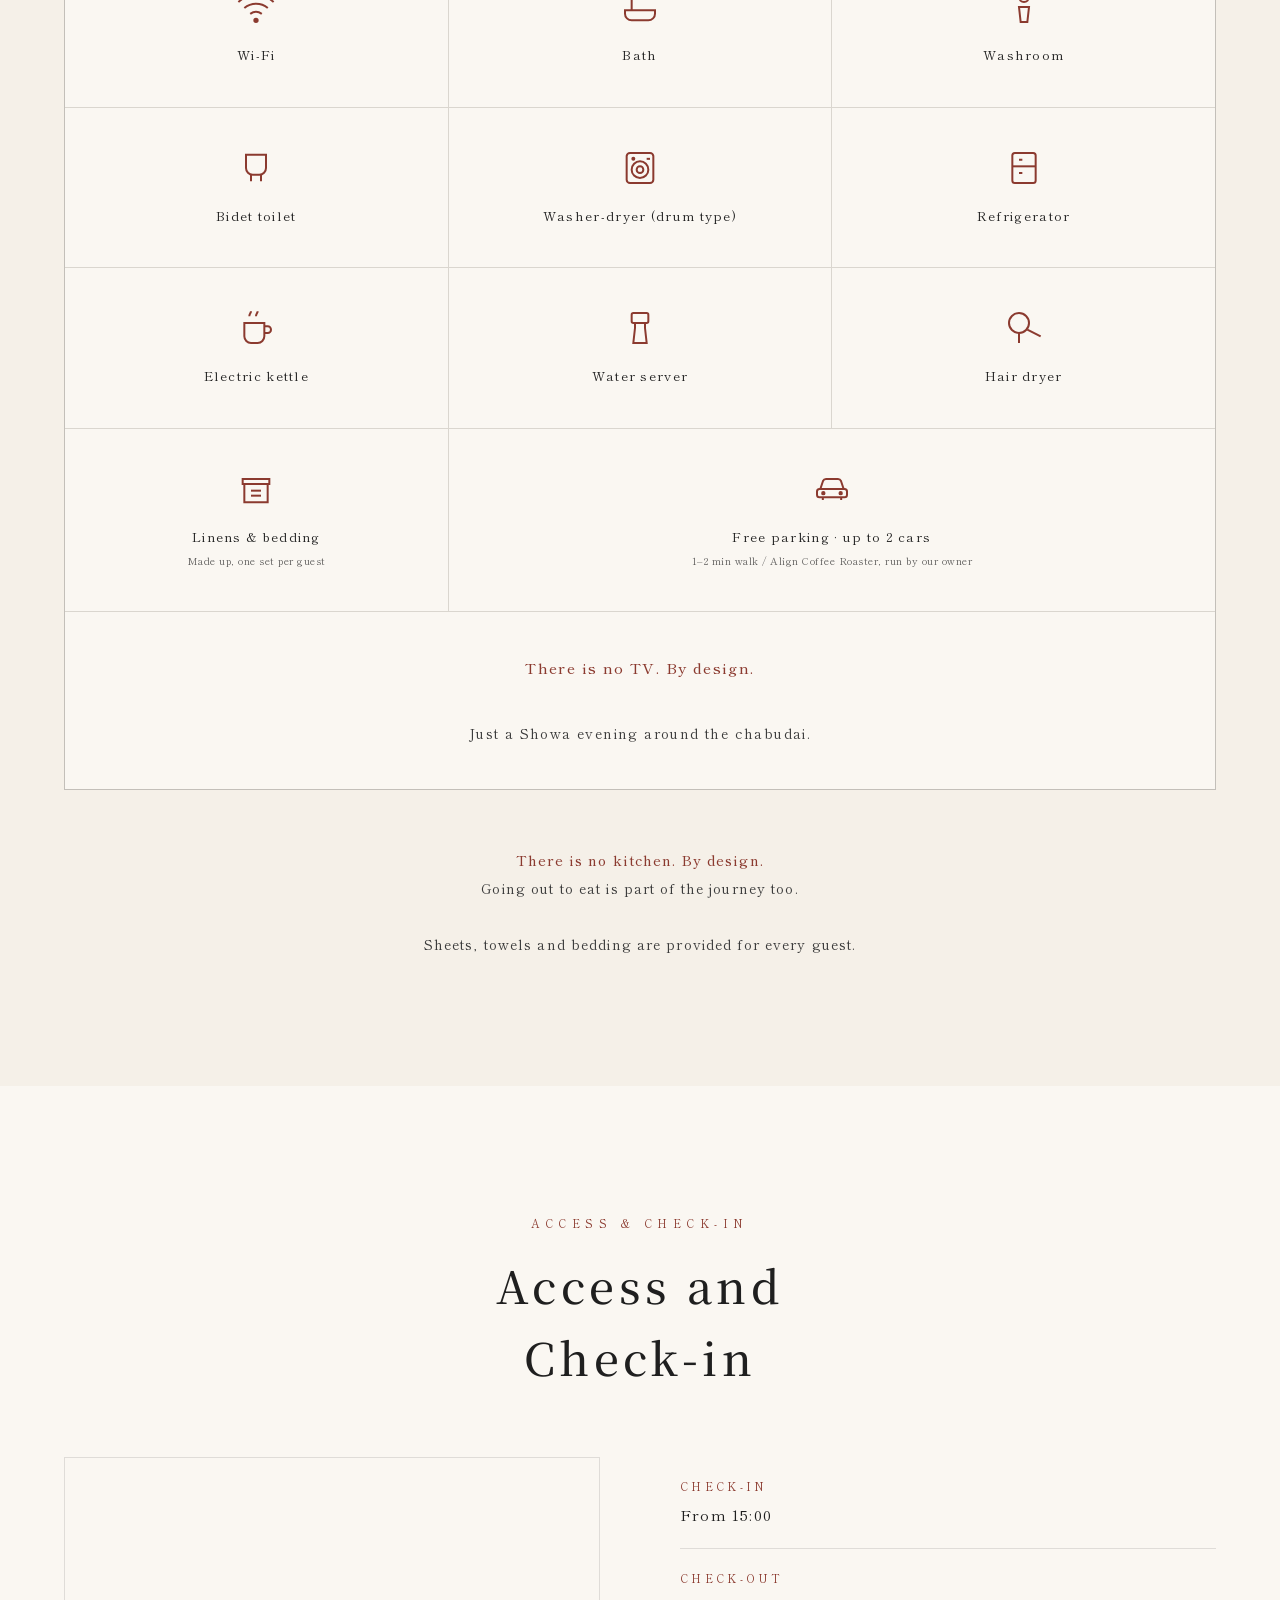
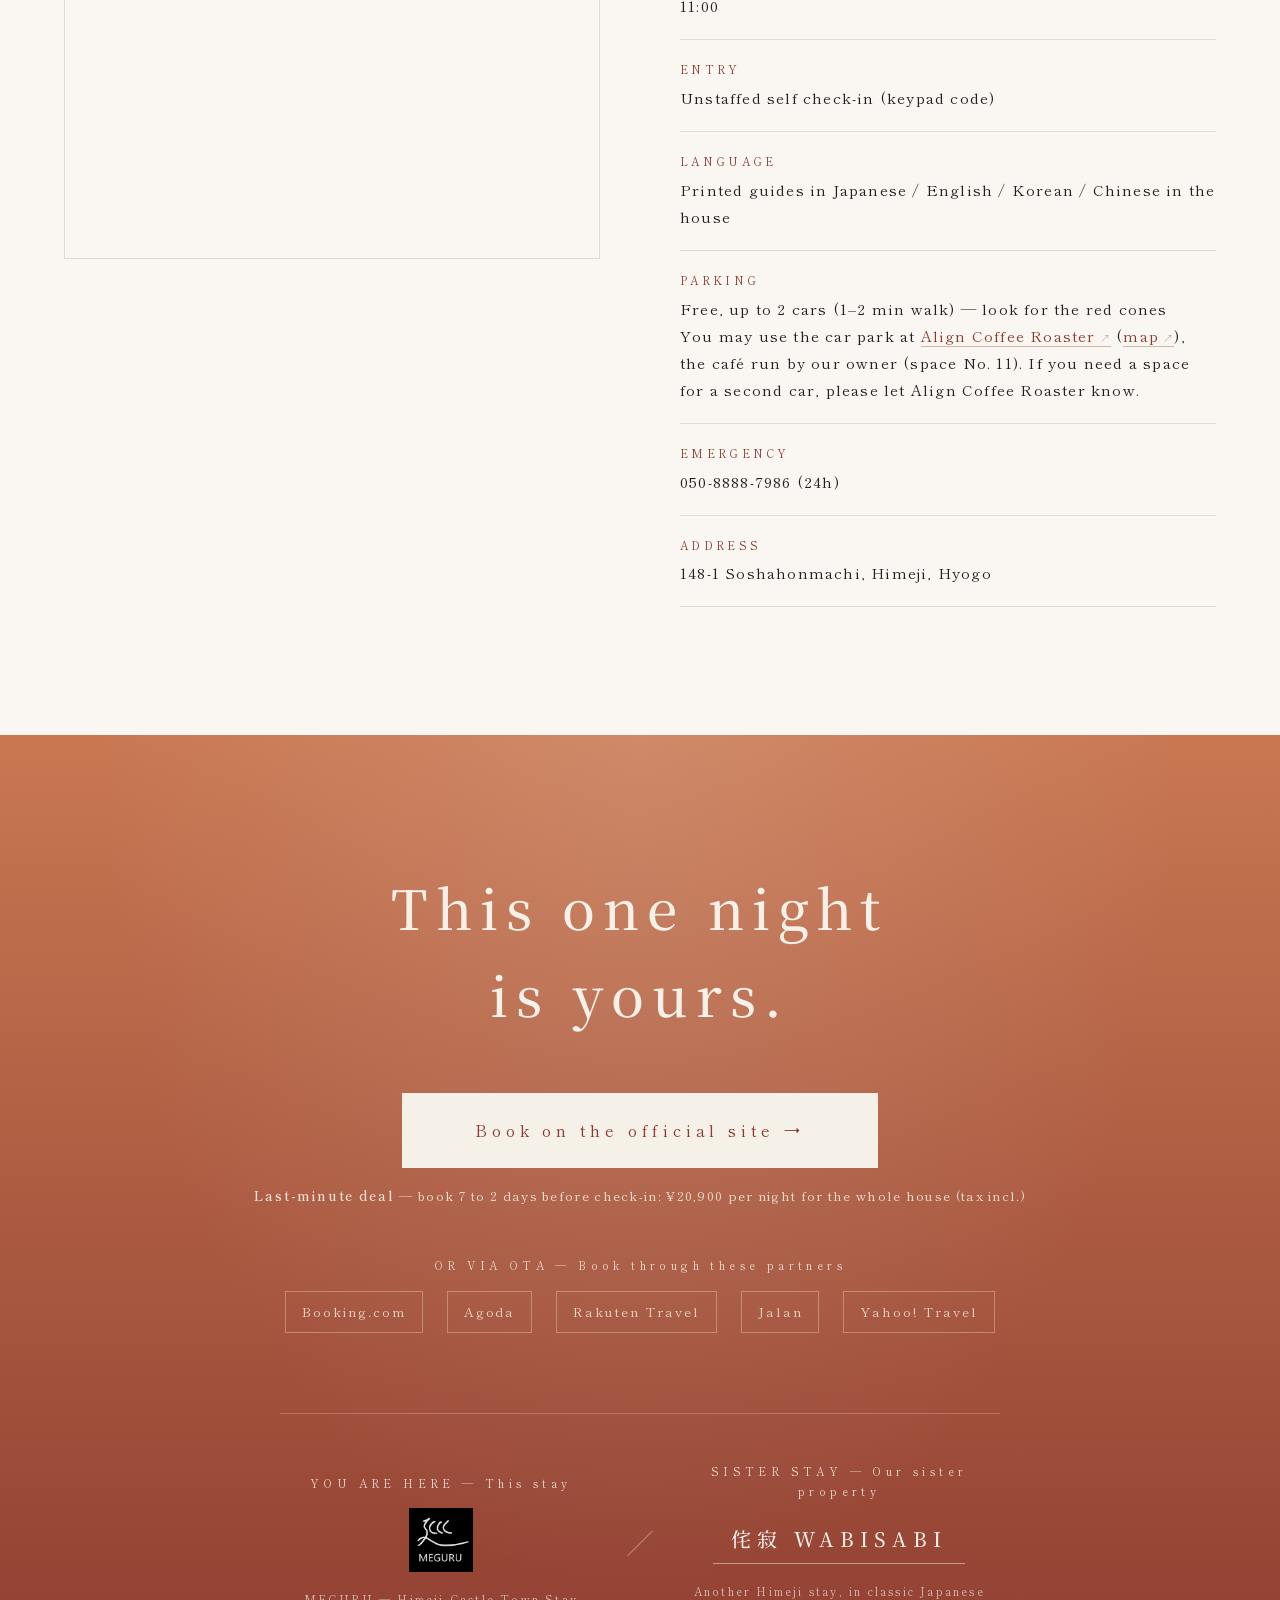
==== commit 631fb5fe: "06「茶のコーナー」を「コーヒーコーナー」に変更：写真・見出し・説明文（4言語） - 写真を IMG_3450（MEGURU BLEND／Align Coffee Roaster）に差し替え（843p" ====
--- a/en/index.html
+++ b/en/index.html
@@ -277,9 +277,9 @@
         <article class="scene fade-in" data-room="6">
           <div class="scene__num">06</div>
           <div class="scene__body">
-            <div class="scene__image" style="background-image:url('../images/洗面脱衣/IMG_5582.jpg');"></div>
-            <h3 class="scene__title">Tea Corner</h3>
-            <p class="scene__caption">Boil the water, pour a cup.<br>Showa-era teaware and sweets are waiting.</p>
+            <div class="scene__image" style="background-image:url('../images/洗面脱衣/IMG_3450.jpg');"></div>
+            <h3 class="scene__title">Coffee Corner</h3>
+            <p class="scene__caption">An original blend made for MEGURU.<br>A cup from Align Coffee Roaster, the cafe run by our owner, in your room.</p>
           </div>
         </article>
       </div>
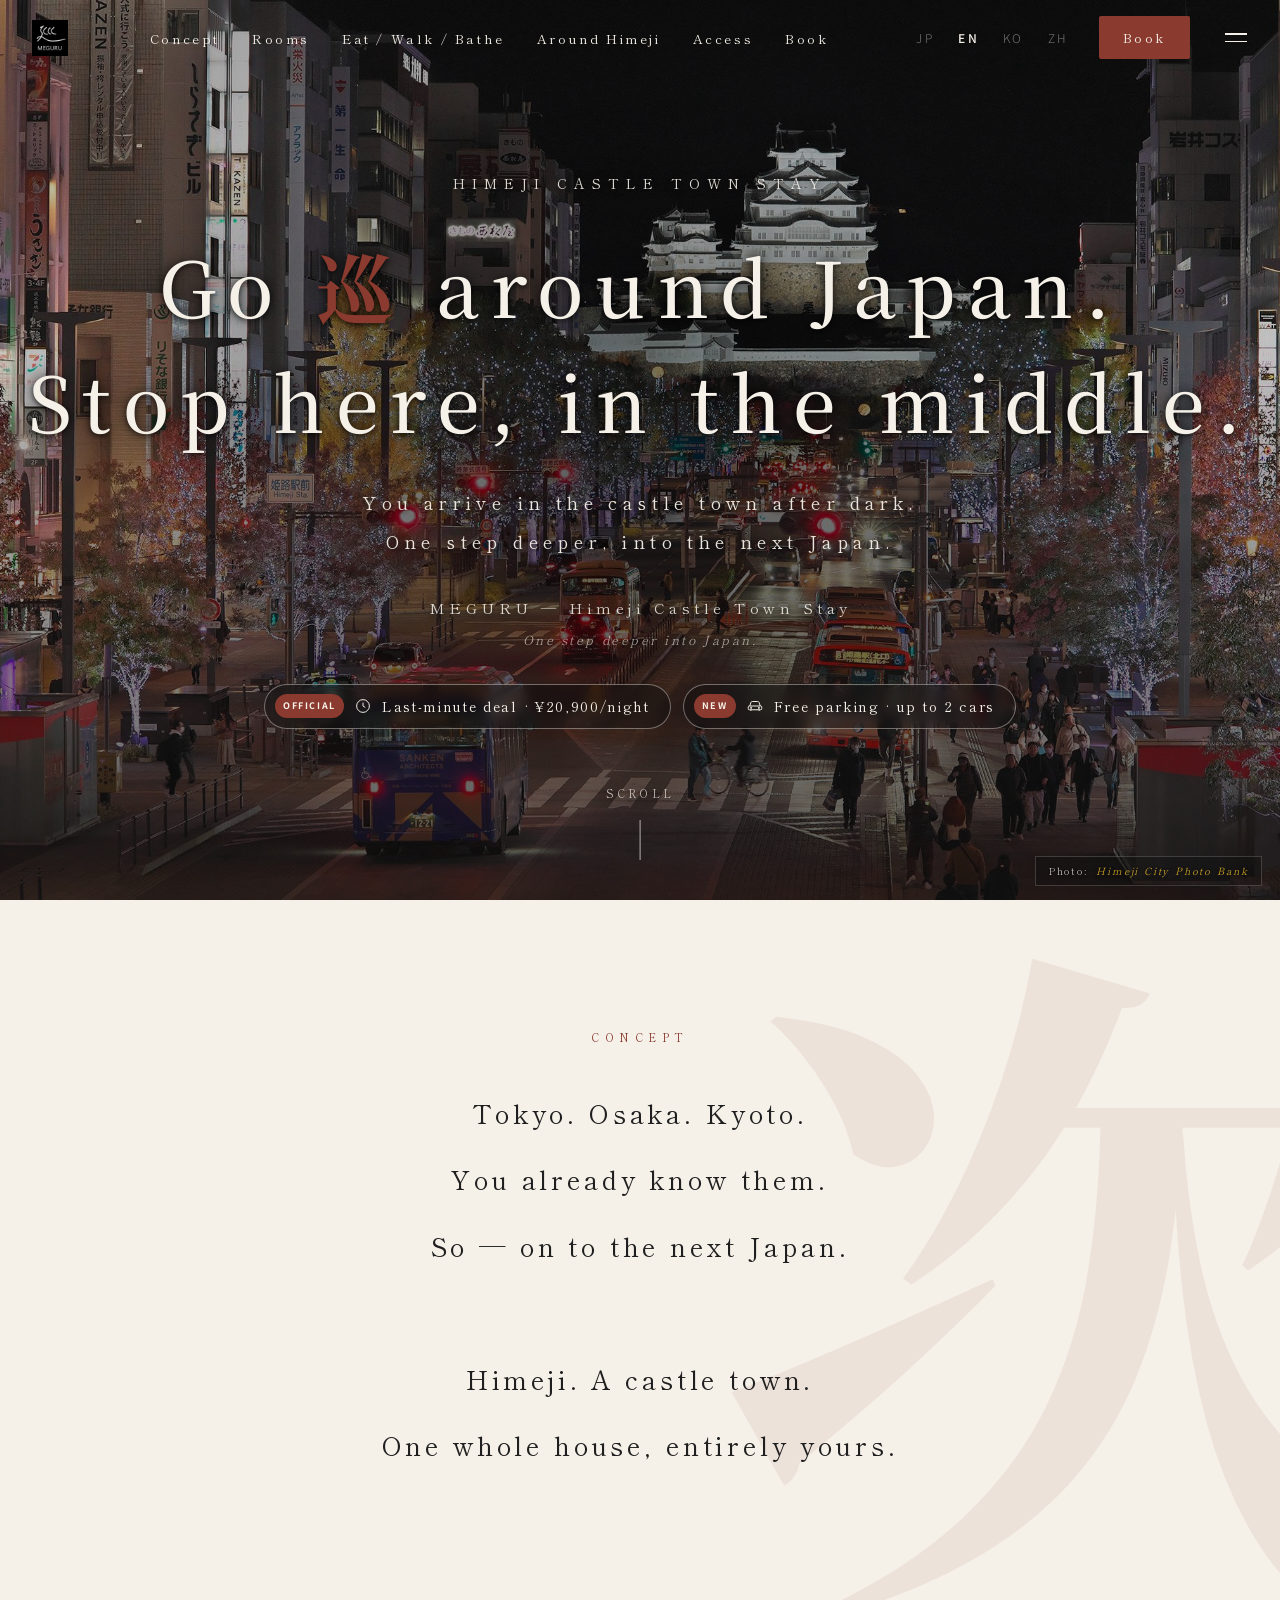
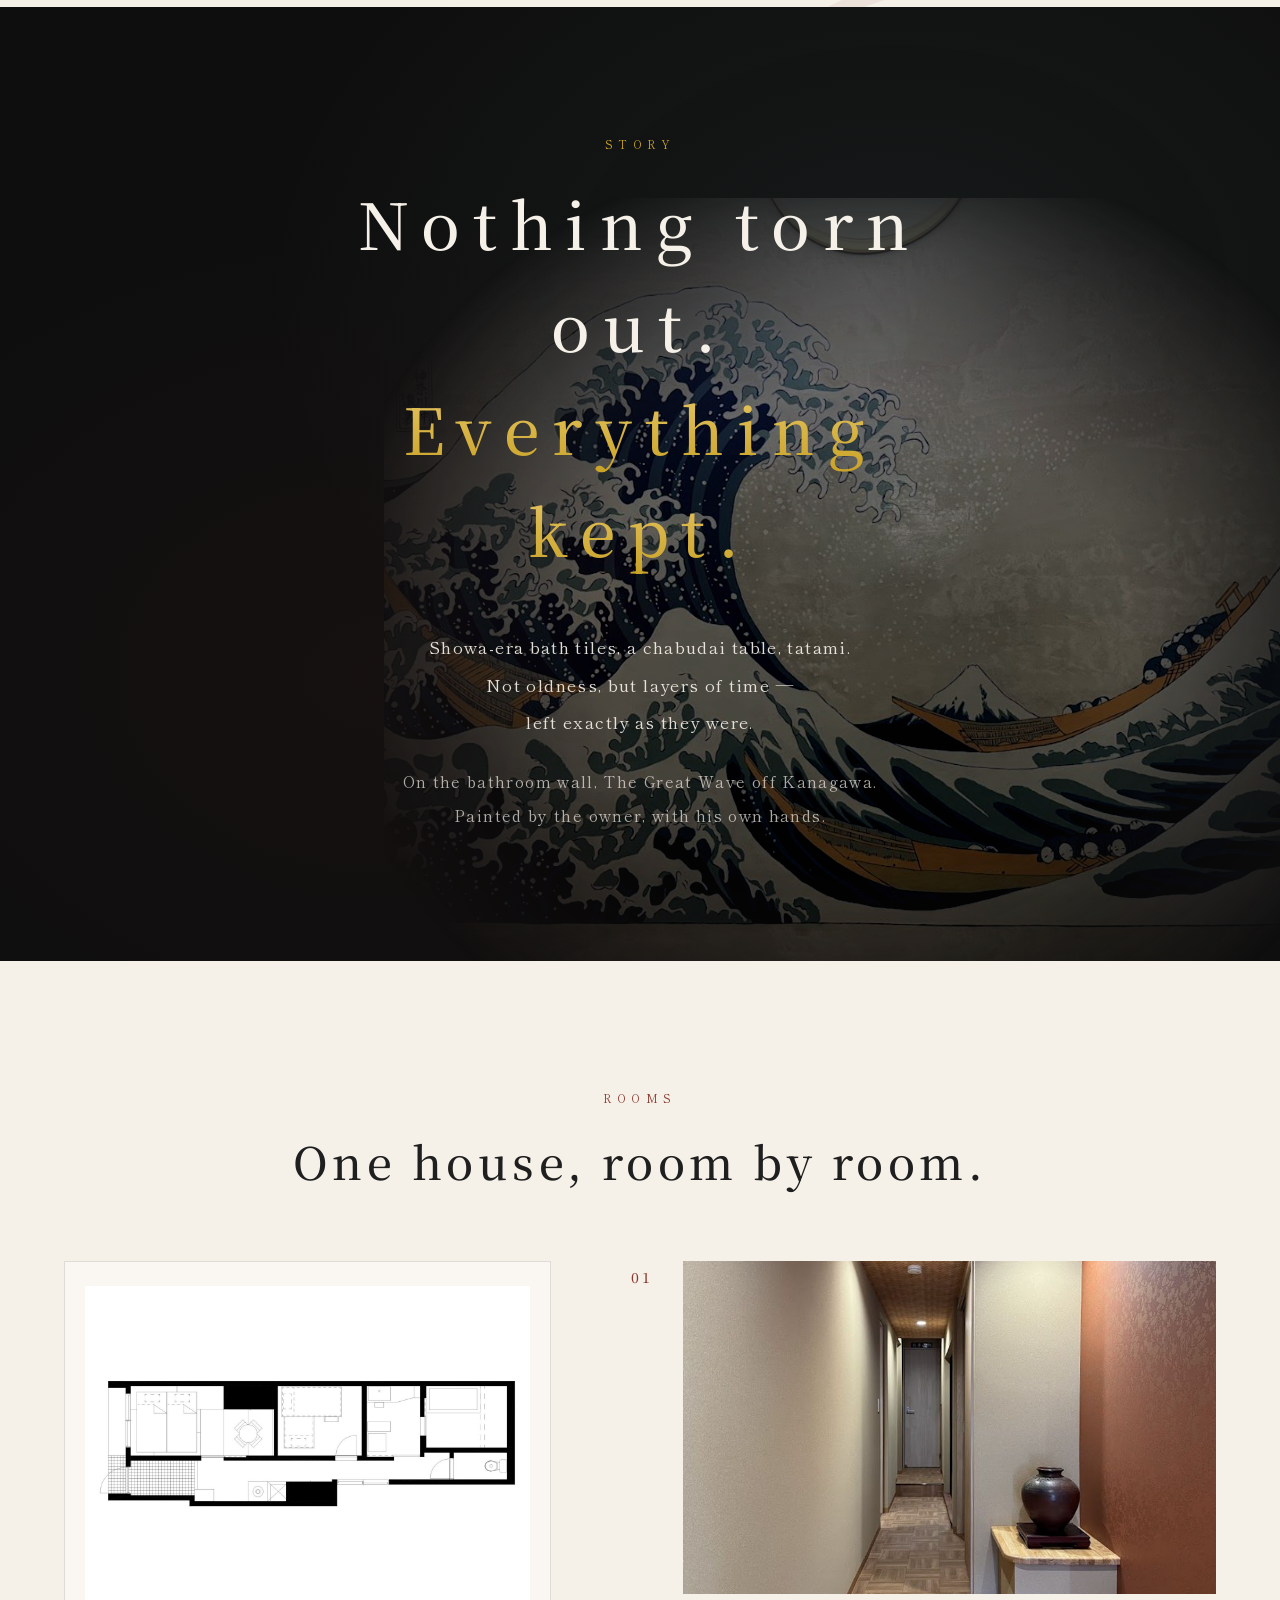
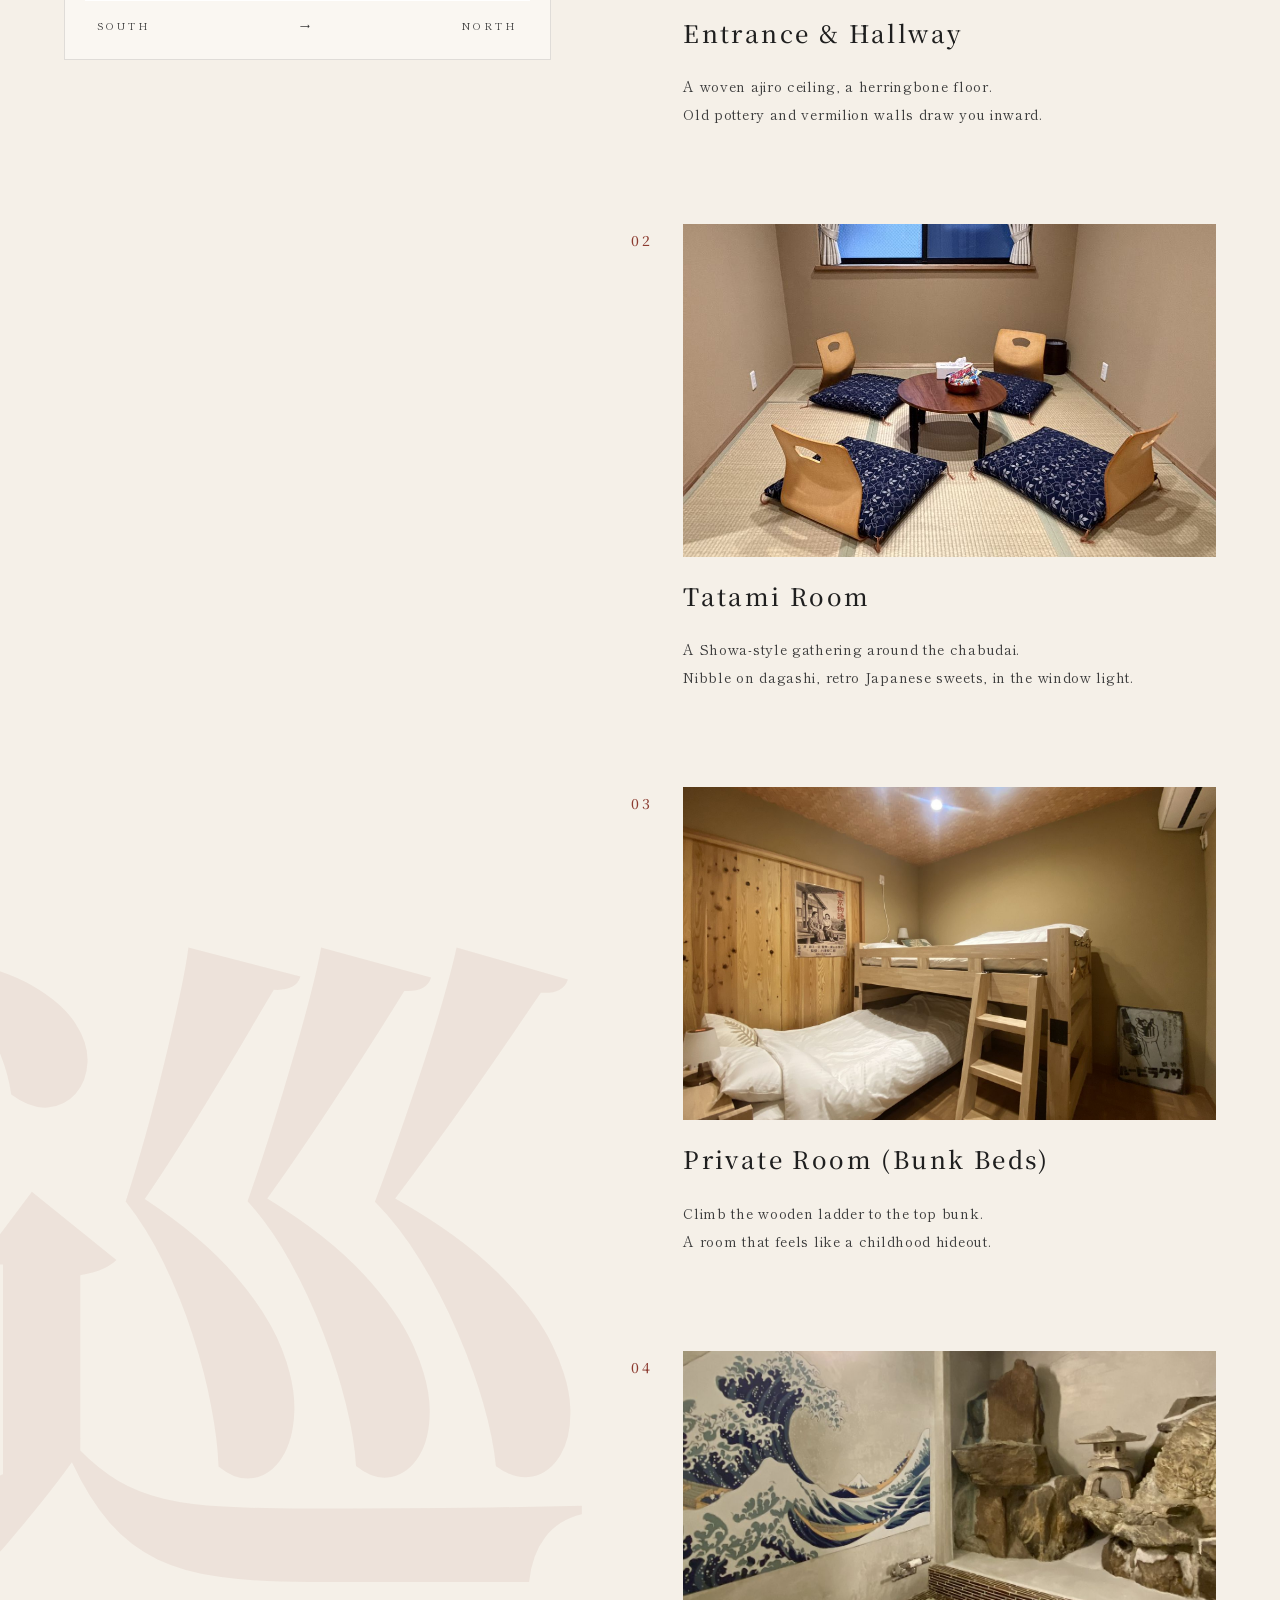
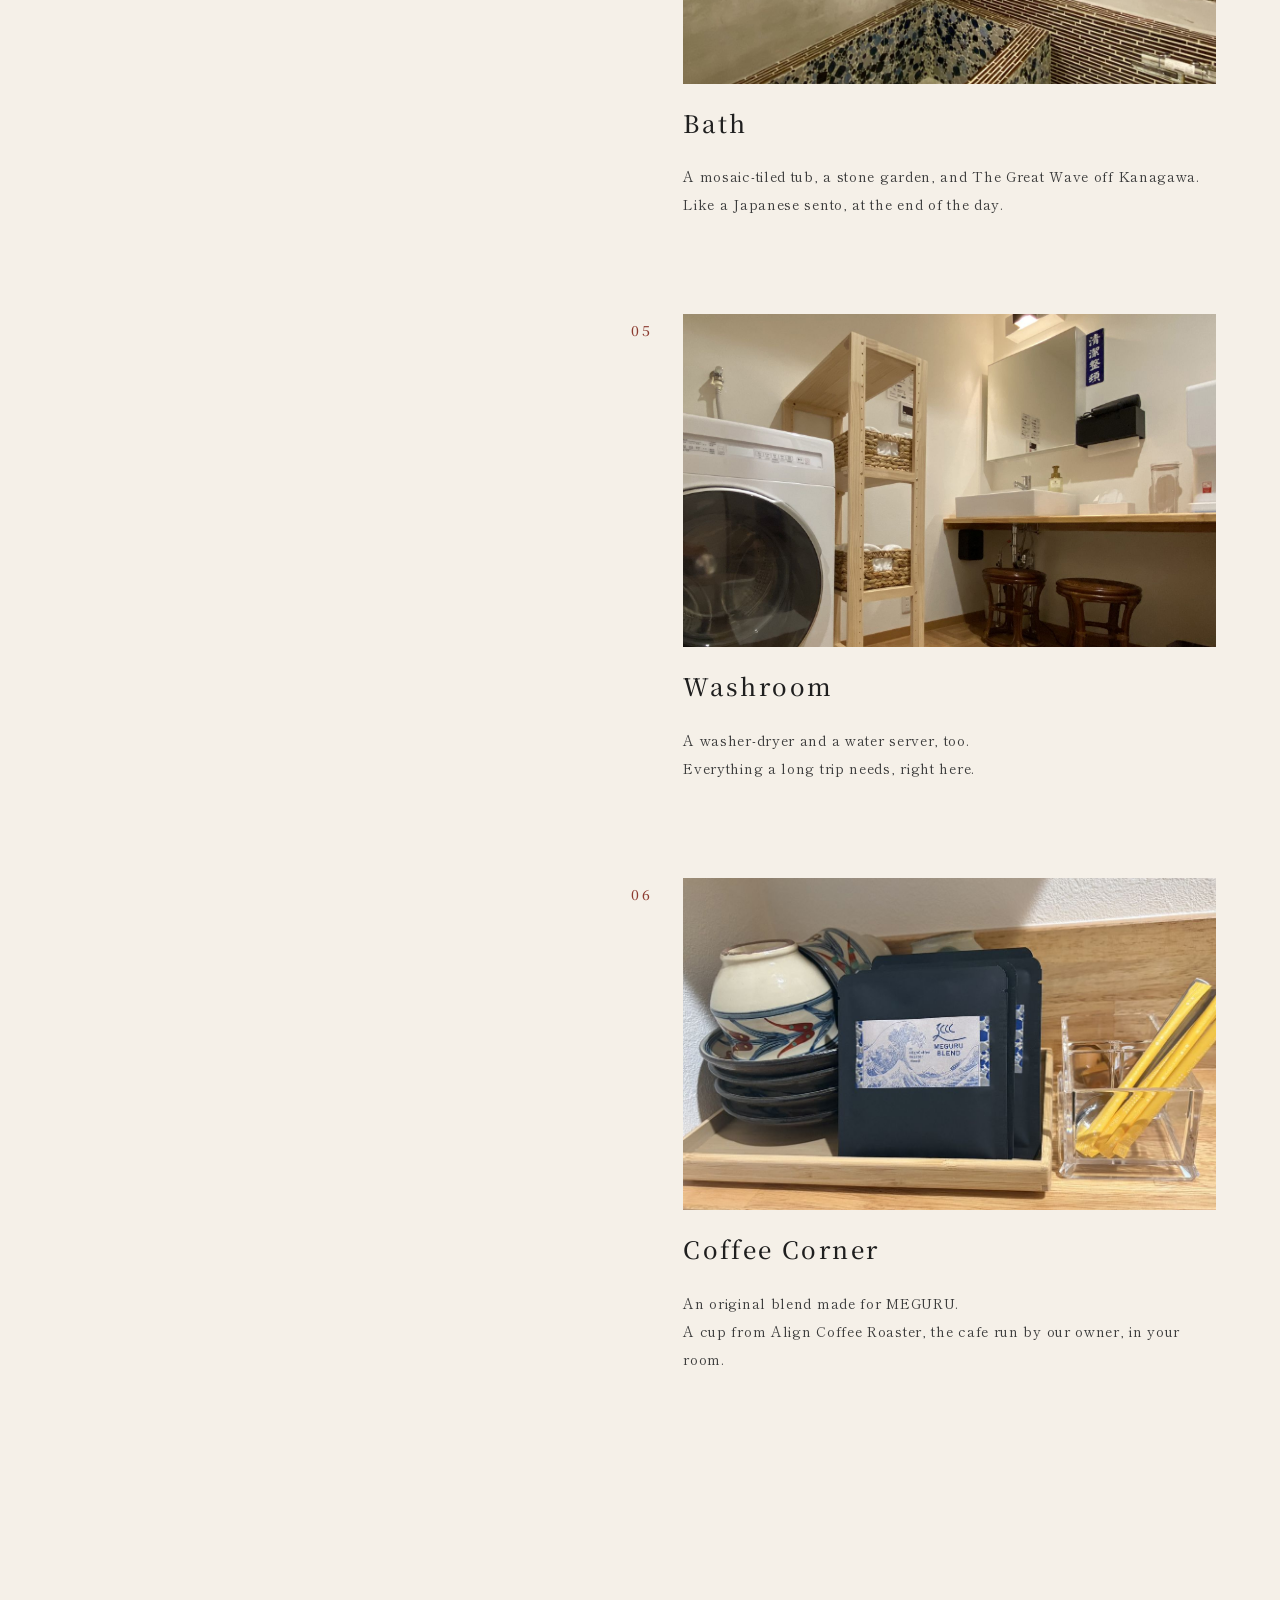
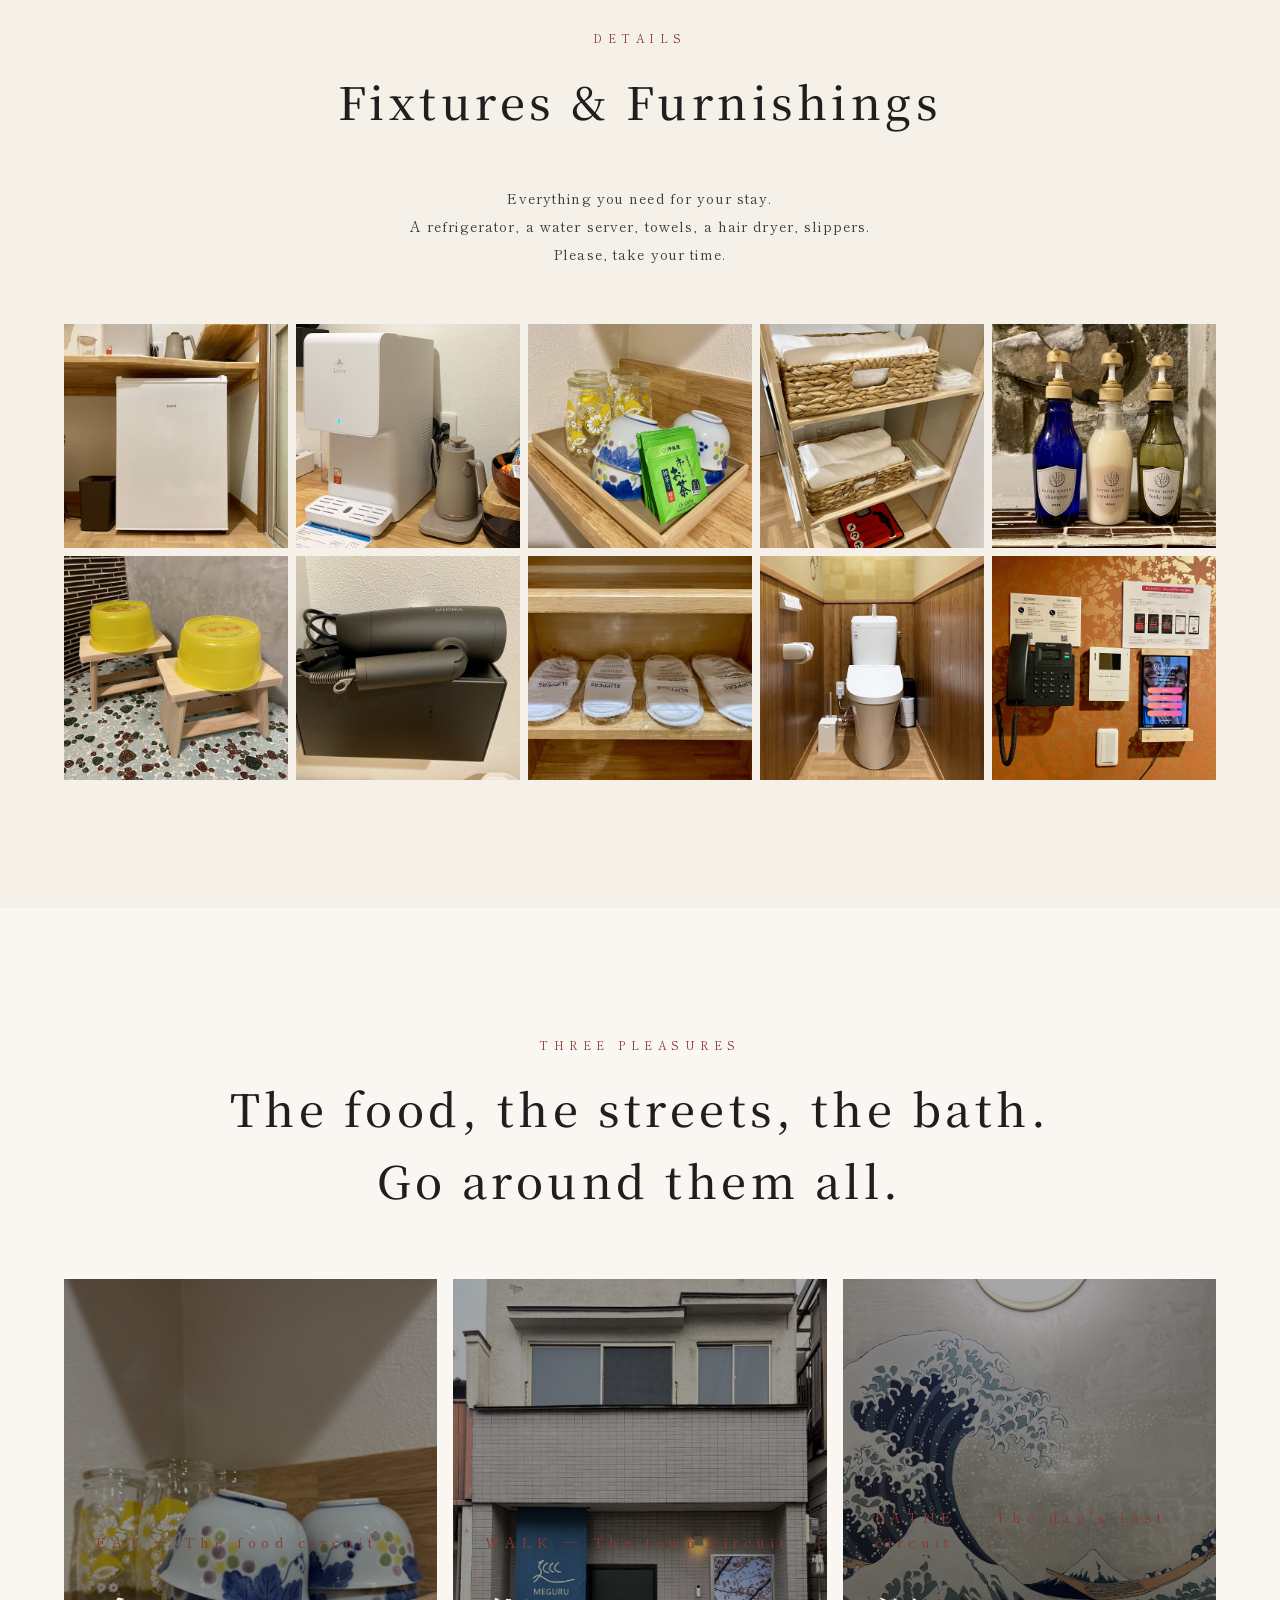
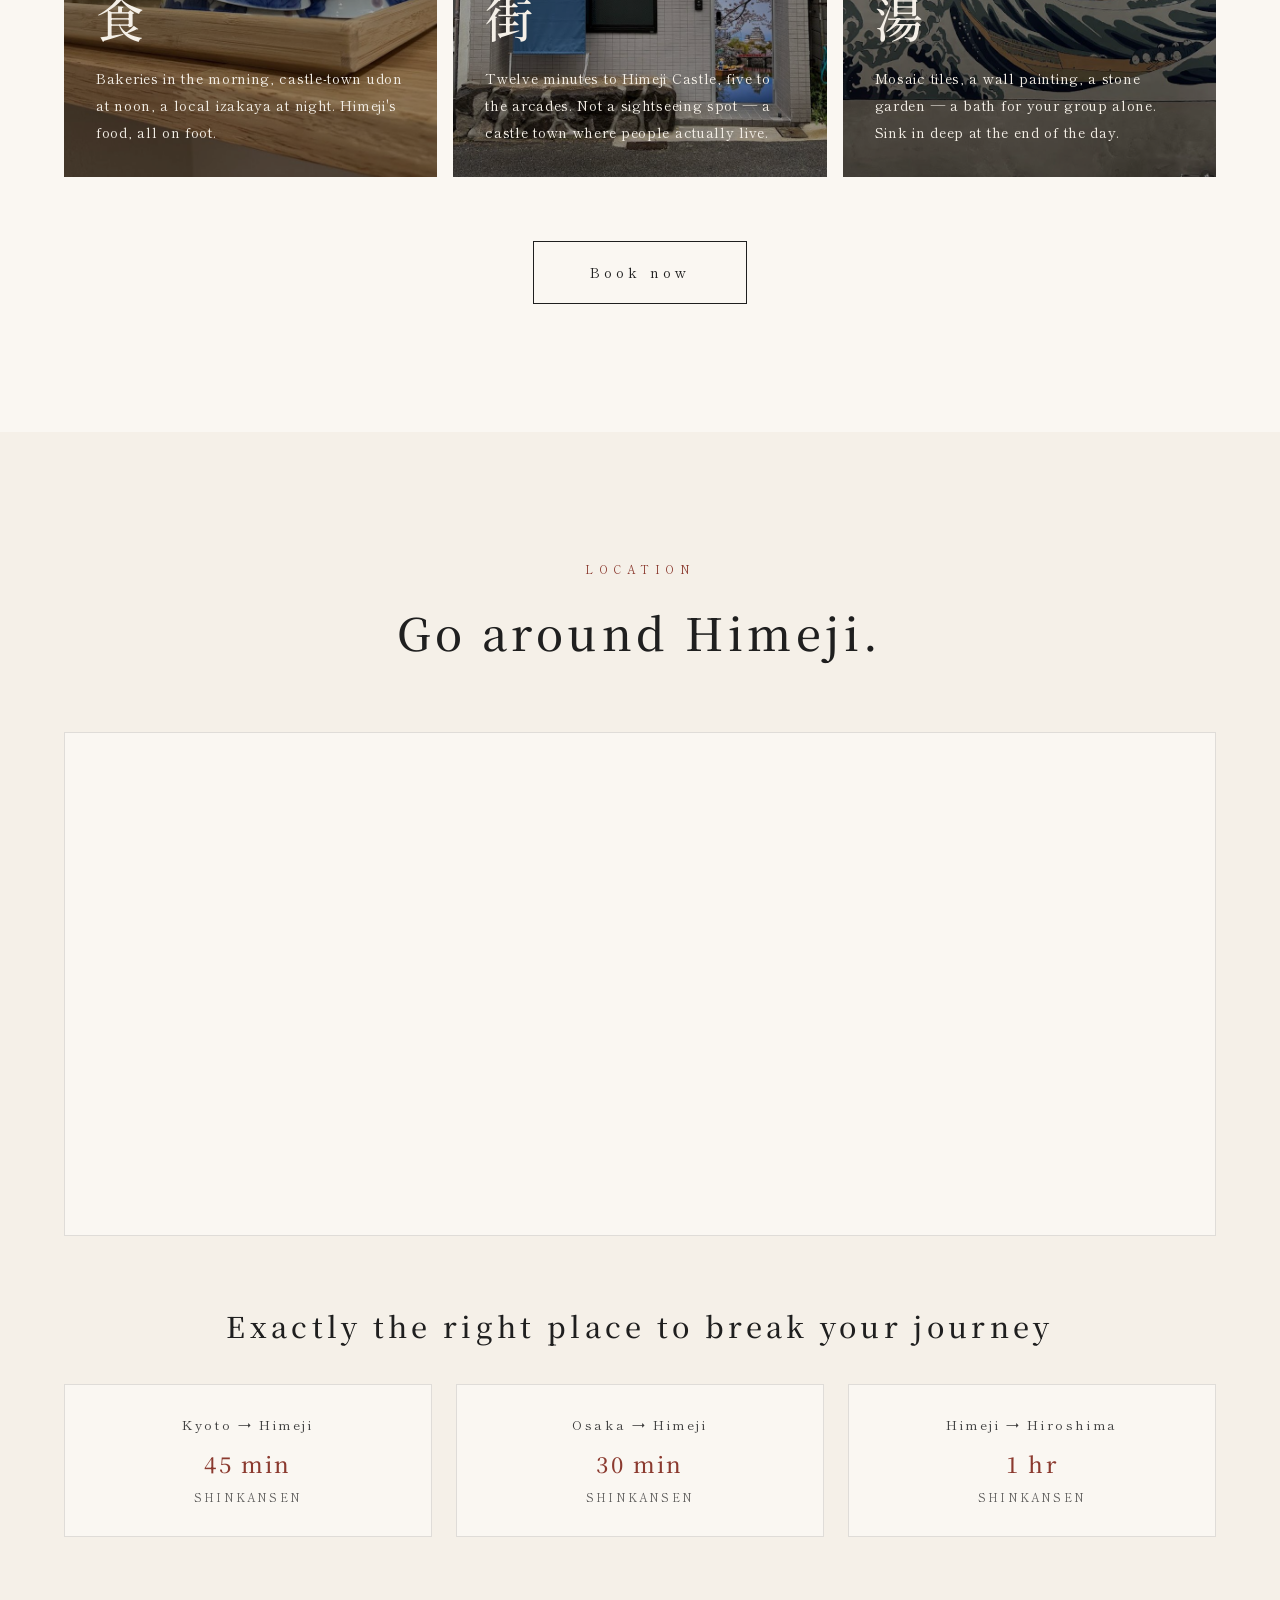
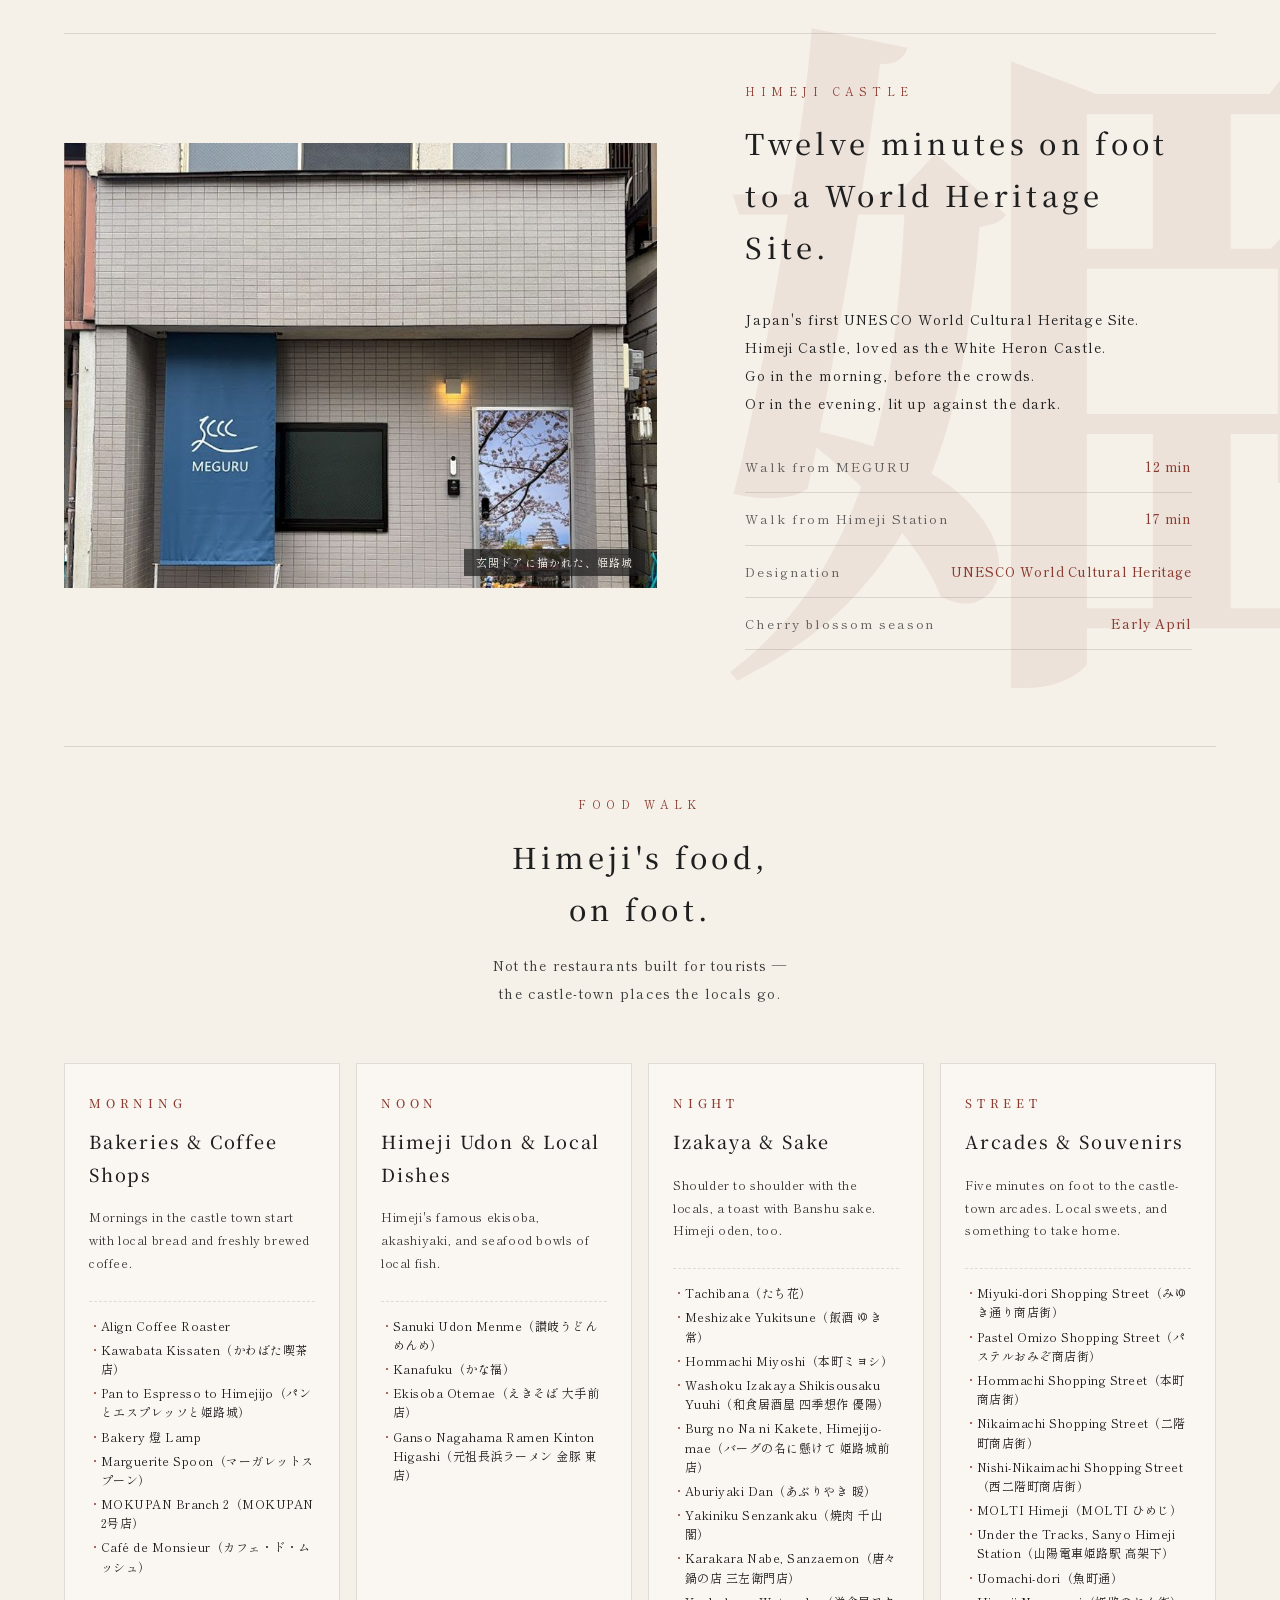
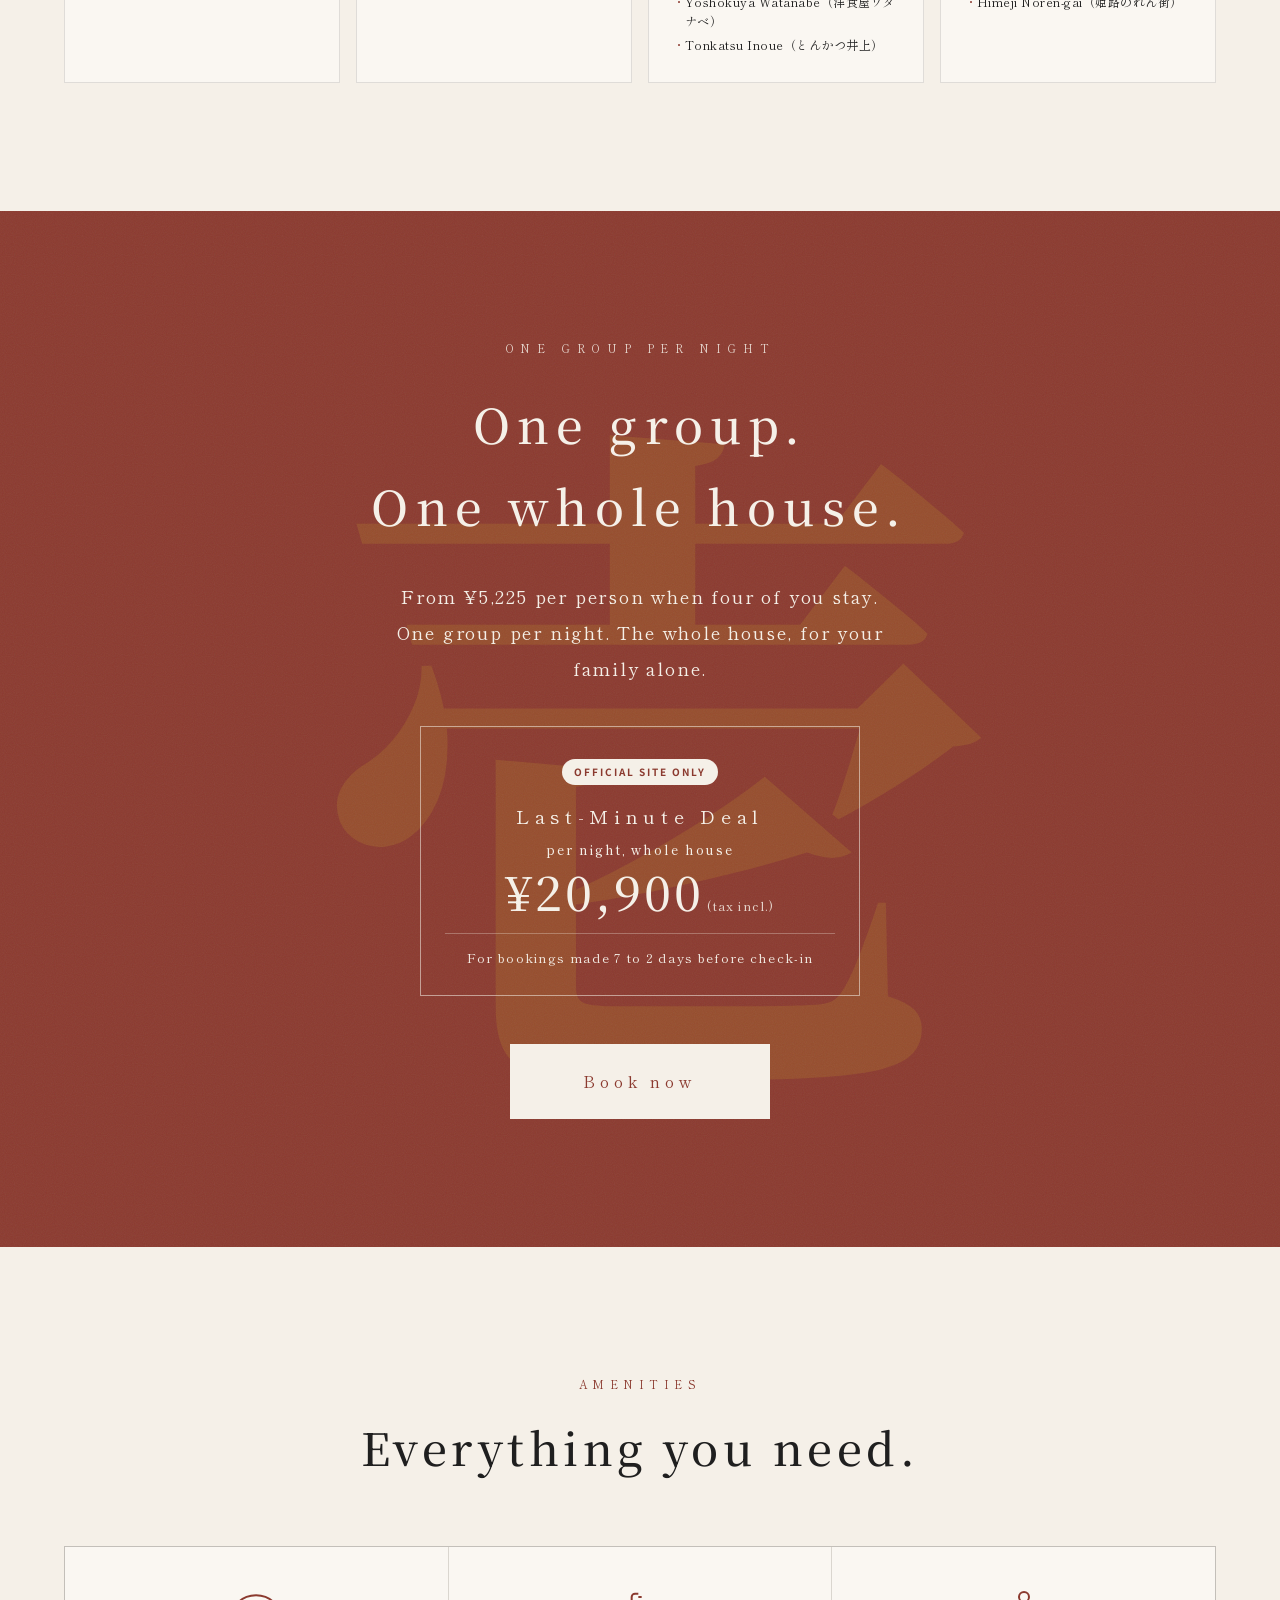
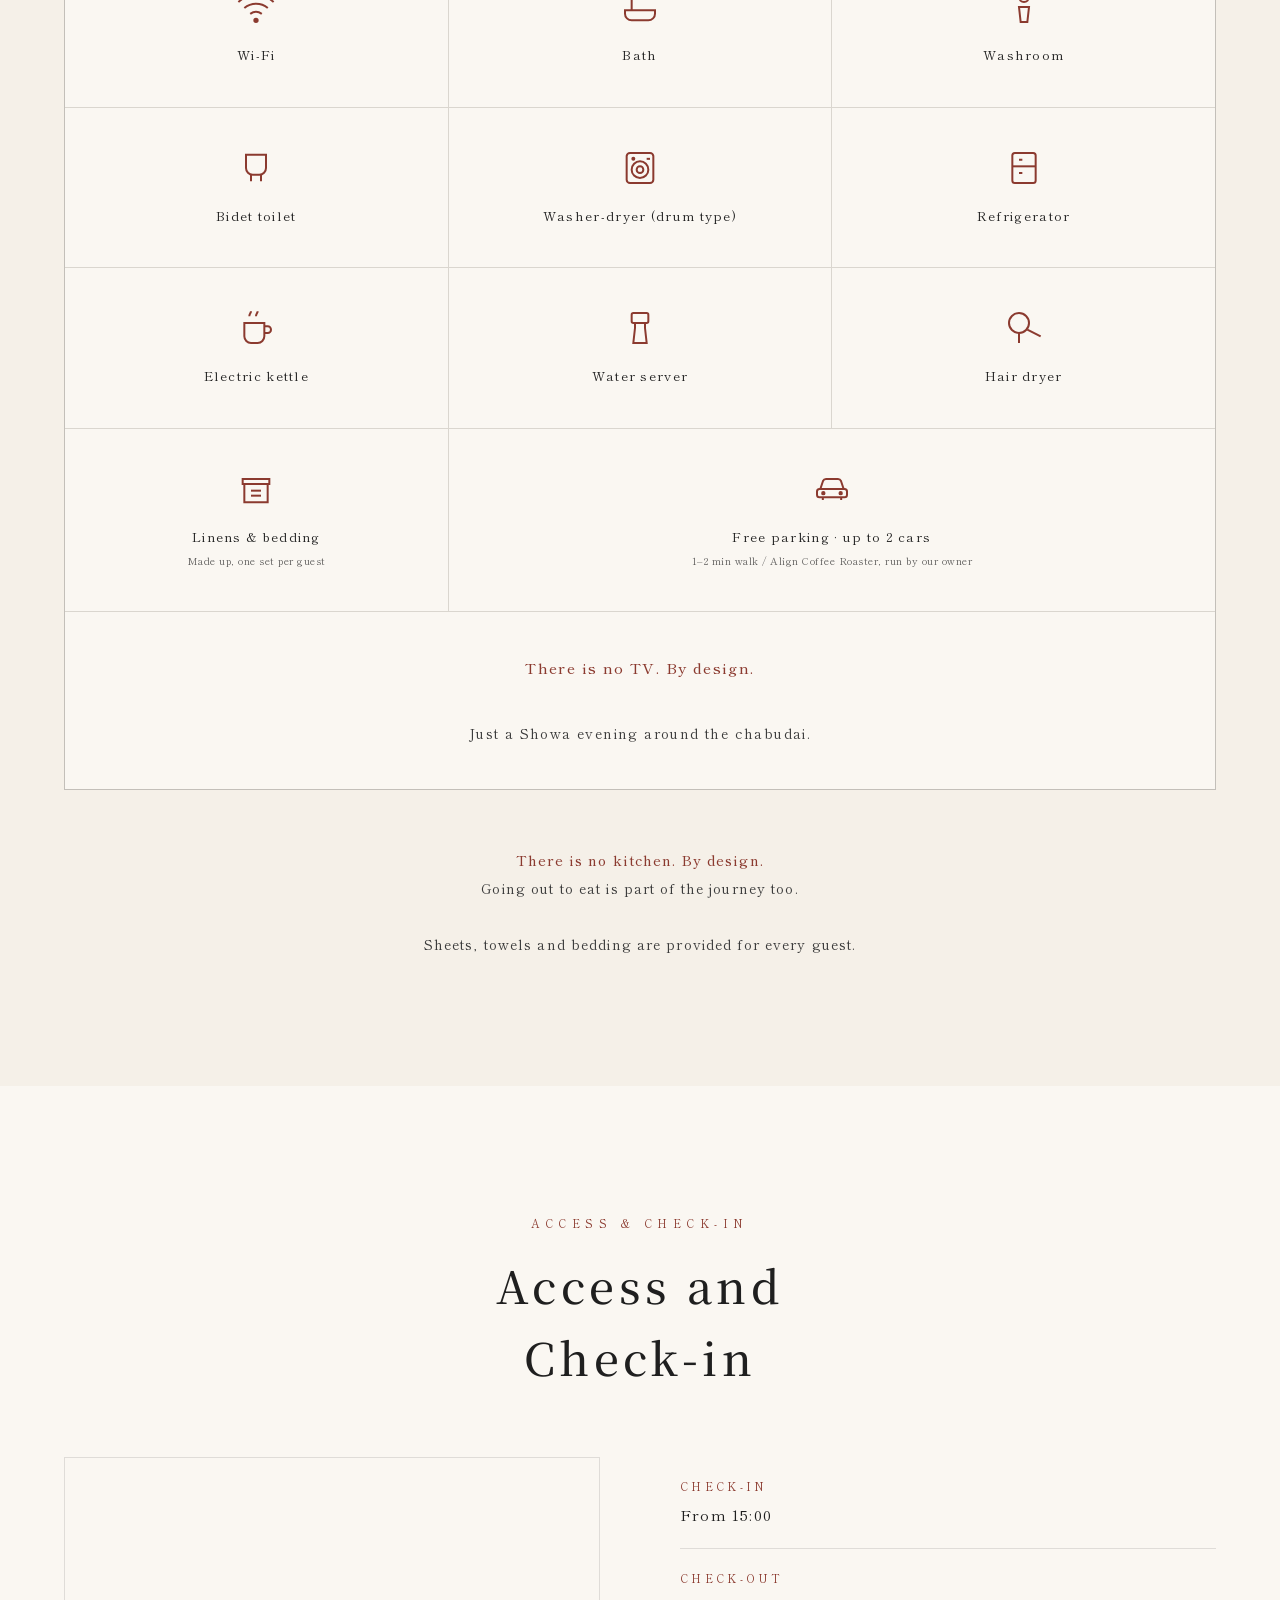
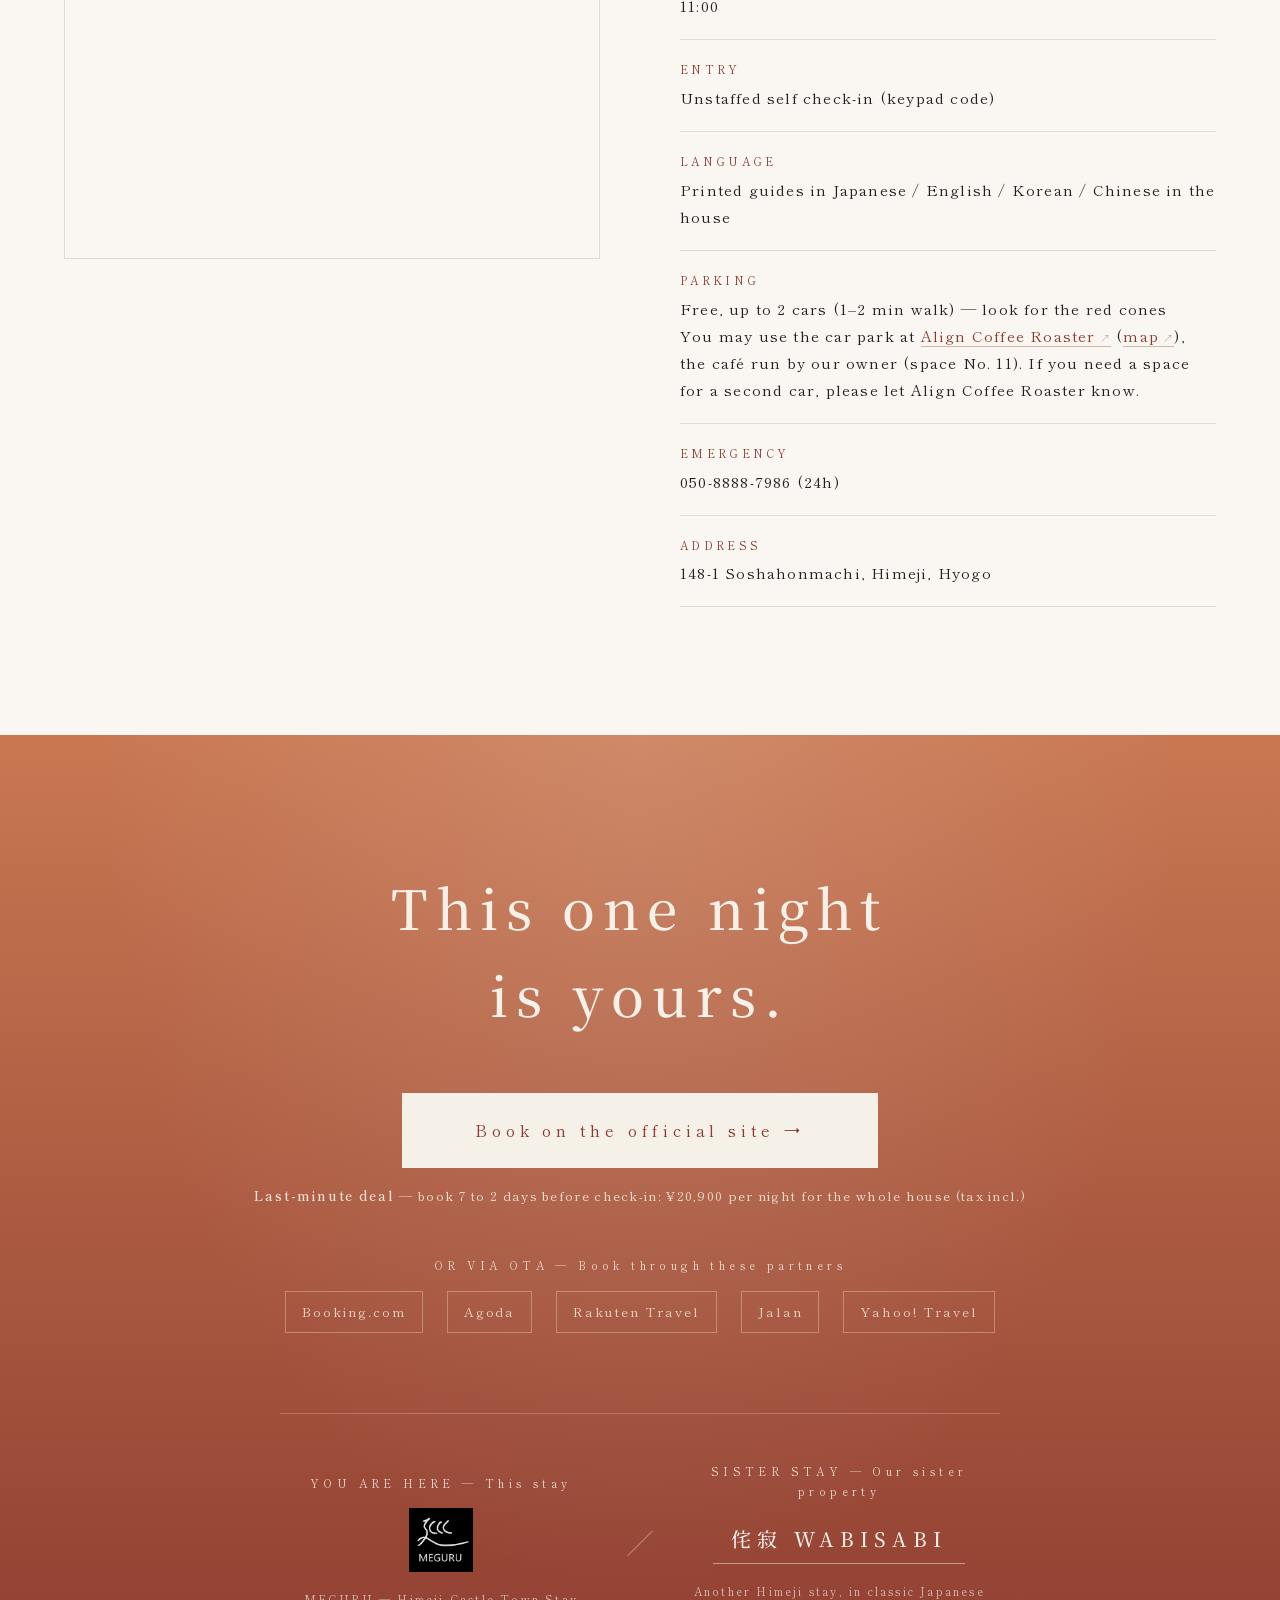
==== commit f969e339: "コーヒーコーナーの写真を IMG_3450加工2 に差し替え（4言語） - 写真を 16:10 の版（IMG_3450_2.jpg・1105×691・約114KB）に変更。正方形版より切れずに表示され" ====
--- a/en/index.html
+++ b/en/index.html
@@ -277,7 +277,7 @@
         <article class="scene fade-in" data-room="6">
           <div class="scene__num">06</div>
           <div class="scene__body">
-            <div class="scene__image" style="background-image:url('../images/洗面脱衣/IMG_3450.jpg');"></div>
+            <div class="scene__image" style="background-image:url('../images/洗面脱衣/IMG_3450_2.jpg');"></div>
             <h3 class="scene__title">Coffee Corner</h3>
             <p class="scene__caption">An original blend made for MEGURU.<br>A cup from Align Coffee Roaster, the cafe run by our owner, in your room.</p>
           </div>
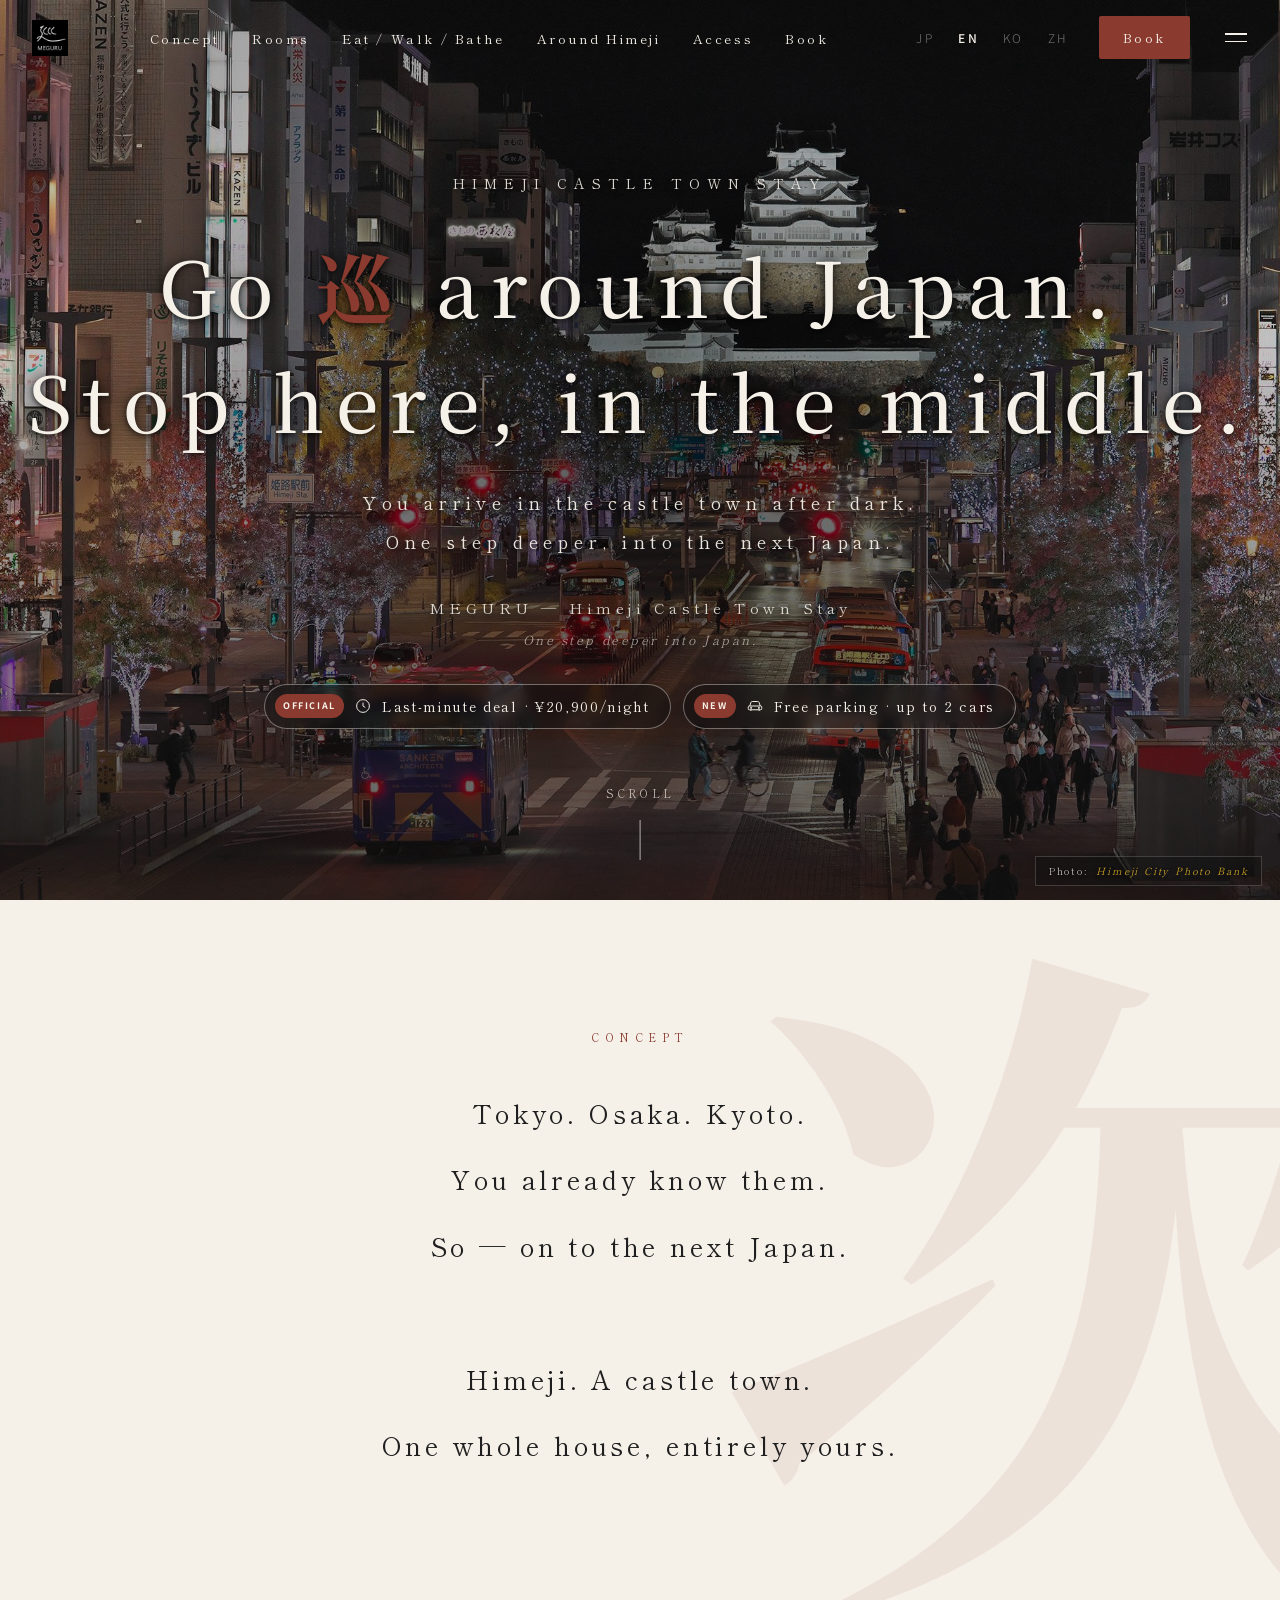
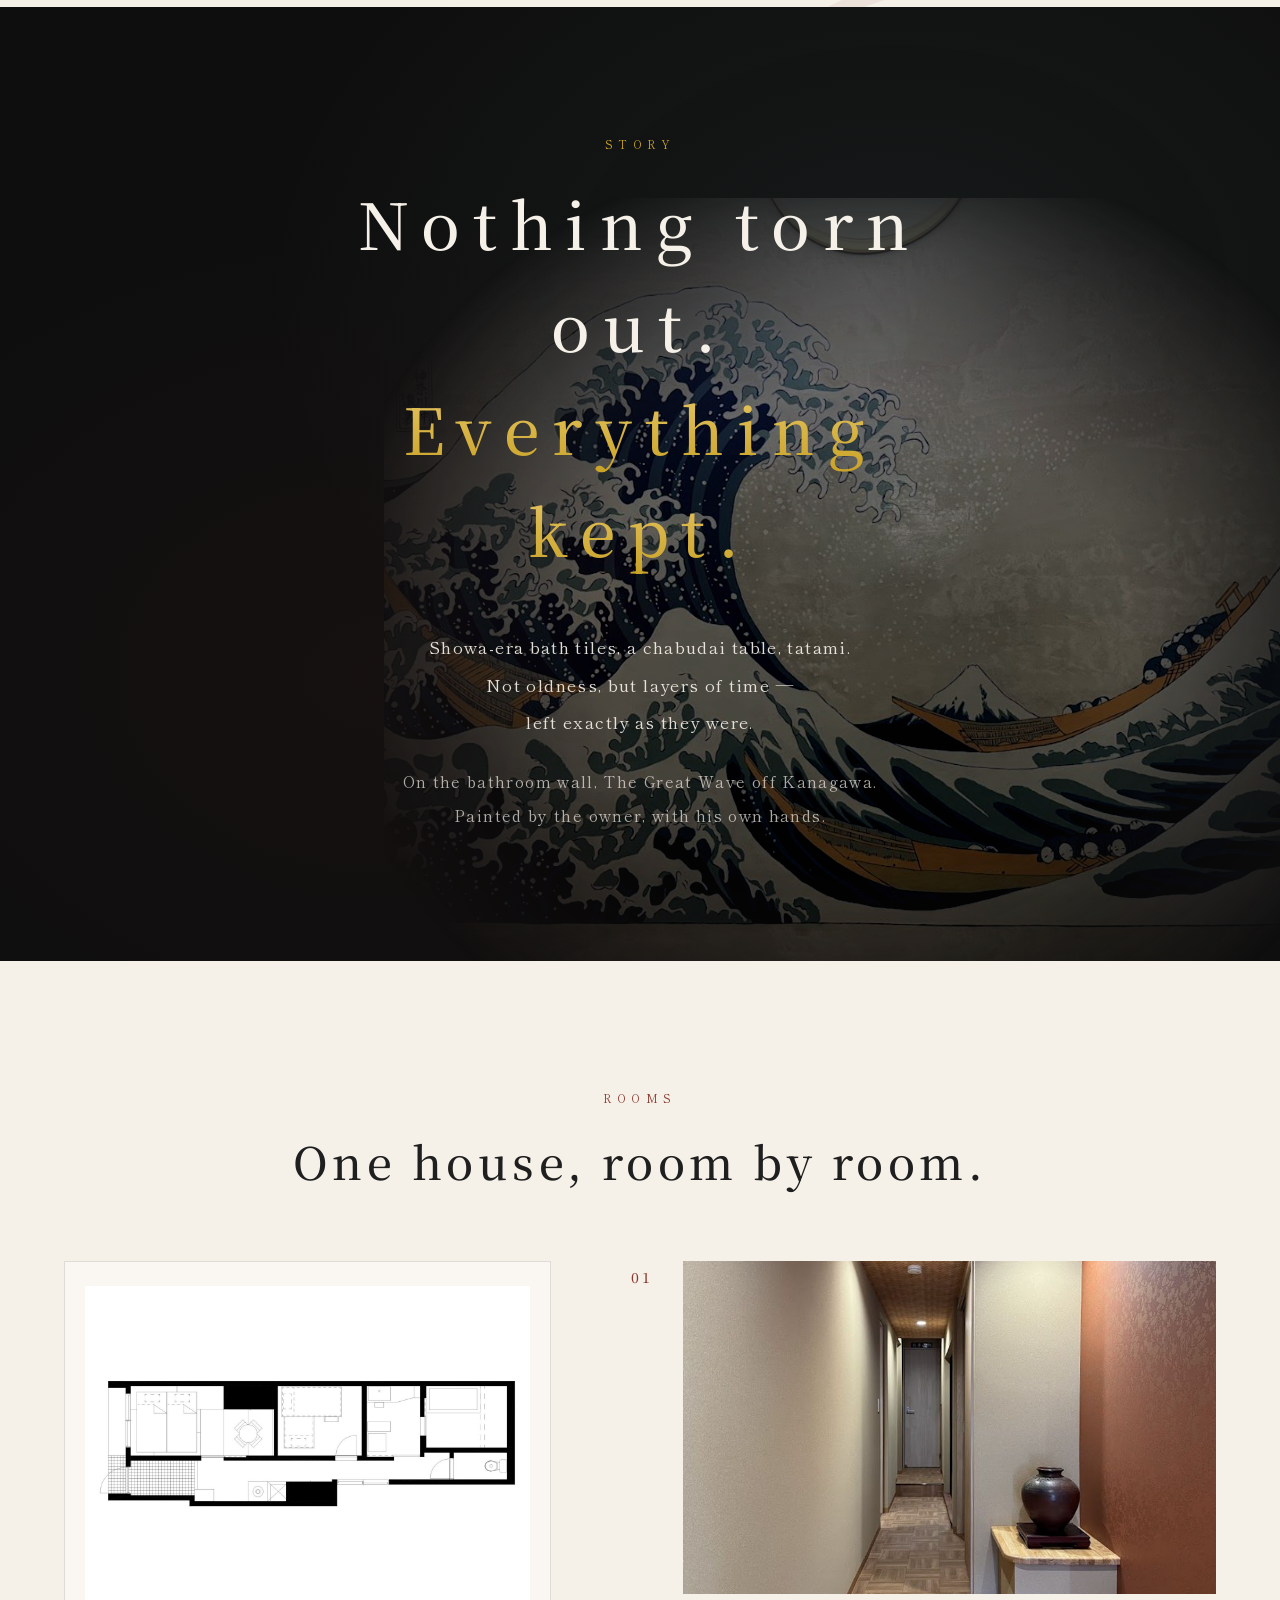
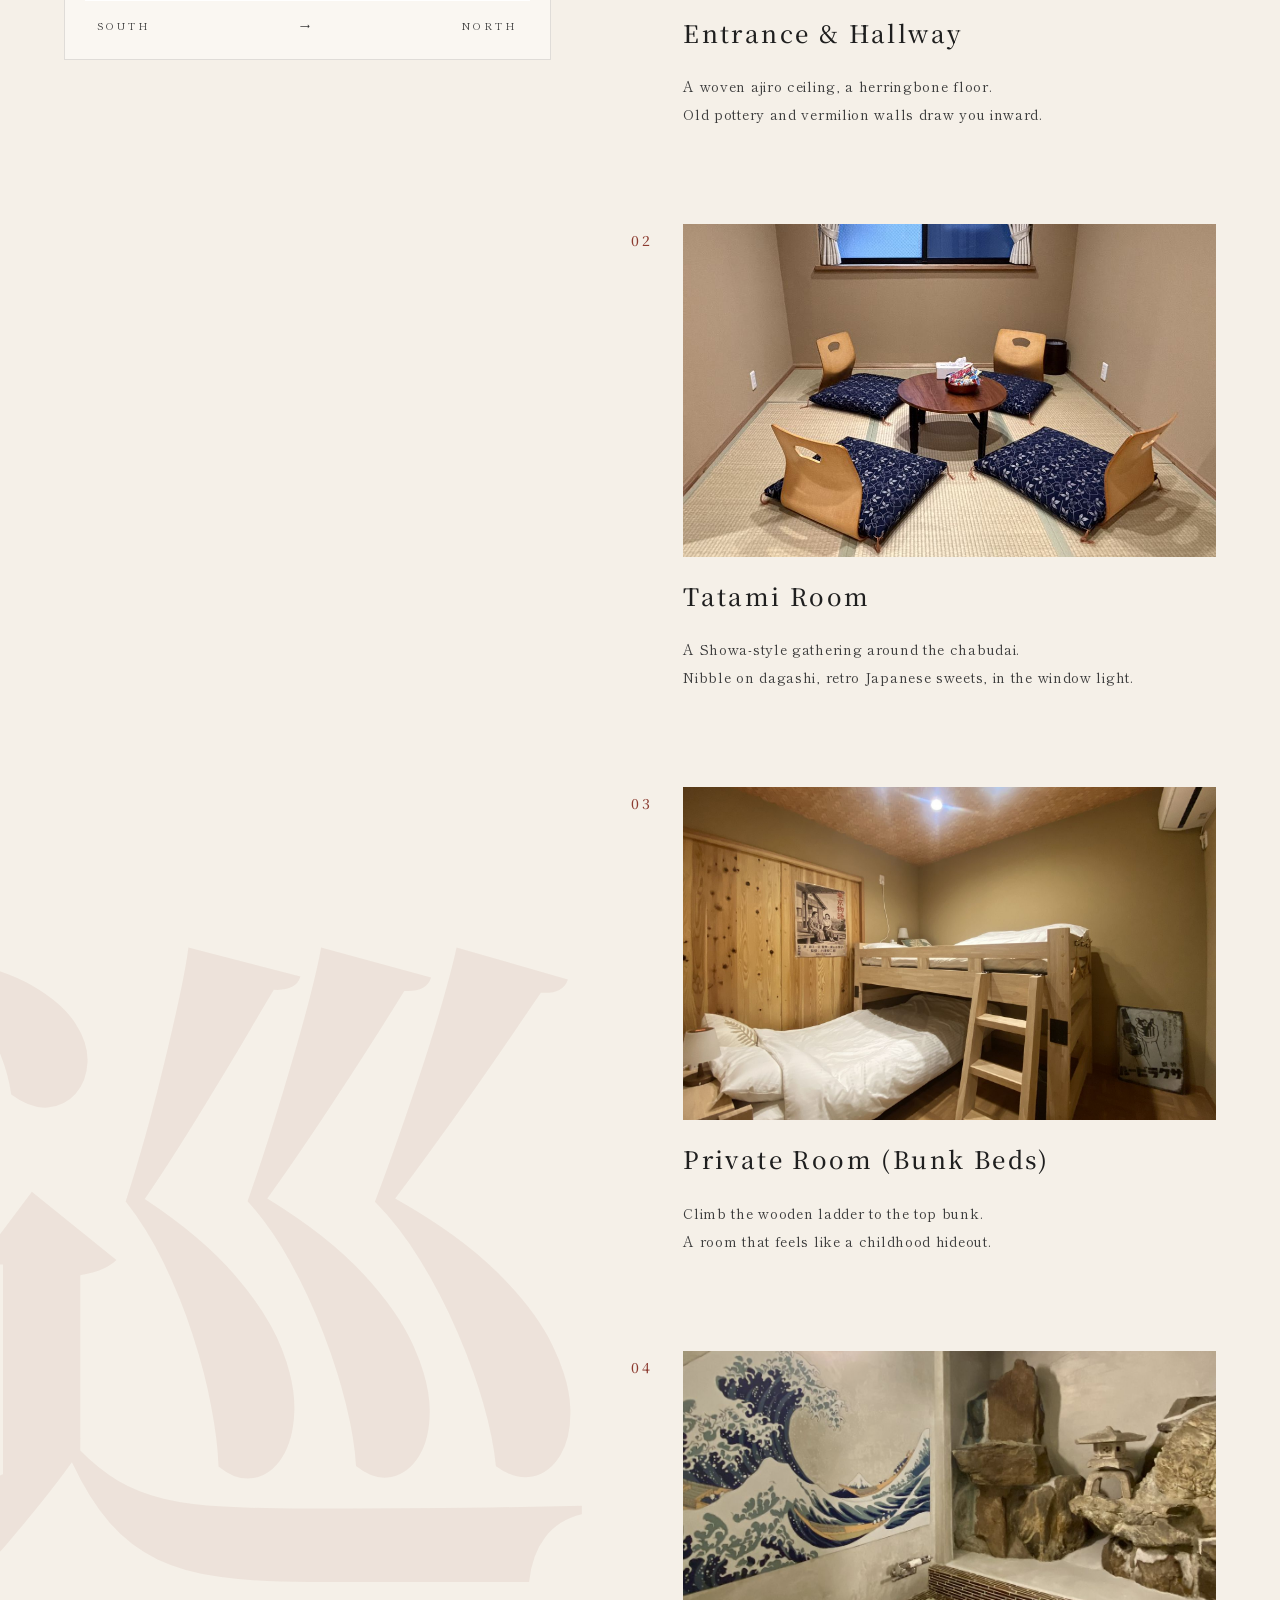
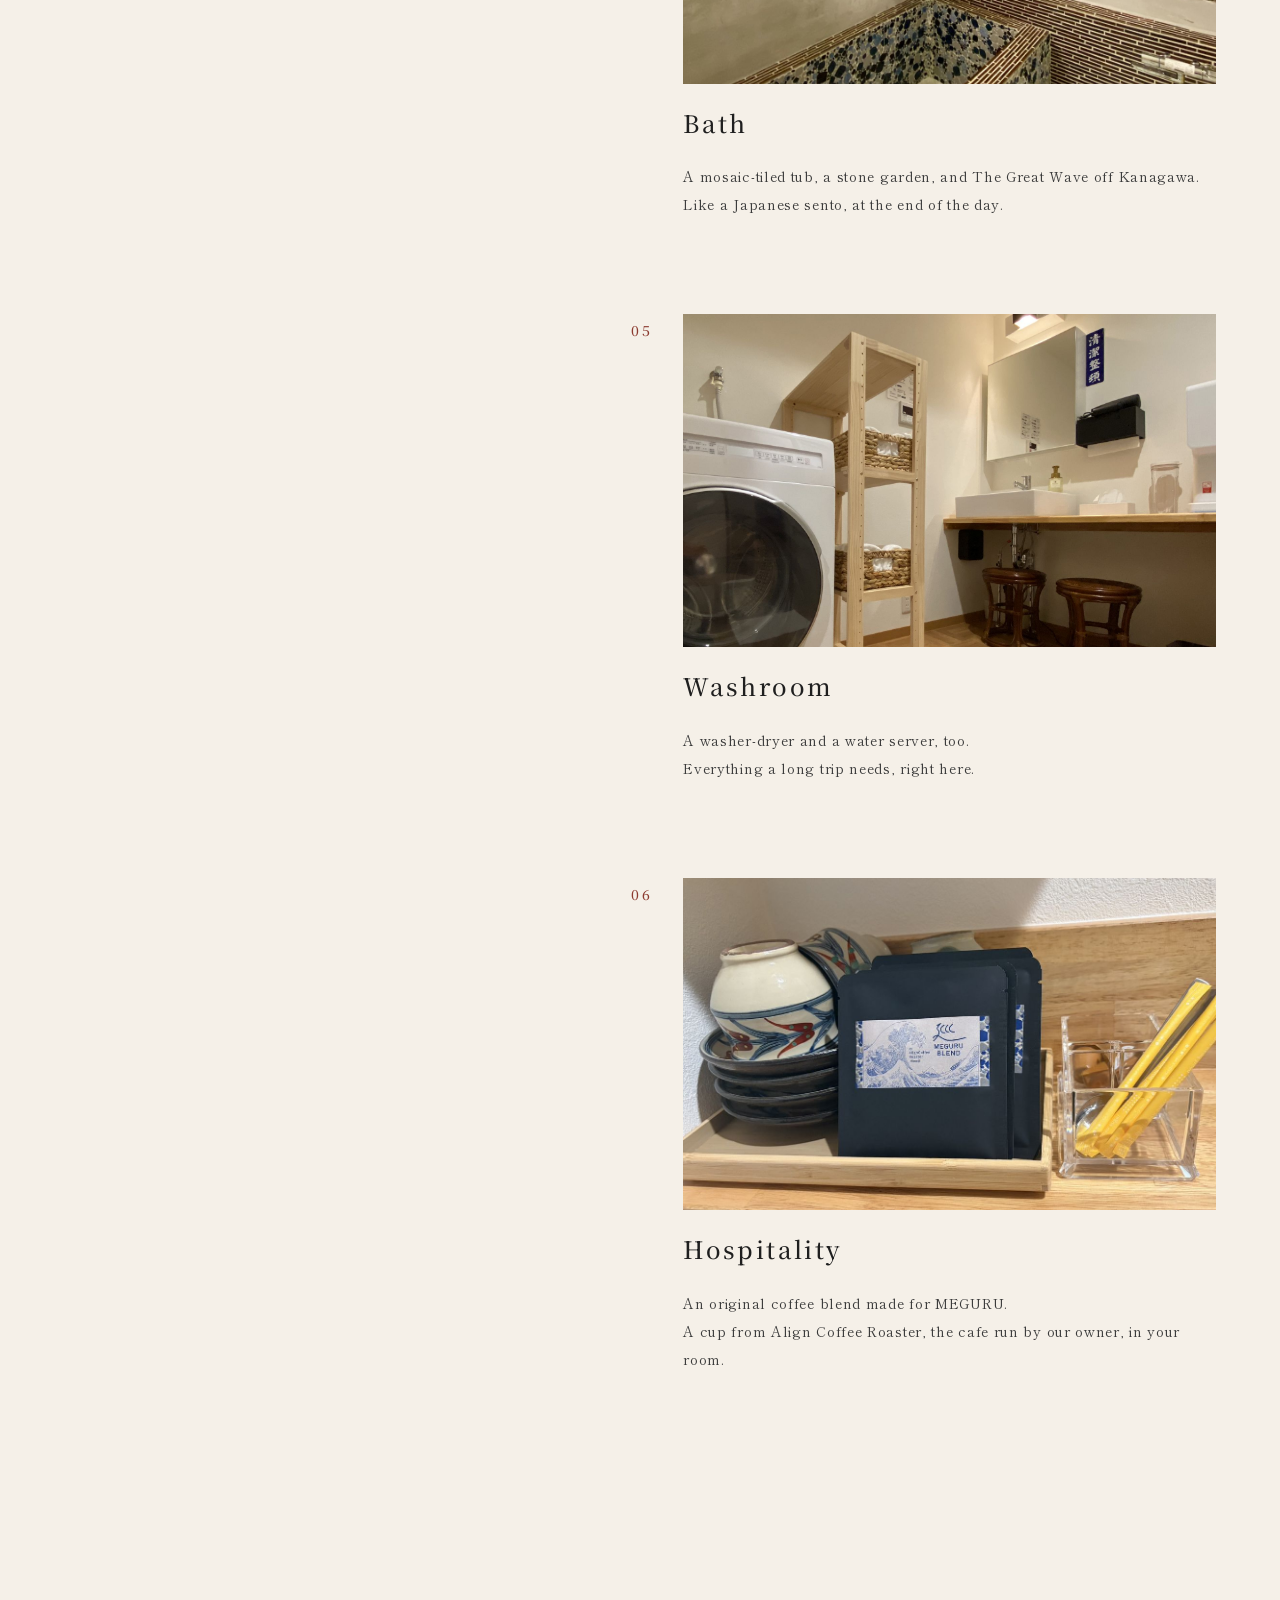
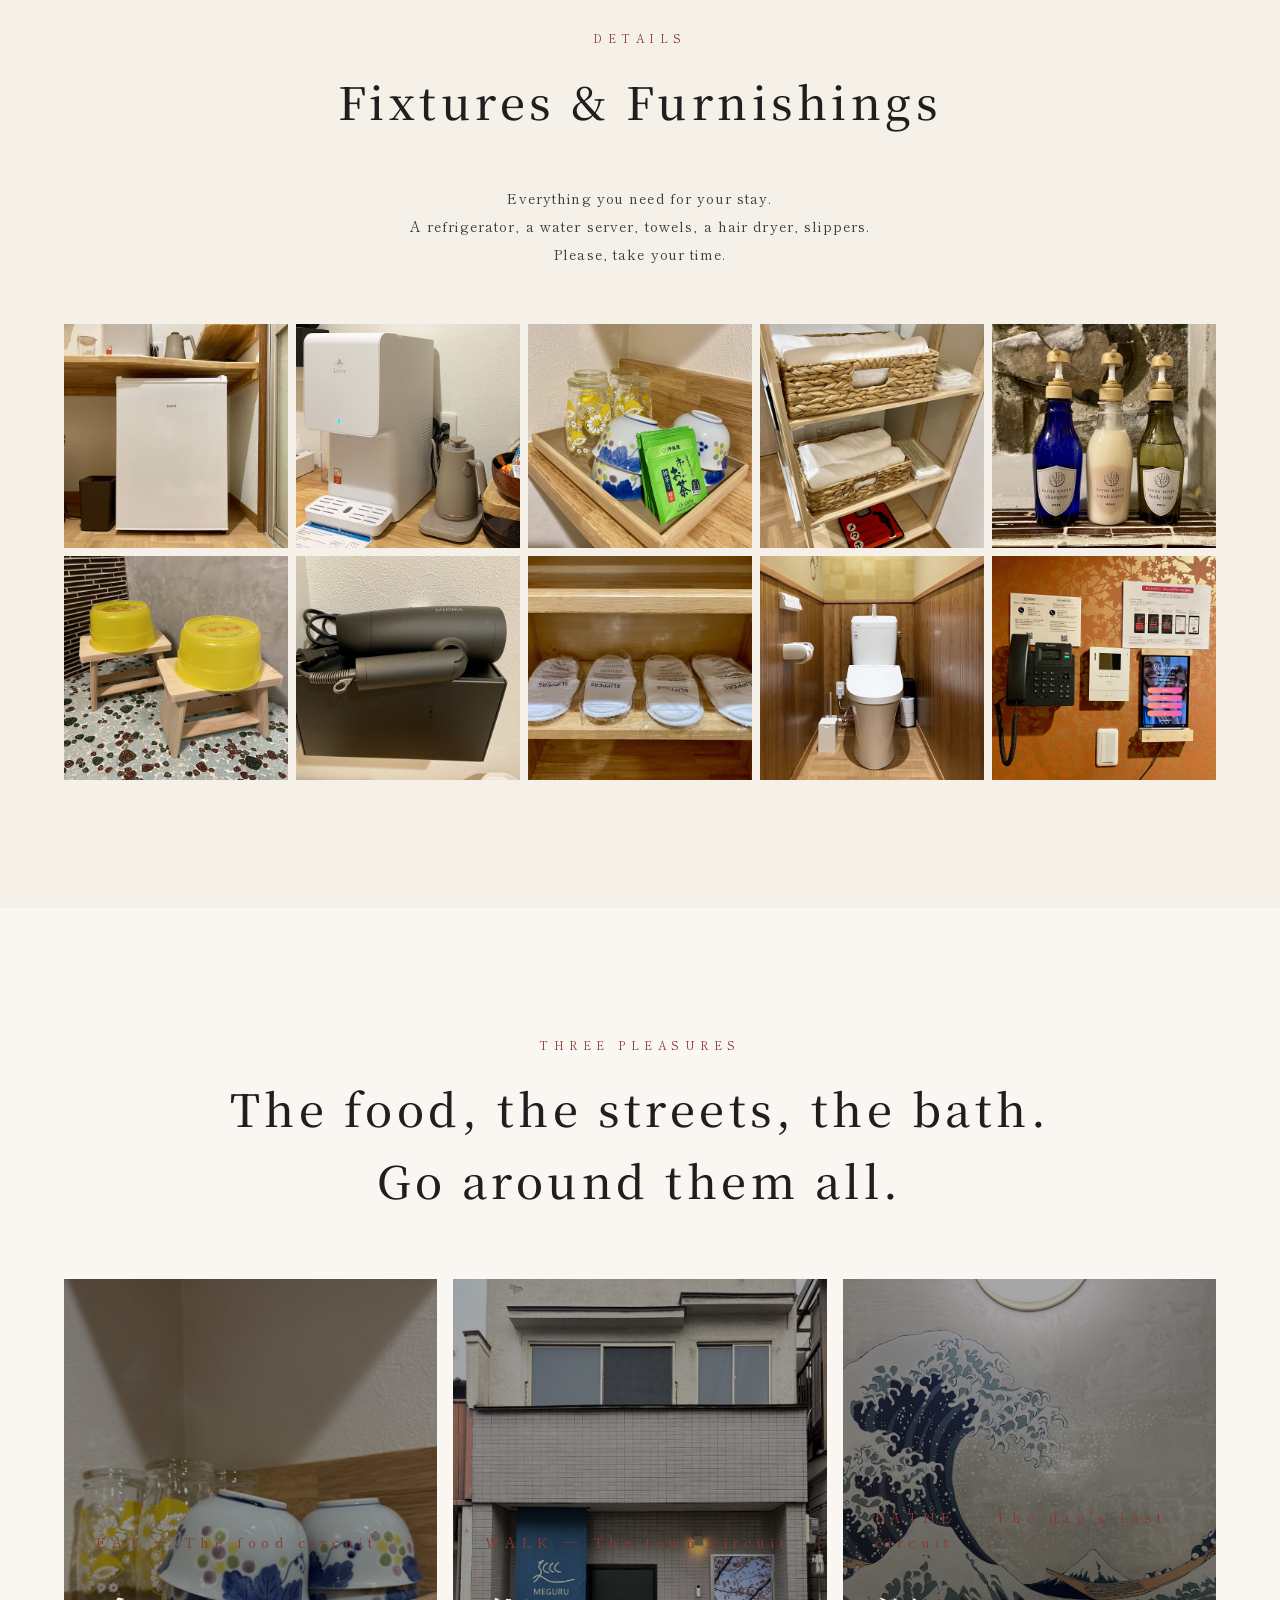
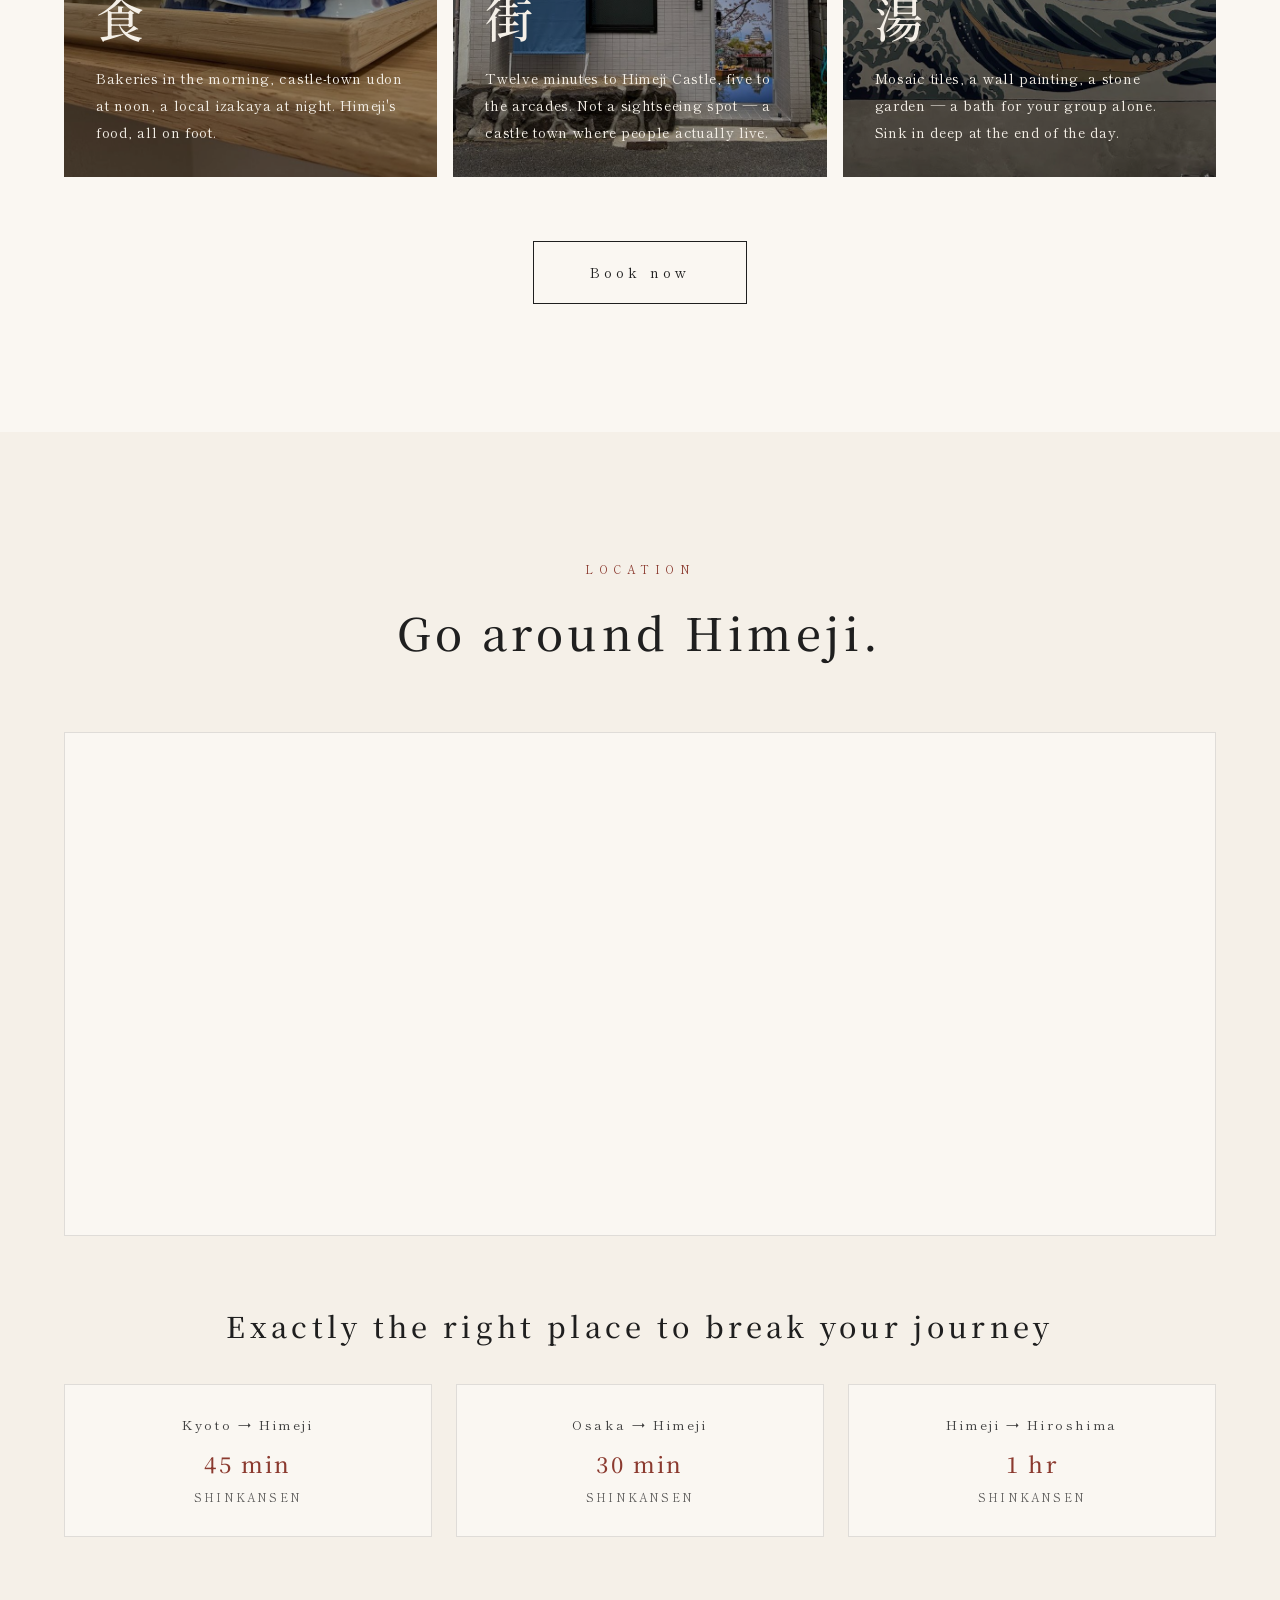
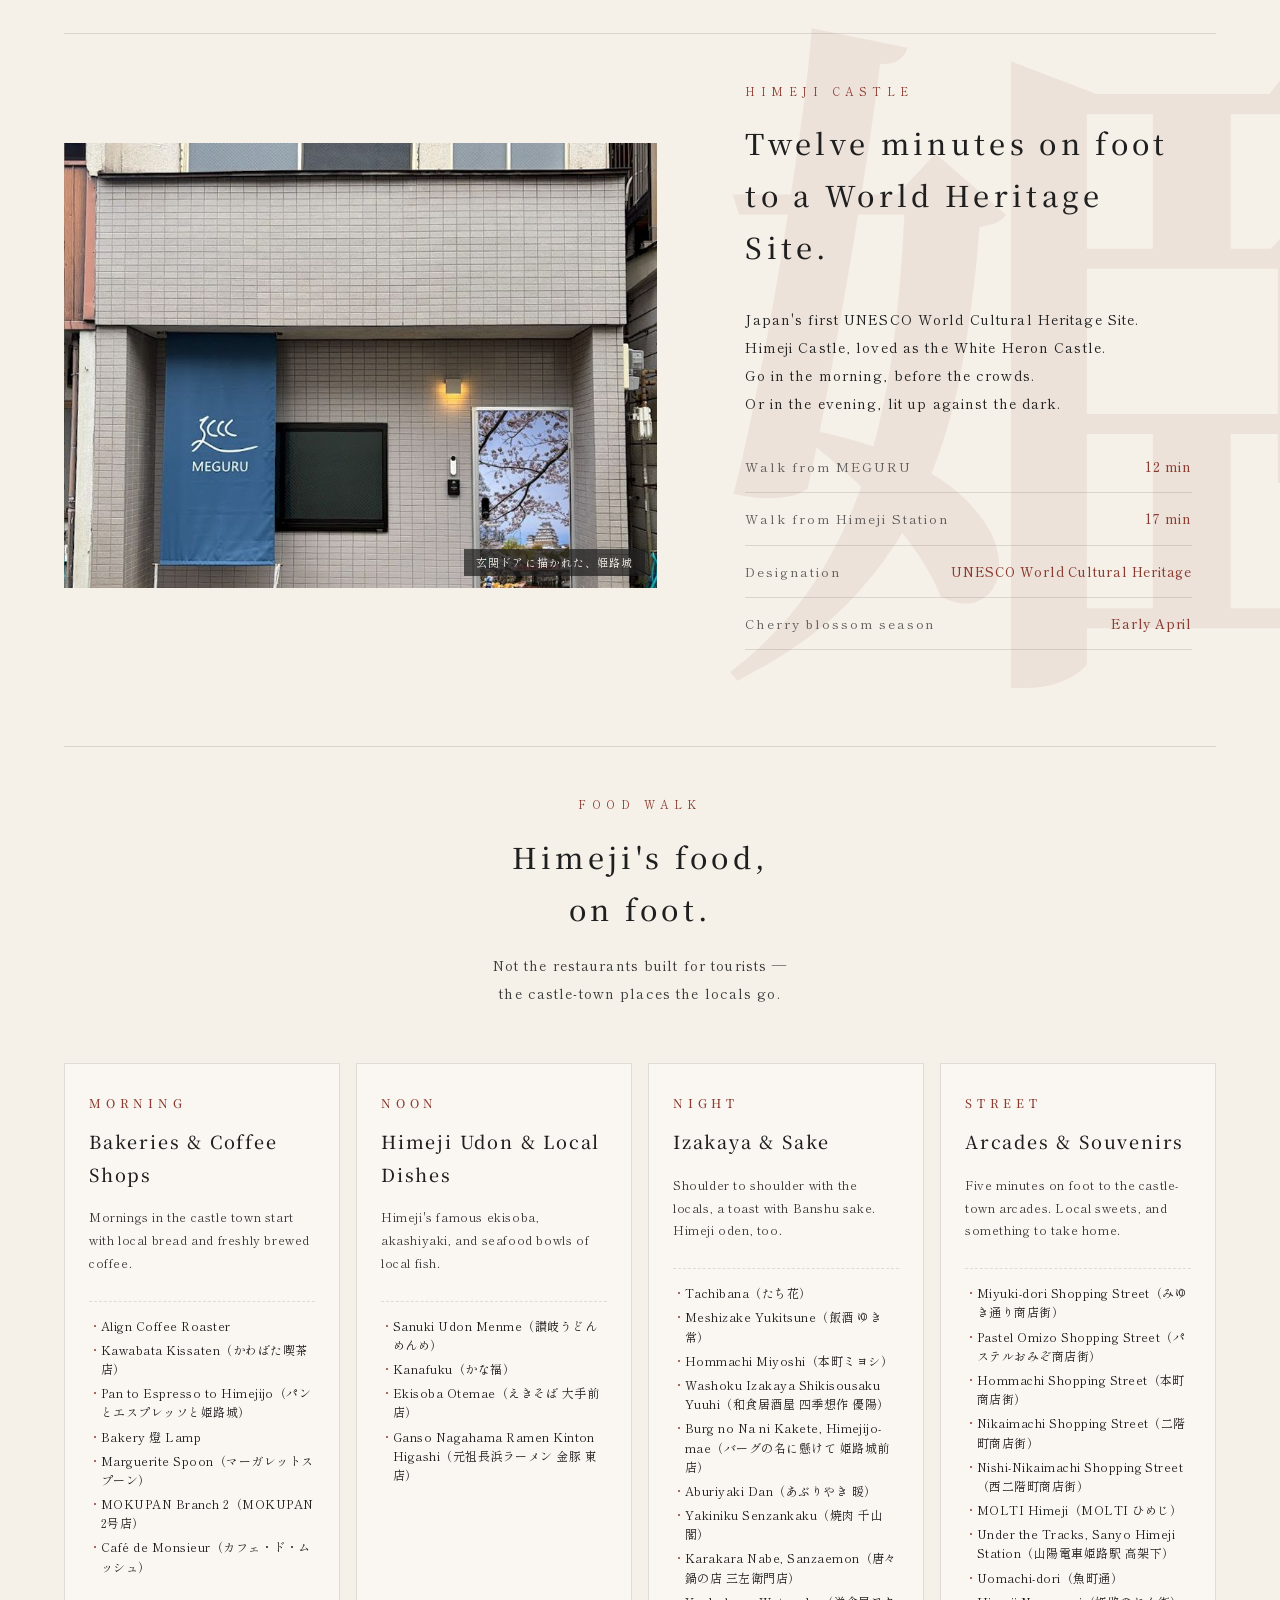
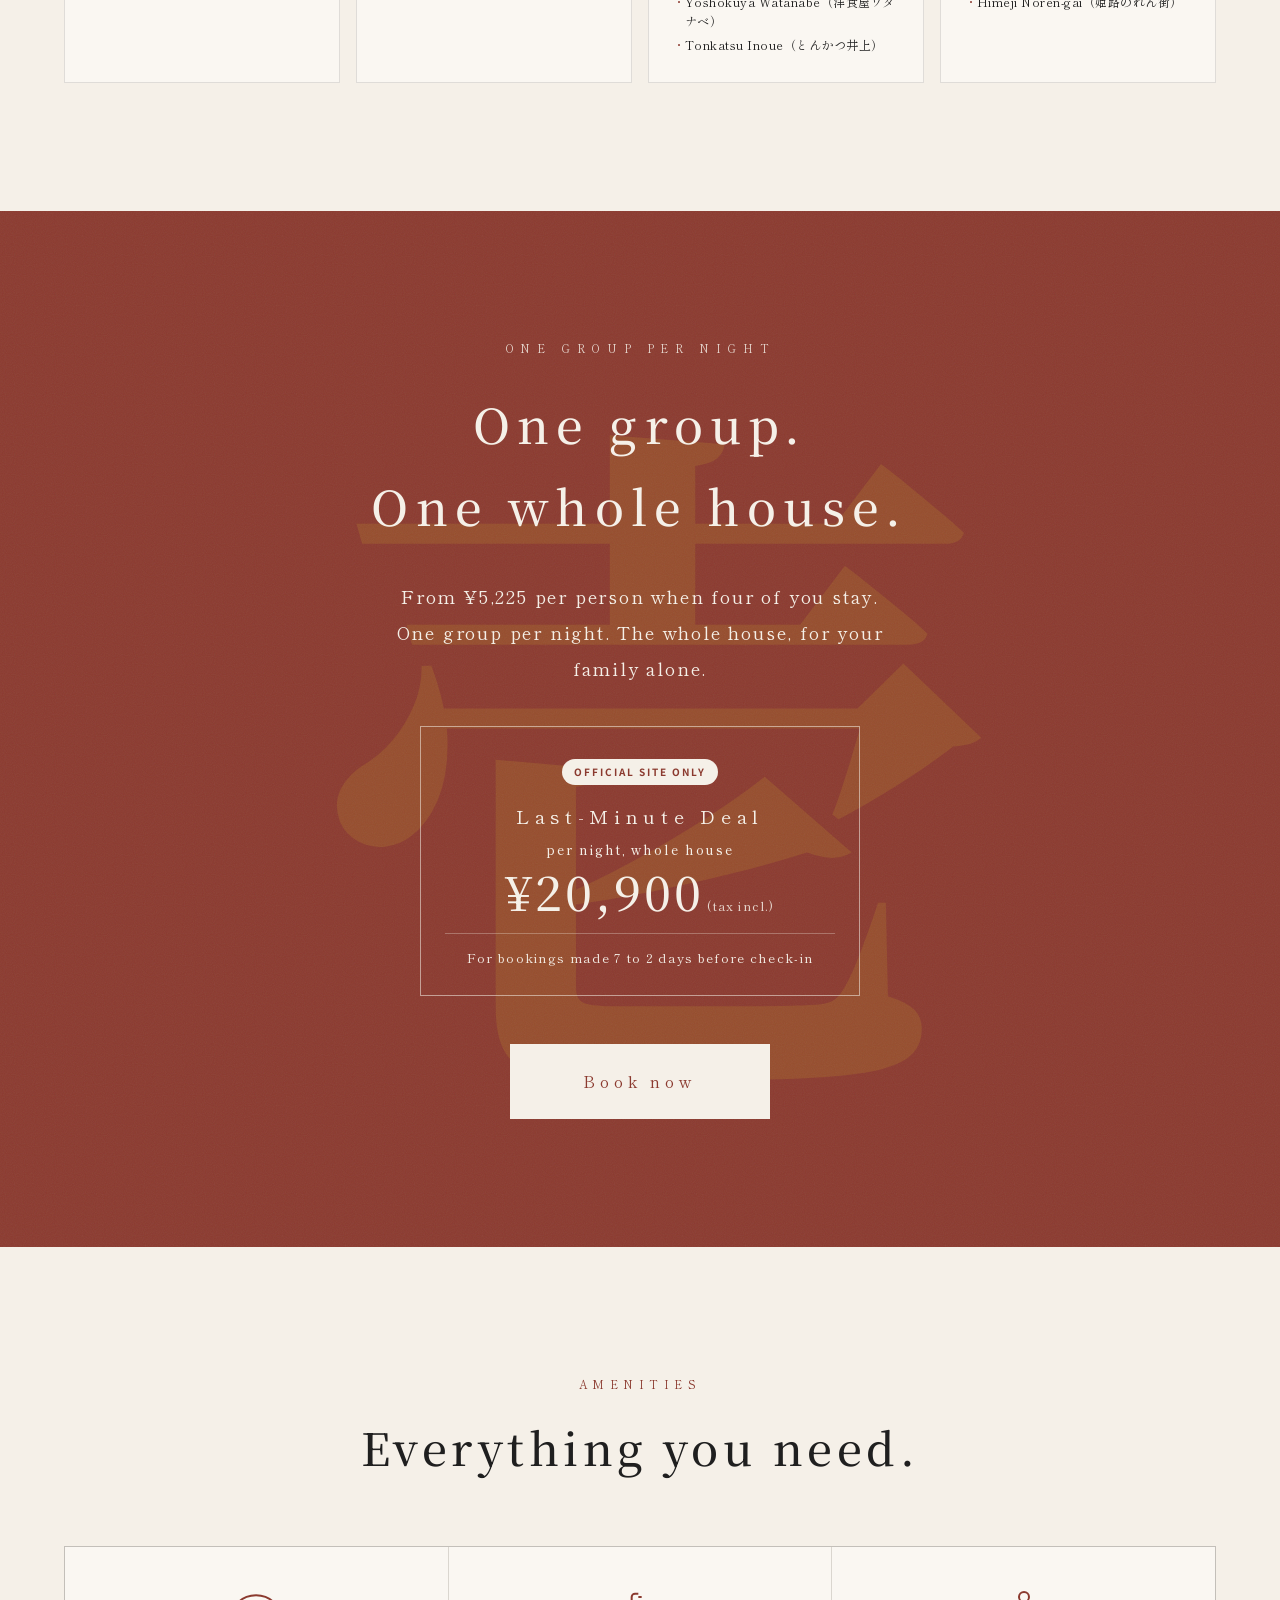
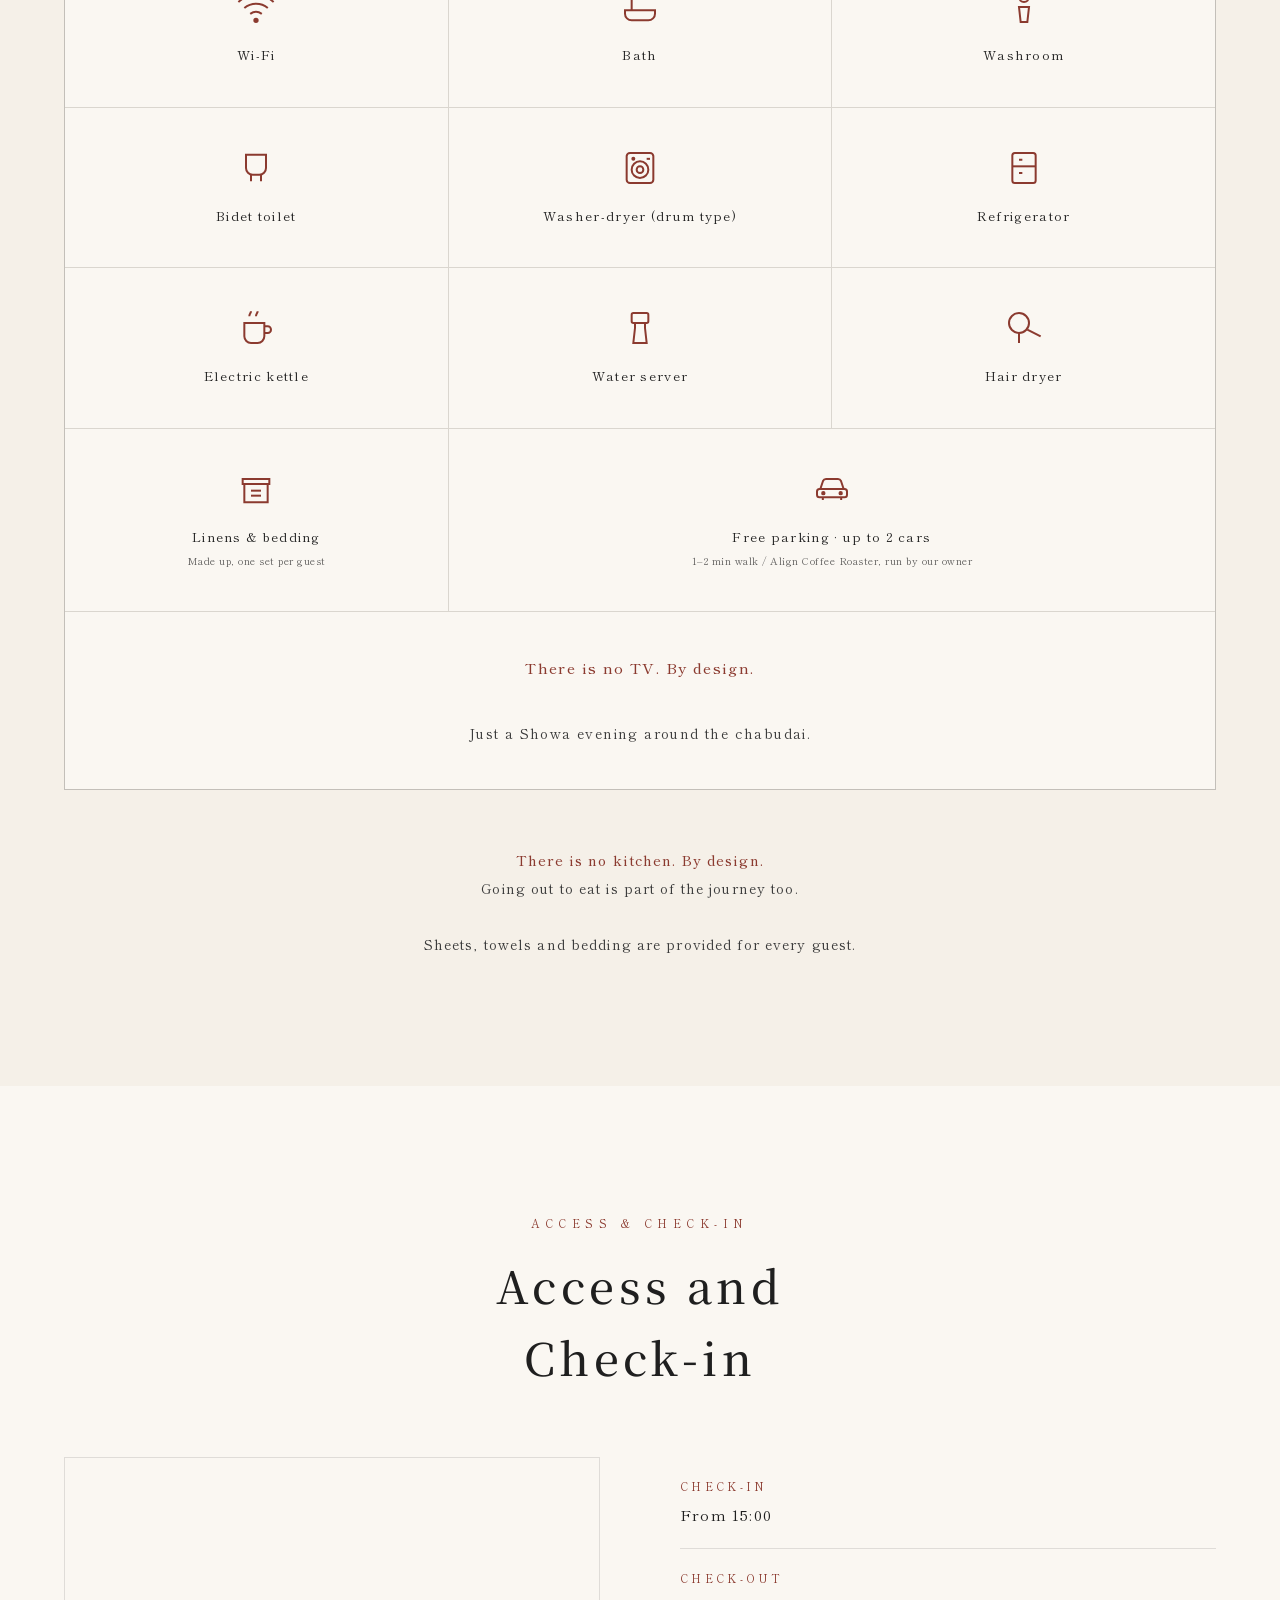
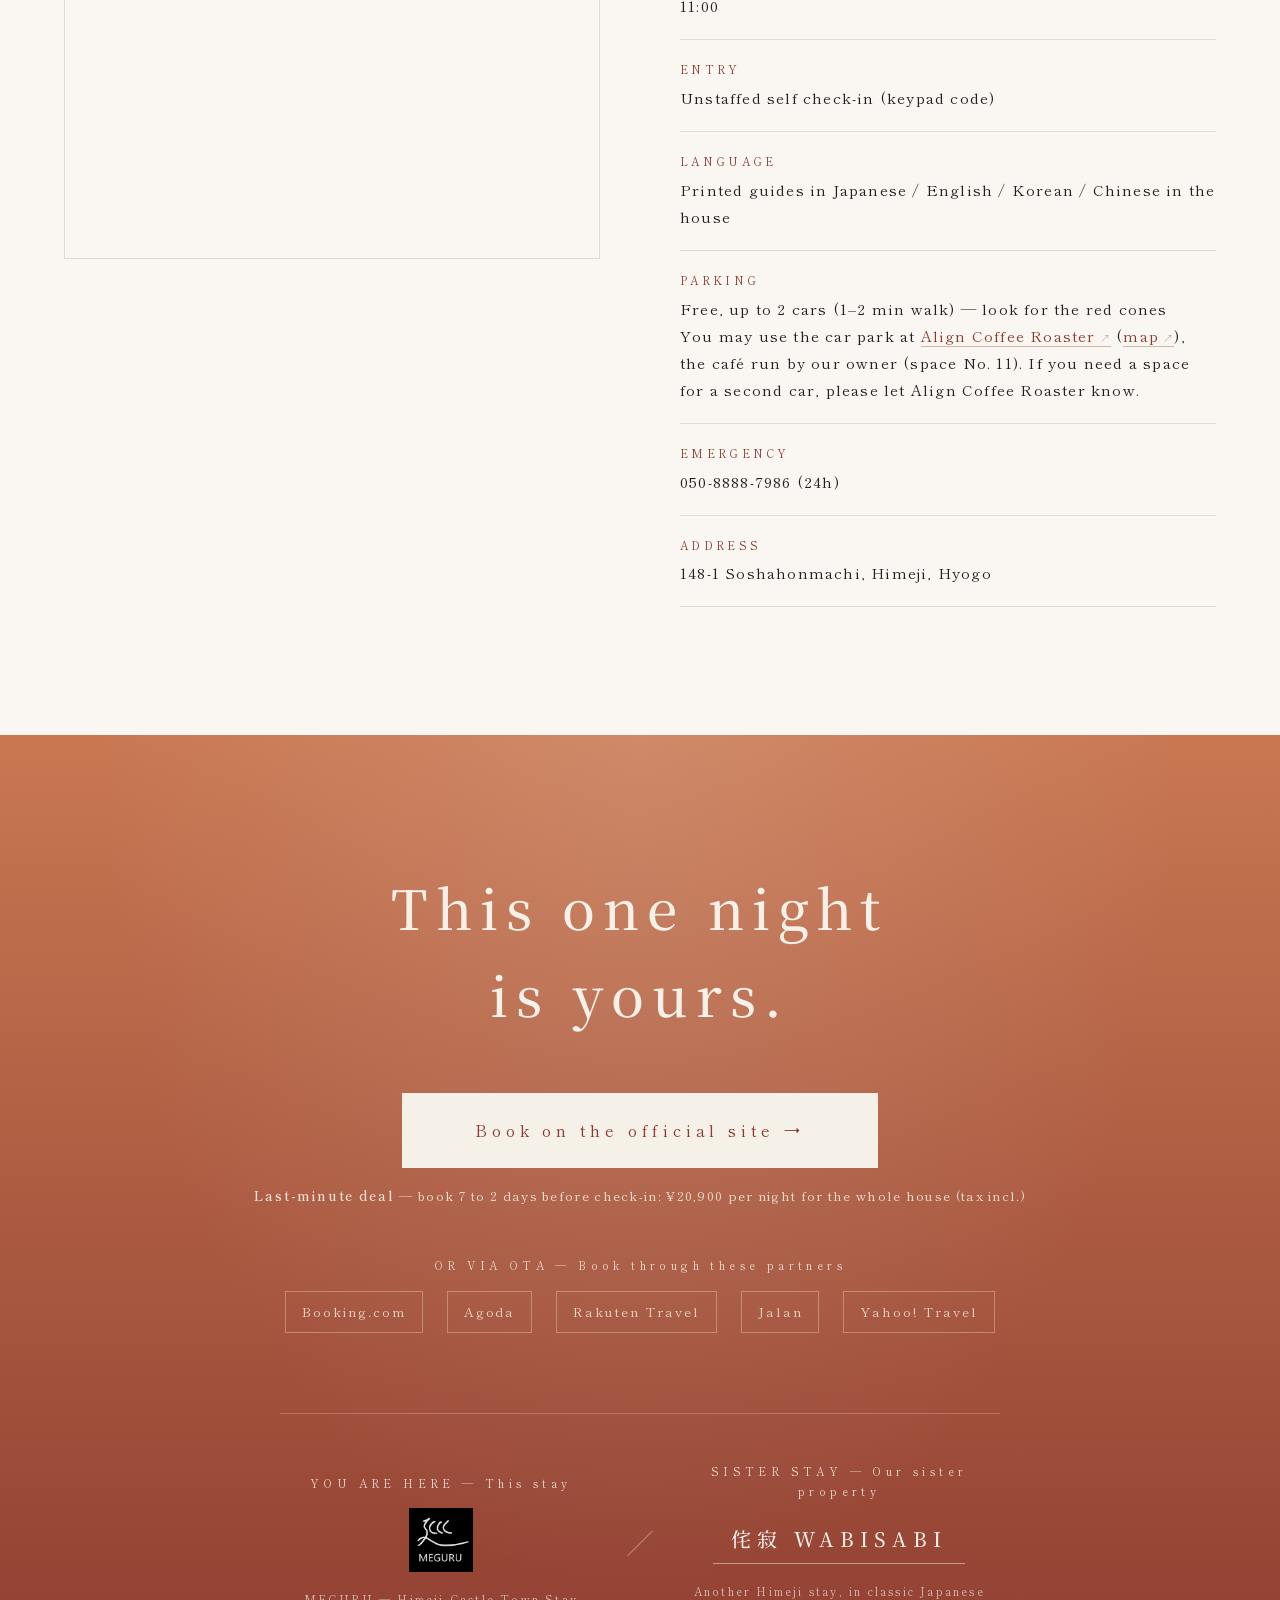
==== commit 44ef0e1c: "06の見出しを「おもてなし」に変更、説明文を「オリジナルブレンドコーヒー」に修正（4言語） - 見出し：コーヒーコーナー → おもてなし（Hospitality／환대／待客之心） - 説明文：「オリジ" ====
--- a/en/index.html
+++ b/en/index.html
@@ -278,8 +278,8 @@
           <div class="scene__num">06</div>
           <div class="scene__body">
             <div class="scene__image" style="background-image:url('../images/洗面脱衣/IMG_3450_2.jpg');"></div>
-            <h3 class="scene__title">Coffee Corner</h3>
-            <p class="scene__caption">An original blend made for MEGURU.<br>A cup from Align Coffee Roaster, the cafe run by our owner, in your room.</p>
+            <h3 class="scene__title">Hospitality</h3>
+            <p class="scene__caption">An original coffee blend made for MEGURU.<br>A cup from Align Coffee Roaster, the cafe run by our owner, in your room.</p>
           </div>
         </article>
       </div>
